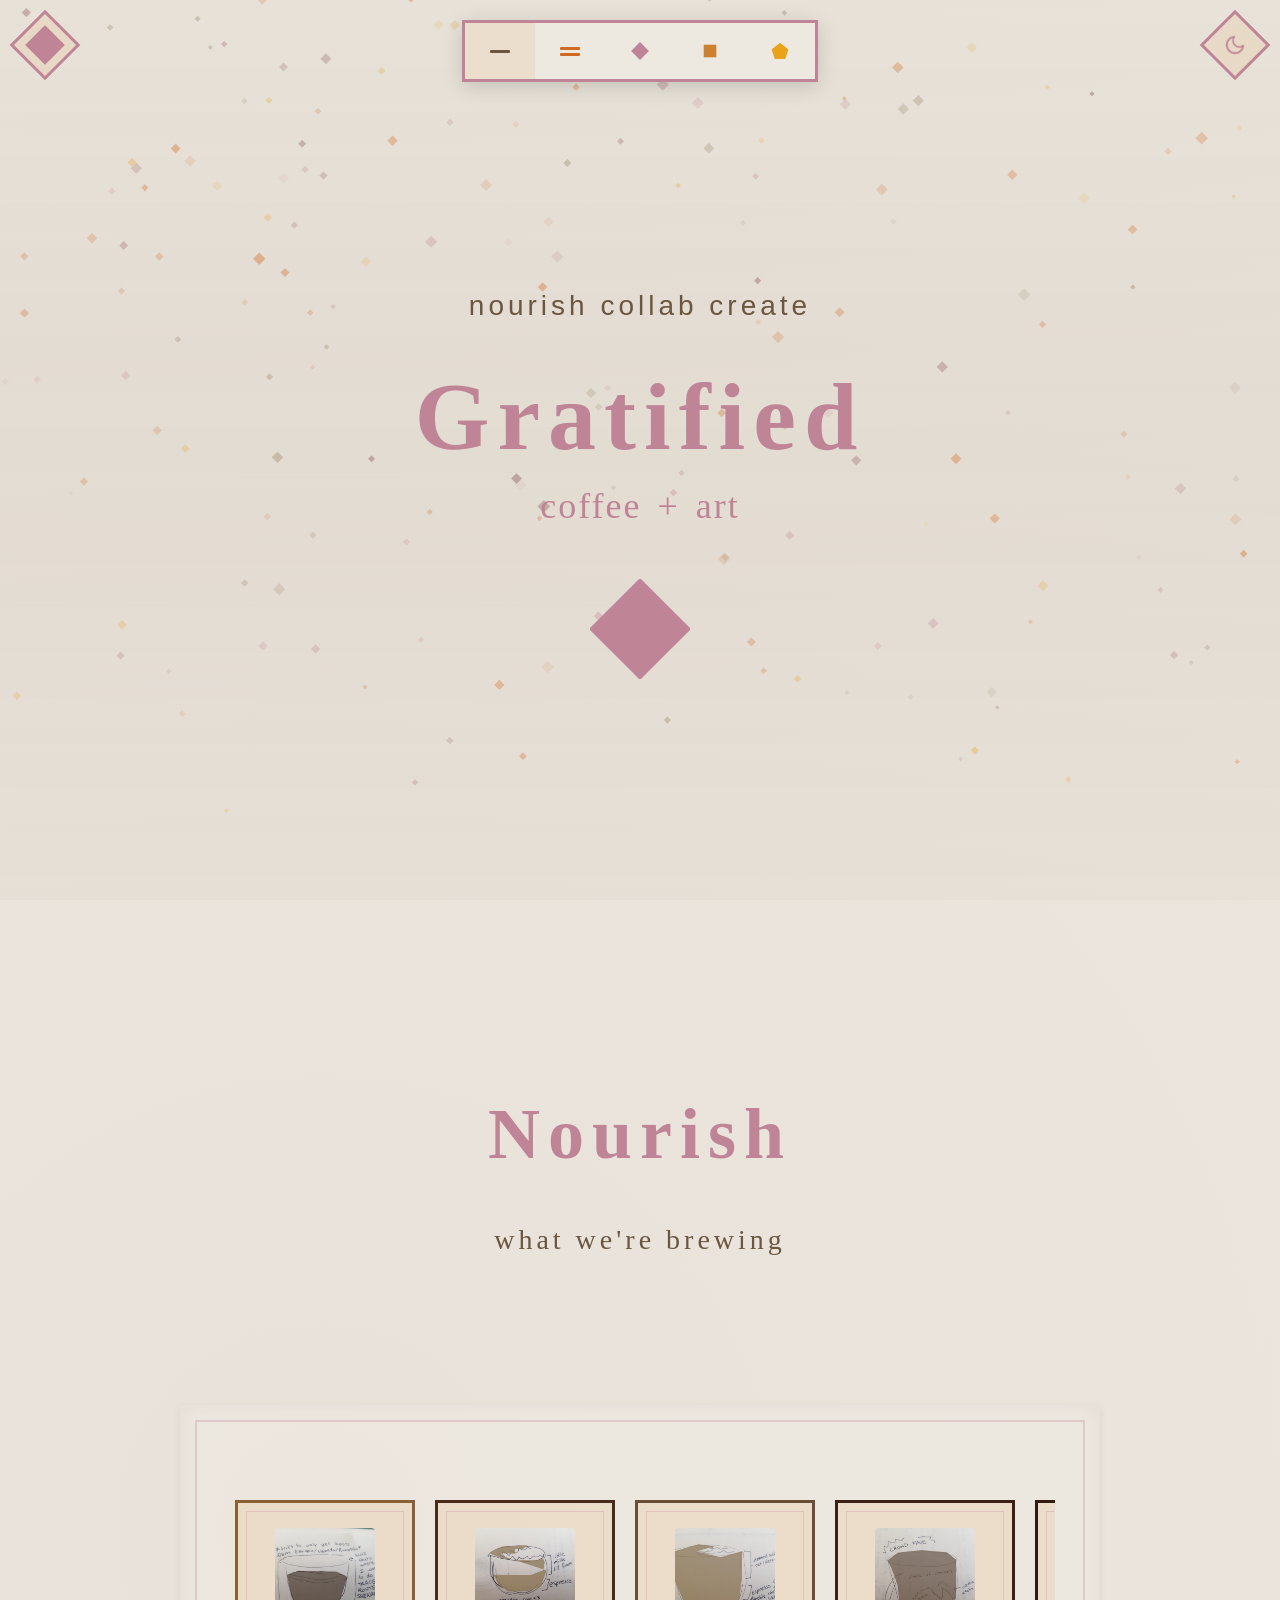
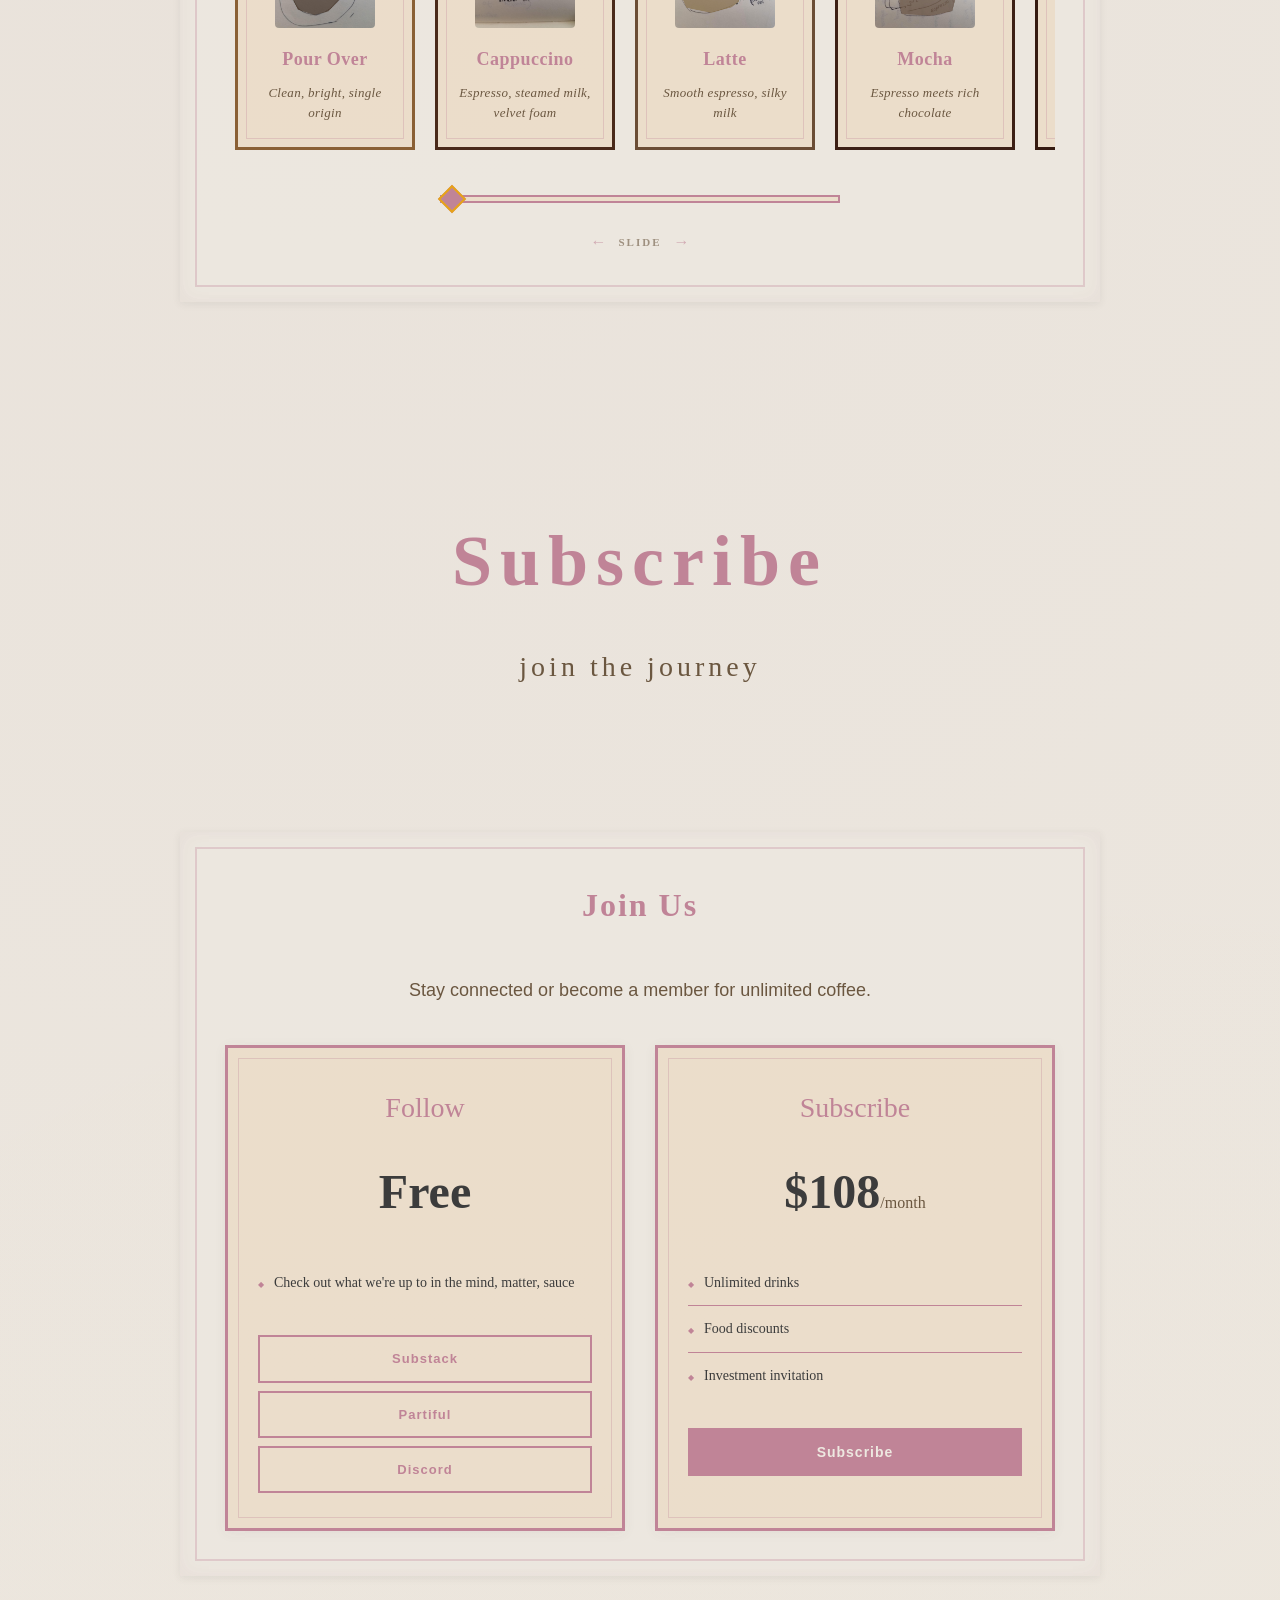
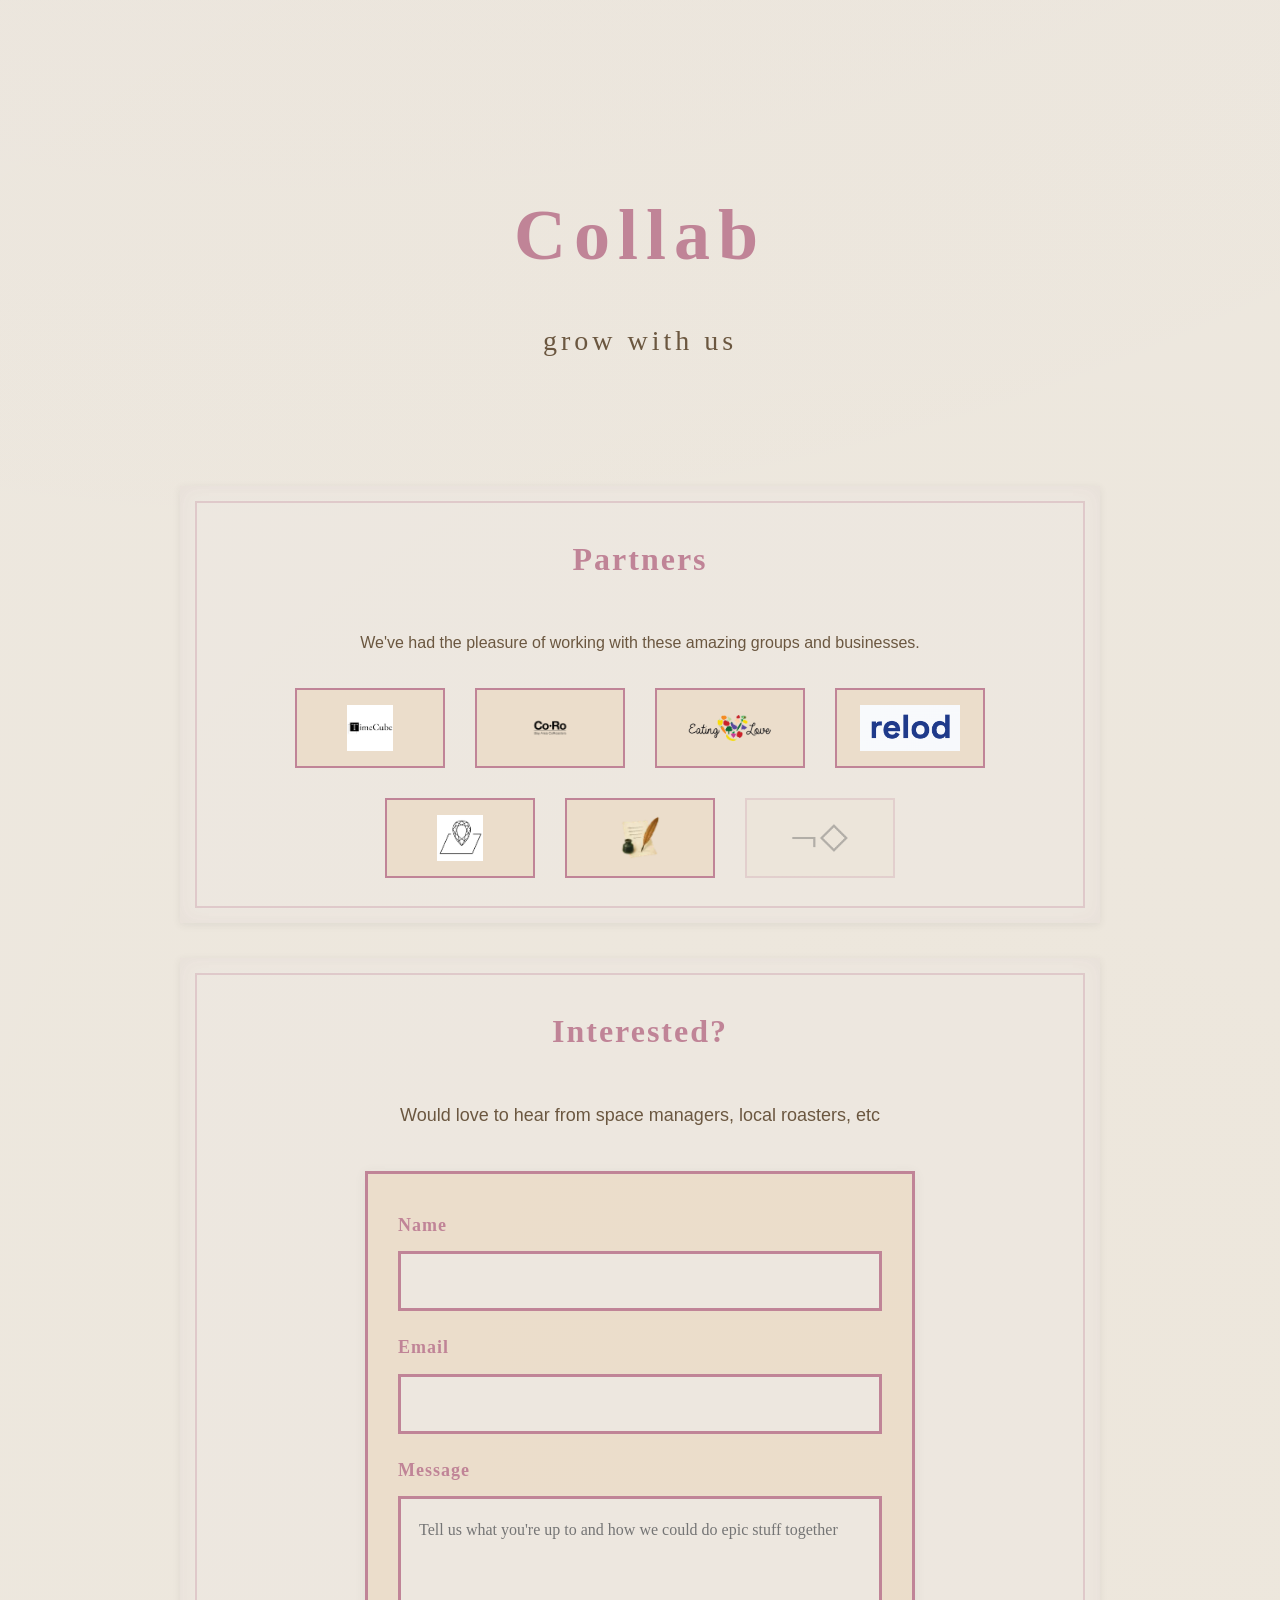
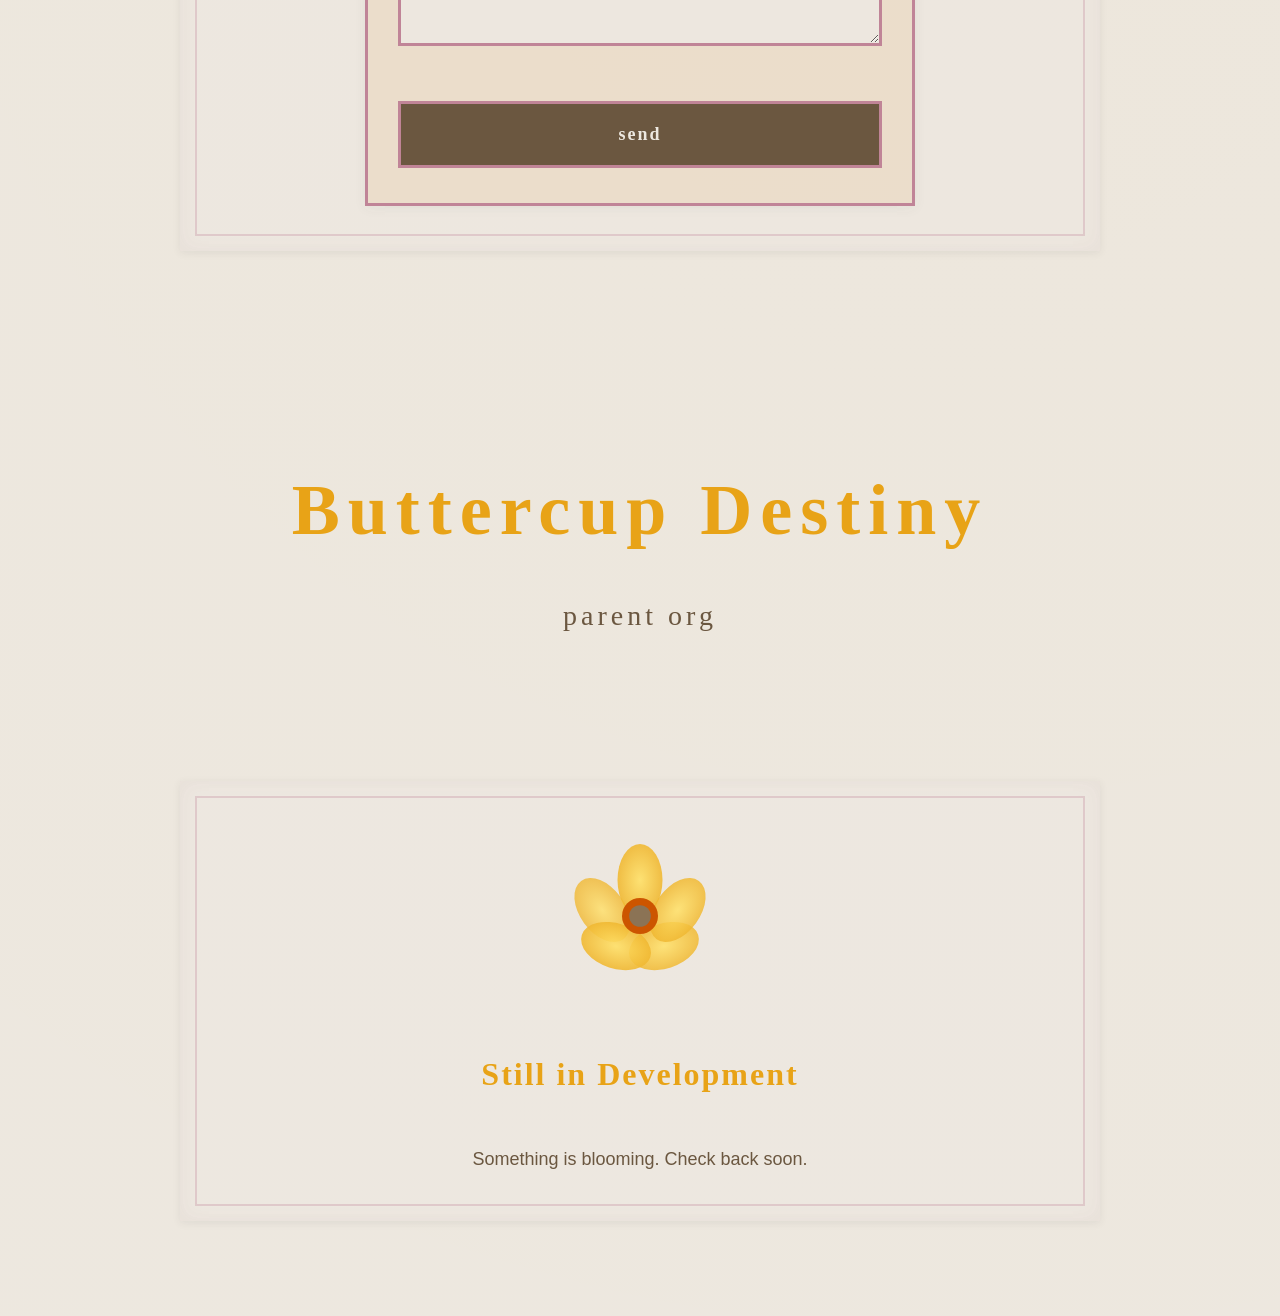
==== index.html @ d5187318 "Update event details from Winter Solstice to Spring Equinox" ====
<!DOCTYPE html>
<html lang="en">
<head>
    <meta charset="UTF-8">
    <meta name="viewport" content="width=device-width, initial-scale=1.0">
    <meta name="description" content="Gratified - A coffee experience bringing warmth, creativity, and community to every corner. Explore our menu, subscribe for perks, or partner with us.">
    <title>Gratified  |  coffee + art</title>
    <link rel="icon" href="data:image/svg+xml,<svg xmlns='http://www.w3.org/2000/svg' viewBox='0 0 32 32'><rect x='8' y='8' width='16' height='16' fill='%23C08497' transform='rotate(45 16 16)'/><rect x='10' y='10' width='12' height='12' fill='%23C08497' transform='rotate(45 16 16)'/></svg>">
    <link href="https://api.fontshare.com/v2/css?f[]=Satoshi@1&display=swap" rel="stylesheet">
    <link rel="stylesheet" href="assets/styles.css">
</head>
<body>
    <!-- Skip Navigation Link for Accessibility -->
    <a href="#main-content" class="skip-link">Skip to main content</a>

    <div class="muddy-flow"></div>
    <canvas id="spice-canvas"></canvas>
    <div class="grain-overlay"></div>
    <div class="ancient-pattern"></div>

    <!-- Temporary Particle Toggle Button - DISABLED (uncomment to re-enable)
    <button class="particle-toggle" id="particleToggle" onclick="cycleParticleMode()">Particles: Steam</button>
    <script>
        function cycleParticleMode() {
            const modes = ['dots', 'diamonds', 'steam', 'dust', 'grounds'];
            const current = window.getParticleMode ? window.getParticleMode() : 'steam';
            const nextIndex = (modes.indexOf(current) + 1) % modes.length;
            if (window.setParticleMode) window.setParticleMode(modes[nextIndex]);
        }
    </script>
    -->

    <!-- Main Navigation -->
    <nav class="main-nav" id="mainNav">
        <a href="#landing" class="nav-link active" data-page="landing">
            <span class="nav-icon icon-dash"></span>
          <!--  <span class="nav-label">Home</span> -->
        </a>
        <a href="#menu" class="nav-link" data-page="menu">
            <span class="nav-icon icon-equal"></span>
           <!-- <span class="nav-label">Menu</span> -->
        </a>
        <a href="#subscribe" class="nav-link" data-page="subscribe">
            <svg class="nav-icon icon-diamond" xmlns="http://www.w3.org/2000/svg" width="24" height="24" viewBox="0 0 24 24" fill="currentColor" aria-hidden="true"><rect x="3" y="3" width="18" height="18"></rect></svg>
            <!--<span class="nav-label">Subscribe</span> -->
        </a>
        <a href="#partnerships" class="nav-link" data-page="partnerships">
            <svg class="nav-icon icon-bronze" xmlns="http://www.w3.org/2000/svg" width="24" height="24" viewBox="0 0 24 24" fill="currentColor" aria-hidden="true"><rect x="3" y="3" width="18" height="18"></rect></svg>
            <!-- <span class="nav-label">Partner</span>  -->
        </a>
        <a href="#buttercup" class="nav-link" data-page="buttercup">
            <svg class="nav-icon icon-yellow" xmlns="http://www.w3.org/2000/svg" width="24" height="24" viewBox="0 0 511.995 511.995" fill="currentColor" aria-hidden="true"><path d="M507.807,200.272L262.474,12.859c-3.819-2.923-9.109-2.923-12.949,0L4.191,200.272c-3.627,2.773-5.077,7.509-3.648,11.84l93.717,281.92c1.451,4.352,5.547,7.296,10.133,7.296h303.253c4.608,0,8.683-2.944,10.091-7.296l93.717-281.92C512.885,207.803,511.413,203.046,507.807,200.272z"/></svg>
           <!-- <span class="nav-label">Buttercup</span> -->
        </a>
    </nav>

    <!-- Theme Toggle Button -->
    <button class="theme-toggle" id="themeToggle" aria-label="Toggle theme">
        <svg class="theme-toggle-icon light" xmlns="http://www.w3.org/2000/svg" width="24" height="24" viewBox="0 0 24 24" fill="none" stroke="currentColor" stroke-width="2" stroke-linecap="round" stroke-linejoin="round"><circle cx="12" cy="12" r="5"></circle><line x1="12" y1="1" x2="12" y2="3"></line><line x1="12" y1="21" x2="12" y2="23"></line><line x1="4.22" y1="4.22" x2="5.64" y2="5.64"></line><line x1="18.36" y1="18.36" x2="19.78" y2="19.78"></line><line x1="1" y1="12" x2="3" y2="12"></line><line x1="21" y1="12" x2="23" y2="12"></line><line x1="4.22" y1="19.78" x2="5.64" y2="18.36"></line><line x1="18.36" y1="5.64" x2="19.78" y2="4.22"></line></svg>
        <svg class="theme-toggle-icon dark" xmlns="http://www.w3.org/2000/svg" width="24" height="24" viewBox="0 0 24 24" fill="none" stroke="currentColor" stroke-width="2" stroke-linecap="round" stroke-linejoin="round"><path d="M21 12.79A9 9 0 1 1 11.21 3 7 7 0 0 0 21 12.79z"></path></svg>
    </button>

    <!-- Solstice Popup Toggle Button -->
<button class="solstice-toggle" id="solsticeToggle" aria-label="View solstice event">
    <svg viewBox="0 0 100 100" class="solstice-toggle-diamond">
        <circle cx="50" cy="50" r="30" fill="none" stroke="var(--rich-saffron)" stroke-width="2" opacity="0.3"/>
        <rect x="15" y="15" width="70" height="70" transform="rotate(45 50 50)" fill="var(--dusty-rose)"/>
    </svg>
</button>

    <!-- Page Container -->
    <main class="pages-container" id="main-content">

        <!-- ========== LANDING PAGE ========== -->
        <div class="page active" id="page-landing" data-page="landing">
            <div class="container landing-container">
                <div class="landing-hero">
                                        <p class="tagline landing-tagline">nourish collab create</p>

                    <h1 class="logo landing-logo">Gratified</h1>
                    <div class="logobot landing-logobot">coffee + art</div>

                    <!-- Diamond Logo -->
                    <div class="landing-diamond">
                        <svg viewBox="0 0 100 100" class="diamond-svg">
                            <rect class="diamond-fill" x="15" y="15" width="70" height="70" transform="rotate(45 50 50)" fill="var(--theme-accent)"/>
                            <rect class="diamond-stroke" x="15" y="15" width="70" height="70" transform="rotate(45 50 50)" fill="none" stroke="var(--theme-accent)" stroke-width="2"/>
                        </svg>
                    </div>
                </div>
            </div>
        </div>

        <!-- ========== MENU PAGE ========== -->
        <div class="page" id="page-menu" data-page="menu">
            <div class="container">
                <div class="header">
                    <h2 class="logo">Nourish</h2>
                    <div class="tagline">what we're brewing</div>
                </div>

                <div class="content">
                    <div class="section" id="menu">
                        <canvas id="liquid-canvas"></canvas>

                        <!-- Expanded drink detail view (hidden by default) -->
                        <div class="drink-detail-view" id="drinkDetailView">
                            <div class="drink-detail-nav-top">
                                <button class="drink-detail-back" id="drinkDetailBack">← back</button>
                                <div class="drink-detail-arrows">
                                    <button class="drink-detail-arrow" id="drinkDetailPrev" aria-label="Previous drink">←</button>
                                    <button class="drink-detail-arrow" id="drinkDetailNext" aria-label="Next drink">→</button>
                                </div>
                            </div>
                            <div class="drink-detail-content">
                                <div class="drink-detail-illustration" id="drinkDetailIllustration"></div>
                                <div class="drink-detail-info">
                                    <h3 class="drink-detail-name" id="drinkDetailName"></h3>
                                    <p class="drink-detail-desc" id="drinkDetailDesc"></p>
                                    <div class="drink-detail-extras" id="drinkDetailExtras"></div>
                                </div>
                            </div>
                        </div>

                        <div class="menu-scroll-wrapper" id="menuScrollWrapper">
                            <!-- Drink cards are dynamically loaded from menu-config.json -->
                            <div class="drinks-scroll"></div>
                            <div class="menu-slider-container">
                                <input type="range" id="menuSlider" min="0" max="100" value="0" class="menu-slider">
                            </div>
                            <div class="scroll-indicator">
                                <span class="scroll-arrow">←</span>
                                <span class="scroll-text">slide</span>
                                <span class="scroll-arrow">→</span>
                            </div>
                        </div>
                    </div>
                </div>
            </div>
        </div>

        <!-- ========== SUBSCRIPTION PAGE ========== -->
        <!-- Subscribe page content loaded from config/subscribe-config.json -->
        <div class="page" id="page-subscribe" data-page="subscribe">
            <div class="container">
                <div class="header">
                    <h2 class="logo"></h2>
                    <div class="tagline"></div>
                </div>

                <div class="content">
                    <div class="section">
                        <h3 class="section-title"></h3>
                        <p class="section-intro"></p>
                        <div class="subscription-grid"></div>
                    </div>
                </div>
            </div>
        </div>

        <!-- ========== PARTNERSHIPS PAGE ========== -->
        <div class="page" id="page-partnerships" data-page="partnerships">
            <div class="container">
                <div class="header">
                    <h2 class="logo">Collab</h2>
                    <div class="tagline">grow with us</div>
                </div>

                <!--

                <div class="content">
                    <div class="section">
                        <h3 class="section-title">Work With Us</h3>
                        <p class="section-intro">We're always looking for venues, brands, and creatives who share our vision of community through coffee and art.</p>

                        <div class="partnership-layout">
                            <div class="partnership-form-container">
                                <form id="partnershipForm" class="partnership-form">
                                    <div class="form-group">
                                        <label class="form-label">Who are you?</label>
                                        <input type="hidden" id="partner-category" name="category" value="">
                                        <div class="category-buttons" id="categoryButtons" role="group" aria-label="Select your role">
                                            <button type="button" class="category-btn" data-category="investor" aria-pressed="false">Investor</button>
                                            <button type="button" class="category-btn" data-category="business" aria-pressed="false">Business</button>
                                            <button type="button" class="category-btn" data-category="barista" aria-pressed="false">Barista</button>
                                        </div>
                                    </div>

                                    <div class="form-group">
                                        <label class="form-label" for="partner-name">Your Name</label>
                                        <input type="text" class="form-input" id="partner-name" name="name" required>
                                    </div>

                                    <div class="form-group">
                                        <label class="form-label" for="partner-email">Email</label>
                                        <input type="email" class="form-input" id="partner-email" name="email" required>
                                    </div>

                                    <div class="category-fields" data-category="investor">
                                        <div class="form-group">
                                            <label class="form-label" for="partner-phone">Phone</label>
                                            <input type="tel" class="form-input" id="partner-phone" name="phone">
                                        </div>
                                        <div class="form-group">
                                            <label class="form-label" for="partner-linkedin">LinkedIn or Website</label>
                                            <input type="url" class="form-input" id="partner-linkedin" name="linkedin" placeholder="Optional">
                                        </div>
                                    </div>

                                    <div class="category-fields" data-category="business">
                                        <div class="form-group">
                                            <label class="form-label" for="partner-business">Business Name</label>
                                            <input type="text" class="form-input" id="partner-business" name="business">
                                        </div>
                                        <div class="form-group">
                                            <label class="form-label" for="partner-website">Website</label>
                                            <input type="url" class="form-input" id="partner-website" name="website" placeholder="Optional">
                                        </div>
                                    </div>

                                    <div class="category-fields" data-category="barista">
                                        <div class="form-group">
                                            <label class="form-label" for="partner-experience">Experience</label>
                                            <input type="text" class="form-input" id="partner-experience" name="experience" placeholder="Years, previous roles...">
                                        </div>
                                        <div class="form-group">
                                            <label class="form-label" for="partner-availability">Availability</label>
                                            <input type="text" class="form-input" id="partner-availability" name="availability" placeholder="Weekends, mornings, flexible...">
                                        </div>
                                    </div>

                                    <div class="form-group">
                                        <label class="form-label" for="partner-details">Tell us more</label>
                                        <textarea class="form-textarea" id="partner-details" name="details" placeholder="What you're looking for, ideas, questions..."></textarea>
                                    </div>

                                    <button type="submit" class="submit-btn" id="partnershipSubmit" disabled>Select a category above</button>
                                </form>

                                <button class="info-card-toggle" id="infoCardToggle" aria-label="Toggle info panel" title="More info"></button>
                            </div>
                        </div>
                    </div>

                    <div class="bottom-sheet-backdrop" id="bottomSheetBackdrop"></div>

                    <div class="partnership-info-container">
                        <div class="partnership-info-card" id="partnershipInfoCard">
                        </div>
                    </div>
-->
                    <div class="section">
                        <h3 class="section-title">Partners</h3>
                        <p class="partners-note">We've had the pleasure of working with these amazing groups and businesses.</p>

                        <!-- Partner logos are dynamically loaded from partners/partners.json -->
                        <div class="partners-logos" id="partnersLogos">
                            <div class="partner-logo-placeholder">Your logo here</div>
                        </div>
                        
                    </div>

<div class="section">
    <h3 class="section-title">Interested?</h3>
    <p class="section-intro">Would love to hear from space managers, local roasters, etc</p>

    <div class="partnership-layout">
        <div class="partnership-form-container">
            <form id="contactForm" class="partnership-form" action="https://formspree.io/f/manrvldp" method="POST">
                
                <div class="form-group">
                    <label class="form-label" for="contact-name">Name</label>
                    <input type="text" class="form-input" id="contact-name" name="name" required>
                </div>

                <div class="form-group">
                    <label class="form-label" for="contact-email">Email</label>
                    <input type="email" class="form-input" id="contact-email" name="email" required>
                </div>

                <div class="form-group">
                    <label class="form-label" for="contact-message">Message</label>
                    <textarea class="form-textarea" id="contact-message" name="message" placeholder="Tell us what you're up to and how we could do epic stuff together" required></textarea>
                </div>

                <button type="submit" class="submit-btn">Send</button>
            </form>
            <div id="contactSuccess" style="display: none; padding: 20px; text-align: center; color: var(--theme-accent);">
                ✓ Message sent! We'll get back to you soon.
            </div>
        </div>
    </div>
</div>

                
                </div>
            </div>
        </div>

        <!-- ========== BUTTERCUP DESTINY PAGE ========== -->
        <div class="page" id="page-buttercup" data-page="buttercup">
            <div class="container">
                <div class="header">
                    <h2 class="logo buttercup-logo">Buttercup Destiny</h2>
                    <div class="tagline">parent org</div>
                </div>

                <div class="content">
                    <div class="section buttercup-hero">
                        <div class="buttercup-visual">
                            <svg viewBox="0 0 200 200" class="buttercup-flower">
                                <defs>
                                    <radialGradient id="petalGrad" cx="50%" cy="50%" r="50%">
                                        <stop offset="0%" style="stop-color:#FFE066"/>
                                        <stop offset="100%" style="stop-color:#F0B832"/>
                                    </radialGradient>
                                </defs>
                                <!-- Petals -->
                                <ellipse cx="100" cy="60" rx="25" ry="40" fill="url(#petalGrad)" opacity="0.9"/>
                                <ellipse cx="140" cy="85" rx="25" ry="40" fill="url(#petalGrad)" opacity="0.85" transform="rotate(72 100 100)"/>
                                <ellipse cx="130" cy="130" rx="25" ry="40" fill="url(#petalGrad)" opacity="0.8" transform="rotate(144 100 100)"/>
                                <ellipse cx="70" cy="130" rx="25" ry="40" fill="url(#petalGrad)" opacity="0.85" transform="rotate(216 100 100)"/>
                                <ellipse cx="60" cy="85" rx="25" ry="40" fill="url(#petalGrad)" opacity="0.9" transform="rotate(288 100 100)"/>
                                <!-- Center -->
                                <circle cx="100" cy="100" r="20" fill="#CC5500"/>
                                <circle cx="100" cy="100" r="12" fill="#8B7355"/>
                            </svg>
                        </div>
                        <h3 class="section-title buttercup-title">Still in Development</h3>
                        <p class="buttercup-description">
                            Something is blooming. Check back soon.
                        </p>
                    </div>
                </div>
            </div>
        </div>

    </main>

    <!-- Unlimited Membership Modal -->
    <div class="modal-overlay" id="unlimitedModal">
        <div class="booking-modal">
            <button class="modal-close" onclick="closeModal('unlimitedModal')">&times;</button>
            <h2 class="modal-title">Find us IRL</h2>
<!--
            <form id="unlimitedForm">
                

            
                <div class="form-group">
                    <label class="form-label" for="unlimited-name">Your Name</label>
                    <input type="text" class="form-input" id="unlimited-name" name="name" required>
                </div>

                <div class="form-group">
                    <label class="form-label" for="unlimited-email">Email</label>
                    <input type="email" class="form-input" id="unlimited-email" name="email" required>
                </div>

                <div class="form-group">
                    <label class="form-label" for="unlimited-phone">Phone (for membership card)</label>
                    <input type="tel" class="form-input" id="unlimited-phone" name="phone" placeholder="Optional">
                </div>

                <div class="estimate-display" style="display: block;">
                    <div class="estimate-amount">$108/month</div>
                    <div class="estimate-note">Unlimited drinks • Pastry discounts • Cancel anytime</div>
                </div>

                <div class="form-group">
                    <label class="form-label" for="unlimited-source">How did you hear about us?</label>
                    <select class="form-select" id="unlimited-source" name="source">
                        <option value="">Select one</option>
                        <option value="Instagram">Instagram</option>
                        <option value="Twitter">Twitter</option>
                        <option value="Friend">Friend</option>
                        <option value="Visit">Visited a location</option>
                        <option value="Other">Other</option>
                    </select>
                </div>

                <button type="submit" class="submit-btn">Start Membership</button>

           
            </form>
             -->
        </div>
    </div>






    <!-- Solstice Event Popup -->
<div class="welcome-overlay" id="welcomeOverlay">
    <div class="welcome-modal solstice-modal">
        <button class="welcome-close" onclick="closeWelcome()">&times;</button>
        
        <div class="welcome-diamond solstice-diamond">
            <svg viewBox="0 0 100 100" class="diamond-svg">
                <circle cx="50" cy="50" r="30" fill="none" stroke="var(--rich-saffron)" stroke-width="2" opacity="0.3"/>
                <rect class="diamond-fill" x="15" y="15" width="70" height="70" transform="rotate(45 50 50)" fill="var(--dusty-rose)"/>
                <rect class="diamond-stroke" x="15" y="15" width="70" height="70" transform="rotate(45 50 50)" fill="none" stroke="var(--rich-saffron)" stroke-width="2"/>
            </svg>
        </div>
        
        <h2 class="welcome-title solstice-title">Spring Equinox</h2>
        <p class="welcome-subtitle">24 hours · art · ppl</p>
        
        <div class="solstice-details">
            <p class="solstice-date">Mar 21-22 · 7pm to 7pm</p>
            <p class="solstice-location">SF Mission near 16th St BART</p>
        </div>
        
        <p class="welcome-text">
            Storytelling, bedroll stayover, tea ceremony as the sun rises, release art, weave symbols.
        </p>
        
        <div class="solstice-activities">
            <span>feast</span>
            <span>sleep</span>
            <span>tea</span>
            <span>art</span>
            <span>dance</span>
        </div>
        
        <div class="welcome-btn-group">
            <a href="https://partiful.com/e/STZlZE38xzkT12WzeEGb" target="_blank" class="welcome-btn primary">RSVP ($64)</a>
            <button class="welcome-btn secondary" onclick="closeWelcome()">back to Site</button>
        </div>
    </div>
</div>

    

    <!-- Project Details Modal -->
    <div class="modal-overlay" id="projectModal">
        <div class="booking-modal" style="max-width: 550px;">
            <button class="modal-close" onclick="closeProjectModal()">&times;</button>
            <h2 class="modal-title" id="projectTitle"></h2>
            <div id="projectContent" style="position: relative; z-index: 2;"></div>
        </div>
    </div>

    <!-- Accessible Form Notification (aria-live region) -->
    <div id="formNotification" class="form-notification" role="status" aria-live="polite" aria-atomic="true"></div>

    <!-- Mobile Bottom Navbar -->
    <nav class="mobile-navbar" aria-label="Mobile navigation">
        <a href="#landing" class="mobile-nav-item" data-page="landing" aria-label="Home">
            <span class="mobile-nav-icon icon-dash"></span>
        </a>
        <a href="#menu" class="mobile-nav-item" data-page="menu" aria-label="Menu">
            <span class="mobile-nav-icon icon-equal"></span>
        </a>
        <a href="#subscribe" class="mobile-nav-item" data-page="subscribe" aria-label="Subscribe">
            <svg class="mobile-nav-icon icon-diamond" xmlns="http://www.w3.org/2000/svg" width="24" height="24" viewBox="0 0 24 24" fill="currentColor" aria-hidden="true"><rect x="3" y="3" width="18" height="18"></rect></svg>
        </a>
        <a href="#partnerships" class="mobile-nav-item" data-page="partnerships" aria-label="Partner">
            <svg class="mobile-nav-icon icon-bronze" xmlns="http://www.w3.org/2000/svg" width="24" height="24" viewBox="0 0 24 24" fill="currentColor" aria-hidden="true"><rect x="3" y="3" width="18" height="18"></rect></svg>
        </a>
        <a href="#buttercup" class="mobile-nav-item" data-page="buttercup" aria-label="Buttercup">
            <svg class="mobile-nav-icon icon-yellow" xmlns="http://www.w3.org/2000/svg" width="24" height="24" viewBox="0 0 511.995 511.995" fill="currentColor" aria-hidden="true"><path d="M507.807,200.272L262.474,12.859c-3.819-2.923-9.109-2.923-12.949,0L4.191,200.272c-3.627,2.773-5.077,7.509-3.648,11.84l93.717,281.92c1.451,4.352,5.547,7.296,10.133,7.296h303.253c4.608,0,8.683-2.944,10.091-7.296l93.717-281.92C512.885,207.803,511.413,203.046,507.807,200.272z"/></svg>
        </a>
    </nav>

    <!-- Modular JavaScript -->
    <script src="assets/js/theme.js"></script>
    <script src="assets/js/page-theme.js"></script>
    <!-- Image Lightbox -->
    <div class="image-lightbox" id="imageLightbox">
        <button class="lightbox-close" aria-label="Close">&times;</button>
        <img class="lightbox-image" id="lightboxImage" src="" alt="">
    </div>


    

    <script src="assets/js/particles.js"></script>
    <script src="assets/js/liquid-shader.js"></script>
    <script src="assets/js/menu-loader.js"></script>
    <script src="assets/js/subscribe-loader.js"></script>
   <!-- <script src="assets/js/partnership-loader.js"></script> -->
    <script src="assets/js/drink-detail.js"></script>
    <script src="assets/js/modals.js"></script>
    <script src="assets/js/partners-loader.js"></script>
    <script src="assets/js/navigation.js"></script>
    <script src="assets/js/particle-controller.js"></script>

    <script>
document.getElementById('contactForm').addEventListener('submit', async function(e) {
    e.preventDefault();
    const form = e.target;
    const data = new FormData(form);
    
    try {
        await fetch(form.action, {
            method: 'POST',
            body: data,
            headers: { 'Accept': 'application/json' }
        });
        
        form.style.display = 'none';
        document.getElementById('contactSuccess').style.display = 'block';
        form.reset();
    } catch (error) {
        alert('Oops! Something went wrong. Please try again.');
    }
});
</script>

    <script>
// Show solstice popup on first visit
window.addEventListener('DOMContentLoaded', function() {
    const hasVisited = localStorage.getItem('gratifiedSolsticeViewed');
    const eventDate = new Date('2025-12-21T19:00:00');
    const now = new Date();
    
    // Show popup if not viewed and event hasn't passed
    if (!hasVisited && now < eventDate) {
        document.getElementById('welcomeOverlay').classList.add('active');
        document.body.style.overflow = 'hidden';
    }
});

function closeWelcome() {
    const overlay = document.getElementById('welcomeOverlay');
    overlay.classList.remove('active');
    document.body.style.overflow = '';
    localStorage.setItem('gratifiedSolsticeViewed', 'true');
}

// Reopen popup when clicking the diamond button
document.getElementById('solsticeToggle').addEventListener('click', function() {
    document.getElementById('welcomeOverlay').classList.add('active');
    document.body.style.overflow = 'hidden';
});

// Close on escape key
document.addEventListener('keydown', function(e) {
    if (e.key === 'Escape') {
        const overlay = document.getElementById('welcomeOverlay');
        if (overlay.classList.contains('active')) {
            closeWelcome();
        }
    }
});

// Close on backdrop click
document.getElementById('welcomeOverlay').addEventListener('click', function(e) {
    if (e.target === this) {
        closeWelcome();
    }
});
</script>
</body>
</body>
</html>
---- assets/styles.css ----
@import url('https://fonts.googleapis.com/css2?family=Amiri:ital,wght@0,400;0,700;1,400&family=Lateef:wght@200;300;400;500;600;700;800&display=swap');

@font-face {
    font-family: 'BluuNext';
    src: url('../fonts/BluuNext-Bold.otf') format('opentype');
    font-weight: bold;
    font-display: swap;
}

@font-face {
    font-family: 'Switzer';
    src: url('../fonts/Switzer-Light.otf') format('opentype');
    font-weight: 300;
    font-display: swap;
}

@font-face {
    font-family: 'Switzer Italic';
    src: url('../fonts/Switzer-LightItalic.otf') format('opentype');
    font-style: italic;
    font-weight: 300;
    font-display: swap;
}

h1, h2, h3, .section-title, .logo, .logobot {
    font-family: 'BluuNext', serif;
}

body, p, .blog-excerpt, .project-subtitle, .team-title {
    font-family: 'Satoshi', sans-serif;
}

:root {
    /* Light theme (default) */
    --deep-burgundy: #722F37;
    --rich-saffron: #E8A317;
    --warm-amber: #D2691E;
    --dusty-rose: #C08497;
    --deep-teal: #2D5B69;
    --golden-sand: #E6C89C;
    --burnt-orange: #CC5500;
    --olive-bronze: #6B5740;            /* Darkened for WCAG AA contrast (5.2:1) */
    --cream-parchment: #EDE8E0;         /* Warmer, less bright cream */
    --charcoal-ink: #3C3C3C;

    /* Theme-specific backgrounds */
    --section-bg: rgba(237, 232, 224, 0.8);
    --card-bg: rgba(230, 200, 156, 0.3);
    --card-bg-hover: rgba(192, 132, 151, 0.3);
    --team-bg: rgba(192, 132, 151, 0.15);
    --input-bg: rgba(237, 232, 224, 0.9);
    --modal-bg: #EDE8E0;
    --modal-overlay-bg: rgba(60, 60, 60, 0.8);
    --ticker-bg: #3C3C3C;
    --dot-bg: rgba(237, 232, 224, 0.6);

    /* Mobile nav icon colors (default) */
    --drink-nav-color-1: #6B5740;
    --drink-nav-color-2: #D2691E;
    --drink-nav-color-3: #C08497;
    --drink-nav-color-4: #CD7F32;
    --drink-nav-color-5: #E8A317;

    /* Theme accent (changes with drink selection) */
    --theme-accent: var(--dusty-rose);

    /* Button text - light text for filled buttons */
    --btn-text: #EDE8E0;
}

[data-theme="dark"] {
    /* Dark theme - lightened accent colors for better contrast */
    --deep-burgundy: #A85A64;           /* Lightened for dark bg visibility */
    --rich-saffron: #F0B832;            /* Slightly brighter gold */
    --warm-amber: #E8884A;              /* Lightened amber */
    --dusty-rose: #D9A5B3;              /* Lightened rose for contrast */
    --deep-teal: #7FBDCC;               /* Brighter teal */
    --golden-sand: #F0D9B5;             /* Lighter sand */
    --burnt-orange: #E87830;            /* Brighter orange */
    --olive-bronze: #C9B090;            /* Much lighter for readability */
    --cream-parchment: #2A2622;
    --charcoal-ink: #F7F3E9;

    /* Button text - stays light in dark mode for filled buttons */
    --btn-text: #F7F3E9;

    /* Theme-specific backgrounds */
    --section-bg: rgba(50, 46, 42, 0.8);
    --card-bg: rgba(70, 65, 60, 0.5);   /* Slightly lighter cards */
    --card-bg-hover: rgba(217, 165, 179, 0.25);
    --team-bg: rgba(217, 165, 179, 0.15);
    --input-bg: rgba(50, 46, 42, 0.9);
    --modal-bg: #3A3632;
    --modal-overlay-bg: rgba(20, 18, 16, 0.9);
    --ticker-bg: #2A2622;
    --dot-bg: rgba(50, 46, 42, 0.6);
}

* {
    margin: 0;
    padding: 0;
    box-sizing: border-box;
}

/* Skip Link for Accessibility */
.skip-link {
    position: absolute;
    top: -100px;
    left: 50%;
    transform: translateX(-50%);
    background-color: var(--dusty-rose);
    color: var(--cream-parchment);
    padding: 12px 24px;
    font-family: 'Satoshi', sans-serif;
    font-size: 14px;
    font-weight: 600;
    text-decoration: none;
    z-index: 10000;
    border: 2px solid var(--rich-saffron);
    transition: top 0.3s ease;
}

.skip-link:focus {
    top: 10px;
    outline: none;
}

/* Focus indicators for keyboard navigation */
.nav-link:focus,
.mobile-nav-item:focus,
.cta-btn:focus,
.drink-card:focus,
.partner-btn:focus,
.sub-btn:focus,
.project-card:focus,
.team-member:focus,
.theme-toggle:focus,
.modal-close:focus,
.drink-detail-back:focus {
    outline: 2px solid var(--theme-accent);
    outline-offset: 2px;
}

/* Focus-visible for mouse users (hide outline on click) */
.nav-link:focus:not(:focus-visible),
.mobile-nav-item:focus:not(:focus-visible),
.cta-btn:focus:not(:focus-visible),
.drink-card:focus:not(:focus-visible),
.partner-btn:focus:not(:focus-visible),
.sub-btn:focus:not(:focus-visible),
.project-card:focus:not(:focus-visible),
.team-member:focus:not(:focus-visible),
.theme-toggle:focus:not(:focus-visible),
.modal-close:focus:not(:focus-visible),
.drink-detail-back:focus:not(:focus-visible) {
    outline: none;
}

/* Smooth theme transitions */
body,
.section,
.section-title,
.project-card,
.team-member,
.drink-card,
.booking-modal,
.modal-overlay,
.form-input,
.form-select,
.form-textarea,
.ticker-digit,
.theme-toggle,
.logo,
.logobot,
footer {
    transition: background-color 0.4s ease, color 0.4s ease, border-color 0.4s ease, box-shadow 0.4s ease;
}

.header {
    text-align: center;
    margin-bottom: clamp(40px, 8vw, 80px);
    padding: clamp(20px, 4vw, 40px) 0;
    position: relative;
}

body {
    background-color: var(--cream-parchment);
    background-image:
        radial-gradient(circle at 25% 25%, rgba(114, 47, 55, 0.03) 0%, transparent 50%),
        radial-gradient(circle at 75% 75%, rgba(232, 163, 23, 0.02) 0%, transparent 50%);
    color: var(--charcoal-ink);
    line-height: 1.8;
    font-family: 'Satoshi', serif;
    font-weight: 400;
    min-height: 100vh;
}

.ancient-pattern {
    position: fixed;
    top: 0;
    left: 0;
    width: 100%;
    height: 100%;
    opacity: 0.015;
    /* Using radial gradients instead of sharp lines for Safari compatibility */
    background-image:
        radial-gradient(circle at 25% 25%, var(--dusty-rose) 0%, transparent 2%),
        radial-gradient(circle at 75% 75%, var(--rich-saffron) 0%, transparent 2%);
    background-size: 24px 24px;
    pointer-events: none;
    z-index: -1;
}

/* Spice dust canvas */
#spice-canvas {
    position: fixed;
    top: 0;
    left: 0;
    width: 100%;
    height: 100%;
    pointer-events: none;
    z-index: -3;
}

/* Film grain overlay - using CSS noise pattern for cross-browser support */
.grain-overlay {
    position: fixed;
    top: 0;
    left: 0;
    width: 100%;
    height: 100%;
    pointer-events: none;
    z-index: -1;
    opacity: 0.08;
    /* Tiny noise pattern as base64 PNG - works consistently across all browsers */
    background-image: url("[data-uri]");
    background-repeat: repeat;
    background-size: 64px 64px;
    animation: grainShift 0.5s steps(4) infinite;
}

@keyframes grainShift {
    0%, 100% { transform: translate(0, 0); }
    25% { transform: translate(-2px, 2px); }
    50% { transform: translate(2px, -2px); }
    75% { transform: translate(-2px, -2px); }
}

/* Muddy water undertone */
.muddy-flow {
    position: fixed;
    top: 0;
    left: 0;
    width: 100%;
    height: 100%;
    pointer-events: none;
    z-index: -3;
    background:
        linear-gradient(180deg,
            rgba(139, 115, 85, 0.04) 0%,
            rgba(139, 115, 85, 0.08) 50%,
            rgba(139, 115, 85, 0.04) 100%);
    animation: muddyFlow 25s ease-in-out infinite;
}

@keyframes muddyFlow {
    0%, 100% {
        opacity: 0.7;
    }
    50% {
        opacity: 1;
    }
}

.container {
    max-width: 1000px;
    margin: 0 auto;
    padding: clamp(30px, 5vw, 60px) clamp(20px, 4vw, 40px);
    min-height: 100vh;
    display: flex;
    flex-direction: column;
}

.logo {
    font-size: clamp(42px, 8vw, 72px);
    font-weight: 700;
    letter-spacing: clamp(3px, 0.8vw, 8px);
    color: var(--theme-accent);
    margin-bottom: clamp(8px, 1.5vw, 15px);
}

.logobot {
        color: var(--theme-accent);
    letter-spacing: 2px; /* Adds 2 pixels between characters */
    word-spacing: 5px;   /* Adds 5 pixels between words */
}

.tagline {
    font-size: clamp(16px, 3vw, 28px);
    color: var(--olive-bronze);
    font-weight: 400;
    letter-spacing: clamp(2px, 0.4vw, 4px);
}

.content {
    flex: 1;
    margin-top: 20px;
}

.navigation {
    position: fixed;
    top: 50%;
    width: 100%;
    display: flex;
    justify-content: space-between;
    padding: 0 30px;
    pointer-events: none;
    z-index: 100;
    left: 0;
    transform: translateY(-50%);
}

.site-indicator {
    display: flex;
    justify-content: center;
    gap: 25px;
    margin-top: 60px;
}

.dot {
    width: 16px;
    height: 16px;
    background-color: var(--olive-bronze);
    opacity: 0.5;
    cursor: pointer;
    transition: all 0.4s ease;
    transform: rotate(45deg);
    border: 2px solid var(--theme-accent);
}

.dot.active {
    background-color: var(--rich-saffron);
    opacity: 1;
    border-color: var(--theme-accent);
    transform: rotate(45deg) scale(1.3);
}

.section {
    --drink-accent: var(--theme-accent);
    background-color: var(--section-bg);
    padding: clamp(20px, 4vw, 45px);
    margin-bottom: clamp(20px, 4vw, 35px);
    position: relative;
    box-shadow:
        inset 0 0 20px rgba(114, 47, 55, 0.05),
        0 2px 8px rgba(60, 60, 60, 0.08);
}

/* Liquid shader canvas for menu */
#liquid-canvas {
    position: absolute;
    top: 0;
    left: 0;
    width: 100%;
    height: 100%;
    pointer-events: none;
    z-index: 0;
}

#menu {
    overflow: hidden;
}

#menu .section-title,
#menu .menu-scroll-wrapper {
    position: relative;
    z-index: 1;
}

#menu .drink-card.selected {
    background-color: var(--card-bg-hover);
    box-shadow: 0 0 0 3px var(--drink-color, var(--dusty-rose)), 0 8px 16px rgba(114, 47, 55, 0.2);
}

.section::before {
    content: '';
    position: absolute;
    top: 15px;
    right: 15px;
    bottom: 15px;
    left: 15px;
    border: 2px solid var(--drink-accent);
    opacity: 0.3;
    pointer-events: none;
    transition: border-color 0.4s ease;
}

.section-title {
    font-size: clamp(22px, 4vw, 32px);
    margin-bottom: clamp(15px, 3vw, 25px);
    color: var(--theme-accent);
    font-weight: 700;
    letter-spacing: clamp(1px, 0.2vw, 2px);
    text-align: center;
    position: relative;
    padding-bottom: 15px;
}

/* ===== ART PROJECTS SECTION ===== */
.projects-grid {
    display: grid;
    grid-template-columns: repeat(auto-fit, minmax(220px, 1fr));
    gap: 30px;
    margin-top: 30px;
}

.project-card {
    background-color: var(--card-bg);
    border: 3px solid var(--deep-teal);
    transition: all 0.4s ease;
    overflow: hidden;
    text-decoration: none;
    display: block;
}

.project-image {
    width: 100%;
    height: 240px;
    display: flex;
    align-items: flex-start;
    justify-content: center;
    overflow: hidden;
    position: relative;
}

.project-image img {
    width: 100%;
    height: 100%;
    object-fit: cover;
    object-position: top center;
}

.project-icon {
    font-size: 80px;
    margin-top: 40px;
}

.project-content {
    padding: 25px;
    text-align: center;
}

.project-title {
    font-weight: 700;
    font-size: 22px;
    color: var(--theme-accent);
    margin-bottom: 10px;
    letter-spacing: 1px;
    font-family: 'BluuNext', serif;
}

.project-subtitle {
    color: var(--deep-teal);
    font-size: 14px;
    line-height: 1.5;
}

.project-coming-soon {
    font-style: italic;
    display: flex;
    align-items: center;
    justify-content: center;
    font-size: 16px;
}

.team-grid {
    display: grid;
    grid-template-columns: repeat(auto-fit, minmax(220px, 1fr));
    gap: 35px;
    margin-top: 30px;
}

.team-member {
    text-align: center;
    background-color: var(--team-bg);
    padding: 30px;
    border: 2px solid var(--theme-accent);
    transition: all 0.4s ease;
}

.team-photo {
    width: 120px;
    height: 120px;
    background: linear-gradient(135deg, var(--dusty-rose), var(--warm-amber));
    margin: 0 auto 20px;
    border: 6px solid var(--deep-teal);
    overflow: hidden;
}

.team-photo img {
    width: 100%;
    height: 100%;
    object-fit: cover;
}

.team-name {
    font-weight: 700;
    font-size: 22px;
    margin-bottom: 8px;
    color: var(--theme-accent);
    letter-spacing: 1px;
}

.team-title {
    color: var(--deep-teal);
    font-size: 18px;
}

.coming-soon {
    background-color: var(--burnt-orange);
    color: var(--cream-parchment);
    padding: 6px 12px;
    font-size: 12px;
    margin-left: 12px;
    font-weight: 400;
    text-transform: uppercase;
    letter-spacing: 2px;
    border: 2px solid var(--rich-saffron);
}

footer {
    text-align: center;
    padding: 40px 20px;
    color: var(--olive-bronze);
    margin-top: 60px;
    font-size: 16px;
    letter-spacing: 2px;
    border-top: 3px solid var(--theme-accent);
    background-color: rgba(232, 163, 23, 0.05);
}

footer a {
    color: var(--warm-amber);
    text-decoration: none;
    transition: color 0.3s ease;
    font-weight: 400;
    margin: 0 20px;
}

footer a:hover {
    color: var(--theme-accent);
}

/* ===== BOOKING MODAL STYLES - ANCIENT MOROCCO AESTHETIC ===== */

.modal-overlay {
    position: fixed;
    top: 0;
    left: 0;
    width: 100%;
    height: 100%;
    background-color: var(--modal-overlay-bg);
    z-index: 1000;
    display: none;
    justify-content: center;
    align-items: center;
    backdrop-filter: blur(3px);
}

.modal-overlay.active {
    display: flex;
}

/* ===== FORM NOTIFICATION (ARIA-LIVE TOAST) ===== */
.form-notification {
    position: fixed;
    bottom: 100px;
    left: 50%;
    transform: translateX(-50%) translateY(20px);
    background-color: var(--charcoal-ink);
    color: var(--cream-parchment);
    padding: 16px 28px;
    z-index: 2000;
    max-width: 90%;
    text-align: center;
    font-family: 'BluuNext', serif;
    font-size: 15px;
    line-height: 1.5;
    opacity: 0;
    visibility: hidden;
    transition: opacity 0.3s ease, transform 0.3s ease, visibility 0.3s ease;
    box-shadow: 0 4px 20px rgba(0, 0, 0, 0.25);
    border-left: 4px solid var(--theme-accent);
}

.form-notification.visible {
    opacity: 1;
    visibility: visible;
    transform: translateX(-50%) translateY(0);
}

.form-notification.success {
    border-left-color: var(--olive-bronze);
}

.form-notification.error {
    border-left-color: var(--theme-accent);
}

@media (max-width: 768px) {
    .form-notification {
        bottom: 120px;
        font-size: 14px;
        padding: 14px 20px;
    }
}

.booking-modal {
    background-color: var(--modal-bg);
    max-width: 650px;
    width: 92%;
    max-height: 85vh;
    overflow-y: auto;
    padding: 50px 45px;
    border-left: 8px solid var(--warm-amber);
    border-right: 8px solid var(--warm-amber);
    position: relative;
    box-shadow: 0 15px 40px rgba(0, 0, 0, 0.3);
    box-sizing: border-box;
}

/* Ancient pattern overlay for modal */
.booking-modal::after {
    content: '';
    position: absolute;
    top: 0;
    left: 0;
    right: 0;
    bottom: 0;
    opacity: 0.02;
    background-image:
        repeating-linear-gradient(45deg, var(--dusty-rose) 0px, var(--dusty-rose) 1px, transparent 1px, transparent 15px),
        repeating-linear-gradient(-45deg, var(--rich-saffron) 0px, var(--rich-saffron) 1px, transparent 1px, transparent 15px);
    pointer-events: none;
    z-index: 0;
}

.modal-close {
    position: absolute;
    top: 20px;
    right: 25px;
    background: none;
    border: none;
    font-size: 28px;
    color: var(--olive-bronze);
    cursor: pointer;
    z-index: 10;
    width: 35px;
    height: 35px;
    display: flex;
    align-items: center;
    justify-content: center;
    transition: all 0.3s ease;
    font-family: serif;
}

.modal-close:hover {
    color: var(--theme-accent);
    transform: scale(1.1);
}

.modal-title {
    font-size: 32px;
    color: var(--theme-accent);
    text-align: center;
    margin-bottom: 35px;
    font-weight: 700;
    letter-spacing: 2px;
    z-index: 2;
}

.form-group {
    margin-bottom: 25px;
    position: relative;
    z-index: 2;
}

.form-label {
    display: block;
    color: var(--theme-accent);
    font-weight: 600;
    margin-bottom: 10px;
    font-size: 18px;
    letter-spacing: 1px;
}

.form-input,
.form-select,
.form-textarea {
    width: 100%;
    padding: 18px;
    border: 3px solid var(--theme-accent);
    border-radius: 0;
    background-color: var(--input-bg);
    font-family: 'Satoshi', serif;
    font-size: 16px;
    color: var(--charcoal-ink);
    transition: all 0.4s ease;
    position: relative;
    -webkit-appearance: none;
    -moz-appearance: none;
    appearance: none;
}

.form-input:focus,
.form-select:focus,
.form-textarea:focus {
    outline: none;
    border-color: var(--rich-saffron);
    background-color: var(--cream-parchment);
    box-shadow: inset 0 0 10px rgba(232, 163, 23, 0.1);
}

.form-textarea {
    height: 120px;
    resize: vertical;
    line-height: 1.6;
}

.form-select {
    cursor: pointer;
    appearance: none;
    background-image: url("data:image/svg+xml;charset=UTF-8,%3csvg xmlns='http://www.w3.org/2000/svg' viewBox='0 0 24 24' fill='none' stroke='%23722F37' stroke-width='2' stroke-linecap='round' stroke-linejoin='round'%3e%3cpolyline points='6,9 12,15 18,9'%3e%3c/polyline%3e%3c/svg%3e");
    background-repeat: no-repeat;
    background-position: right 15px center;
    background-size: 16px;
    padding-right: 45px;
}

.estimate-display {
    background-color: rgba(139, 115, 85, 0.1);
    padding: 25px;
    margin: 30px 0;
    border-left: 6px solid var(--olive-bronze);
    border-right: 6px solid var(--olive-bronze);
    text-align: center;
    position: relative;
    z-index: 2;
}

.estimate-display::before {
    content: '';
    position: absolute;
    top: 8px;
    right: 8px;
    bottom: 8px;
    left: 8px;
    border: 1px solid var(--theme-accent);
    opacity: 0.3;
}

.estimate-amount {
    font-size: 28px;
    font-weight: 700;
    color: var(--theme-accent);
    margin-bottom: 10px;
    letter-spacing: 1px;
}

.estimate-note {
    color: var(--olive-bronze);
    font-style: italic;
    font-size: 14px;
    letter-spacing: 0.5px;
}

.submit-btn {
    width: 100%;
    background-color: var(--olive-bronze);
    color: var(--cream-parchment);
    border: 3px solid var(--theme-accent);
    padding: 20px;
    font-size: 18px;
    font-weight: 600;
    letter-spacing: 2px;
    cursor: pointer;
    transition: all 0.4s ease;
    font-family: 'Satoshi', serif;
    text-transform: lowercase;
    margin-top: 25px;
    position: relative;
    z-index: 2;
}

.submit-btn:hover {
    background-color: var(--theme-accent);
    border-color: var(--theme-accent);
    color: var(--cream-parchment);
    letter-spacing: 3px;
}

.form-row {
    display: grid;
    grid-template-columns: 1fr 1fr;
    gap: 25px;
    position: relative;
    z-index: 2;
}

/* Mobile Responsive */
@media (max-width: 768px) {
    .container {
        padding-bottom: 100px; /* Space for mobile navbar */
    }

    /* Typography uses clamp() for fluid scaling - no overrides needed */

    .navigation {
        padding: 0 15px;
    }

    .team-grid, .location-grid {
        grid-template-columns: 1fr;
    }

    .blog-post {
        padding: 25px;
    }

    .blog-title {
        font-size: 22px;
    }

    .blog-tags {
        justify-content: center;
    }

    /* Modal Mobile Styles */
    .booking-modal {
        width: 95%;
        padding: 35px 25px;
        max-height: 90vh;
    }

    .modal-title {
        font-size: 26px;
        margin-bottom: 25px;
    }

    .form-row {
        grid-template-columns: 1fr;
        gap: 15px;
    }

    .form-input,
    .form-select,
    .form-textarea {
        padding: 15px;
        font-size: 16px;
    }

    .submit-btn {
        padding: 18px;
        font-size: 16px;
    }

    .estimate-display {
        padding: 20px;
        margin: 20px 0;
    }
}

/* ===== DRINK DETAIL VIEW ===== */
.drink-detail-view {
    display: none;
    position: relative;
    z-index: 1;
    padding: 20px;
    opacity: 0;
    transform: translateY(10px);
    transition: opacity 0.4s ease, transform 0.4s ease;
}

.drink-detail-view.active {
    display: block;
    opacity: 1;
    transform: translateY(0);
}

.drink-detail-nav-top {
    display: flex;
    justify-content: space-between;
    align-items: center;
    margin-bottom: 25px;
}

.drink-detail-back {
    --btn-color: var(--theme-accent);
    background: none;
    border: 2px solid var(--btn-color);
    color: var(--btn-color);
    padding: 8px 16px;
    font-family: 'Satoshi', sans-serif;
    font-size: 14px;
    cursor: pointer;
    transition: all 0.3s ease;
}

.drink-detail-back:hover {
    background: var(--btn-color);
    color: var(--btn-text);
}

.drink-detail-arrows {
    display: flex;
    gap: 8px;
}

.drink-detail-arrow {
    --btn-color: var(--theme-accent);
    background: none;
    border: 2px solid var(--btn-color);
    color: var(--btn-color);
    width: 40px;
    height: 40px;
    font-size: 18px;
    cursor: pointer;
    transition: all 0.3s ease;
    display: flex;
    align-items: center;
    justify-content: center;
}

.drink-detail-arrow:hover:not(:disabled) {
    background: var(--btn-color);
    color: var(--btn-text);
}

.drink-detail-arrow:disabled {
    opacity: 0.3;
    cursor: not-allowed;
}

.drink-detail-content {
    display: flex;
    gap: 40px;
    align-items: flex-start;
}

.drink-detail-illustration {
    flex: 0 0 180px;
    display: flex;
    justify-content: center;
    align-items: center;
    padding: 20px;
    background: var(--card-bg);
    border: 3px solid var(--theme-accent);
}

.drink-detail-illustration .drink-svg {
    width: 120px;
    height: 150px;
    color: var(--rich-saffron);
}

.drink-detail-illustration .drink-image {
    width: 100%;
    height: 100%;
    object-fit: cover;
    border-radius: 0;
}

.drink-detail-illustration:has(.drink-image) {
    padding: 0;
    overflow: hidden;
    width: 180px;
    height: 180px;
}

.drink-detail-info {
    flex: 1;
    min-width: 0;
}

.drink-detail-name {
    font-family: 'BluuNext', serif;
    font-size: 32px;
    color: var(--theme-accent);
    margin-bottom: 15px;
    letter-spacing: 1px;
    transition: color 0.4s ease;
}

.drink-detail-desc {
    font-size: 16px;
    color: var(--charcoal-ink);
    line-height: 1.7;
    margin-bottom: 20px;
}

.drink-detail-extras {
    font-size: 14px;
    color: var(--olive-bronze);
    font-style: italic;
}

.drink-detail-extras p {
    margin-bottom: 8px;
}

/* Hide scroll wrapper when detail view is active */
.menu-scroll-wrapper.hidden {
    display: none;
}

@media (max-width: 600px) {
    .drink-detail-content {
        flex-direction: column;
        gap: 25px;
    }

    .drink-detail-illustration {
        flex: 0 0 auto;
        width: 140px;
        margin: 0 auto;
    }

    .drink-detail-illustration .drink-svg {
        width: 90px;
        height: 110px;
    }

    .drink-detail-illustration:has(.drink-image) {
        width: 140px;
        height: 140px;
    }

    .drink-detail-name {
        font-size: 26px;
        text-align: center;
    }

    .drink-detail-desc {
        text-align: center;
    }

    .drink-detail-extras {
        text-align: center;
    }
}

/* ===== HORIZONTAL SCROLL DRINKS MENU ===== */
.menu-scroll-wrapper {
    position: relative;
    margin-top: 30px;
    margin-left: -45px;
    margin-right: -45px;
    padding: 0 45px;
}

.drinks-scroll {
    display: flex;
    gap: 20px;
    overflow-x: auto;
    overflow-y: hidden;
    padding: 20px 10px 30px;
    scroll-behavior: smooth;
    scrollbar-width: none;
    -ms-overflow-style: none;
    scroll-snap-type: x mandatory;
}

.drinks-scroll::-webkit-scrollbar {
    display: none;
}

/* Menu Slider Styles */
.menu-slider-container {
    display: flex;
    justify-content: center;
    padding: 15px 20px 5px;
}

.menu-slider {
    -webkit-appearance: none;
    appearance: none;
    width: 80%;
    max-width: 400px;
    height: 8px;
    background: var(--card-bg);
    border: 2px solid var(--theme-accent);
    border-radius: 0;
    outline: none;
    cursor: pointer;
    transition: all 0.3s ease;
}

.menu-slider:hover {
    border-color: var(--rich-saffron);
}

/* Slider thumb - Webkit (Chrome, Safari) */
.menu-slider::-webkit-slider-thumb {
    -webkit-appearance: none;
    appearance: none;
    width: 20px;
    height: 20px;
    background: var(--theme-accent);
    border: 2px solid var(--rich-saffron);
    cursor: pointer;
    transform: rotate(45deg);
    transition: all 0.3s ease;
}

.menu-slider::-webkit-slider-thumb:hover {
    background: var(--rich-saffron);
    transform: rotate(45deg) scale(1.1);
}

/* Slider thumb - Firefox */
.menu-slider::-moz-range-thumb {
    width: 20px;
    height: 20px;
    background: var(--theme-accent);
    border: 2px solid var(--rich-saffron);
    border-radius: 0;
    cursor: pointer;
    transform: rotate(45deg);
    transition: all 0.3s ease;
}

.menu-slider::-moz-range-thumb:hover {
    background: var(--rich-saffron);
}

/* Slider track - Firefox */
.menu-slider::-moz-range-track {
    background: var(--card-bg);
    border: 2px solid var(--theme-accent);
    height: 8px;
}

/* Drink cards */
.drink-card {
    flex: 0 0 180px;
    user-select: none;
    -webkit-user-select: none;
    min-width: 180px;
    background-color: var(--card-bg);
    border: 3px solid var(--theme-accent);
    padding: 25px 20px;
    cursor: pointer;
    transition: all 0.4s cubic-bezier(0.4, 0, 0.2, 1);
    position: relative;
    scroll-snap-align: center;
}

.drink-card::before {
    content: '';
    position: absolute;
    top: 8px;
    right: 8px;
    bottom: 8px;
    left: 8px;
    border: 1px solid var(--theme-accent);
    opacity: 0.3;
    pointer-events: none;
    transition: opacity 0.4s ease;
}

.drink-card:hover {
    background-color: var(--card-bg-hover);
    transform: translateY(-8px);
    box-shadow: 0 12px 30px rgba(114, 47, 55, 0.25);
}

.drink-card:hover::before {
    opacity: 0.5;
}

/* Selected state */
#menu .drink-card.selected {
    background-color: var(--card-bg-hover);
    transform: translateY(-8px);
    box-shadow:
        0 0 0 4px var(--drink-color, var(--dusty-rose)),
        0 12px 30px rgba(114, 47, 55, 0.3);
    border-width: 4px;
}

#menu .drink-card.selected::before {
    opacity: 0.6;
}

/* Drink illustration */
.drink-illustration {
    width: 100%;
    height: 100px;
    display: flex;
    align-items: center;
    justify-content: center;
    margin-bottom: 15px;
}

.drink-svg {
    width: 70px;
    height: 90px;
    color: var(--drink-color, var(--dusty-rose));
    transition: color 0.4s ease, transform 0.4s ease;
}

.drink-card:hover .drink-svg,
#menu .drink-card.selected .drink-svg {
    transform: scale(1.05);
}

/* Drink images (square cropped) */
.drink-image {
    width: 100px;
    height: 100px;
    object-fit: cover;
    border-radius: 4px;
    transition: transform 0.4s ease;
}

.drink-card:hover .drink-image,
#menu .drink-card.selected .drink-image {
    transform: scale(1.05);
}

/* Drink info */
.drink-info {
    text-align: center;
}

.drink-name {
    font-family: 'BluuNext', serif;
    font-weight: 700;
    font-size: 18px;
    color: var(--theme-accent);
    margin-bottom: 8px;
    letter-spacing: 0.5px;
    transition: color 0.4s ease;
}

.drink-card:hover .drink-name,
#menu .drink-card.selected .drink-name {
    color: var(--rich-saffron);
}

.drink-desc {
    font-size: 13px;
    color: var(--olive-bronze);
    line-height: 1.5;
    font-style: italic;
    letter-spacing: 0.3px;
}

/* Scroll indicator */
.scroll-indicator {
    display: flex;
    align-items: center;
    justify-content: center;
    gap: 12px;
    margin-top: 20px;
    opacity: 0.6;
    transition: opacity 0.4s ease;
}

.scroll-indicator:hover {
    opacity: 1;
}

.scroll-arrow {
    color: var(--theme-accent);
    font-size: 16px;
    animation: scrollPulse 2s ease-in-out infinite;
}

.scroll-arrow:first-child {
    animation-delay: 0s;
}

.scroll-arrow:last-child {
    animation-delay: 1s;
}

@keyframes scrollPulse {
    0%, 100% { opacity: 0.4; transform: translateX(0); }
    50% { opacity: 1; transform: translateX(3px); }
}

.scroll-arrow:first-child {
    animation-name: scrollPulseLeft;
}

@keyframes scrollPulseLeft {
    0%, 100% { opacity: 0.4; transform: translateX(0); }
    50% { opacity: 1; transform: translateX(-3px); }
}

.scroll-text {
    font-size: 11px;
    color: var(--olive-bronze);
    text-transform: uppercase;
    letter-spacing: 2px;
    font-weight: 600;
}

/* Tablet adjustments */
@media (max-width: 900px) {
    .menu-scroll-wrapper {
        margin-left: -30px;
        margin-right: -30px;
        padding: 0 30px;
    }

    .drink-card {
        flex: 0 0 160px;
        min-width: 160px;
        padding: 20px 15px;
    }

    .drink-illustration {
        height: 85px;
    }

    .drink-svg {
        width: 60px;
        height: 75px;
    }

    .drink-name {
        font-size: 16px;
    }

    .drink-desc {
        font-size: 12px;
    }
}

/* Mobile adjustments */
@media (max-width: 600px) {
    .menu-scroll-wrapper {
        margin-left: -30px;
        margin-right: -30px;
        padding: 0 20px;
    }

    .drinks-scroll {
        gap: 15px;
        padding: 15px 10px 25px;
    }

    .drink-card {
        flex: 0 0 150px;
        min-width: 150px;
        padding: 18px 12px;
    }

    .drink-card::before {
        top: 6px;
        right: 6px;
        bottom: 6px;
        left: 6px;
    }

    .drink-illustration {
        height: 75px;
        margin-bottom: 12px;
    }

    .drink-svg {
        width: 55px;
        height: 70px;
    }

    .drink-name {
        font-size: 14px;
        margin-bottom: 6px;
    }

    .drink-desc {
        font-size: 11px;
    }

    .scroll-indicator {
        margin-top: 15px;
    }
}

.ticker-container {
    display: flex;
    align-items: center;
    justify-content: center;
    gap: 8px;
    padding: 40px;
}

.ticker-symbol {
    font-size: 64px;
    font-weight: bold;
    color: var(--deep-teal);
    font-family: 'Courier New', monospace;
}

.ticker-display {
    display: flex;
    gap: 4px;
}

.ticker-digit {
    width: 50px;
    height: 70px;
    background-color: var(--ticker-bg);
    border: 3px solid var(--theme-accent);
    display: flex;
    align-items: center;
    justify-content: center;
    font-size: 48px;
    font-weight: bold;
    color: var(--rich-saffron);
    font-family: 'Courier New', monospace;
    overflow: hidden;
}

.digit-wrapper {
    display: flex;
    align-items: center;
    justify-content: center;
    transition: transform 0.3s ease-out;
}

.ticker-label {
    font-size: 18px;
    color: var(--olive-bronze);
    letter-spacing: 2px;
    text-transform: uppercase;
    margin-top: 10px;
    text-align: center;
}

.ticker-wrapper {
    display: flex;
    flex-direction: column;
    align-items: center;
}

/* Collapsible Team Section */
.section-header {
    display: flex;
    align-items: center;
    justify-content: center;
    gap: 15px;
    cursor: pointer;
    user-select: none;
}

.toggle-arrow {
    background: none;
    color: var(--theme-accent);
    font-size: 20px;
    border: none;
}

.team-content {
    max-height: 0;
    overflow: hidden;
    transition: max-height 0.4s ease;
}

.team-content.expanded {
    max-height: 2000px;
}

/* Modal Slideshow */
.modal-slideshow {
    position: relative;
    width: 100%;
    height: 400px;
    margin-bottom: 20px;
    border: 3px solid var(--theme-accent);
    overflow: hidden;
}

.modal-slide {
    position: absolute;
    top: 0;
    left: 0;
    width: 100%;
    height: 100%;
    object-fit: cover;
    opacity: 0;
    transition: opacity 0.6s ease-in-out;
}

.modal-slide.active {
    opacity: 1;
}

.modal-slide.rotated {
    transform: rotate(0deg);
    object-fit: contain;
}

.slideshow-dots {
    position: absolute;
    bottom: 15px;
    left: 50%;
    transform: translateX(-50%);
    display: flex;
    gap: 10px;
    z-index: 10;
}

.slideshow-dots .dot {
    width: 12px;
    height: 12px;
    background-color: var(--dot-bg);
    border: 2px solid var(--theme-accent);
    transform: rotate(45deg);
    cursor: pointer;
    transition: all 0.4s ease;
}

.slideshow-dots .dot.active {
    background-color: var(--rich-saffron);
    transform: rotate(45deg) scale(1.2);
}

/* ===== THEME TOGGLE BUTTON ===== */
.theme-toggle {
    position: fixed;
    top: 20px;
    right: 20px;
    width: 50px;
    height: 50px;
    border: 3px solid var(--theme-accent);
    background-color: var(--card-bg);
    cursor: pointer;
    z-index: 1000;
    transform: rotate(45deg);
    transition: all 0.4s ease;
    display: flex;
    align-items: center;
    justify-content: center;
    overflow: hidden;
}

.theme-toggle:hover {
    background-color: var(--card-bg-hover);
    border-color: var(--rich-saffron);
    transform: rotate(45deg) scale(1.1);
    box-shadow: 0 4px 12px rgba(0, 0, 0, 0.2);
}

.theme-toggle-icon {
    position: absolute;
    transform: rotate(-45deg);
    width: 22px;
    height: 22px;
    transition: all 0.4s ease;
}

.theme-toggle-icon.light {
    color: var(--rich-saffron);
    opacity: 0;
    transform: rotate(-45deg) scale(0.5);
}

.theme-toggle-icon.dark {
    color: var(--theme-accent);
    opacity: 1;
    transform: rotate(-45deg) scale(1);
}

/* Dark theme toggle states */
[data-theme="dark"] .theme-toggle-icon.light {
    opacity: 1;
    transform: rotate(-45deg) scale(1);
}

[data-theme="dark"] .theme-toggle-icon.dark {
    opacity: 0;
    transform: rotate(-45deg) scale(0.5);
}

@media (max-width: 768px) {
    .theme-toggle {
        width: 42px;
        height: 42px;
        top: 15px;
        right: 15px;
    }

    .theme-toggle-icon {
        width: 18px;
        height: 18px;
    }
}

/* ===== TEMPORARY PARTICLE TOGGLE ===== */
.particle-toggle {
    position: fixed;
    bottom: 100px;
    right: 20px;
    z-index: 9999;
    padding: 10px 16px;
    background-color: var(--card-bg);
    border: 2px solid var(--theme-accent);
    color: var(--charcoal-ink);
    font-family: 'Satoshi', sans-serif;
    font-size: 13px;
    cursor: pointer;
    transition: all 0.3s ease;
    opacity: 0.8;
}

.particle-toggle:hover {
    opacity: 1;
    border-color: var(--rich-saffron);
    transform: translateY(-2px);
}

@media (max-width: 768px) {
    .particle-toggle {
        bottom: 90px;
        right: 10px;
        padding: 8px 12px;
        font-size: 11px;
    }
}

/* ===== MOBILE BOTTOM NAVBAR ===== */
.mobile-navbar {
    display: none;
    position: fixed;
    bottom: 0;
    left: 0;
    right: 0;
    background-color: var(--modal-bg);
    border-top: 3px solid var(--theme-accent);
    padding: 8px 0;
    padding-bottom: calc(8px + env(safe-area-inset-bottom));
    z-index: 999;
    justify-content: space-around;
    align-items: center;
    box-shadow: 0 -4px 20px rgba(0, 0, 0, 0.15);
    transition: background-color 0.4s ease, border-color 0.4s ease;
}

.mobile-nav-item {
    display: flex;
    flex-direction: column;
    align-items: center;
    justify-content: center;
    text-decoration: none;
    color: var(--charcoal-ink);
    padding: 8px 16px;
    transition: all 0.3s ease;
    min-width: 60px;
}

.mobile-nav-item:active {
    background-color: var(--card-bg-hover);
    transform: scale(0.95);
}

.mobile-nav-icon {
    font-size: 32px;
    color: var(--drink-nav-color, var(--dusty-rose));
    transition: color 0.3s ease;
}

.mobile-nav-label {
    font-size: 11px;
    font-weight: 600;
    letter-spacing: 0.5px;
    color: var(--charcoal-ink);
    font-family: 'Satoshi', sans-serif;
    transition: color 0.3s ease;
}

@media (max-width: 768px) {
    .mobile-navbar {
        display: flex;
    }

    /* Account for mobile navbar in scroll behavior */
    html {
        scroll-padding-bottom: 80px;
    }

    body {
        padding-bottom: 80px;
    }

    /* Hide footer on mobile since we have navbar */
    footer {
        margin-bottom: 20px;
    }
}

/* ========== MAIN NAVIGATION ========== */
.main-nav {
    position: fixed;
    top: 20px;
    left: 50%;
    display: flex;
    gap: 0;
    z-index: 1000;
    background-color: var(--modal-bg);
    padding: 0;
    border: 3px solid var(--theme-accent);
    box-shadow: 0 4px 20px rgba(0, 0, 0, 0.15);
    transition: background-color 0.4s ease, border-color 0.4s ease;
    animation: navFadeIn 1s ease 0.3s both;
}

@keyframes navFadeIn {
    from {
        opacity: 0;
        transform: translateX(-50%) translateY(-20px);
    }
    to {
        opacity: 1;
        transform: translateX(-50%) translateY(0);
    }
}

@media (max-width: 768px) {
    .main-nav {
        display: none;
    }
}

.nav-link {
    display: flex;
    flex-direction: column;
    align-items: center;
    justify-content: center;
    color: var(--charcoal-ink);
    text-decoration: none;
    padding: 16px 20px;
    transition: all 0.3s ease;
    min-width: 70px;
}

.nav-link:hover {
    background-color: var(--card-bg-hover);
}

.nav-link:active {
    transform: scale(0.95);
}

.nav-link.active {
    background-color: var(--card-bg);
}

.nav-label {
    font-size: 11px;
    font-weight: 600;
    letter-spacing: 0.5px;
    color: var(--charcoal-ink);
    font-family: 'Satoshi', sans-serif;
    margin-top: 4px;
    transition: color 0.3s ease;
}

/* Desktop nav icons - mirrors mobile */
.nav-icon {
    font-size: 32px;
    transition: color 0.3s ease;
}

.nav-icon.icon-dash,
.nav-icon.icon-equal {
    font-size: 0;
    display: flex;
    align-items: center;
    justify-content: center;
    height: 24px;
}

.nav-icon.icon-dash::before {
    content: '';
    display: block;
    width: 20px;
    height: 3px;
    background-color: var(--drink-nav-color-1);
    border-radius: 1px;
    transition: background-color 0.4s ease;
}

.nav-icon.icon-equal::before {
    content: '';
    display: block;
    width: 20px;
    height: 3px;
    background-color: var(--drink-nav-color-2);
    border-radius: 1px;
    box-shadow: 0 6px 0 var(--drink-nav-color-2);
    transform: translateY(-3px);
    transition: background-color 0.4s ease, box-shadow 0.4s ease;
}

.nav-icon.icon-diamond {
    color: var(--drink-nav-color-3);
    width: 24px;
    height: 24px;
    transform: rotate(45deg) scale(0.7);
    transition: color 0.4s ease;
}

.nav-icon.icon-bronze {
    color: var(--drink-nav-color-4);
    width: 24px;
    height: 24px;
    transform: scale(0.7);
    transition: color 0.4s ease;
}

.nav-icon.icon-yellow {
    color: var(--drink-nav-color-5);
    width: 24px;
    height: 24px;
    transform: scale(0.7);
    transition: color 0.4s ease;
}

/* ========== PAGES CONTAINER & SCROLL SNAP ========== */
html {
    scroll-snap-type: y mandatory;
    scroll-behavior: smooth;
    overflow-y: scroll;
}

body {
    overflow-x: hidden;
}

.pages-container {
    position: relative;
}

@media (min-width: 769px) {
    .pages-container {
        padding-top: 70px; /* Account for fixed nav */
    }
}

.page {
    min-height: 100vh;
    scroll-snap-align: start;
    scroll-snap-stop: always;
    display: block;
    opacity: 1;
}

/* On mobile, let pages size to content (except landing) */
@media (max-width: 768px) {
    .page {
        min-height: auto;
    }

    .page .container {
        min-height: auto;
    }

    /* Landing stays full height */
    #page-landing {
        min-height: 100vh;
    }
}

/* ========== LANDING PAGE ========== */
#page-landing {
    overflow: hidden;
    height: 100vh;
}

.landing-container {
    position: relative;
    height: 100%;
    display: flex;
    flex-direction: column;
    justify-content: center;
    align-items: center;
    text-align: center;
    padding: 60px 20px;
    box-sizing: border-box;
}

@media (min-width: 769px) {
    .landing-container {
        /* Account for fixed nav */
        padding-top: 20px;
    }
}

.landing-hero {
    max-width: 700px;
}

.landing-logo {
    font-size: 96px;
    margin-bottom: 10px;
    animation: fadeInUp 1s ease 0.2s both;
}

.landing-logobot {
    font-size: 36px;
    margin-top: -40px;
    margin-bottom: 40px;
    animation: fadeInUp 1s ease 0.4s both;
    
}

.landing-intro {
    font-size: 18px;
    color: var(--olive-bronze);
    line-height: 1.8;
    max-width: 400px;
    margin: 0 auto;
    text-align: center;
    animation: fadeInUp 1s ease 2.2s both;
}

/* Diamond Logo */
.landing-diamond {
    width: 100px;
    height: 100px;
    margin: 0 auto 40px;
    animation: fadeInUp 1s ease 0.3s both;
}

.diamond-svg {
    width: 100%;
    height: 100%;
}

.diamond-fill {
    opacity: 0;
    animation: fillDiamond 0.8s ease 1.8s forwards;
}

.diamond-stroke {
    stroke-dasharray: 400;
    stroke-dashoffset: 400;
    animation: drawDiamond 1.5s ease 0.5s forwards;
}

@keyframes drawDiamond {
    to {
        stroke-dashoffset: 0;
    }
}

@keyframes fillDiamond {
    to {
        opacity: 1;
    }
}

.scroll-hint {
    position: absolute;
    bottom: 30px;
    left: 50%;
    transform: translateX(-50%);
    display: flex;
    flex-direction: column;
    align-items: center;
    gap: 8px;
    color: var(--olive-bronze);
    opacity: 0.6;
    animation: fadeInUp 1s ease 1.2s both, bounce 2s ease-in-out 2s infinite;
    cursor: pointer;
    transition: opacity 0.3s ease;
}

.scroll-hint:hover {
    opacity: 1;
}

.scroll-hint-text {
    font-size: 12px;
    letter-spacing: 2px;
    text-transform: uppercase;
    font-family: 'Satoshi', sans-serif;
}

.scroll-hint-arrow {
    font-size: 20px;
}

@keyframes bounce {
    0%, 20%, 50%, 80%, 100% {
        transform: translateX(-50%) translateY(0);
    }
    40% {
        transform: translateX(-50%) translateY(-8px);
    }
    60% {
        transform: translateX(-50%) translateY(-4px);
    }
}

@media (max-width: 768px) {
    .scroll-hint {
        bottom: 100px; /* Above mobile navbar */
    }
}

.landing-scroll-hint {
    position: absolute;
    bottom: 40px;
    left: 50%;
    transform: translateX(-50%);
    display: flex;
    align-items: center;
    gap: 15px;
    color: var(--olive-bronze);
    font-size: 12px;
    letter-spacing: 2px;
    opacity: 0.6;
    animation: fadeInUp 1s ease 1s both, pulse 2s ease-in-out infinite 2s;
}

.scroll-diamond {
    color: var(--theme-accent);
    font-size: 8px;
}

@keyframes fadeInUp {
    from {
        opacity: 0;
        transform: translateY(30px);
    }
    to {
        opacity: 1;
        transform: translateY(0);
    }
}

@keyframes pulse {
    0%, 100% { opacity: 0.6; }
    50% { opacity: 1; }
}

/* ========== SUBSCRIPTION PAGE ========== */
.section-intro {
    text-align: center;
    color: var(--olive-bronze);
    font-size: clamp(15px, 2.5vw, 18px);
    max-width: 600px;
    margin: 0 auto clamp(20px, 4vw, 40px);
    line-height: 1.7;
}

.subscription-grid {
    display: grid;
    grid-template-columns: repeat(auto-fit, minmax(250px, 1fr));
    gap: clamp(15px, 3vw, 30px);
    margin-top: clamp(15px, 3vw, 30px);
}

.subscription-card {
    background-color: var(--card-bg);
    border: 3px solid var(--theme-accent);
    padding: clamp(20px, 4vw, 35px) clamp(18px, 3vw, 30px);
    text-align: center;
    position: relative;
    transition: all 0.4s ease;
    box-shadow: 0 2px 12px rgba(60, 60, 60, 0.06);
}

.subscription-card::before {
    content: '';
    position: absolute;
    top: 10px;
    right: 10px;
    bottom: 10px;
    left: 10px;
    border: 1px solid var(--theme-accent);
    opacity: 0.3;
    pointer-events: none;
}

.subscription-card.featured {
    border-color: var(--theme-accent);
    transform: none;
}

.subscription-card.featured::before {
    border-color: var(--theme-accent);
}

.sub-badge {
    position: absolute;
    top: -12px;
    left: 50%;
    transform: translateX(-50%);
    background-color: var(--rich-saffron);
    color: var(--cream-parchment);
    padding: 4px 16px;
    font-size: 11px;
    font-weight: 600;
    letter-spacing: 1px;
    text-transform: uppercase;
}

.sub-tier {
    font-family: 'BluuNext', serif;
    font-size: clamp(22px, 4vw, 28px);
    color: var(--theme-accent);
    margin-bottom: clamp(8px, 1.5vw, 15px);
}

.sub-price {
    font-size: clamp(36px, 6vw, 48px);
    font-weight: 700;
    color: var(--charcoal-ink);
    margin-bottom: clamp(15px, 3vw, 25px);
}

.sub-price span {
    font-size: 16px;
    font-weight: 400;
    color: var(--olive-bronze);
}

.sub-perks {
    list-style: none;
    text-align: left;
    margin-bottom: clamp(15px, 3vw, 30px);
}

.sub-perks li {
    padding: clamp(6px, 1vw, 10px) 0;
    border-bottom: 1px solid var(--theme-accent);
    color: var(--charcoal-ink);
    font-size: clamp(13px, 2vw, 14px);
}

.sub-perks li:last-child {
    border-bottom: none;
}

.sub-perks li::before {
    content: '◆ ';
    color: var(--theme-accent);
    font-size: 8px;
    margin-right: 8px;
}

.sub-btn {
    display: flex;
    align-items: center;
    justify-content: center;
    width: 100%;
    min-height: 48px;
    padding: 14px;
    background-color: transparent;
    border: 2px solid var(--theme-accent);
    color: var(--theme-accent);
    font-family: 'Satoshi', sans-serif;
    font-size: 14px;
    font-weight: 600;
    letter-spacing: 1px;
    cursor: pointer;
    transition: all 0.3s ease;
    text-align: center;
    text-decoration: none;
    box-sizing: border-box;
}

.sub-btn:hover,
.sub-btn.primary {
    background-color: var(--theme-accent);
    color: var(--btn-text);
}

.sub-btn.primary:hover {
    background-color: var(--rich-saffron);
    border-color: var(--rich-saffron);
}

.sub-btn-group {
    display: flex;
    flex-direction: column;
    gap: 8px;
}

.sub-btn-group .sub-btn {
    width: 100%;
    min-height: 38px;
    padding: 10px 14px;
    font-size: 13px;
}

.perks-showcase {
    display: grid;
    grid-template-columns: repeat(auto-fit, minmax(200px, 1fr));
    gap: 20px;
    margin-top: 20px;
}

.perk-item {
    text-align: center;
    padding: 20px 15px;
}

.perk-icon {
    font-size: 32px;
    color: var(--theme-accent);
    margin-bottom: 12px;
}

.perk-item h3 {
    font-family: 'BluuNext', serif;
    font-size: 18px;
    color: var(--theme-accent);
    margin-bottom: 10px;
}

.perk-item p {
    color: var(--olive-bronze);
    line-height: 1.6;
    font-size: 14px;
}

/* Subscribe page social links */
.subscribe-links {
    display: flex;
    justify-content: center;
    gap: 20px;
    margin-top: 30px;
    padding-top: 20px;
    border-top: 1px solid var(--theme-accent);
}

.subscribe-links a {
    color: var(--olive-bronze);
    text-decoration: none;
    font-size: 13px;
    letter-spacing: 1px;
    transition: color 0.3s ease;
}

.subscribe-links a:hover {
    color: var(--theme-accent);
}

/* ========== PARTNERSHIPS PAGE ========== */

/* Content box needs relative positioning and overflow visible for info card */
#page-partnerships .content {
    position: relative;
    overflow: visible;
}

/* Layout container */
.partnership-layout {
    display: flex;
    justify-content: center;
}

/* Form container */
.partnership-form-container {
    background-color: var(--card-bg);
    border: 3px solid var(--theme-accent);
    padding: 35px 30px;
    position: relative;
    z-index: 2;
    width: 100%;
    max-width: 550px;
    box-shadow: 0 2px 12px rgba(60, 60, 60, 0.06);
}

.partnership-form .form-group {
    margin-bottom: 20px;
}

.partnership-form .form-textarea {
    min-height: 150px;
}

/* Category button row */
.category-buttons {
    display: flex;
    flex-wrap: wrap;
    gap: 10px;
}

.category-btn {
    flex: 1 1 auto;
    min-width: 70px;
    padding: 12px 16px;
    background: transparent;
    border: 2px solid var(--olive-bronze);
    color: var(--charcoal-ink);
    font-family: 'Satoshi', sans-serif;
    font-size: 14px;
    cursor: pointer;
    transition: all 0.2s ease;
}

.category-btn:hover {
    background: var(--olive-bronze);
    color: var(--cream-parchment);
}

.category-btn.active {
    background: var(--theme-accent);
    border-color: var(--theme-accent);
    color: var(--cream-parchment);
}

/* Diamond toggle button - on right edge of form container */
.info-card-toggle {
    position: absolute;
    top: 50%;
    right: -18px;
    transform: translateY(-50%) rotate(45deg);
    width: 36px;
    height: 36px;
    background-color: var(--olive-bronze);
    border: none;
    cursor: pointer;
    transition: all 0.3s ease;
    z-index: 10;
    display: flex;
    align-items: center;
    justify-content: center;
}

.info-card-toggle:hover {
    background-color: var(--theme-accent);
    transform: translateY(-50%) rotate(45deg) scale(1.1);
}

.info-card-toggle::after {
    content: '→';
    color: var(--cream-parchment);
    font-size: 16px;
    transform: rotate(-45deg);
    transition: transform 0.3s ease;
}

.info-card-toggle.active::after {
    transform: rotate(-45deg) scaleX(-1);
}

/* Category-specific fields (hidden by default) */
.category-fields {
    display: none;
}

.category-fields.active {
    display: block;
}

/* Bottom sheet backdrop - hidden on desktop */
.bottom-sheet-backdrop {
    display: none;
}

/* Info card - slides out from underneath content box */
.partnership-info-container {
    position: absolute;
    top: 60px;
    right: -20px;
    width: 280px;
    z-index: -1;
    opacity: 0;
    transform: translateX(0);
    pointer-events: none;
    transition: opacity 0.3s ease, transform 0.4s ease;
}

.partnership-info-container.visible {
    opacity: 1;
    transform: translateX(calc(100% + 10px));
    pointer-events: auto;
}

.partnership-info-card {
    background-color: var(--card-bg);
    border: 3px solid var(--olive-bronze);
    padding: 30px 25px;
    position: relative;
    box-shadow: 0 2px 12px rgba(60, 60, 60, 0.06);
}

.partnership-info-card::before {
    content: '';
    position: absolute;
    top: 10px;
    right: 10px;
    bottom: 10px;
    left: 10px;
    border: 1px solid var(--olive-bronze);
    opacity: 0.3;
    pointer-events: none;
}

.info-card-content {
    position: relative;
    z-index: 1;
}

.info-card-title {
    font-family: 'BluuNext', serif;
    font-size: 24px;
    color: var(--theme-accent);
    margin-bottom: 15px;
}

.info-card-content p {
    color: var(--charcoal-ink);
    line-height: 1.7;
    margin-bottom: 20px;
}

.info-card-content h4 {
    font-family: 'Satoshi', sans-serif;
    font-size: 14px;
    font-weight: 600;
    color: var(--theme-accent);
    text-transform: uppercase;
    letter-spacing: 1px;
    margin-bottom: 10px;
    margin-top: 20px;
}

.info-card-content ul {
    list-style: none;
    margin-bottom: 15px;
}

.info-card-content li {
    padding: 6px 0;
    color: var(--olive-bronze);
    font-size: 14px;
}

.info-card-content li::before {
    content: '→ ';
    color: var(--theme-accent);
}

.info-note {
    font-size: 13px;
    font-style: italic;
    color: var(--olive-bronze);
    opacity: 0.9;
}

.info-tag {
    display: inline-block;
    background-color: var(--theme-accent);
    color: var(--cream-parchment);
    font-size: 10px;
    padding: 2px 8px;
    margin-left: 8px;
    text-transform: uppercase;
    letter-spacing: 0.5px;
}

/* Investor tier display */
.investor-tier {
    background-color: var(--cream-parchment);
    border: 2px solid var(--rich-saffron);
    padding: 20px;
    text-align: center;
    margin: 20px 0;
}

.tier-amount {
    font-family: 'BluuNext', serif;
    font-size: 36px;
    color: var(--rich-saffron);
    margin-bottom: 5px;
}

.tier-equity {
    font-size: 14px;
    color: var(--charcoal-ink);
    margin-bottom: 5px;
}

.tier-label {
    font-size: 12px;
    color: var(--olive-bronze);
    text-transform: uppercase;
    letter-spacing: 1px;
}

/* Tablet/Mobile - info card as bottom sheet */
@media (max-width: 1100px) {
    .partnership-form-container {
        max-width: 100%;
    }

    .partnership-layout {
        flex-direction: column;
        align-items: center;
    }

    /* Bottom sheet backdrop */
    .bottom-sheet-backdrop {
        display: block;
        position: fixed;
        top: 0;
        left: 0;
        right: 0;
        bottom: 0;
        background: rgba(0, 0, 0, 0.5);
        z-index: 9998;
        opacity: 0;
        visibility: hidden;
        transition: opacity 0.3s ease, visibility 0.3s ease;
    }

    .bottom-sheet-backdrop.visible {
        opacity: 1;
        visibility: visible;
    }

    /* Bottom sheet container */
    .partnership-info-container {
        position: fixed;
        bottom: 0;
        left: 0;
        right: 0;
        top: auto;
        width: 100%;
        max-width: 100%;
        max-height: 85vh;
        z-index: 9999;
        opacity: 1;
        transform: translateY(100%);
        transition: transform 0.4s cubic-bezier(0.32, 0.72, 0, 1);
        pointer-events: none;
        overflow: hidden;
    }

    .partnership-info-container.visible {
        transform: translateY(0);
        pointer-events: auto;
    }

    .partnership-info-card {
        background-color: var(--cream-parchment);
        border: 3px solid var(--olive-bronze);
        border-bottom: none;
        padding: 25px 25px 40px;
        max-height: 85vh;
        overflow-y: auto;
    }

    /* Toggle button - below form */
    .info-card-toggle {
        position: relative;
        top: auto;
        right: auto;
        display: block;
        width: 44px;
        height: 44px;
        margin: 25px auto 0;
        transform: rotate(45deg);
    }

    .info-card-toggle:hover {
        transform: rotate(45deg) scale(1.1);
    }

    .info-card-toggle::after {
        content: 'i';
        font-style: italic;
        font-weight: bold;
        font-size: 18px;
    }

    .info-card-toggle.active::after {
        content: '×';
        font-style: normal;
        font-size: 22px;
        transform: rotate(-45deg);
    }
}

@media (max-width: 600px) {
    .partnership-form-container,
    .partnership-info-card {
        padding: 25px 20px;
    }

    .info-card-title {
        font-size: 20px;
    }

    .tier-amount {
        font-size: 28px;
    }

    .info-card-toggle {
        width: 32px;
        height: 32px;
    }
}

.partners-note {
    text-align: center;
    color: var(--olive-bronze);
    margin-bottom: 30px;
}

.partners-logos {
    display: flex;
    justify-content: center;
    gap: 30px;
    flex-wrap: wrap;
}
.partners-logos > *:last-child {
        opacity: 0.25;
}

.partner-logo-placeholder {
    width: 150px;
    height: 80px;
    border: 2px dashed var(--theme-accent);
    display: flex;
    align-items: center;
    justify-content: center;
    color: var(--olive-bronze);
    font-size: 12px;
    font-style: italic;
    opacity: 0.6;
}

.partner-logo {
    display: flex;
    align-items: center;
    justify-content: center;
    width: 150px;
    height: 80px;
    padding: 15px;
    border: 2px solid var(--theme-accent);
    background-color: var(--card-bg);
    transition: all 0.3s ease;
    text-decoration: none;
    box-sizing: border-box;
}

.partner-logo:hover {
    border-color: var(--rich-saffron);
    transform: translateY(-3px);
    box-shadow: 0 6px 20px rgba(114, 47, 55, 0.15);
}

.partner-logo img {
    max-width: 100%;
    max-height: 100%;
    object-fit: contain;
}

/* ========== BUTTERCUP DESTINY PAGE ========== */
.buttercup-logo {
    color: var(--rich-saffron) !important;
}

.buttercup-hero {
    text-align: center;
}

.buttercup-visual {
    margin-bottom: 30px;
}

.buttercup-flower {
    width: 180px;
    height: 180px;
    animation: floatFlower 4s ease-in-out infinite;
}

@keyframes floatFlower {
    0%, 100% { transform: translateY(0) rotate(0deg); }
    50% { transform: translateY(-10px) rotate(5deg); }
}

.buttercup-title {
    color: var(--rich-saffron) !important;
}

.buttercup-description {
    max-width: 600px;
    margin: 0 auto;
    font-size: 18px;
    color: var(--olive-bronze);
    line-height: 1.8;
}

.buttercup-concept-grid {
    display: grid;
    grid-template-columns: repeat(auto-fit, minmax(250px, 1fr));
    gap: 40px;
    margin-top: 40px;
}

.concept-item {
    text-align: center;
    padding: 30px;
}

.concept-number {
    font-family: 'BluuNext', serif;
    font-size: 48px;
    color: var(--rich-saffron);
    opacity: 0.3;
    margin-bottom: 15px;
}

.concept-item h3 {
    font-family: 'BluuNext', serif;
    font-size: 24px;
    color: var(--rich-saffron);
    margin-bottom: 15px;
}

.concept-item p {
    color: var(--olive-bronze);
    line-height: 1.7;
}

.buttercup-signup {
    display: flex;
    gap: 15px;
    max-width: 500px;
    margin: 30px auto 0;
    flex-wrap: wrap;
    justify-content: center;
}

.buttercup-signup .form-input {
    flex: 1;
    min-width: 250px;
}

.buttercup-signup .cta-btn {
    padding: 16px 30px;
}

/* Mobile nav icon sizing for consistency */
.mobile-nav-icon {
    display: flex;
    align-items: center;
    justify-content: center;
    width: 32px;
    height: 32px;
}

/* CSS-drawn icons for consistency */
.mobile-nav-icon.icon-dash,
.mobile-nav-icon.icon-equal {
    font-size: 0; /* Hide any text character */
}

.mobile-nav-icon.icon-dash::before {
    content: '';
    display: block;
    width: 20px;
    height: 3px;
    background-color: var(--drink-nav-color-1);
    border-radius: 1px;
    transition: background-color 0.4s ease;
}

.mobile-nav-icon.icon-equal::before {
    content: '';
    display: block;
    width: 20px;
    height: 3px;
    background-color: var(--drink-nav-color-2);
    border-radius: 1px;
    box-shadow: 0 6px 0 var(--drink-nav-color-2);
    transform: translateY(-3px);
    transition: background-color 0.4s ease, box-shadow 0.4s ease;
}

/* Mobile nav icon colors */
.mobile-nav-icon.icon-diamond {
    color: var(--drink-nav-color-3);
    width: 24px;
    height: 24px;
    transform: rotate(45deg);
    transition: color 0.4s ease;
}

.mobile-nav-icon.icon-bronze {
    color: var(--drink-nav-color-4);
    width: 24px;
    height: 24px;
    transition: color 0.4s ease;
}

.mobile-nav-icon.icon-yellow {
    color: var(--drink-nav-color-5);
    width: 24px;
    height: 24px;
    transition: color 0.4s ease;
}

/* Mobile nav active state */
.mobile-nav-item.active {
    background-color: var(--card-bg);
    border-radius: 0;
}

/* Responsive adjustments */
@media (max-width: 768px) {
    .landing-container {
        height: calc(100vh - 70px);
        padding: 20px;
    }

    .landing-logo {
        font-size: 48px;
    }

    .landing-tagline {
        font-size: 22px;
        margin-bottom: 20px;
    }

    .landing-intro {
        font-size: 15px;
        padding: 0 10px;
        margin-bottom: 25px;
        line-height: 1.6;
    }

    .cta-btn {
        width: 100%;
        padding: 14px 30px;
    }

    .subscription-card.featured {
        transform: none;
    }

    .buttercup-flower {
        width: 140px;
        height: 140px;
    }
}

/* ===== IMAGE LIGHTBOX ===== */
.image-lightbox {
    position: fixed;
    top: 0;
    left: 0;
    width: 100%;
    height: 100%;
    background: rgba(0, 0, 0, 0.9);
    display: flex;
    justify-content: center;
    align-items: center;
    z-index: 10000;
    opacity: 0;
    visibility: hidden;
    transition: opacity 0.3s ease, visibility 0.3s ease;
}

.image-lightbox.active {
    opacity: 1;
    visibility: visible;
}

.lightbox-image {
    max-width: 90%;
    max-height: 90%;
    object-fit: contain;
    border-radius: 0;
    box-shadow: 0 10px 50px rgba(0, 0, 0, 0.5);
    transform: scale(0.9);
    transition: transform 0.3s ease;
}

.image-lightbox.active .lightbox-image {
    transform: scale(1);
}

.lightbox-close {
    position: absolute;
    top: 20px;
    right: 30px;
    background: none;
    border: none;
    color: white;
    font-size: 48px;
    cursor: pointer;
    opacity: 0.7;
    transition: opacity 0.2s ease;
    line-height: 1;
}

.lightbox-close:hover {
    opacity: 1;
}

/* Make detail images clickable */
.drink-detail-illustration .drink-image {
    cursor: zoom-in;
}

/* ===== SOLSTICE EVENT POPUP ===== */
.welcome-overlay {
    position: fixed;
    top: 0;
    left: 0;
    width: 100%;
    height: 100%;
    background-color: var(--modal-overlay-bg);
    z-index: 10000;
    display: flex;
    justify-content: center;
    align-items: center;
    backdrop-filter: blur(8px);
    opacity: 0;
    visibility: hidden;
    transition: opacity 0.5s ease, visibility 0.5s ease;
}

.welcome-overlay.active {
    opacity: 1;
    visibility: visible;
}

.welcome-modal {
    background-color: var(--modal-bg);
    max-width: 520px;
    width: 90%;
    padding: 50px 45px 45px;
    border-left: 8px solid var(--dusty-rose);
    border-right: 8px solid var(--dusty-rose);
    position: relative;
    box-shadow: 0 20px 60px rgba(0, 0, 0, 0.4);
    text-align: center;
    transform: scale(0.9);
    transition: transform 0.5s cubic-bezier(0.34, 1.56, 0.64, 1);
}

.welcome-overlay.active .welcome-modal {
    transform: scale(1);
}

/* Ancient pattern overlay */
.welcome-modal::after {
    content: '';
    position: absolute;
    top: 0;
    left: 0;
    right: 0;
    bottom: 0;
    opacity: 0.02;
    background-image:
        repeating-linear-gradient(45deg, var(--dusty-rose) 0px, var(--dusty-rose) 1px, transparent 1px, transparent 15px),
        repeating-linear-gradient(-45deg, var(--rich-saffron) 0px, var(--rich-saffron) 1px, transparent 1px, transparent 15px);
    pointer-events: none;
    z-index: 0;
}

.welcome-close {
    position: absolute;
    top: 20px;
    right: 25px;
    background: none;
    border: none;
    font-size: 32px;
    color: var(--olive-bronze);
    cursor: pointer;
    z-index: 10;
    width: 40px;
    height: 40px;
    display: flex;
    align-items: center;
    justify-content: center;
    transition: all 0.3s ease;
    font-family: serif;
}

.welcome-close:hover {
    color: var(--dusty-rose);
    transform: scale(1.1) rotate(90deg);
}

.welcome-diamond {
    width: 80px;
    height: 80px;
    margin: 0 auto 25px;
    position: relative;
    z-index: 1;
}

.solstice-diamond {
    animation: gentleRotate 20s linear infinite;
}

@keyframes gentleRotate {
    from { transform: rotate(0deg); }
    to { transform: rotate(360deg); }
}

.welcome-diamond .diamond-svg {
    width: 100%;
    height: 100%;
}

.welcome-diamond .diamond-fill {
    opacity: 0;
    animation: fillDiamond 0.8s ease 0.5s forwards;
}

.welcome-diamond .diamond-stroke {
    stroke-dasharray: 400;
    stroke-dashoffset: 400;
    animation: drawDiamond 1s ease 0.2s forwards;
}

.welcome-title {
    font-family: 'BluuNext', serif;
    font-size: 38px;
    font-weight: 700;
    letter-spacing: 3px;
    color: var(--dusty-rose);
    margin-bottom: 8px;
    position: relative;
    z-index: 1;
}

.welcome-subtitle {
    font-size: 16px;
    color: var(--olive-bronze);
    letter-spacing: 2px;
    margin-bottom: 25px;
    position: relative;
    z-index: 1;
}

.solstice-details {
    margin-bottom: 20px;
    position: relative;
    z-index: 1;
}

.solstice-date {
    font-family: 'BluuNext', serif;
    font-size: 18px;
    color: var(--theme-accent);
    letter-spacing: 1px;
    margin-bottom: 5px;
}

.solstice-location {
    font-size: 14px;
    color: var(--olive-bronze);
    letter-spacing: 0.5px;
}

.welcome-text {
    font-size: 15px;
    color: var(--charcoal-ink);
    line-height: 1.8;
    margin-bottom: 25px;
    max-width: 420px;
    margin-left: auto;
    margin-right: auto;
    position: relative;
    z-index: 1;
}

.solstice-activities {
    display: flex;
    justify-content: center;
    gap: 12px;
    flex-wrap: wrap;
    margin-bottom: 30px;
    position: relative;
    z-index: 1;
}

.solstice-activities span {
    font-size: 13px;
    color: var(--olive-bronze);
    padding: 6px 12px;
    border: 1px solid var(--theme-accent);
    background: var(--card-bg);
    letter-spacing: 0.5px;
}

.welcome-btn-group {
    display: flex;
    gap: 12px;
    position: relative;
    z-index: 1;
    flex-wrap: wrap;
    justify-content: center;
}

.welcome-btn {
    background-color: var(--dusty-rose);
    color: var(--cream-parchment);
    border: 3px solid var(--rich-saffron);
    padding: 14px 30px;
    font-size: 14px;
    font-weight: 600;
    letter-spacing: 2px;
    cursor: pointer;
    transition: all 0.4s ease;
    font-family: 'Satoshi', serif;
    text-transform: lowercase;
    text-decoration: none;
    display: inline-block;
    flex: 1;
    min-width: 140px;
}

.welcome-btn:hover {
    background-color: var(--rich-saffron);
    border-color: var(--rich-saffron);
    letter-spacing: 3px;
    transform: translateY(-2px);
    box-shadow: 0 6px 20px rgba(114, 47, 55, 0.3);
}

.welcome-btn.secondary {
    background-color: transparent;
    color: var(--dusty-rose);
    border-color: var(--dusty-rose);
}

.welcome-btn.secondary:hover {
    background-color: var(--dusty-rose);
    color: var(--cream-parchment);
    border-color: var(--dusty-rose);
}

@media (max-width: 600px) {
    .welcome-modal {
        padding: 45px 25px 35px;
        border-left-width: 6px;
        border-right-width: 6px;
    }

    .welcome-title {
        font-size: 30px;
        letter-spacing: 2px;
    }

    .welcome-subtitle {
        font-size: 14px;
    }

    .solstice-date {
        font-size: 16px;
    }

    .solstice-location {
        font-size: 13px;
    }

    .welcome-text {
        font-size: 14px;
    }

    .solstice-activities {
        gap: 8px;
    }

    .solstice-activities span {
        font-size: 12px;
        padding: 5px 10px;
    }

    .welcome-btn {
        padding: 12px 24px;
        font-size: 13px;
        min-width: 120px;
    }

    .welcome-btn-group {
        flex-direction: column;
    }

    .welcome-btn {
        width: 100%;
    }

    .welcome-diamond {
        width: 60px;
        height: 60px;
    }
}

/* ===== SOLSTICE TOGGLE BUTTON ===== */
.solstice-toggle {
    position: fixed;
    top: 20px;
    left: 20px;
    width: 50px;
    height: 50px;
    border: 3px solid var(--dusty-rose);
    background-color: var(--card-bg);
    cursor: pointer;
    z-index: 1000;
    transform: rotate(45deg);
    transition: all 0.4s ease;
    display: flex;
    align-items: center;
    justify-content: center;
    overflow: hidden;
    padding: 0;
}

.solstice-toggle:hover {
    background-color: var(--card-bg-hover);
    border-color: var(--rich-saffron);
    transform: rotate(45deg) scale(1.1);
    box-shadow: 0 4px 12px rgba(0, 0, 0, 0.2);
}

.solstice-toggle-diamond {
    width: 40px;
    height: 40px;
    transform: rotate(-45deg);
    animation: gentleRotate 20s linear infinite;
}

@media (max-width: 768px) {
    .solstice-toggle {
        width: 42px;
        height: 42px;
        top: 15px;
        left: 15px;
    }

    .solstice-toggle-diamond {
        width: 32px;
        height: 32px;
    }
}
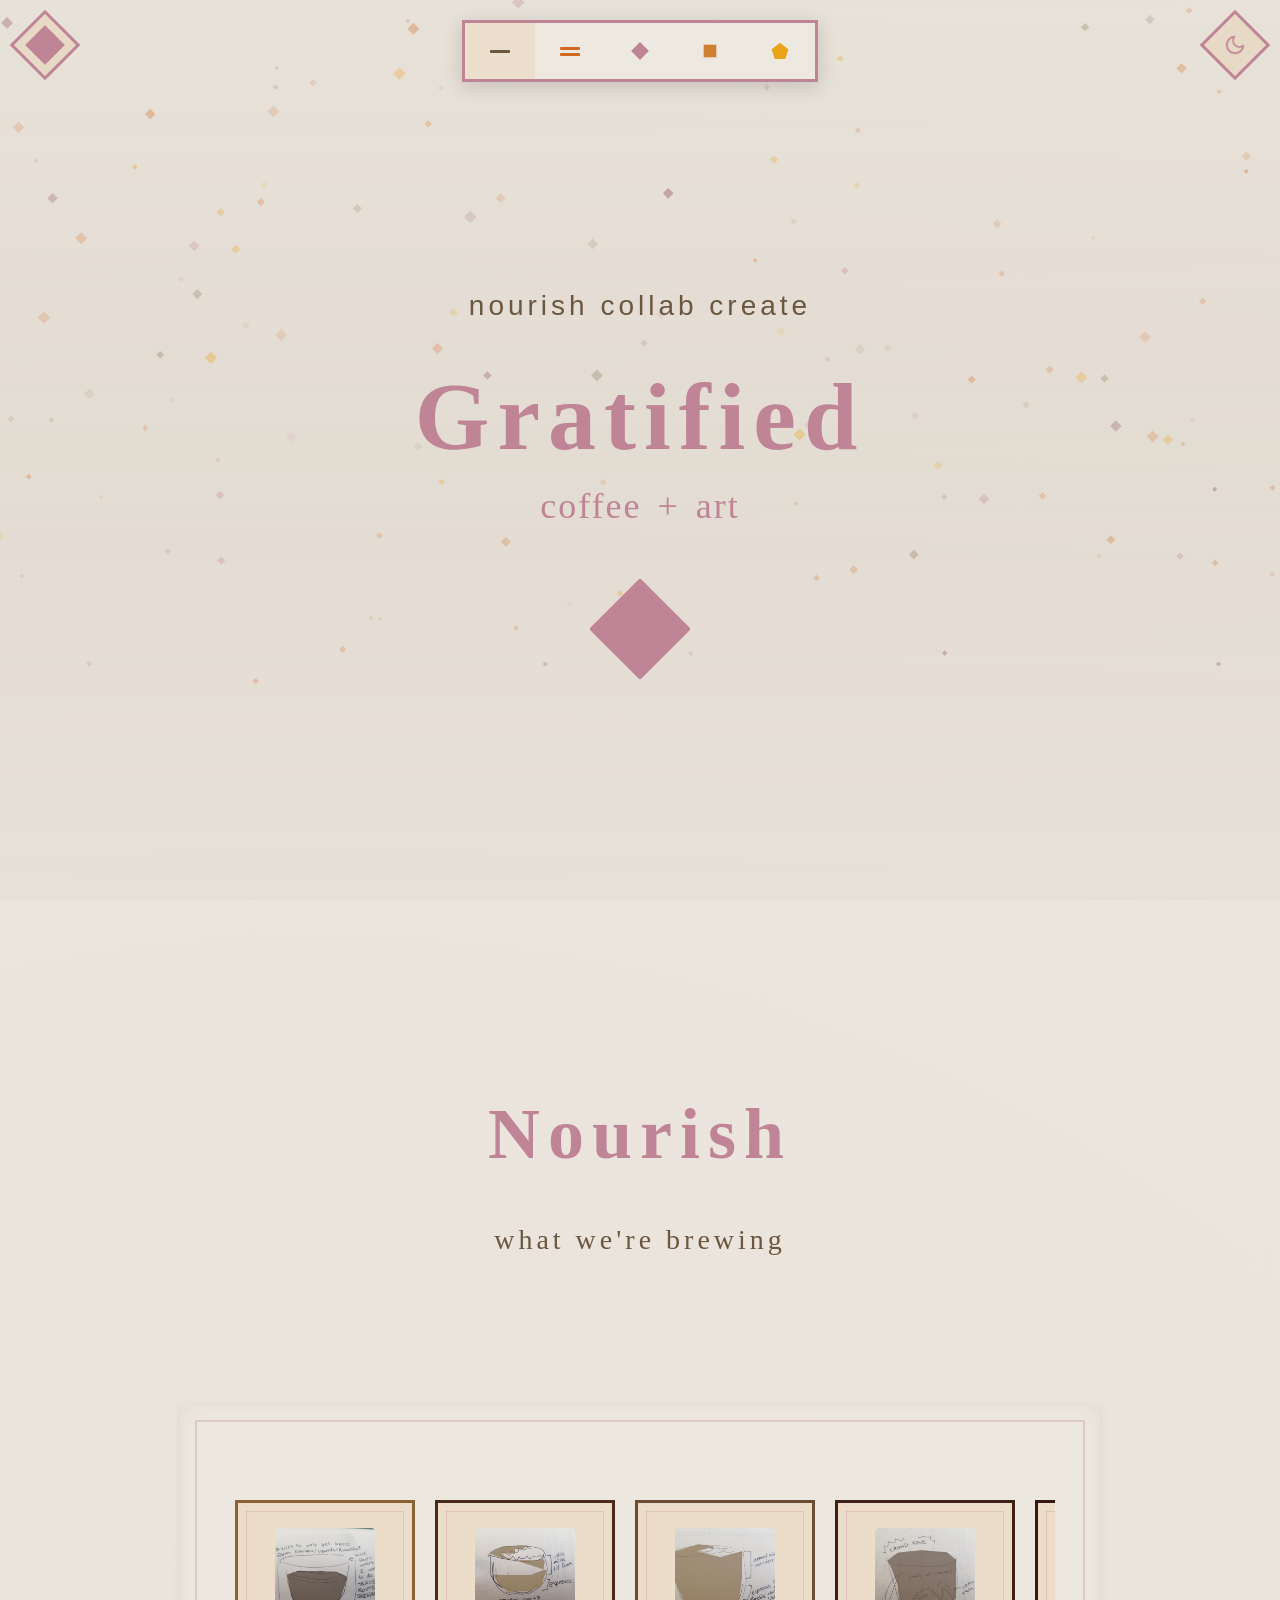
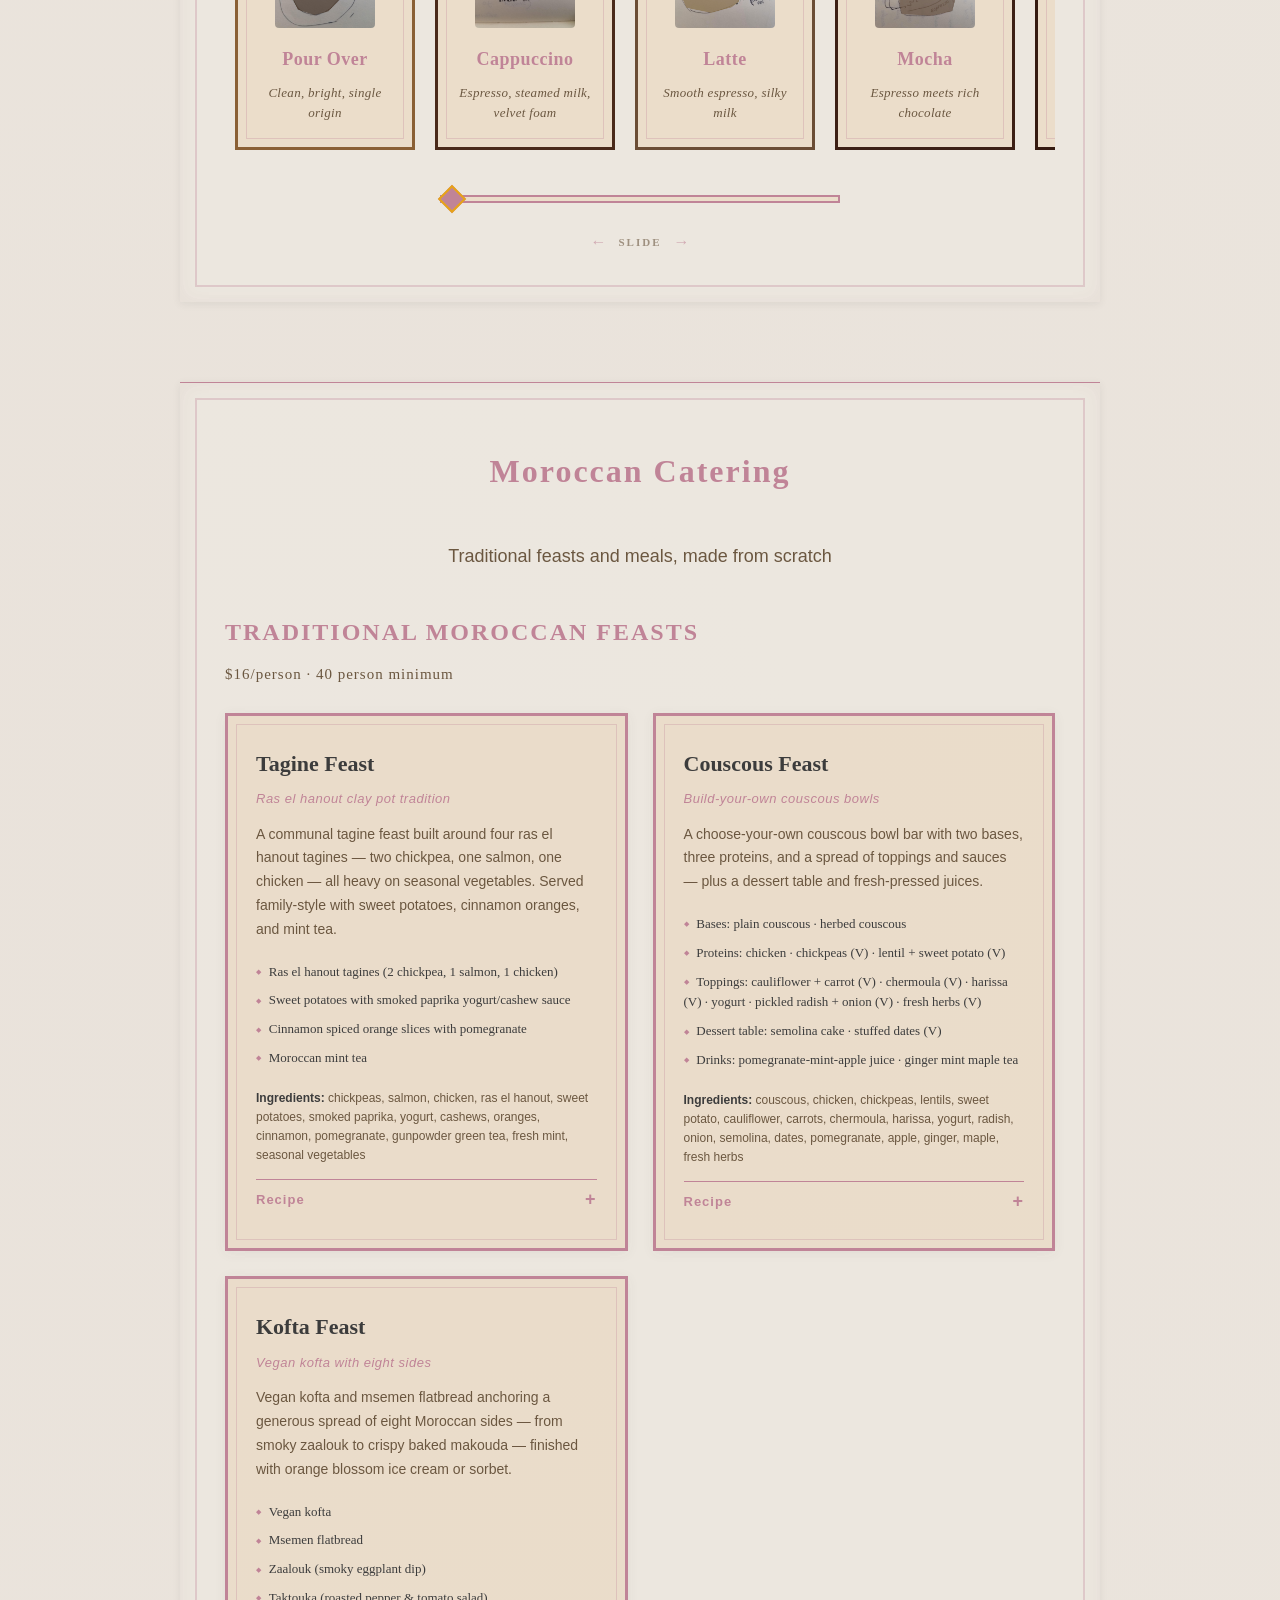
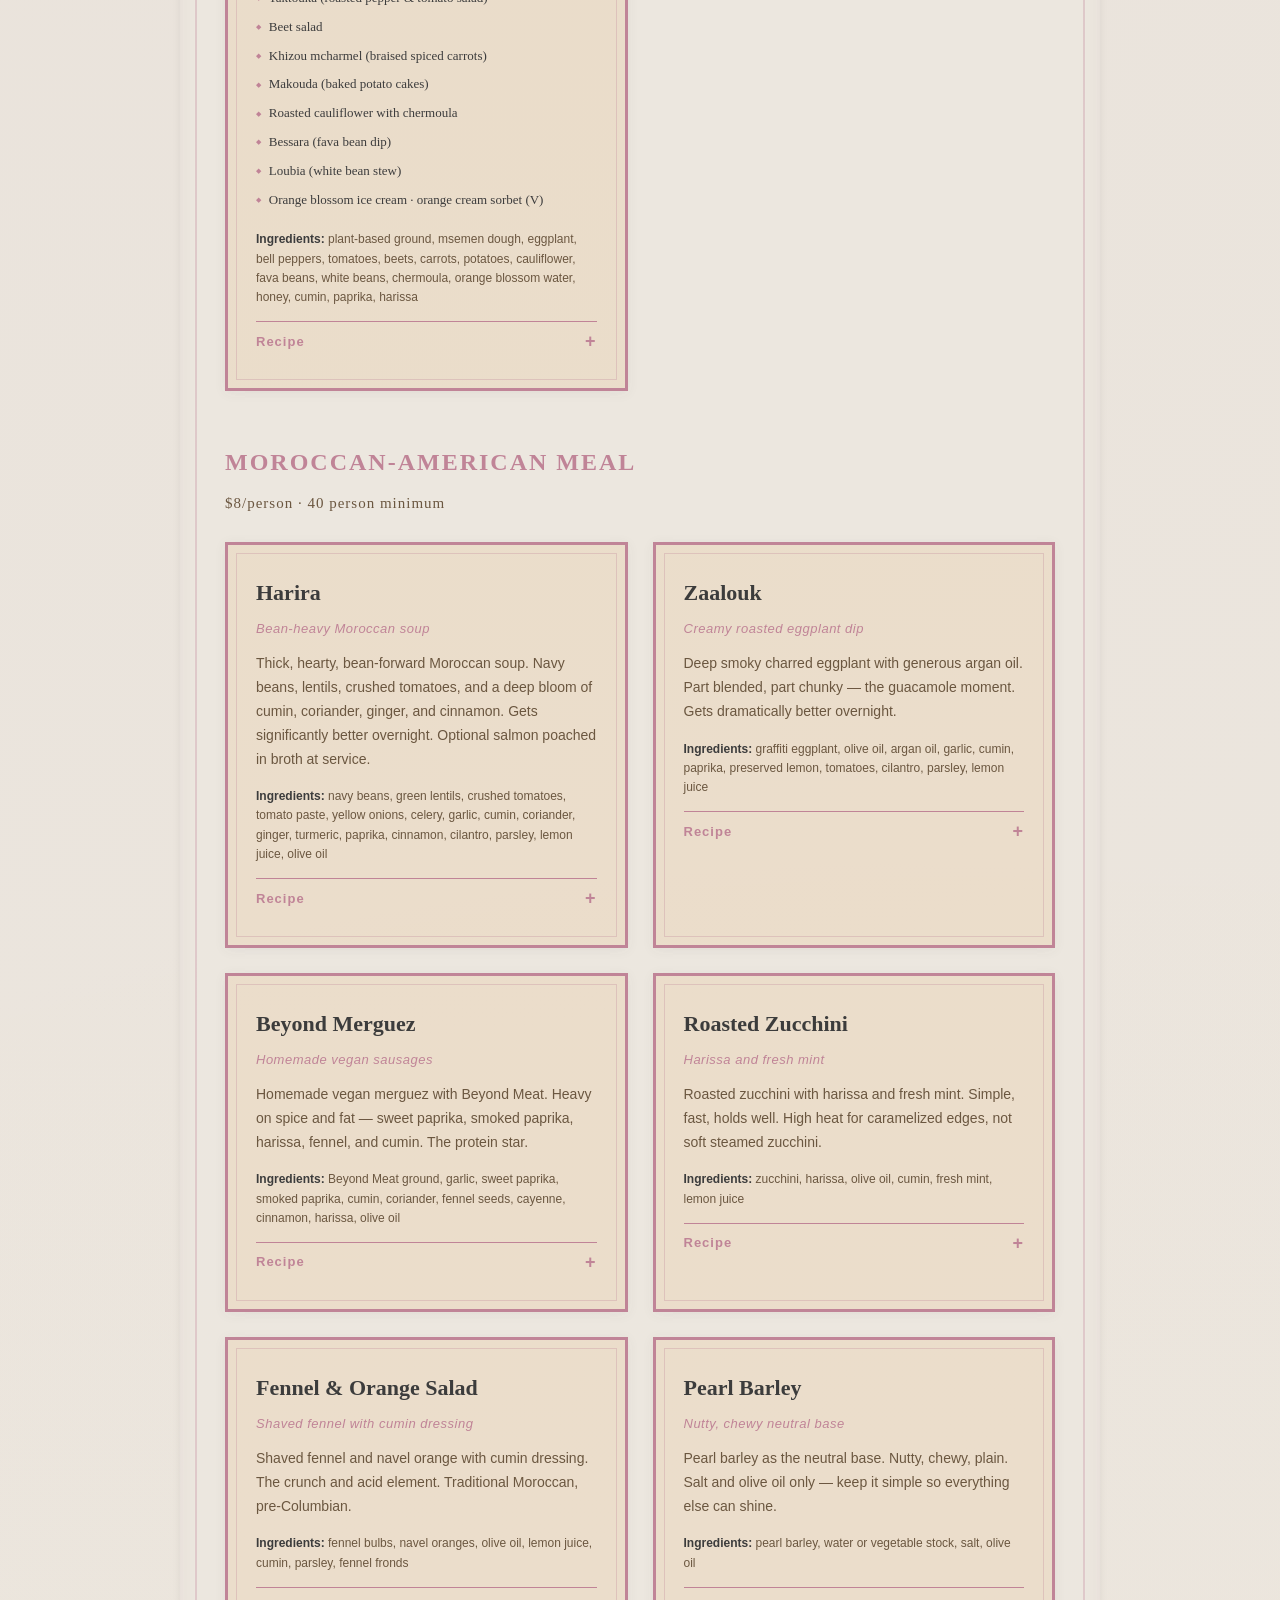
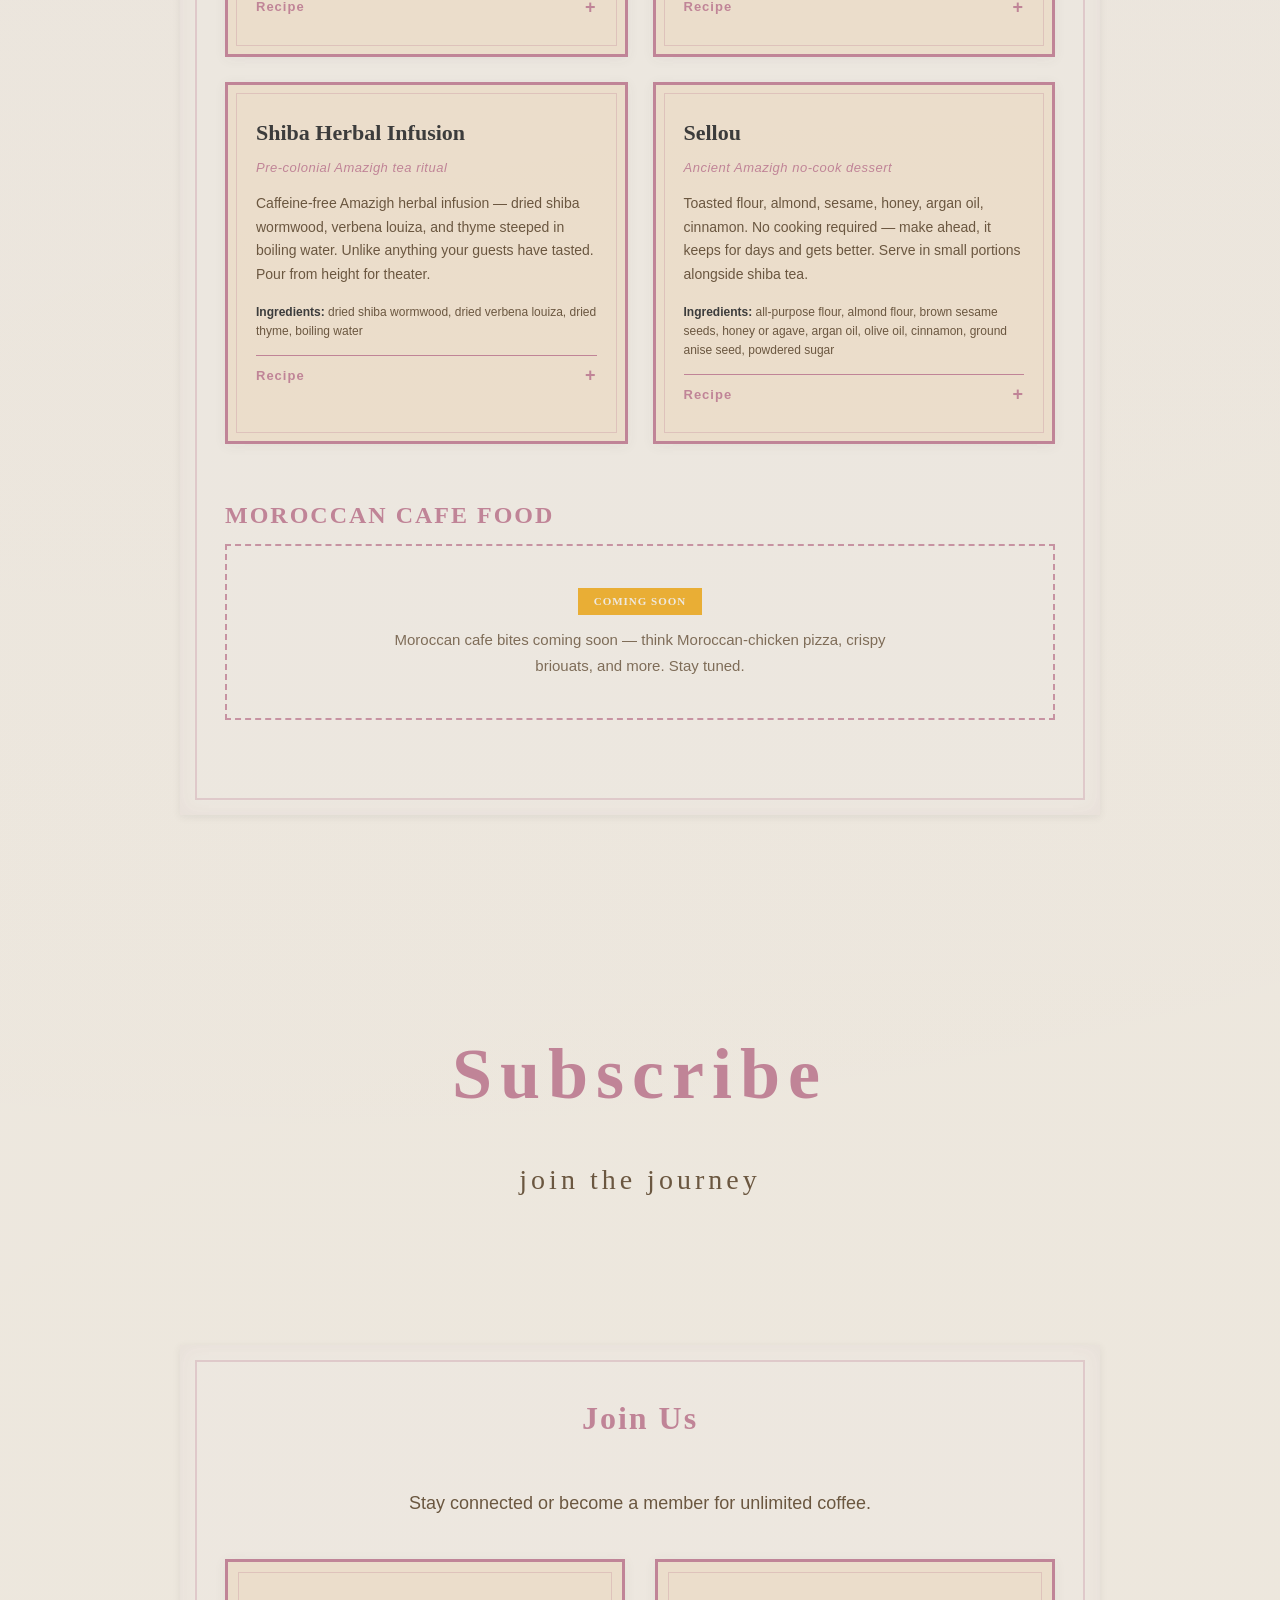
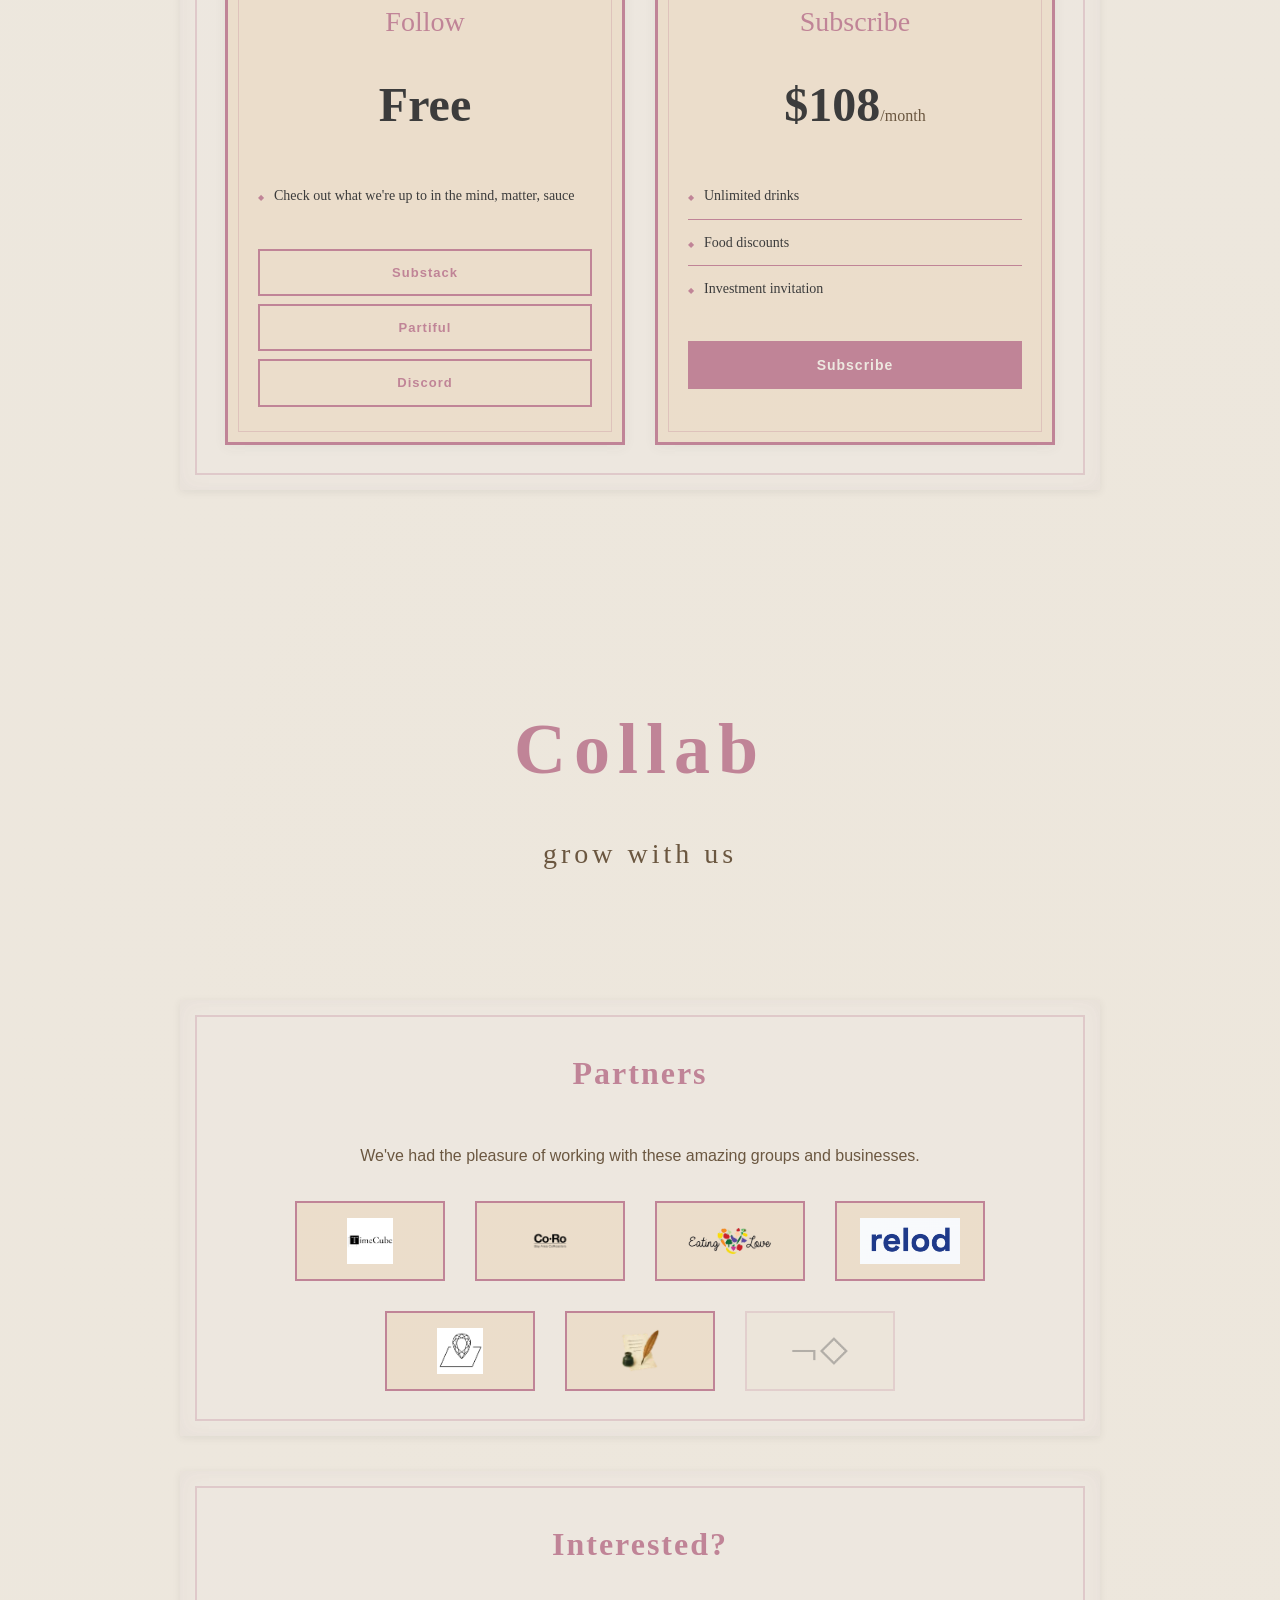
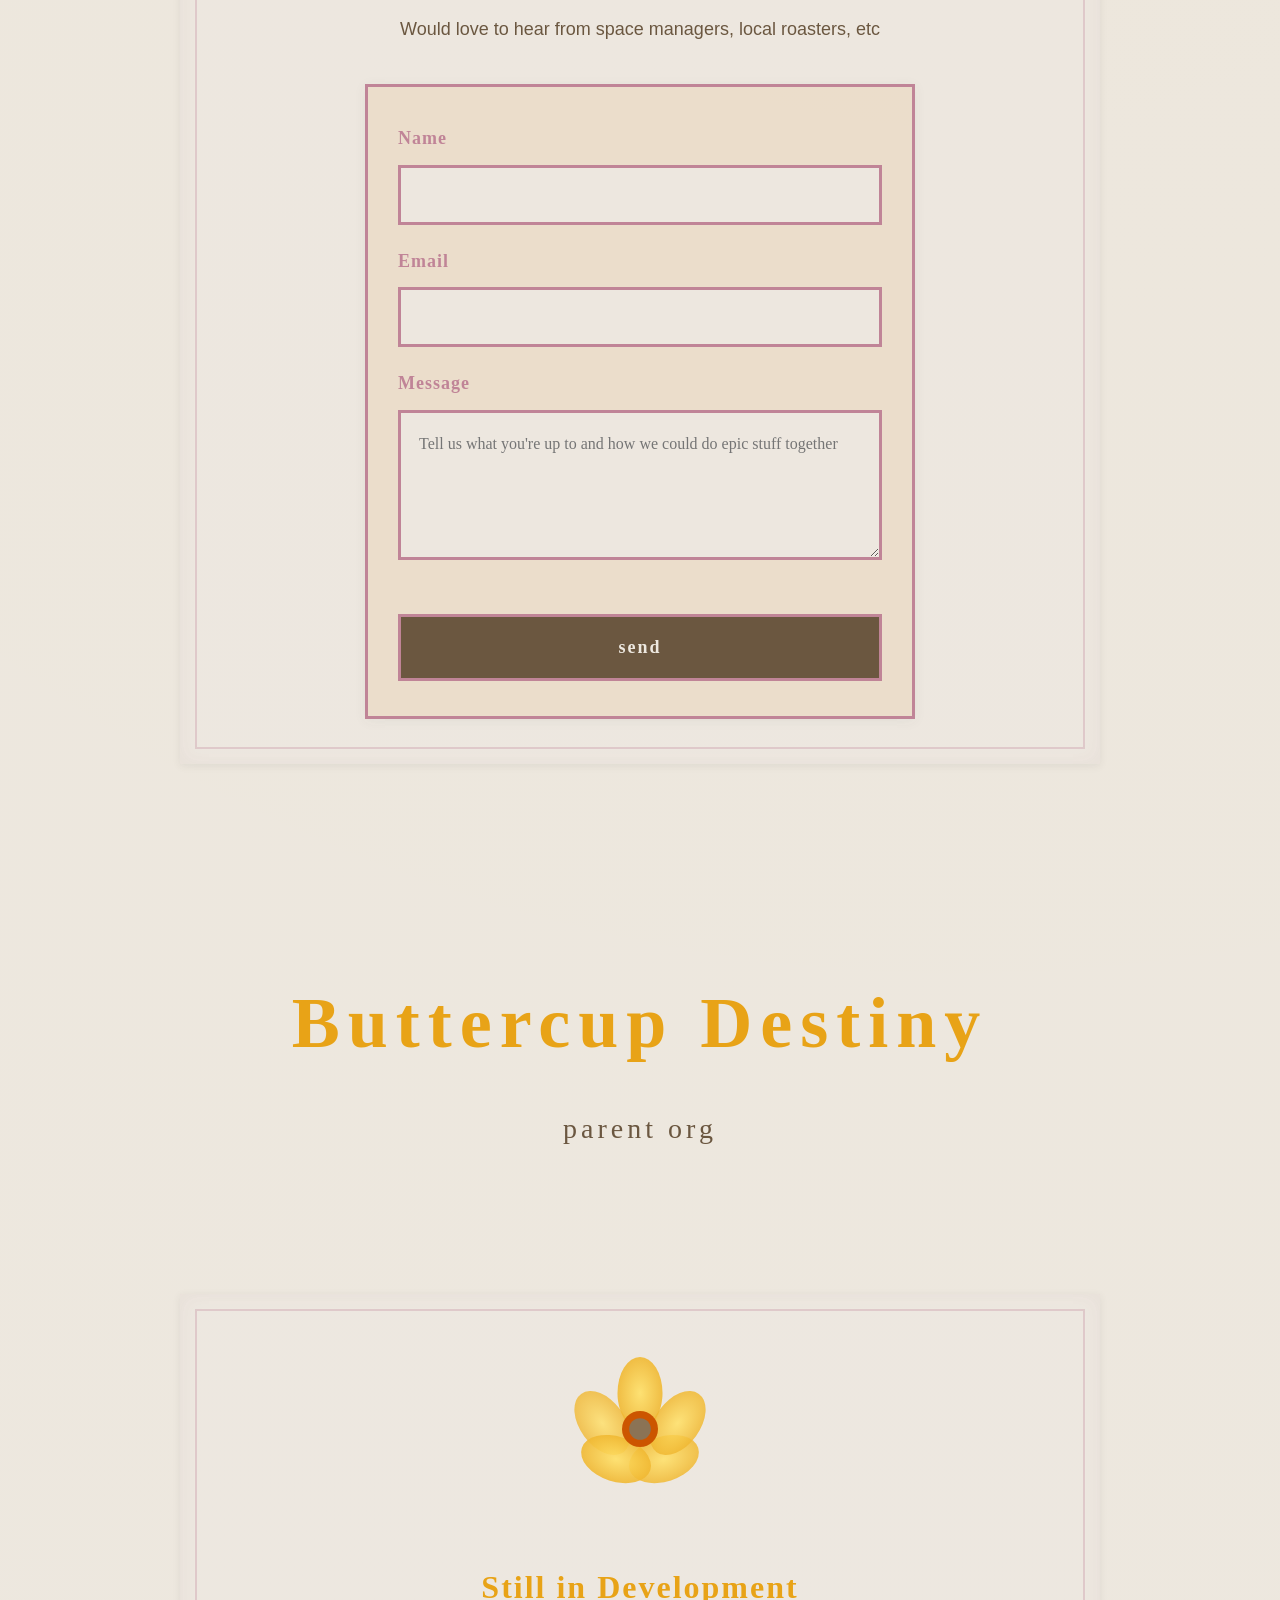
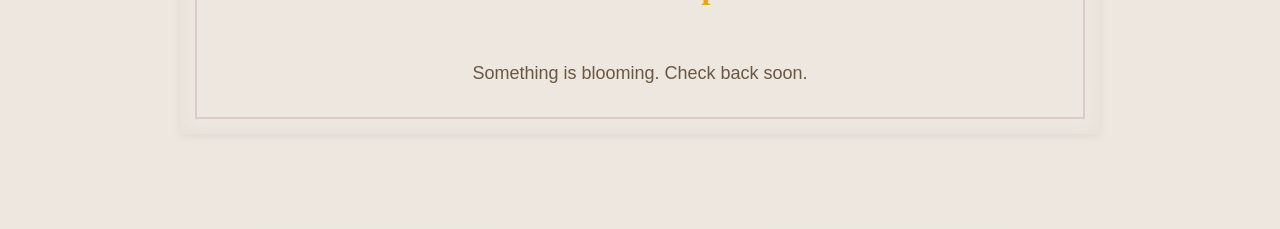
==== commit 25db08d8: "Add Moroccan catering section to Nourish page Config-driven catering menu with three feast options (" ====
--- a/index.html
+++ b/index.html
@@ -134,6 +134,10 @@
                                 <span class="scroll-arrow">→</span>
                             </div>
                         </div>
+                    </div>
+
+                    <div class="section" id="catering">
+                        <!-- Catering cards loaded from config/catering-config.json -->
                     </div>
                 </div>
             </div>
@@ -481,6 +485,7 @@
     <script src="assets/js/liquid-shader.js"></script>
     <script src="assets/js/menu-loader.js"></script>
     <script src="assets/js/subscribe-loader.js"></script>
+    <script src="assets/js/catering-loader.js"></script>
    <!-- <script src="assets/js/partnership-loader.js"></script> -->
     <script src="assets/js/drink-detail.js"></script>
     <script src="assets/js/modals.js"></script>
--- a/assets/styles.css
+++ b/assets/styles.css
@@ -2252,6 +2252,192 @@
     color: var(--theme-accent);
 }
 
+/* ========== MOROCCAN CATERING SECTION ========== */
+
+#catering {
+    margin-top: clamp(40px, 8vw, 80px);
+    padding-top: clamp(30px, 6vw, 60px);
+    border-top: 1px solid var(--theme-accent);
+}
+
+.catering-category {
+    margin-bottom: clamp(30px, 6vw, 50px);
+}
+
+.catering-category-title {
+    font-family: 'BluuNext', serif;
+    font-size: clamp(18px, 3vw, 24px);
+    color: var(--theme-accent);
+    letter-spacing: 2px;
+    text-transform: uppercase;
+    margin-bottom: 6px;
+}
+
+.catering-pricing {
+    font-size: clamp(13px, 2vw, 15px);
+    color: var(--olive-bronze);
+    letter-spacing: 1px;
+    margin-bottom: clamp(15px, 3vw, 25px);
+}
+
+.catering-items-grid {
+    display: grid;
+    grid-template-columns: repeat(auto-fit, minmax(280px, 1fr));
+    gap: clamp(15px, 3vw, 25px);
+}
+
+.catering-card {
+    background-color: var(--card-bg);
+    border: 3px solid var(--theme-accent);
+    padding: clamp(18px, 3vw, 28px);
+    position: relative;
+    transition: all 0.4s ease;
+    box-shadow: 0 2px 12px rgba(60, 60, 60, 0.06);
+}
+
+.catering-card::before {
+    content: '';
+    position: absolute;
+    top: 8px;
+    right: 8px;
+    bottom: 8px;
+    left: 8px;
+    border: 1px solid var(--theme-accent);
+    opacity: 0.3;
+    pointer-events: none;
+}
+
+.catering-card-name {
+    font-family: 'BluuNext', serif;
+    font-size: clamp(18px, 3vw, 22px);
+    color: var(--charcoal-ink);
+    margin-bottom: 4px;
+}
+
+.catering-card-subtitle {
+    font-size: clamp(12px, 1.8vw, 13px);
+    color: var(--theme-accent);
+    font-style: italic;
+    letter-spacing: 0.5px;
+    margin-bottom: clamp(8px, 1.5vw, 12px);
+}
+
+.catering-card-desc {
+    font-size: clamp(13px, 2vw, 14px);
+    color: var(--olive-bronze);
+    line-height: 1.7;
+    margin-bottom: clamp(10px, 2vw, 16px);
+}
+
+.catering-dishes {
+    list-style: none;
+    margin-bottom: clamp(10px, 2vw, 16px);
+    padding-left: 0;
+}
+
+.catering-dishes li {
+    padding: 4px 0;
+    font-size: clamp(12px, 1.8vw, 13px);
+    color: var(--charcoal-ink);
+    line-height: 1.6;
+}
+
+.catering-dishes li::before {
+    content: '◆ ';
+    color: var(--theme-accent);
+    font-size: 7px;
+    margin-right: 6px;
+    vertical-align: middle;
+}
+
+.catering-ingredients {
+    font-size: clamp(11px, 1.6vw, 12px);
+    color: var(--olive-bronze);
+    line-height: 1.6;
+    margin-bottom: clamp(10px, 2vw, 14px);
+}
+
+.catering-ingredients-label {
+    font-weight: 600;
+    color: var(--charcoal-ink);
+}
+
+.catering-recipe-toggle {
+    display: flex;
+    align-items: center;
+    justify-content: space-between;
+    width: 100%;
+    padding: 10px 0;
+    background: none;
+    border: none;
+    border-top: 1px solid var(--theme-accent);
+    color: var(--theme-accent);
+    font-family: 'Satoshi', sans-serif;
+    font-size: 13px;
+    font-weight: 600;
+    letter-spacing: 1px;
+    cursor: pointer;
+    transition: color 0.3s ease;
+}
+
+.catering-recipe-toggle:hover {
+    color: var(--rich-saffron);
+}
+
+.catering-recipe-toggle-icon {
+    font-size: 18px;
+    line-height: 1;
+}
+
+.catering-recipe {
+    animation: cateringFadeIn 0.3s ease;
+}
+
+@keyframes cateringFadeIn {
+    from { opacity: 0; transform: translateY(-6px); }
+    to { opacity: 1; transform: translateY(0); }
+}
+
+.catering-recipe-steps {
+    padding-left: 20px;
+    margin: 10px 0;
+}
+
+.catering-recipe-steps li {
+    font-size: clamp(12px, 1.8vw, 13px);
+    color: var(--olive-bronze);
+    line-height: 1.7;
+    padding: 4px 0;
+}
+
+.catering-teaser {
+    border: 2px dashed var(--theme-accent);
+    padding: clamp(24px, 4vw, 40px);
+    text-align: center;
+    position: relative;
+    opacity: 0.85;
+}
+
+.catering-teaser-badge {
+    display: inline-block;
+    background-color: var(--rich-saffron);
+    color: var(--cream-parchment);
+    padding: 4px 16px;
+    font-size: 11px;
+    font-weight: 600;
+    letter-spacing: 1px;
+    text-transform: uppercase;
+    margin-bottom: 12px;
+}
+
+.catering-teaser-text {
+    font-size: clamp(13px, 2vw, 15px);
+    color: var(--olive-bronze);
+    line-height: 1.7;
+    max-width: 500px;
+    margin: 0 auto;
+}
+
 /* ========== PARTNERSHIPS PAGE ========== */
 
 /* Content box needs relative positioning and overflow visible for info card */
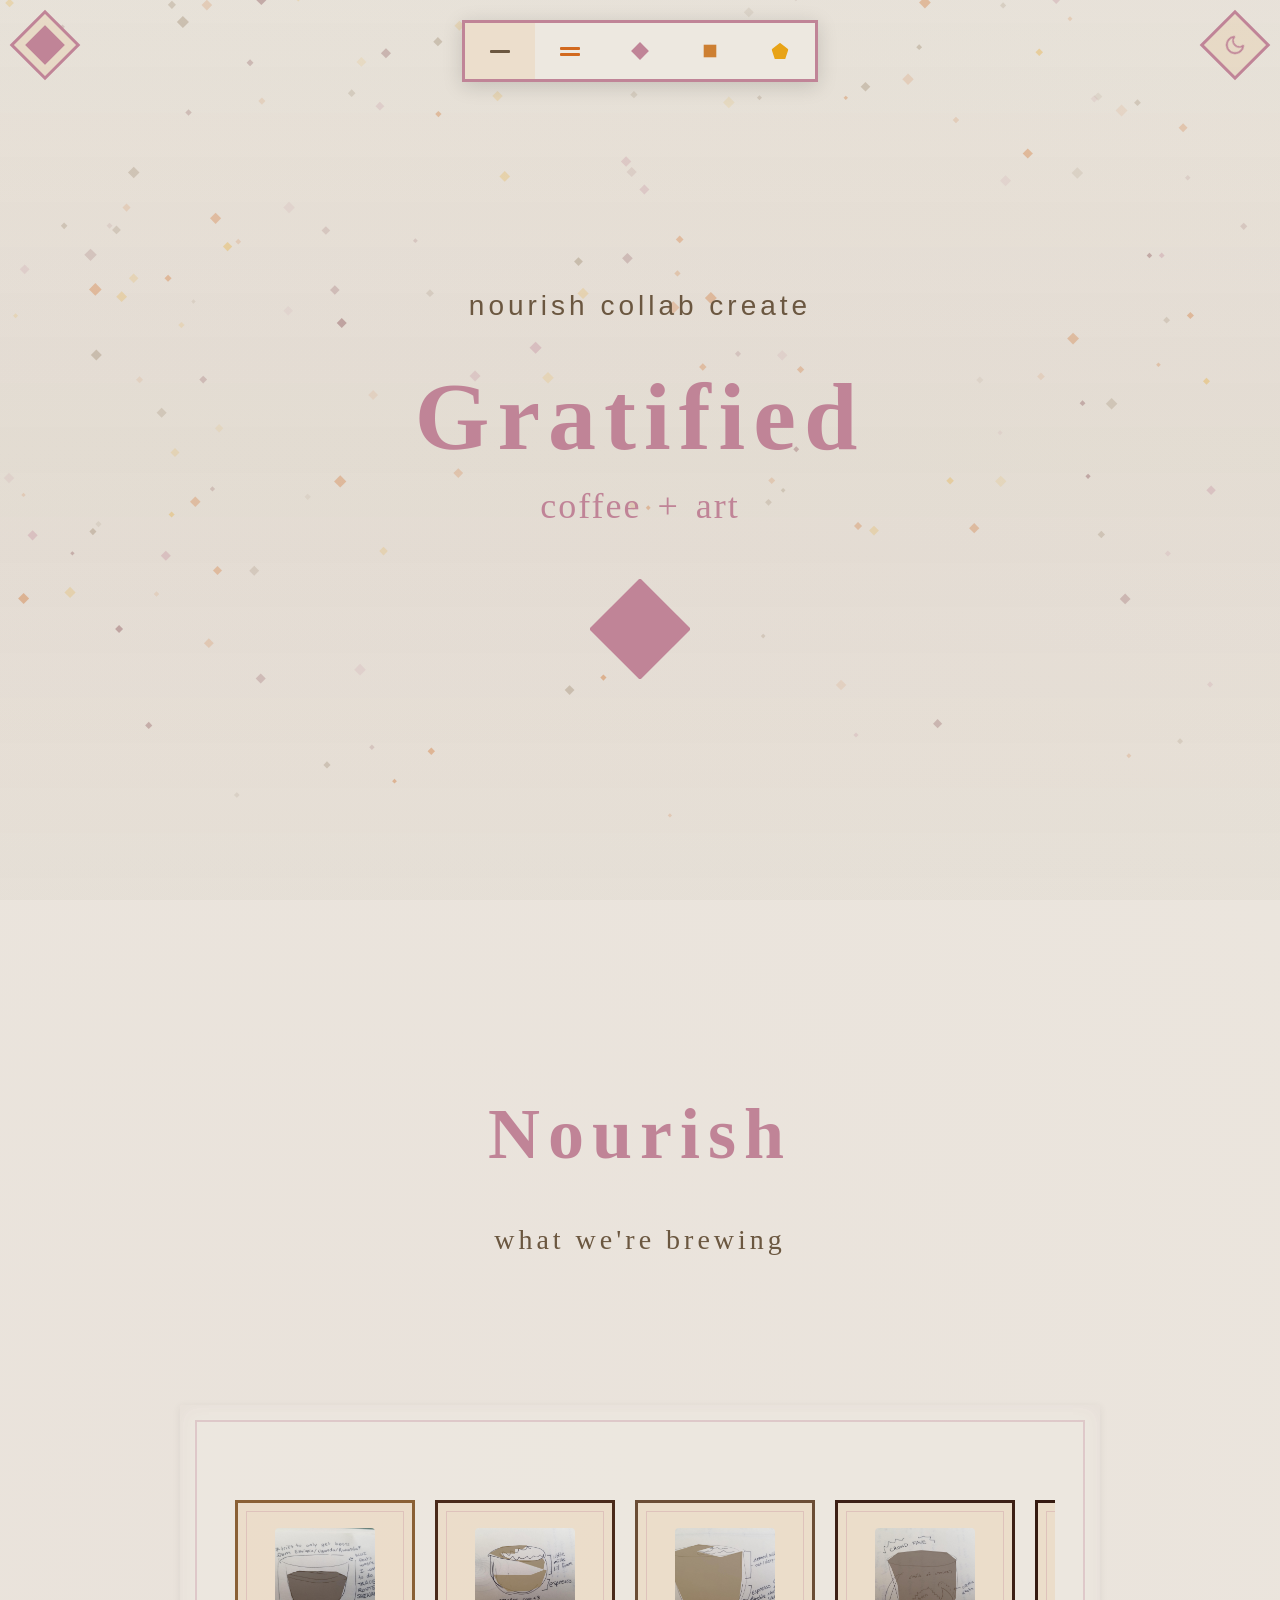
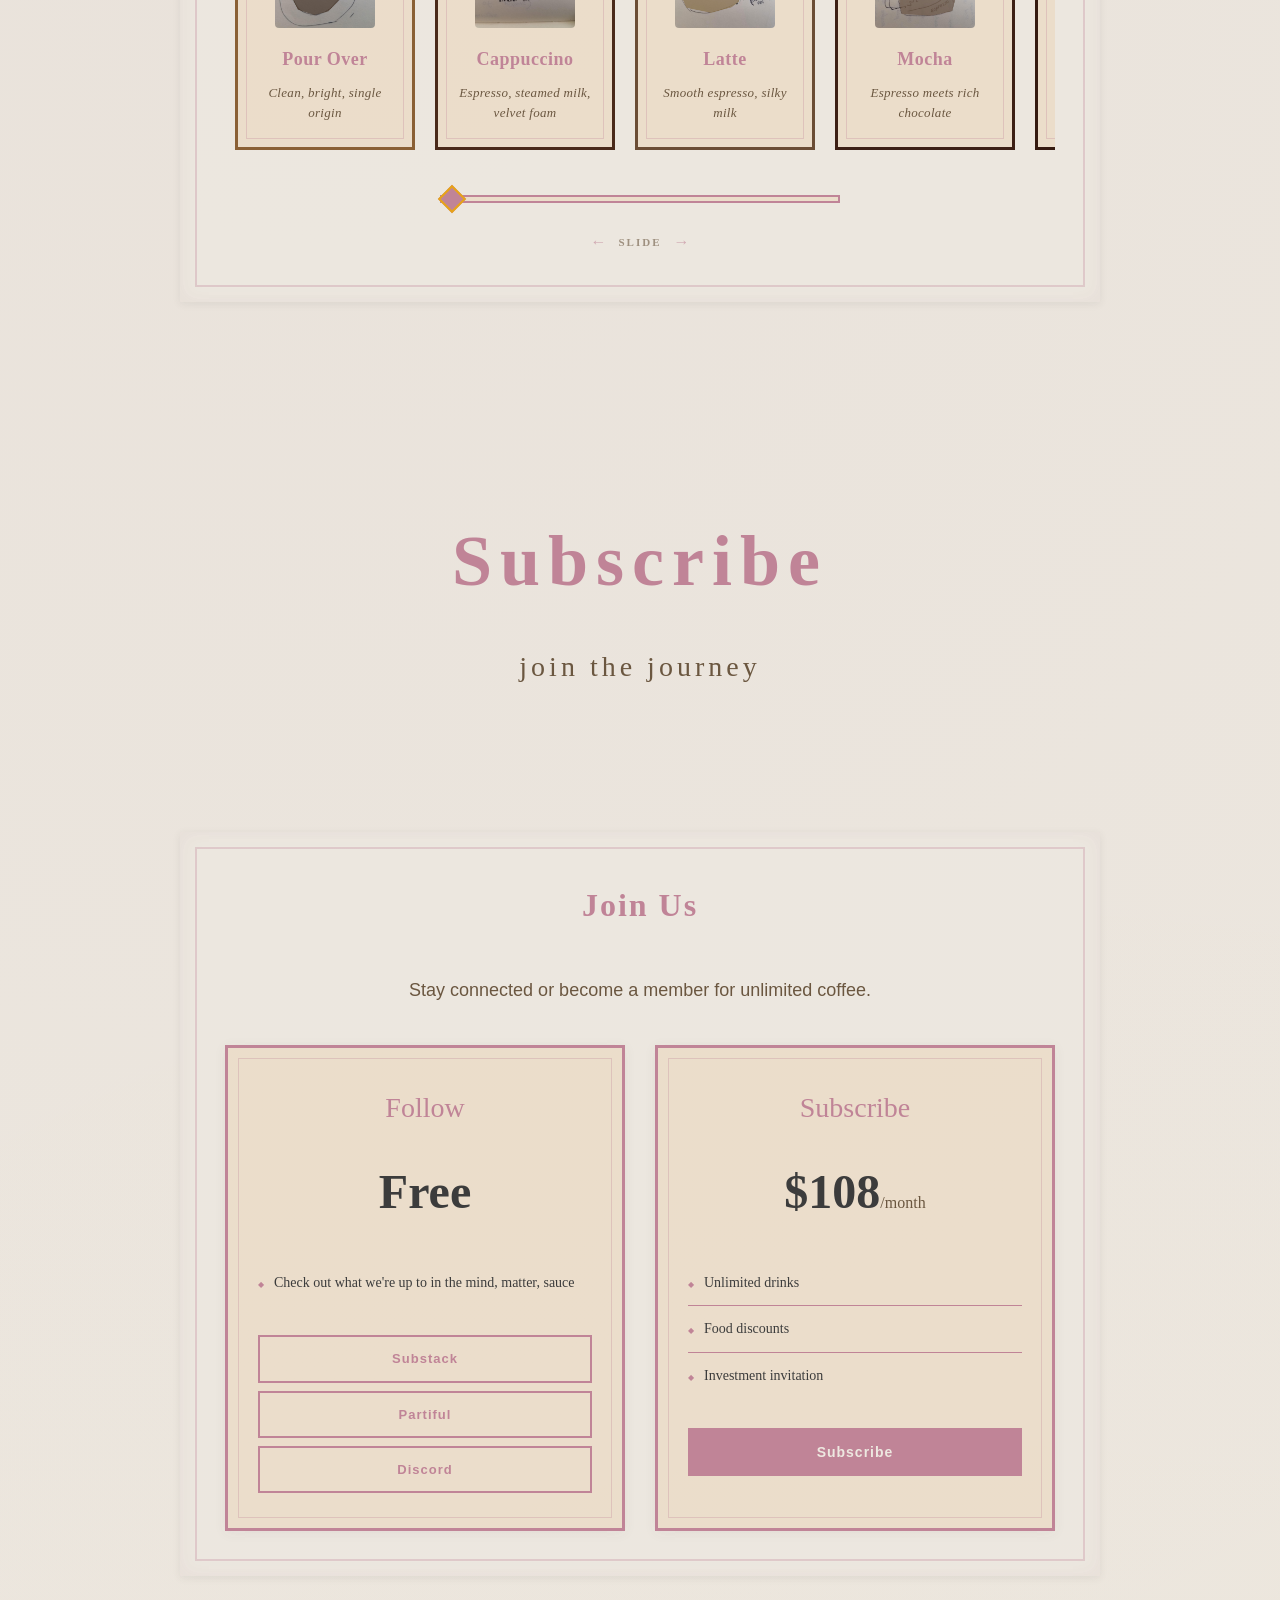
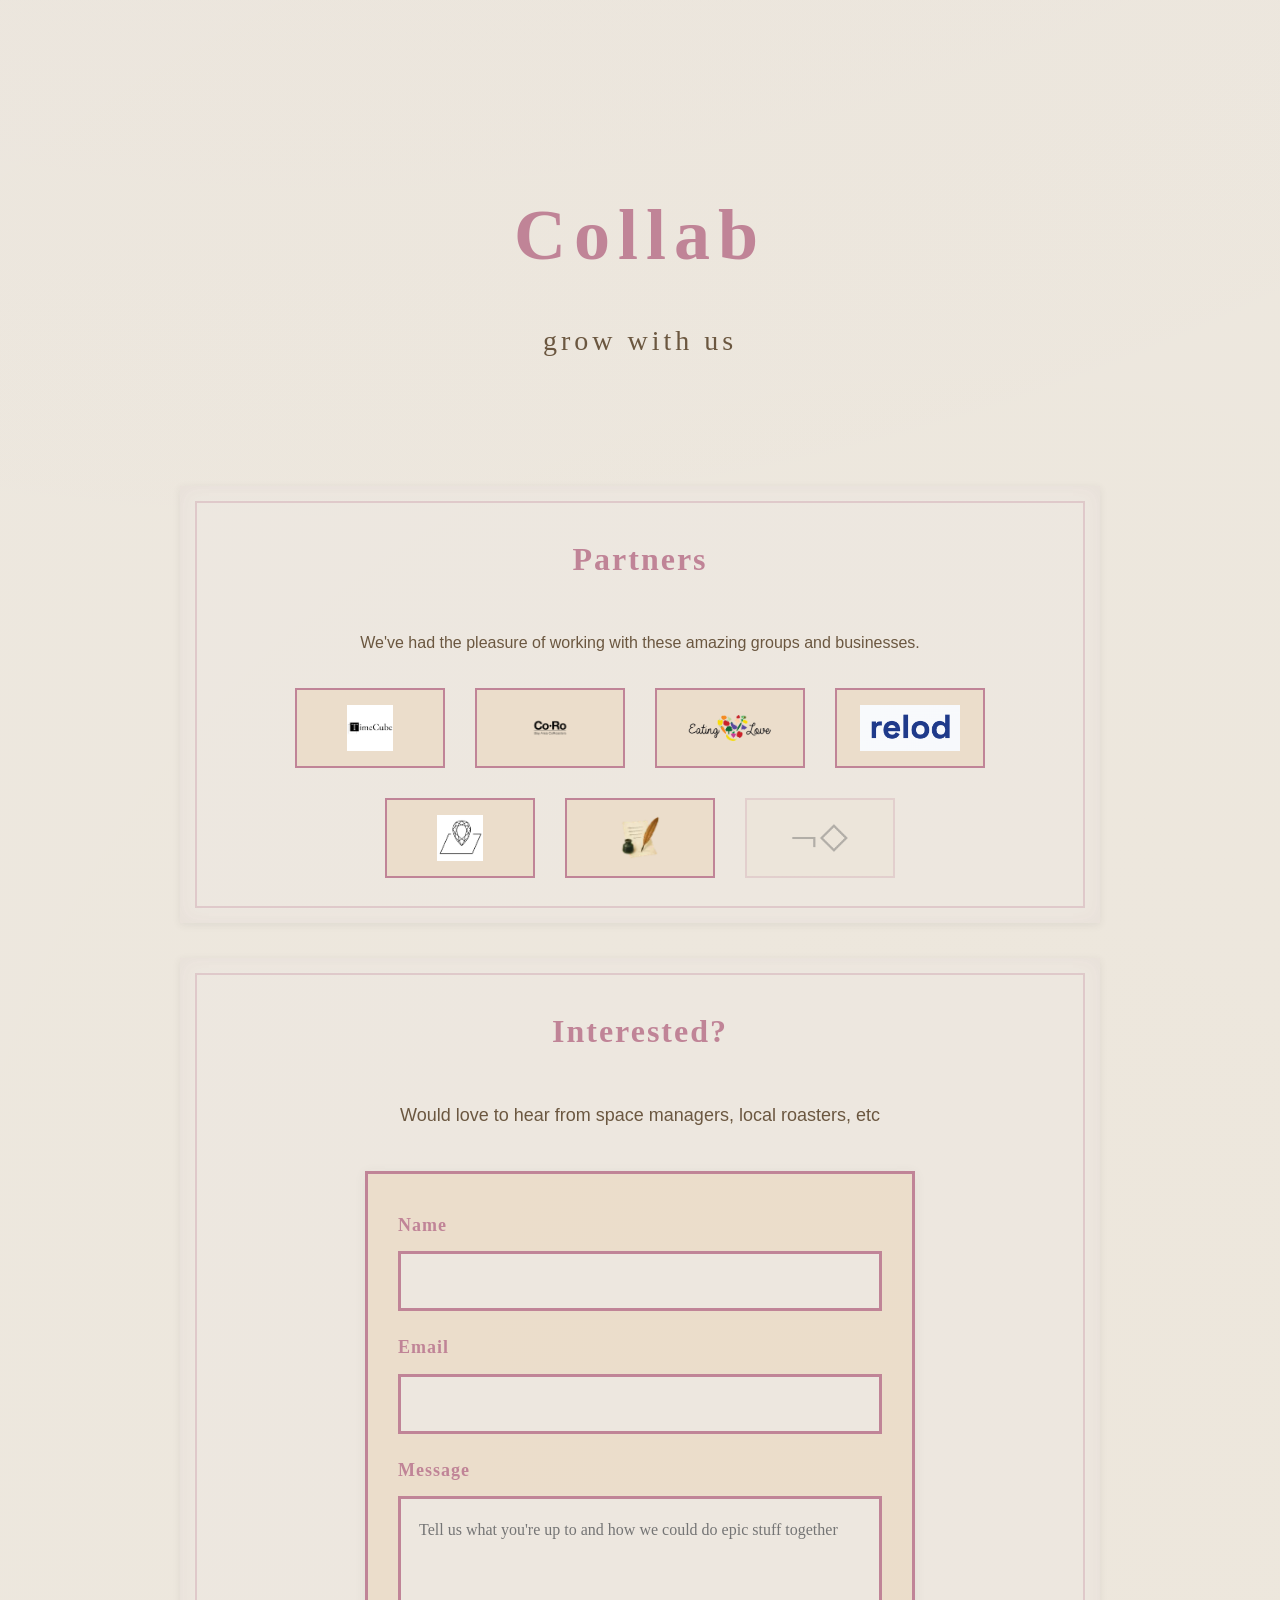
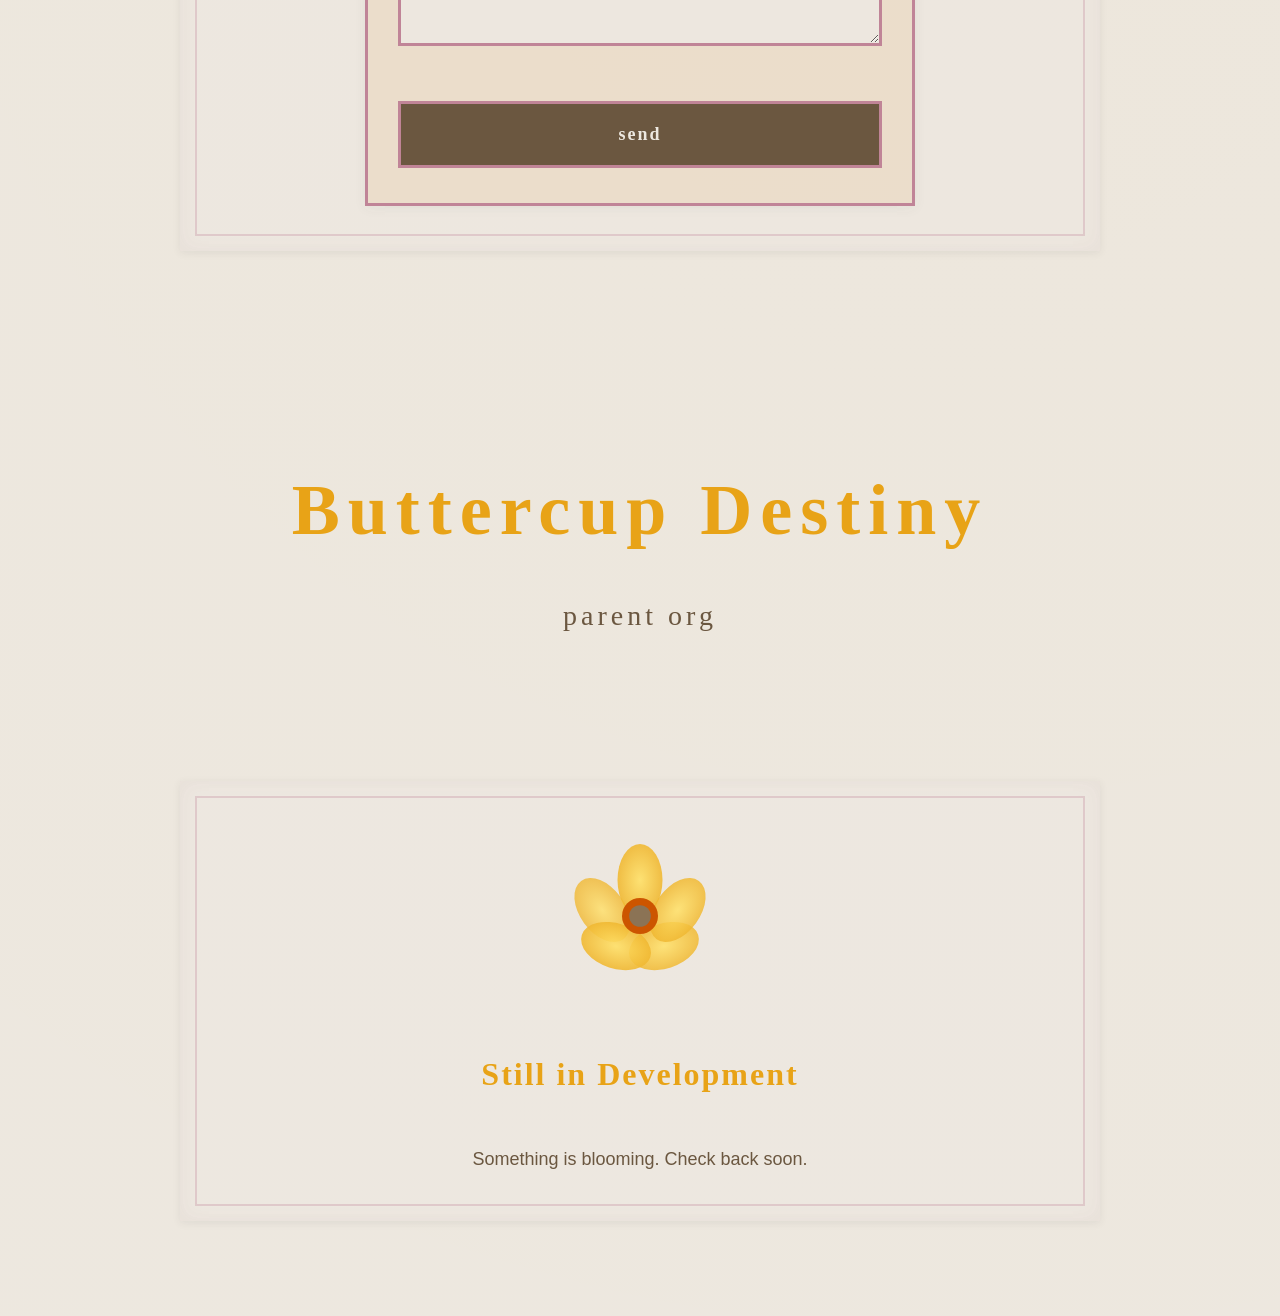
==== commit aef6e180: "remove catering section" ====
--- a/index.html
+++ b/index.html
@@ -134,10 +134,6 @@
                                 <span class="scroll-arrow">→</span>
                             </div>
                         </div>
-                    </div>
-
-                    <div class="section" id="catering">
-                        <!-- Catering cards loaded from config/catering-config.json -->
                     </div>
                 </div>
             </div>
--- a/assets/styles.css
+++ b/assets/styles.css
@@ -2260,8 +2260,14 @@
     border-top: 1px solid var(--theme-accent);
 }
 
+#catering .section-title,
+#catering .section-intro {
+    text-align: center;
+}
+
 .catering-category {
     margin-bottom: clamp(30px, 6vw, 50px);
+    text-align: center;
 }
 
 .catering-category-title {
@@ -2280,10 +2286,13 @@
     margin-bottom: clamp(15px, 3vw, 25px);
 }
 
+/* --- Feast cards (3 across) --- */
+
 .catering-items-grid {
     display: grid;
-    grid-template-columns: repeat(auto-fit, minmax(280px, 1fr));
+    grid-template-columns: repeat(3, 1fr);
     gap: clamp(15px, 3vw, 25px);
+    text-align: left;
 }
 
 .catering-card {
@@ -2312,6 +2321,7 @@
     font-size: clamp(18px, 3vw, 22px);
     color: var(--charcoal-ink);
     margin-bottom: 4px;
+    text-align: center;
 }
 
 .catering-card-subtitle {
@@ -2319,19 +2329,13 @@
     color: var(--theme-accent);
     font-style: italic;
     letter-spacing: 0.5px;
-    margin-bottom: clamp(8px, 1.5vw, 12px);
-}
-
-.catering-card-desc {
-    font-size: clamp(13px, 2vw, 14px);
-    color: var(--olive-bronze);
-    line-height: 1.7;
-    margin-bottom: clamp(10px, 2vw, 16px);
+    margin-bottom: clamp(10px, 1.5vw, 16px);
+    text-align: center;
 }
 
 .catering-dishes {
     list-style: none;
-    margin-bottom: clamp(10px, 2vw, 16px);
+    margin-bottom: 0;
     padding-left: 0;
 }
 
@@ -2350,11 +2354,64 @@
     vertical-align: middle;
 }
 
+/* --- Moroccan-American meal box (single card, all dishes inside) --- */
+
+.catering-meal-box {
+    background-color: var(--card-bg);
+    border: 3px solid var(--theme-accent);
+    padding: clamp(24px, 4vw, 40px);
+    position: relative;
+    box-shadow: 0 2px 12px rgba(60, 60, 60, 0.06);
+    text-align: left;
+}
+
+.catering-meal-box::before {
+    content: '';
+    position: absolute;
+    top: 8px;
+    right: 8px;
+    bottom: 8px;
+    left: 8px;
+    border: 1px solid var(--theme-accent);
+    opacity: 0.3;
+    pointer-events: none;
+}
+
+.catering-meal-dish {
+    padding: clamp(14px, 2.5vw, 20px) 0;
+    border-bottom: 1px solid var(--theme-accent);
+    position: relative;
+}
+
+.catering-meal-dish:first-child {
+    padding-top: 0;
+}
+
+.catering-meal-dish:last-child {
+    border-bottom: none;
+    padding-bottom: 0;
+}
+
+.catering-dish-name {
+    font-family: 'BluuNext', serif;
+    font-size: clamp(16px, 2.5vw, 20px);
+    color: var(--charcoal-ink);
+    margin-bottom: 2px;
+}
+
+.catering-dish-subtitle {
+    font-size: clamp(12px, 1.8vw, 13px);
+    color: var(--theme-accent);
+    font-style: italic;
+    letter-spacing: 0.5px;
+    margin-bottom: clamp(6px, 1vw, 10px);
+}
+
 .catering-ingredients {
     font-size: clamp(11px, 1.6vw, 12px);
     color: var(--olive-bronze);
     line-height: 1.6;
-    margin-bottom: clamp(10px, 2vw, 14px);
+    margin-bottom: clamp(6px, 1vw, 10px);
 }
 
 .catering-ingredients-label {
@@ -2367,10 +2424,9 @@
     align-items: center;
     justify-content: space-between;
     width: 100%;
-    padding: 10px 0;
+    padding: 8px 0;
     background: none;
     border: none;
-    border-top: 1px solid var(--theme-accent);
     color: var(--theme-accent);
     font-family: 'Satoshi', sans-serif;
     font-size: 13px;
@@ -2400,7 +2456,7 @@
 
 .catering-recipe-steps {
     padding-left: 20px;
-    margin: 10px 0;
+    margin: 6px 0 0;
 }
 
 .catering-recipe-steps li {
@@ -2409,6 +2465,8 @@
     line-height: 1.7;
     padding: 4px 0;
 }
+
+/* --- Coming soon teaser --- */
 
 .catering-teaser {
     border: 2px dashed var(--theme-accent);
@@ -2436,6 +2494,14 @@
     line-height: 1.7;
     max-width: 500px;
     margin: 0 auto;
+}
+
+/* --- Responsive: stack feast cards on mobile --- */
+
+@media (max-width: 768px) {
+    .catering-items-grid {
+        grid-template-columns: 1fr;
+    }
 }
 
 /* ========== PARTNERSHIPS PAGE ========== */
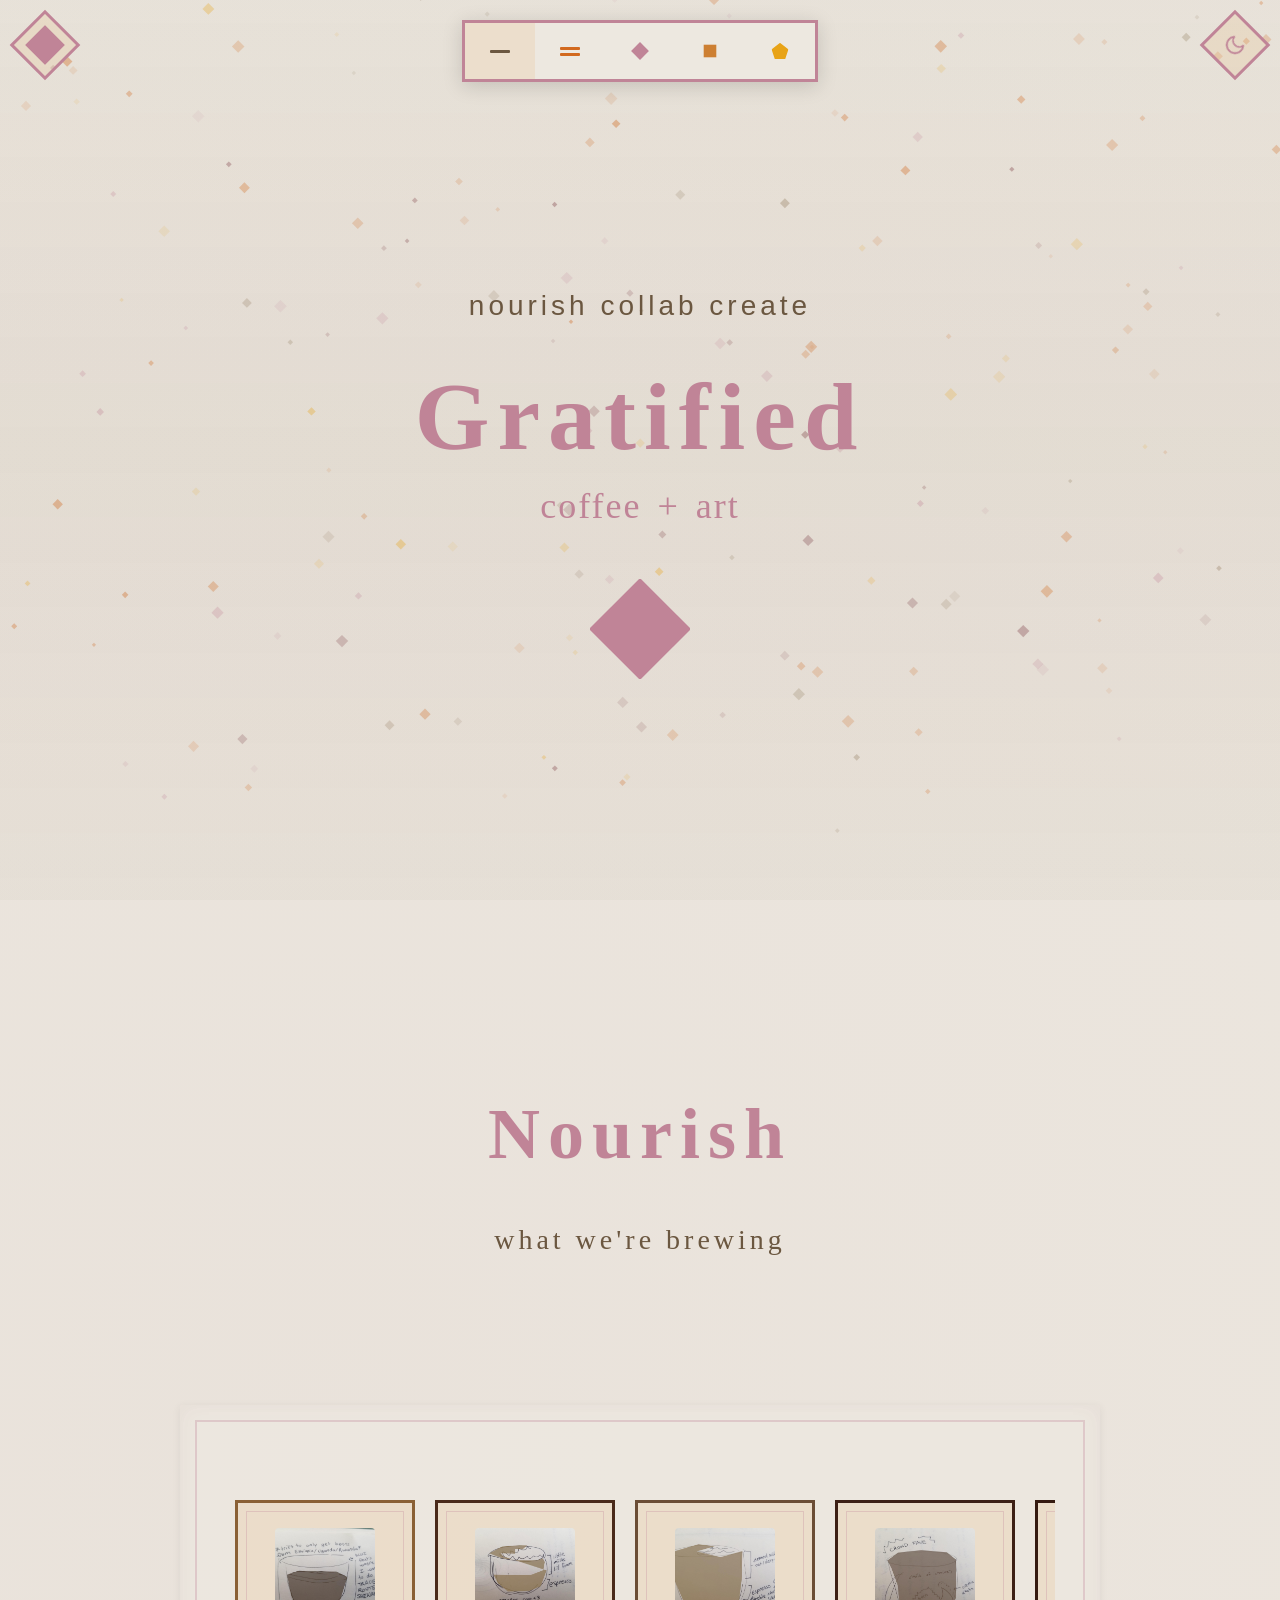
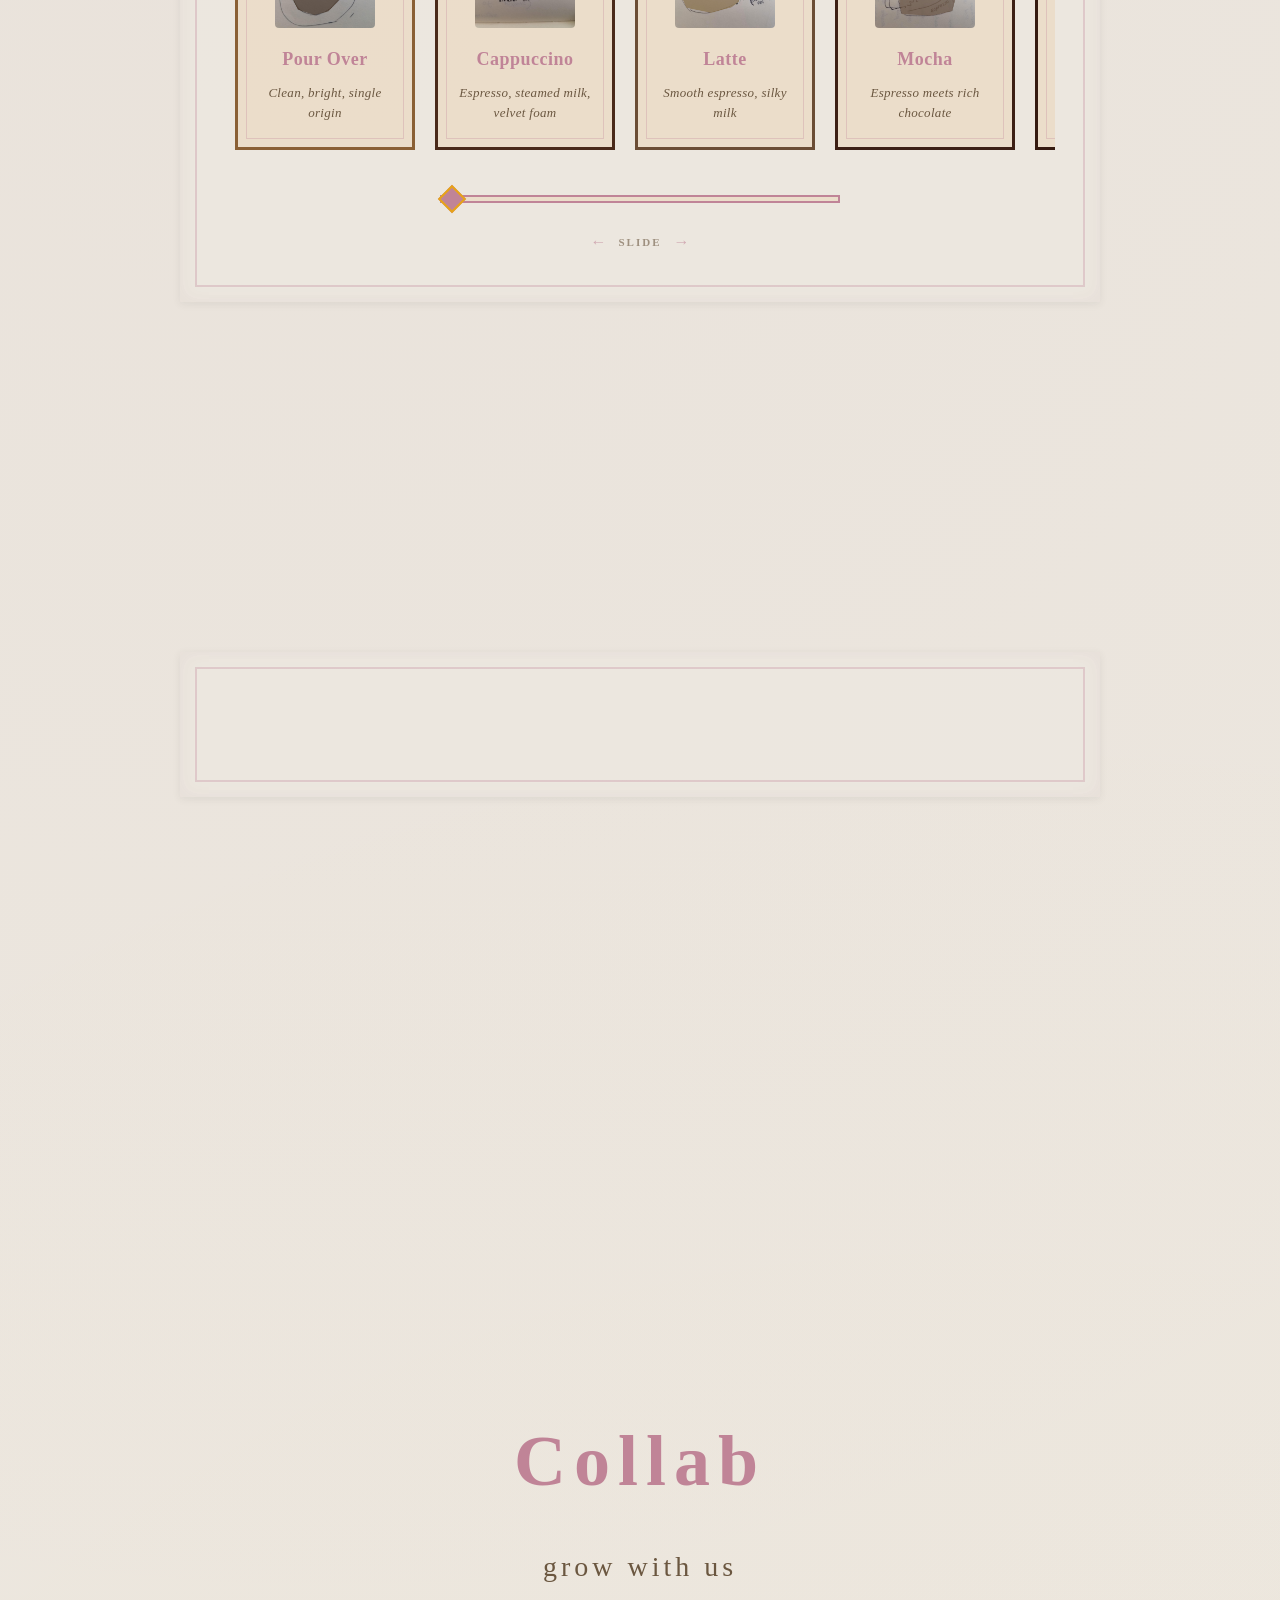
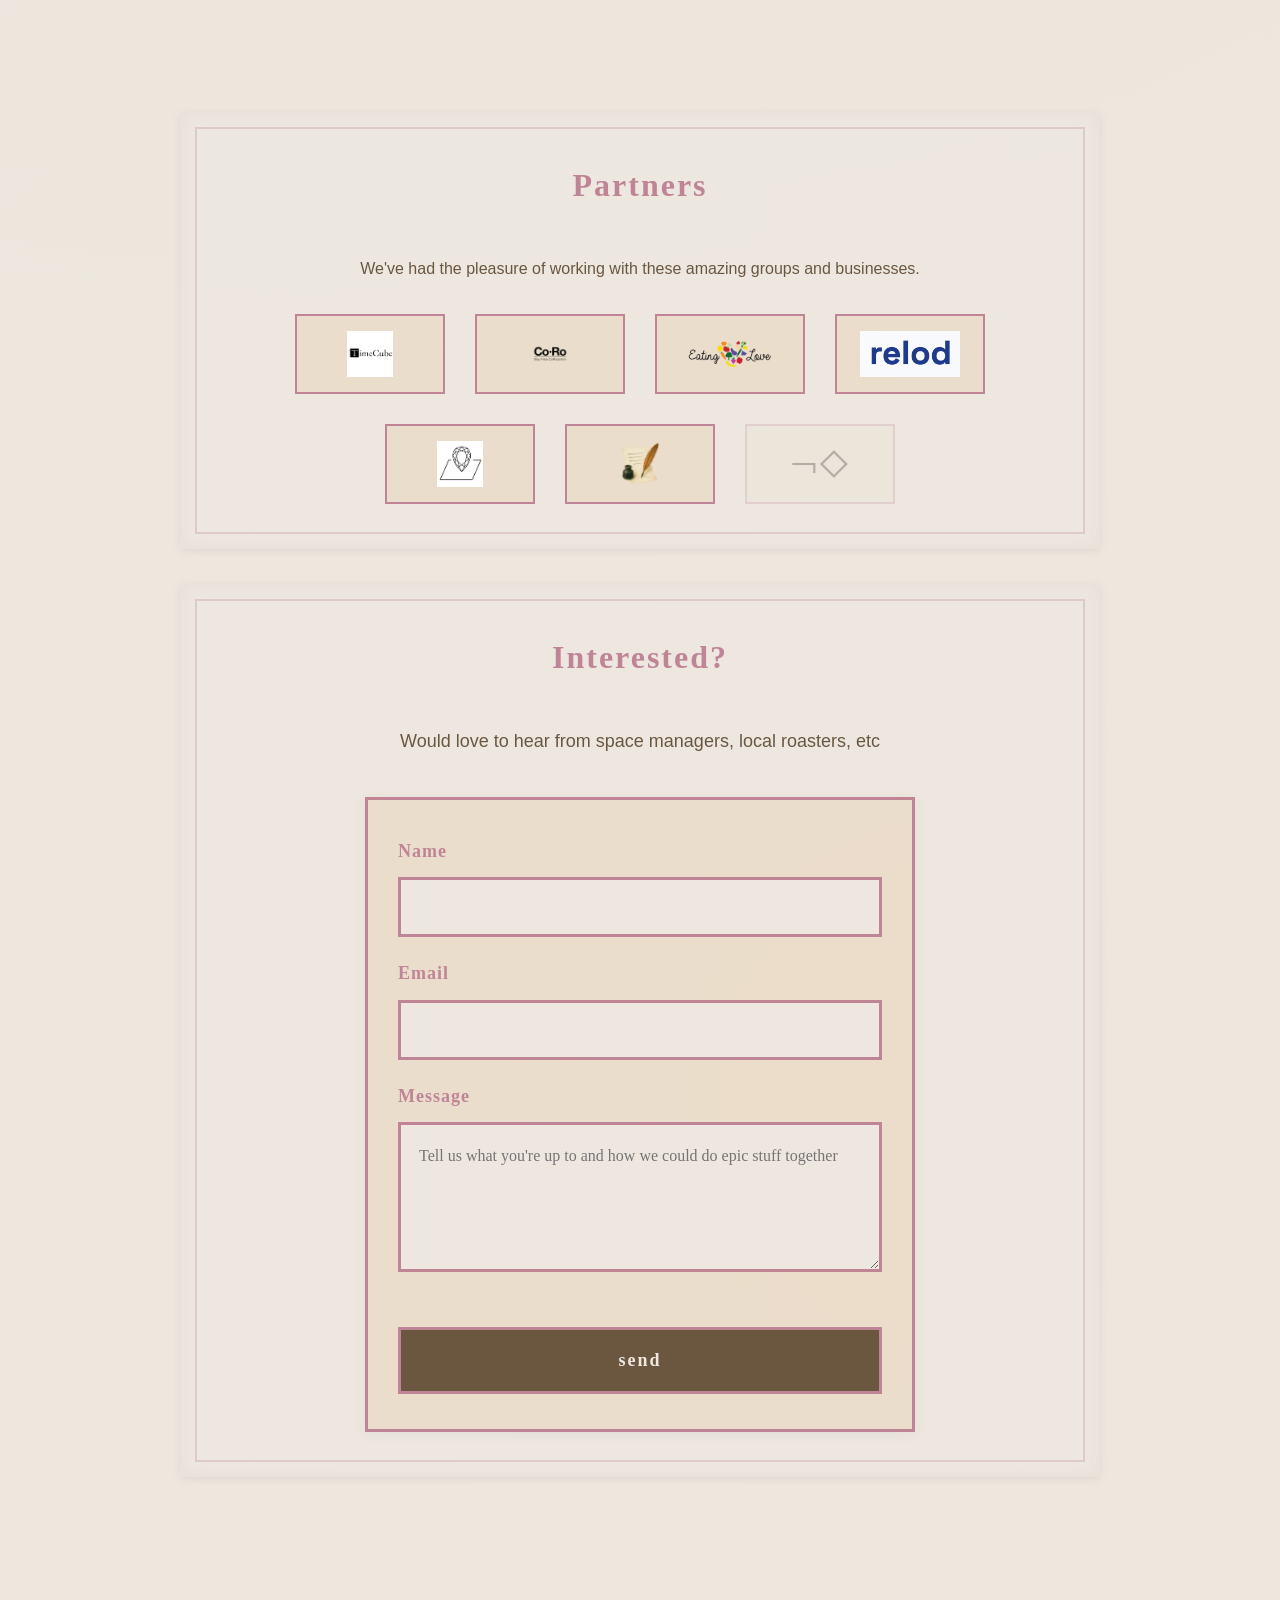
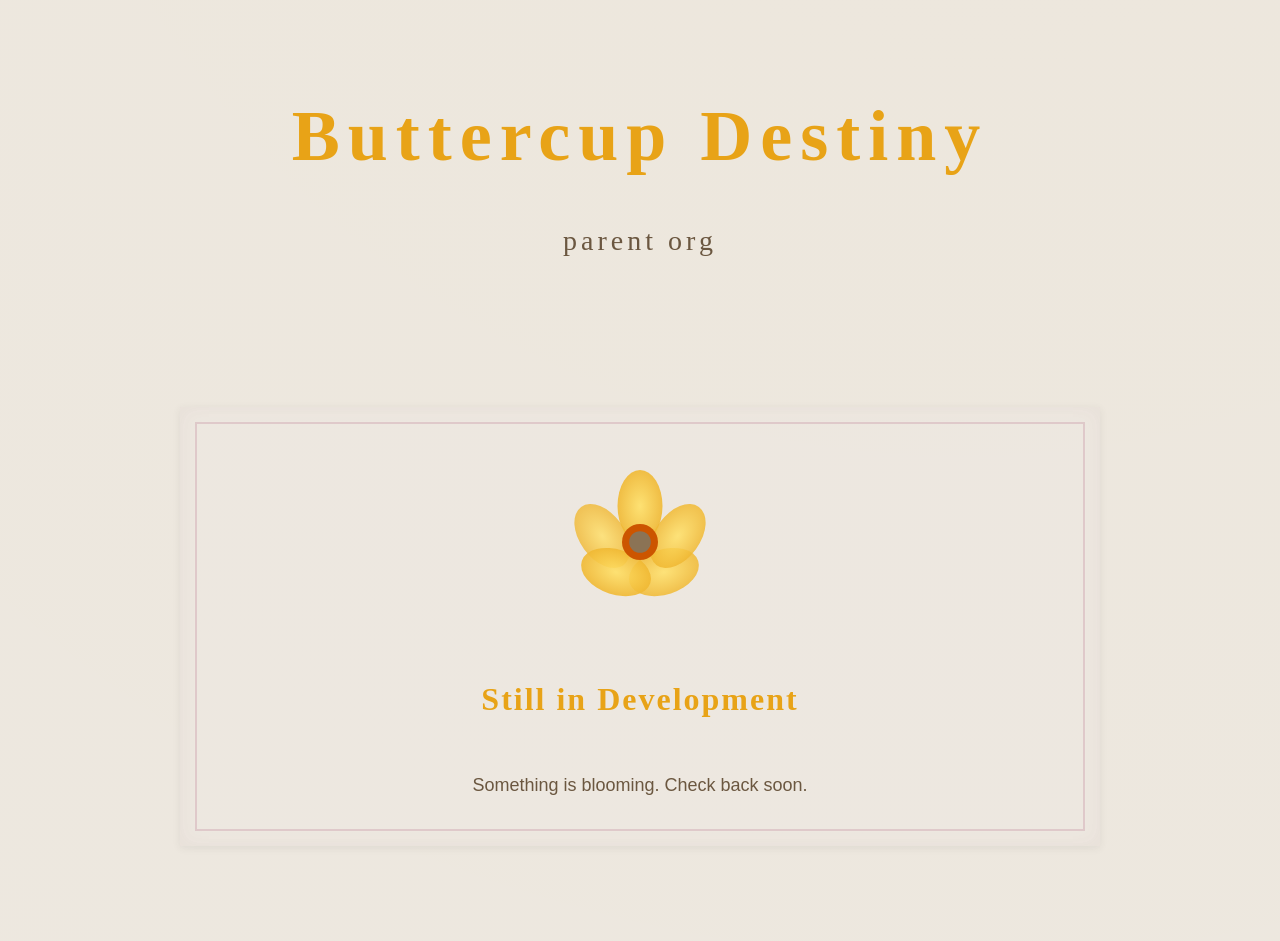
==== commit 2ee6a5dc: "collab not partner" ====
--- a/index.html
+++ b/index.html
@@ -3,7 +3,7 @@
 <head>
     <meta charset="UTF-8">
     <meta name="viewport" content="width=device-width, initial-scale=1.0">
-    <meta name="description" content="Gratified - A coffee experience bringing warmth, creativity, and community to every corner. Explore our menu, subscribe for perks, or partner with us.">
+    <meta name="description" content="coffee + art">
     <title>Gratified  |  coffee + art</title>
     <link rel="icon" href="data:image/svg+xml,<svg xmlns='http://www.w3.org/2000/svg' viewBox='0 0 32 32'><rect x='8' y='8' width='16' height='16' fill='%23C08497' transform='rotate(45 16 16)'/><rect x='10' y='10' width='12' height='12' fill='%23C08497' transform='rotate(45 16 16)'/></svg>">
     <link href="https://api.fontshare.com/v2/css?f[]=Satoshi@1&display=swap" rel="stylesheet">
@@ -40,9 +40,9 @@
             <span class="nav-icon icon-equal"></span>
            <!-- <span class="nav-label">Menu</span> -->
         </a>
-        <a href="#subscribe" class="nav-link" data-page="subscribe">
+        <a href="#collab" class="nav-link" data-page="collab">
             <svg class="nav-icon icon-diamond" xmlns="http://www.w3.org/2000/svg" width="24" height="24" viewBox="0 0 24 24" fill="currentColor" aria-hidden="true"><rect x="3" y="3" width="18" height="18"></rect></svg>
-            <!--<span class="nav-label">Subscribe</span> -->
+            <!--<span class="nav-label">Collab</span> -->
         </a>
         <a href="#partnerships" class="nav-link" data-page="partnerships">
             <svg class="nav-icon icon-bronze" xmlns="http://www.w3.org/2000/svg" width="24" height="24" viewBox="0 0 24 24" fill="currentColor" aria-hidden="true"><rect x="3" y="3" width="18" height="18"></rect></svg>
@@ -140,8 +140,8 @@
         </div>
 
         <!-- ========== SUBSCRIPTION PAGE ========== -->
-        <!-- Subscribe page content loaded from config/subscribe-config.json -->
-        <div class="page" id="page-subscribe" data-page="subscribe">
+        <!-- collab page content loaded from config/collab-config.json -->
+        <div class="page" id="page-collab" data-page="collab">
             <div class="container">
                 <div class="header">
                     <h2 class="logo"></h2>
@@ -454,7 +454,7 @@
         <a href="#menu" class="mobile-nav-item" data-page="menu" aria-label="Menu">
             <span class="mobile-nav-icon icon-equal"></span>
         </a>
-        <a href="#subscribe" class="mobile-nav-item" data-page="subscribe" aria-label="Subscribe">
+        <a href="#collab" class="mobile-nav-item" data-page="collab" aria-label="collab">
             <svg class="mobile-nav-icon icon-diamond" xmlns="http://www.w3.org/2000/svg" width="24" height="24" viewBox="0 0 24 24" fill="currentColor" aria-hidden="true"><rect x="3" y="3" width="18" height="18"></rect></svg>
         </a>
         <a href="#partnerships" class="mobile-nav-item" data-page="partnerships" aria-label="Partner">
@@ -480,7 +480,7 @@
     <script src="assets/js/particles.js"></script>
     <script src="assets/js/liquid-shader.js"></script>
     <script src="assets/js/menu-loader.js"></script>
-    <script src="assets/js/subscribe-loader.js"></script>
+    <script src="assets/js/collab-loader.js"></script>
     <script src="assets/js/catering-loader.js"></script>
    <!-- <script src="assets/js/partnership-loader.js"></script> -->
     <script src="assets/js/drink-detail.js"></script>
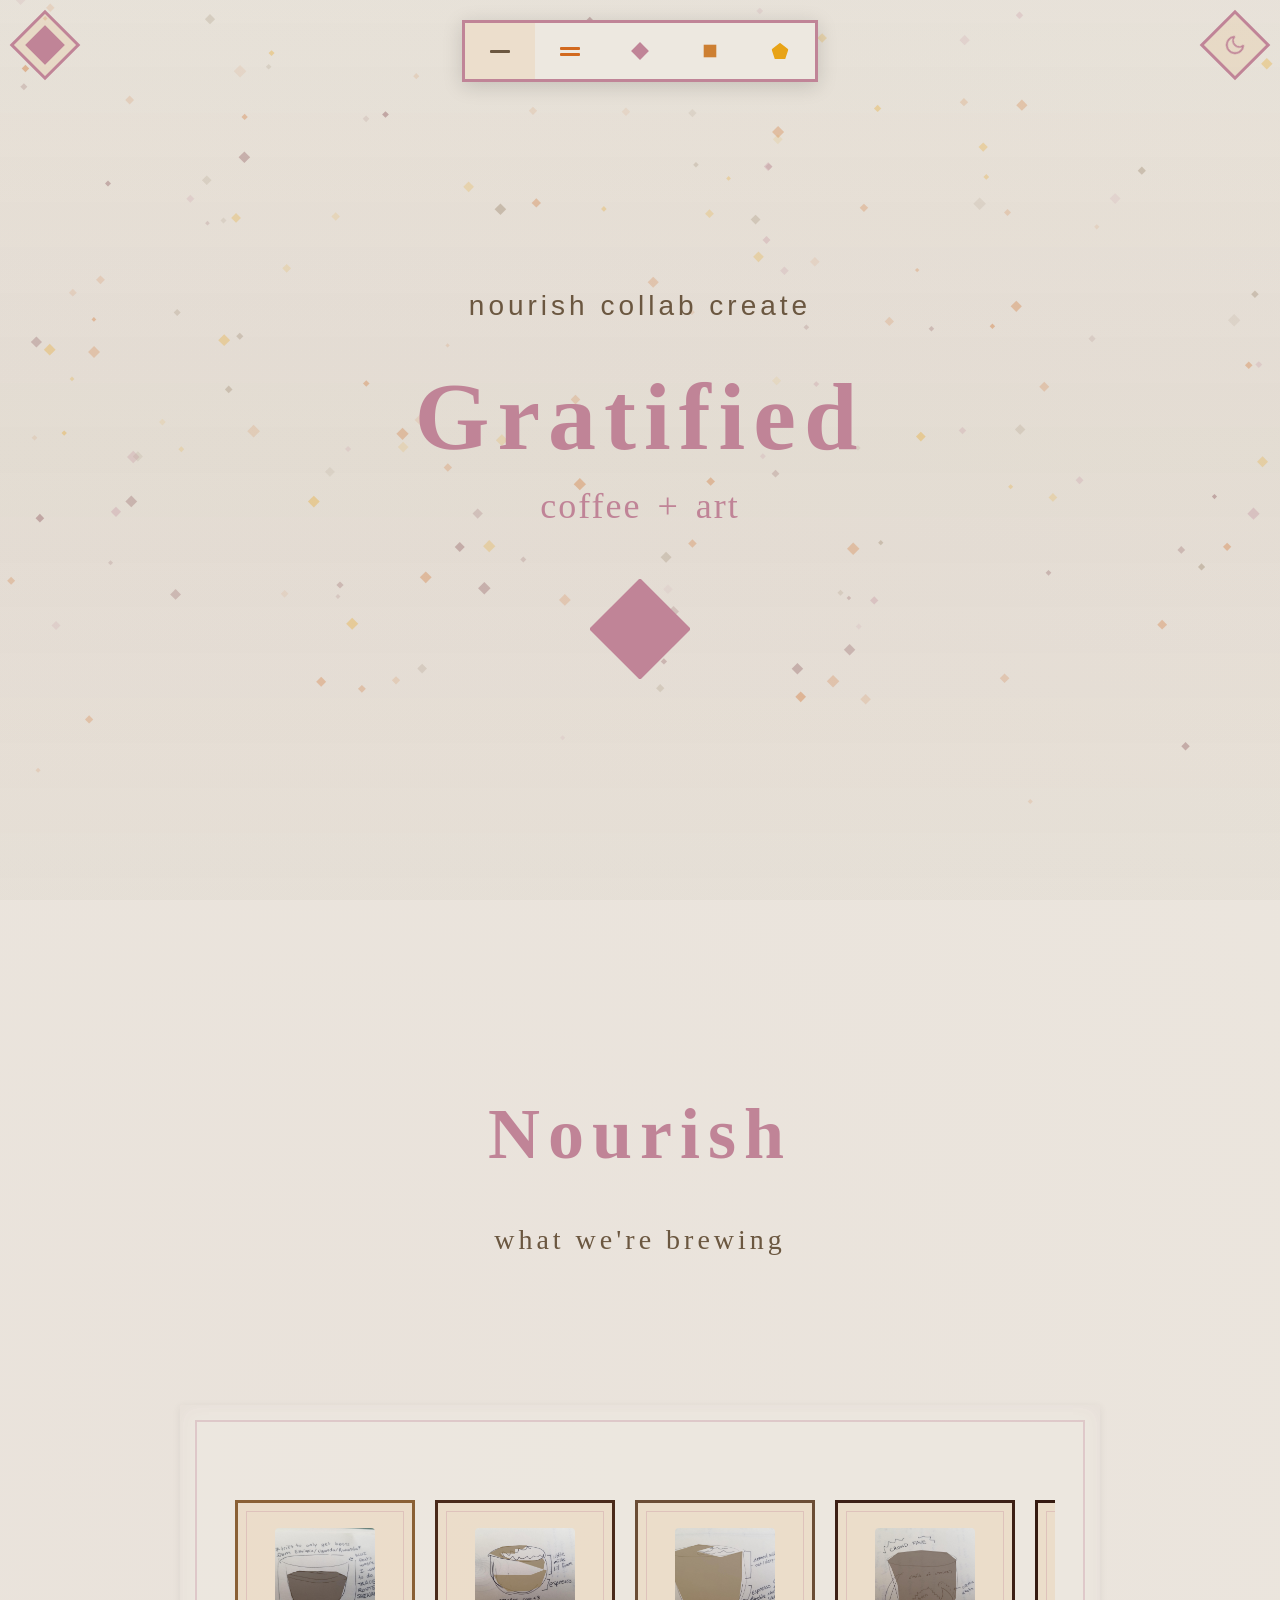
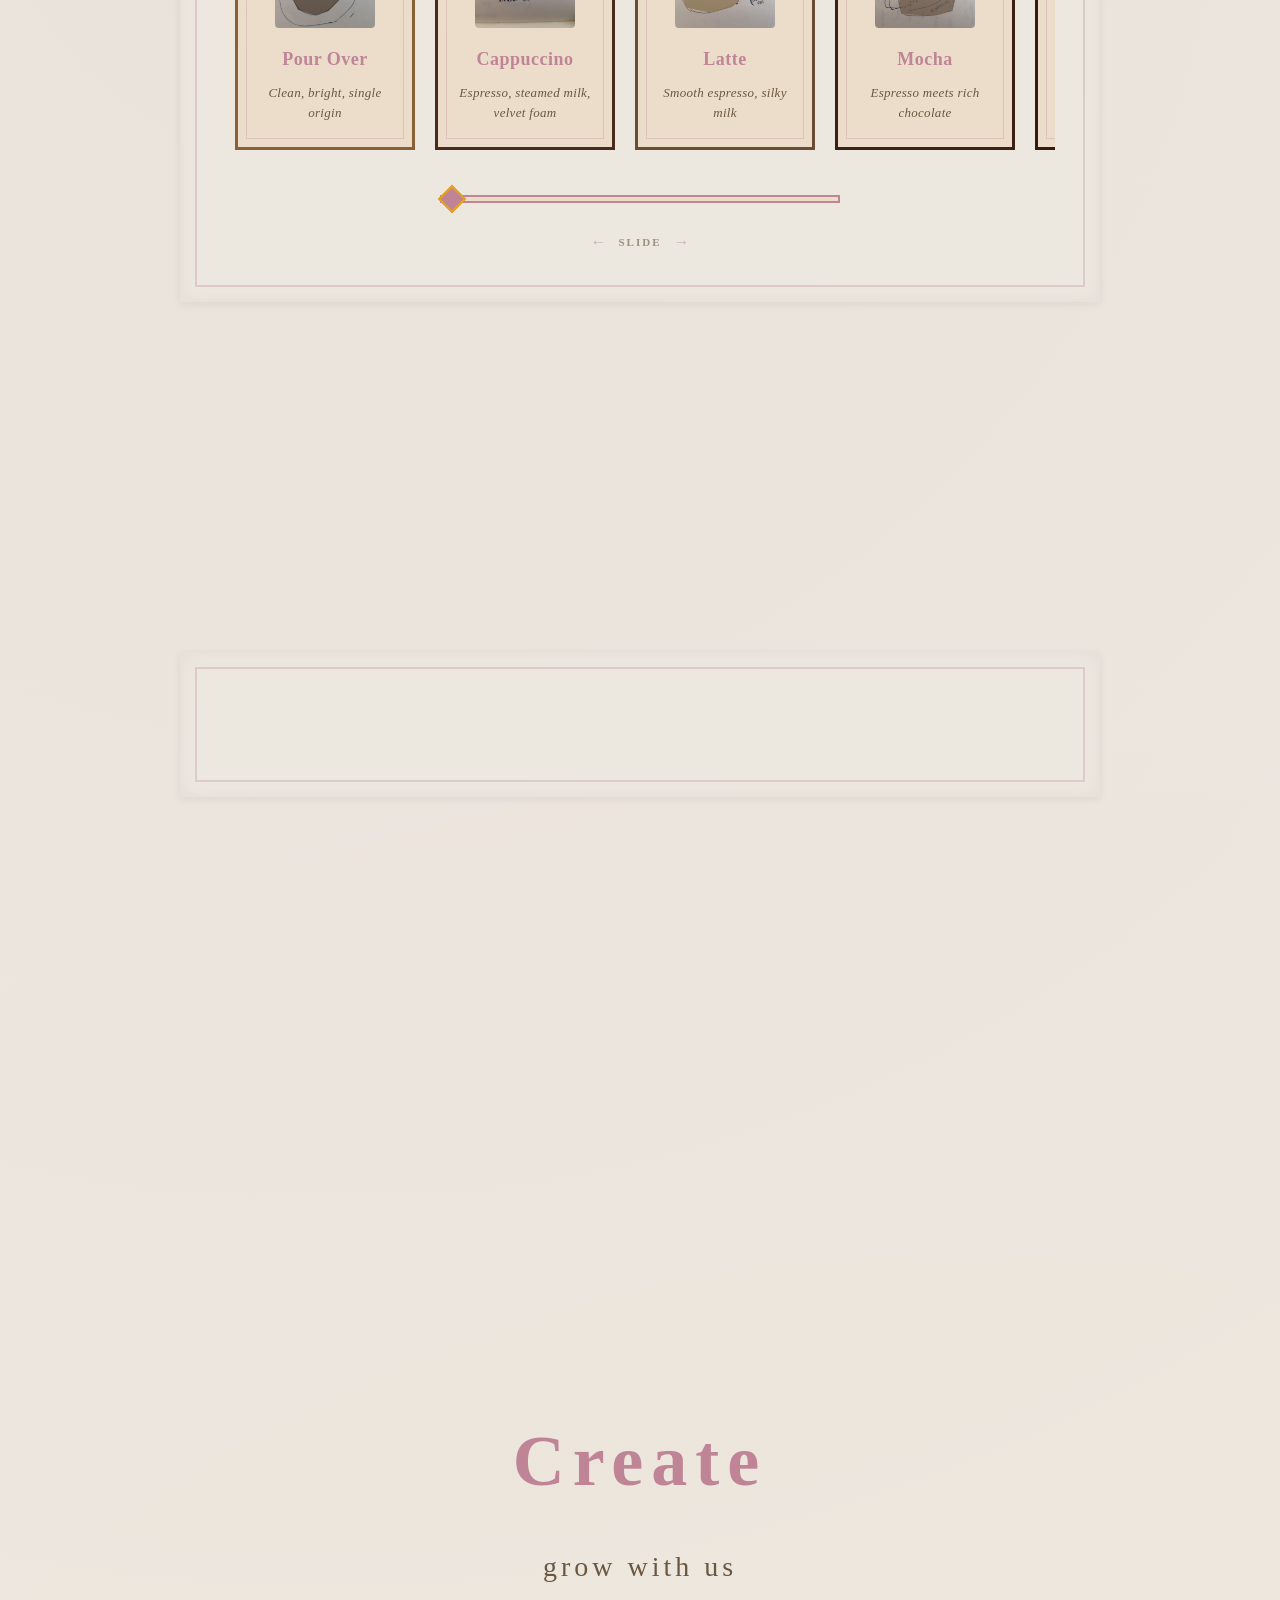
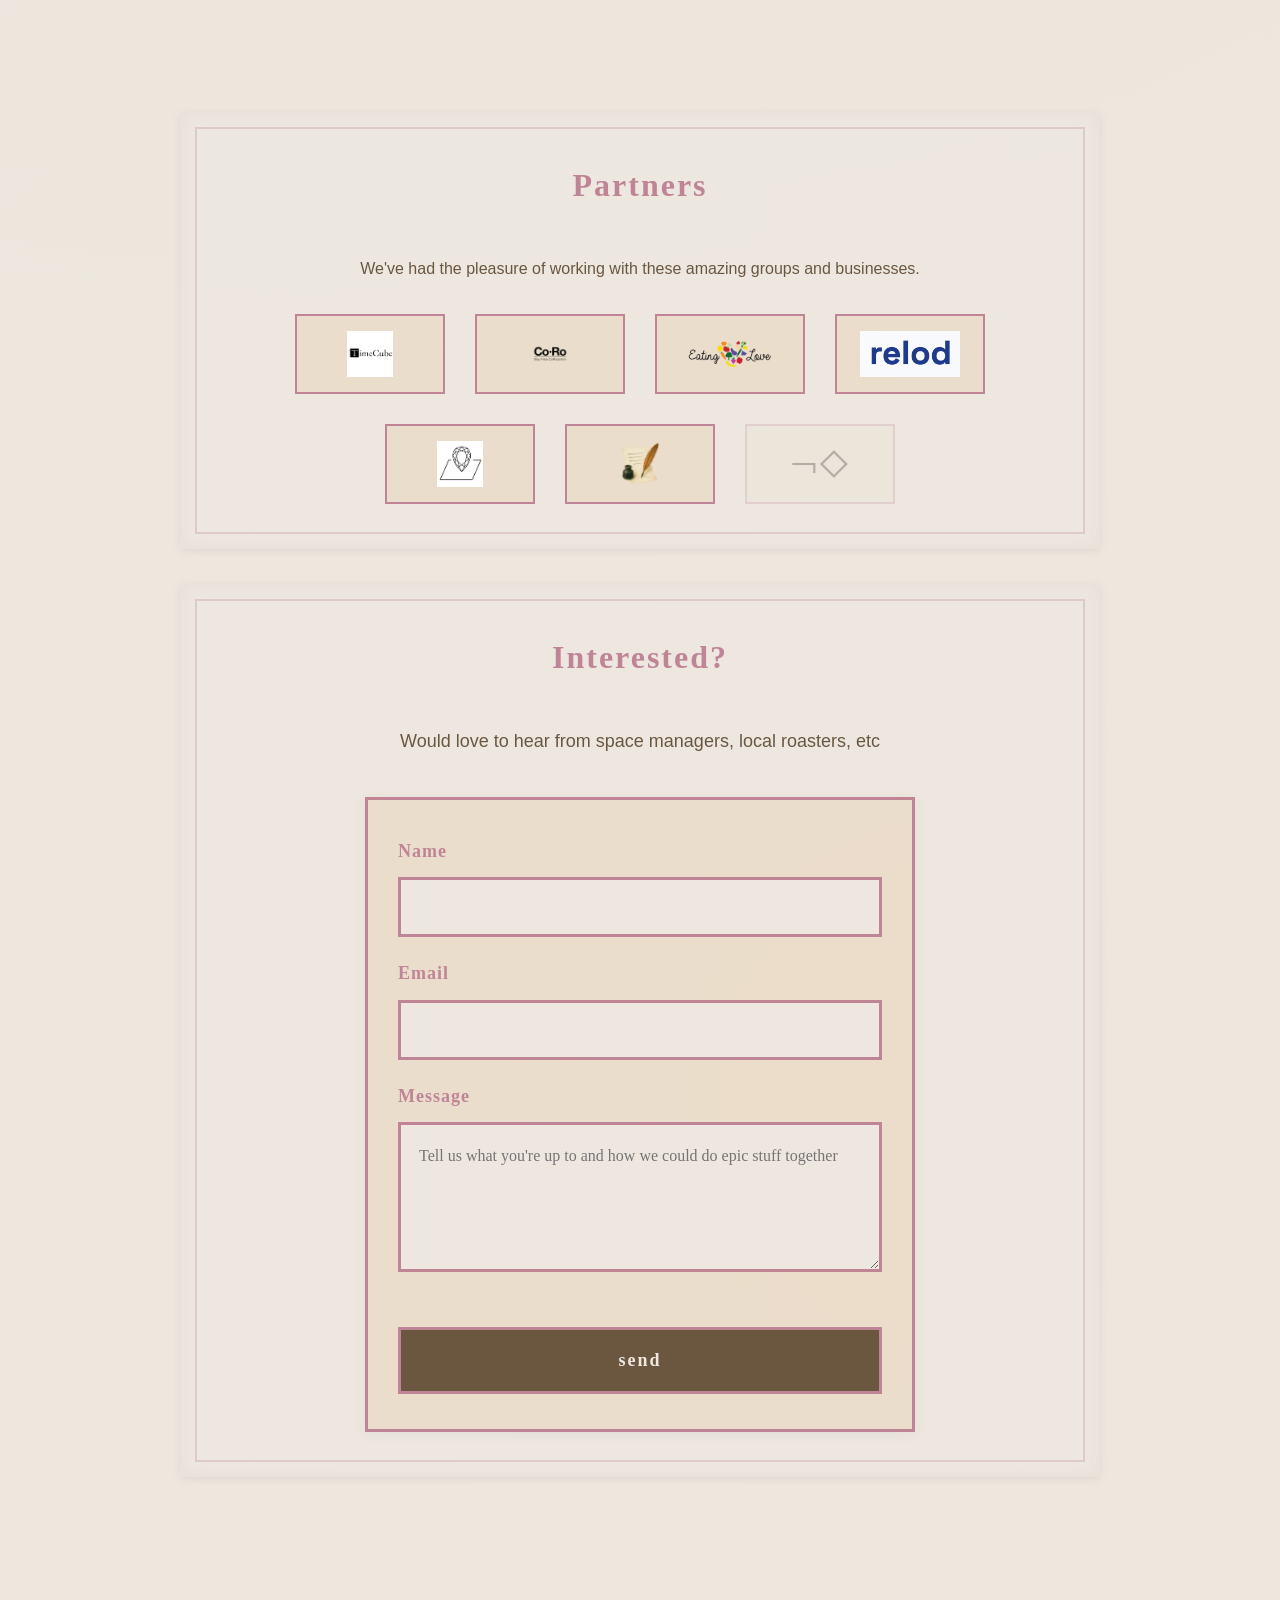
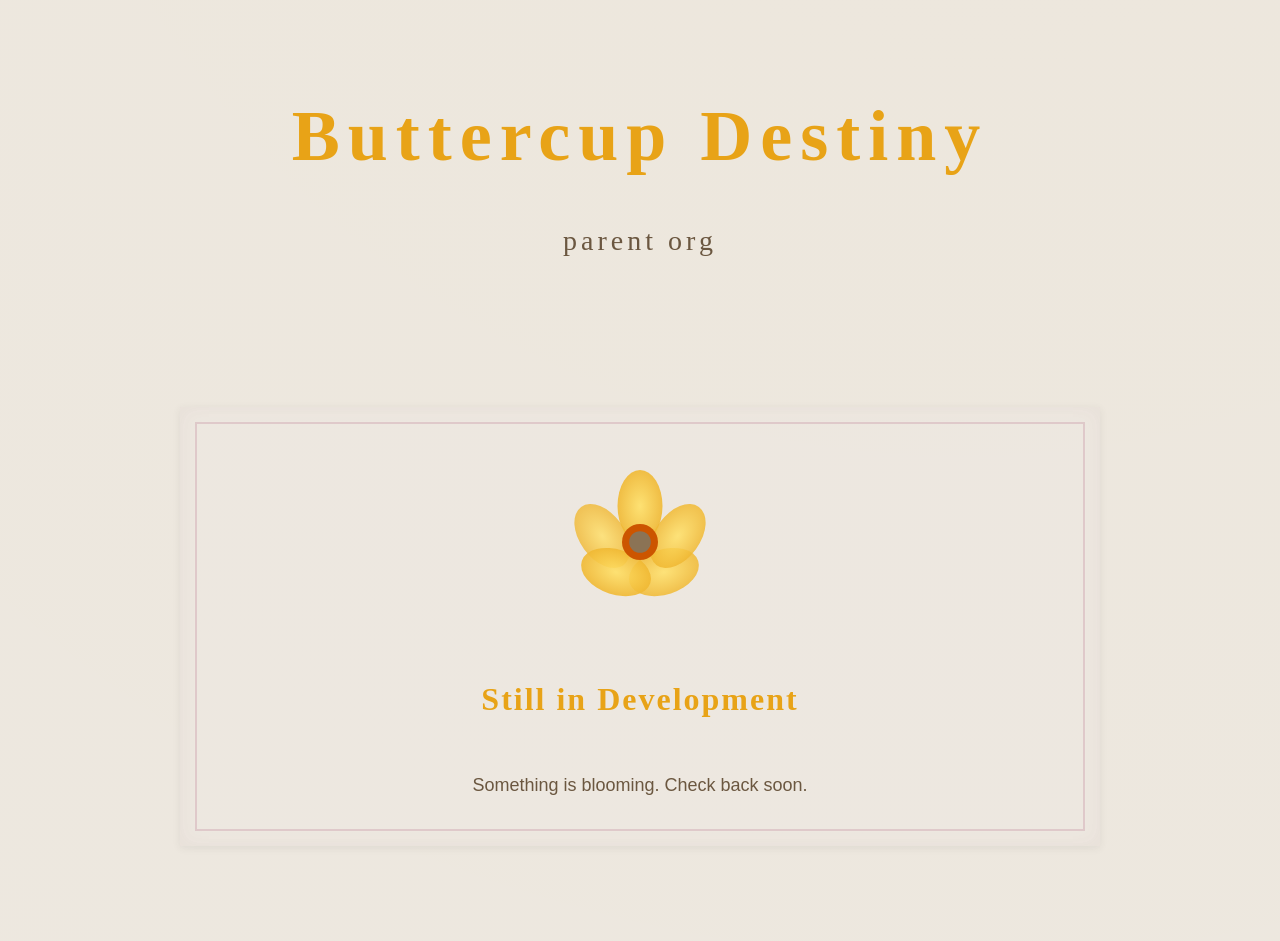
==== commit d24b8670: "Rename partnerships page to create page" ====
--- a/index.html
+++ b/index.html
@@ -44,9 +44,9 @@
             <svg class="nav-icon icon-diamond" xmlns="http://www.w3.org/2000/svg" width="24" height="24" viewBox="0 0 24 24" fill="currentColor" aria-hidden="true"><rect x="3" y="3" width="18" height="18"></rect></svg>
             <!--<span class="nav-label">Collab</span> -->
         </a>
-        <a href="#partnerships" class="nav-link" data-page="partnerships">
+        <a href="#create" class="nav-link" data-page="create">
             <svg class="nav-icon icon-bronze" xmlns="http://www.w3.org/2000/svg" width="24" height="24" viewBox="0 0 24 24" fill="currentColor" aria-hidden="true"><rect x="3" y="3" width="18" height="18"></rect></svg>
-            <!-- <span class="nav-label">Partner</span>  -->
+            <!-- <span class="nav-label">Create</span>  -->
         </a>
         <a href="#buttercup" class="nav-link" data-page="buttercup">
             <svg class="nav-icon icon-yellow" xmlns="http://www.w3.org/2000/svg" width="24" height="24" viewBox="0 0 511.995 511.995" fill="currentColor" aria-hidden="true"><path d="M507.807,200.272L262.474,12.859c-3.819-2.923-9.109-2.923-12.949,0L4.191,200.272c-3.627,2.773-5.077,7.509-3.648,11.84l93.717,281.92c1.451,4.352,5.547,7.296,10.133,7.296h303.253c4.608,0,8.683-2.944,10.091-7.296l93.717-281.92C512.885,207.803,511.413,203.046,507.807,200.272z"/></svg>
@@ -158,11 +158,11 @@
             </div>
         </div>
 
-        <!-- ========== PARTNERSHIPS PAGE ========== -->
-        <div class="page" id="page-partnerships" data-page="partnerships">
+        <!-- ========== create PAGE ========== -->
+        <div class="page" id="page-create" data-page="create">
             <div class="container">
                 <div class="header">
-                    <h2 class="logo">Collab</h2>
+                    <h2 class="logo">Create</h2>
                     <div class="tagline">grow with us</div>
                 </div>
 
@@ -234,7 +234,7 @@
                                         <textarea class="form-textarea" id="partner-details" name="details" placeholder="What you're looking for, ideas, questions..."></textarea>
                                     </div>
 
-                                    <button type="submit" class="submit-btn" id="partnershipSubmit" disabled>Select a category above</button>
+                                    <button type="submit" class="submit-btn" id="createubmit" disabled>Select a category above</button>
                                 </form>
 
                                 <button class="info-card-toggle" id="infoCardToggle" aria-label="Toggle info panel" title="More info"></button>
@@ -457,7 +457,7 @@
         <a href="#collab" class="mobile-nav-item" data-page="collab" aria-label="collab">
             <svg class="mobile-nav-icon icon-diamond" xmlns="http://www.w3.org/2000/svg" width="24" height="24" viewBox="0 0 24 24" fill="currentColor" aria-hidden="true"><rect x="3" y="3" width="18" height="18"></rect></svg>
         </a>
-        <a href="#partnerships" class="mobile-nav-item" data-page="partnerships" aria-label="Partner">
+        <a href="#create" class="mobile-nav-item" data-page="create" aria-label="Partner">
             <svg class="mobile-nav-icon icon-bronze" xmlns="http://www.w3.org/2000/svg" width="24" height="24" viewBox="0 0 24 24" fill="currentColor" aria-hidden="true"><rect x="3" y="3" width="18" height="18"></rect></svg>
         </a>
         <a href="#buttercup" class="mobile-nav-item" data-page="buttercup" aria-label="Buttercup">
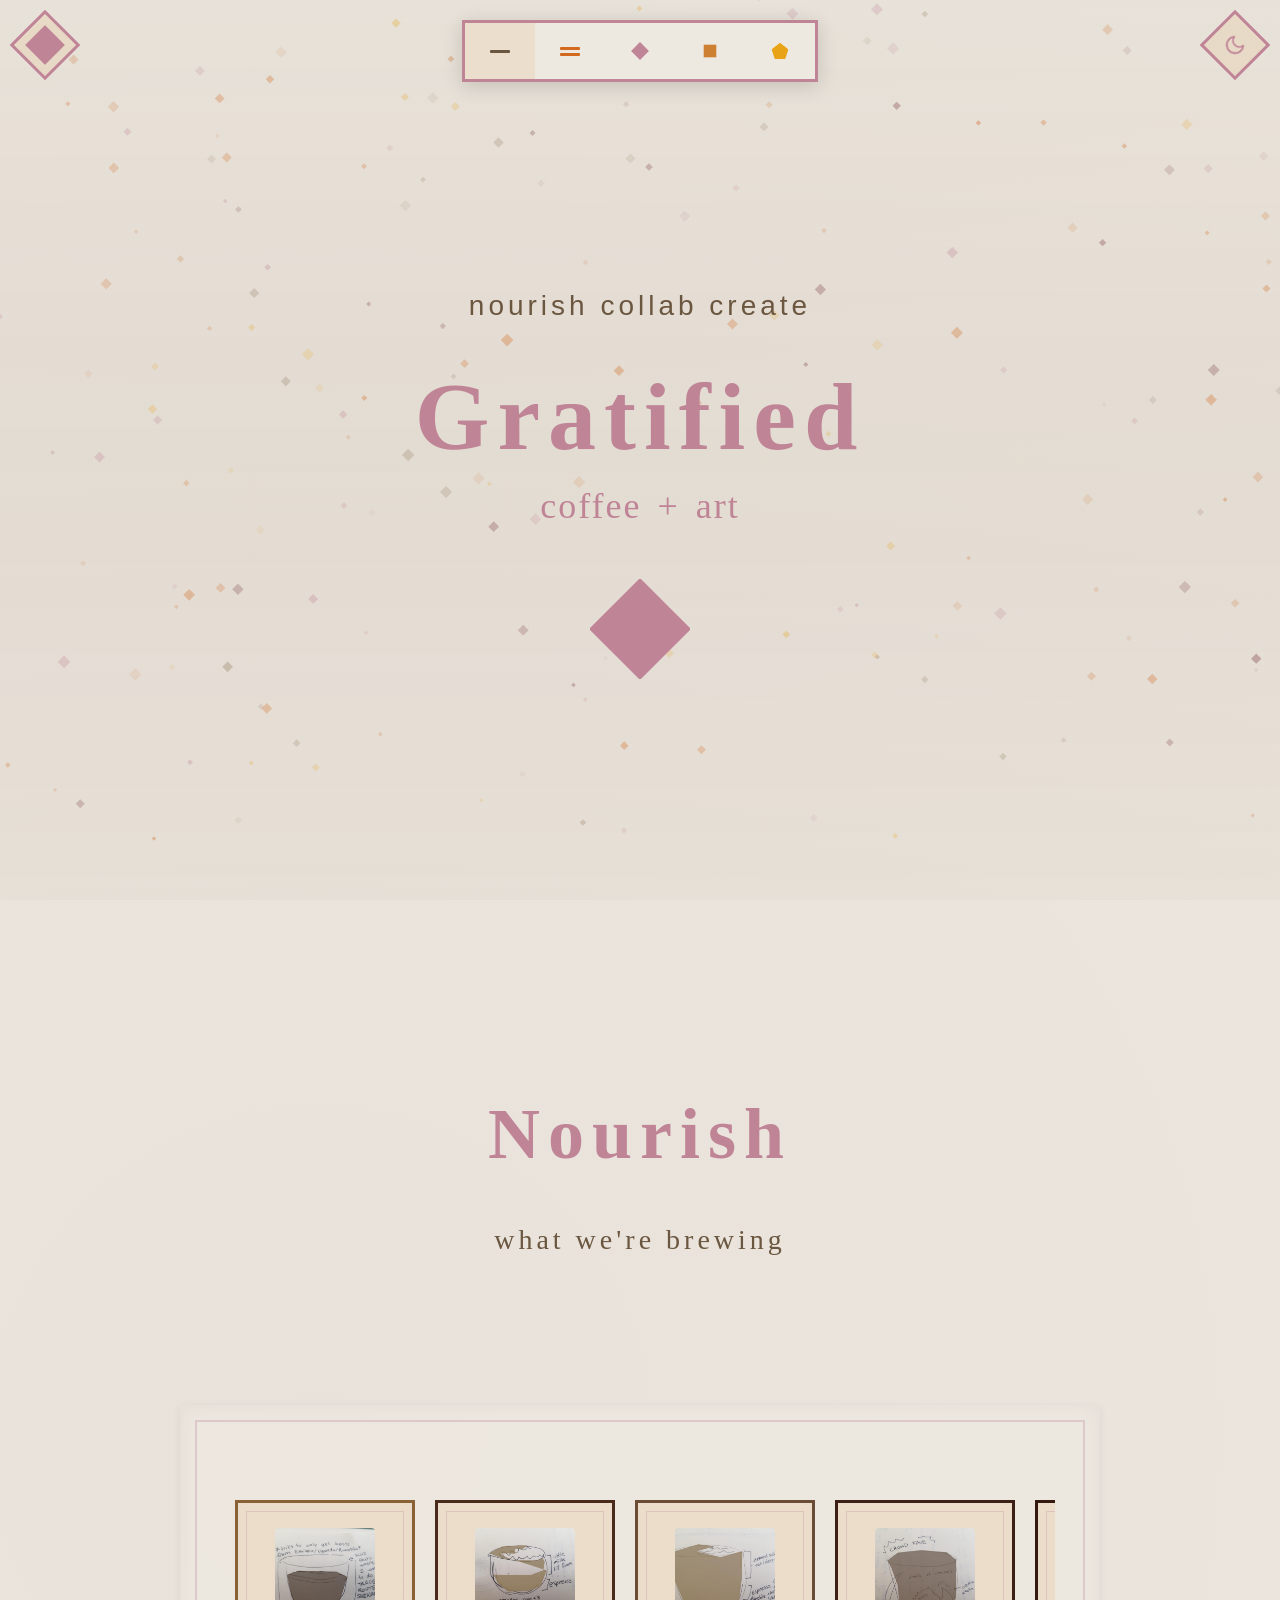
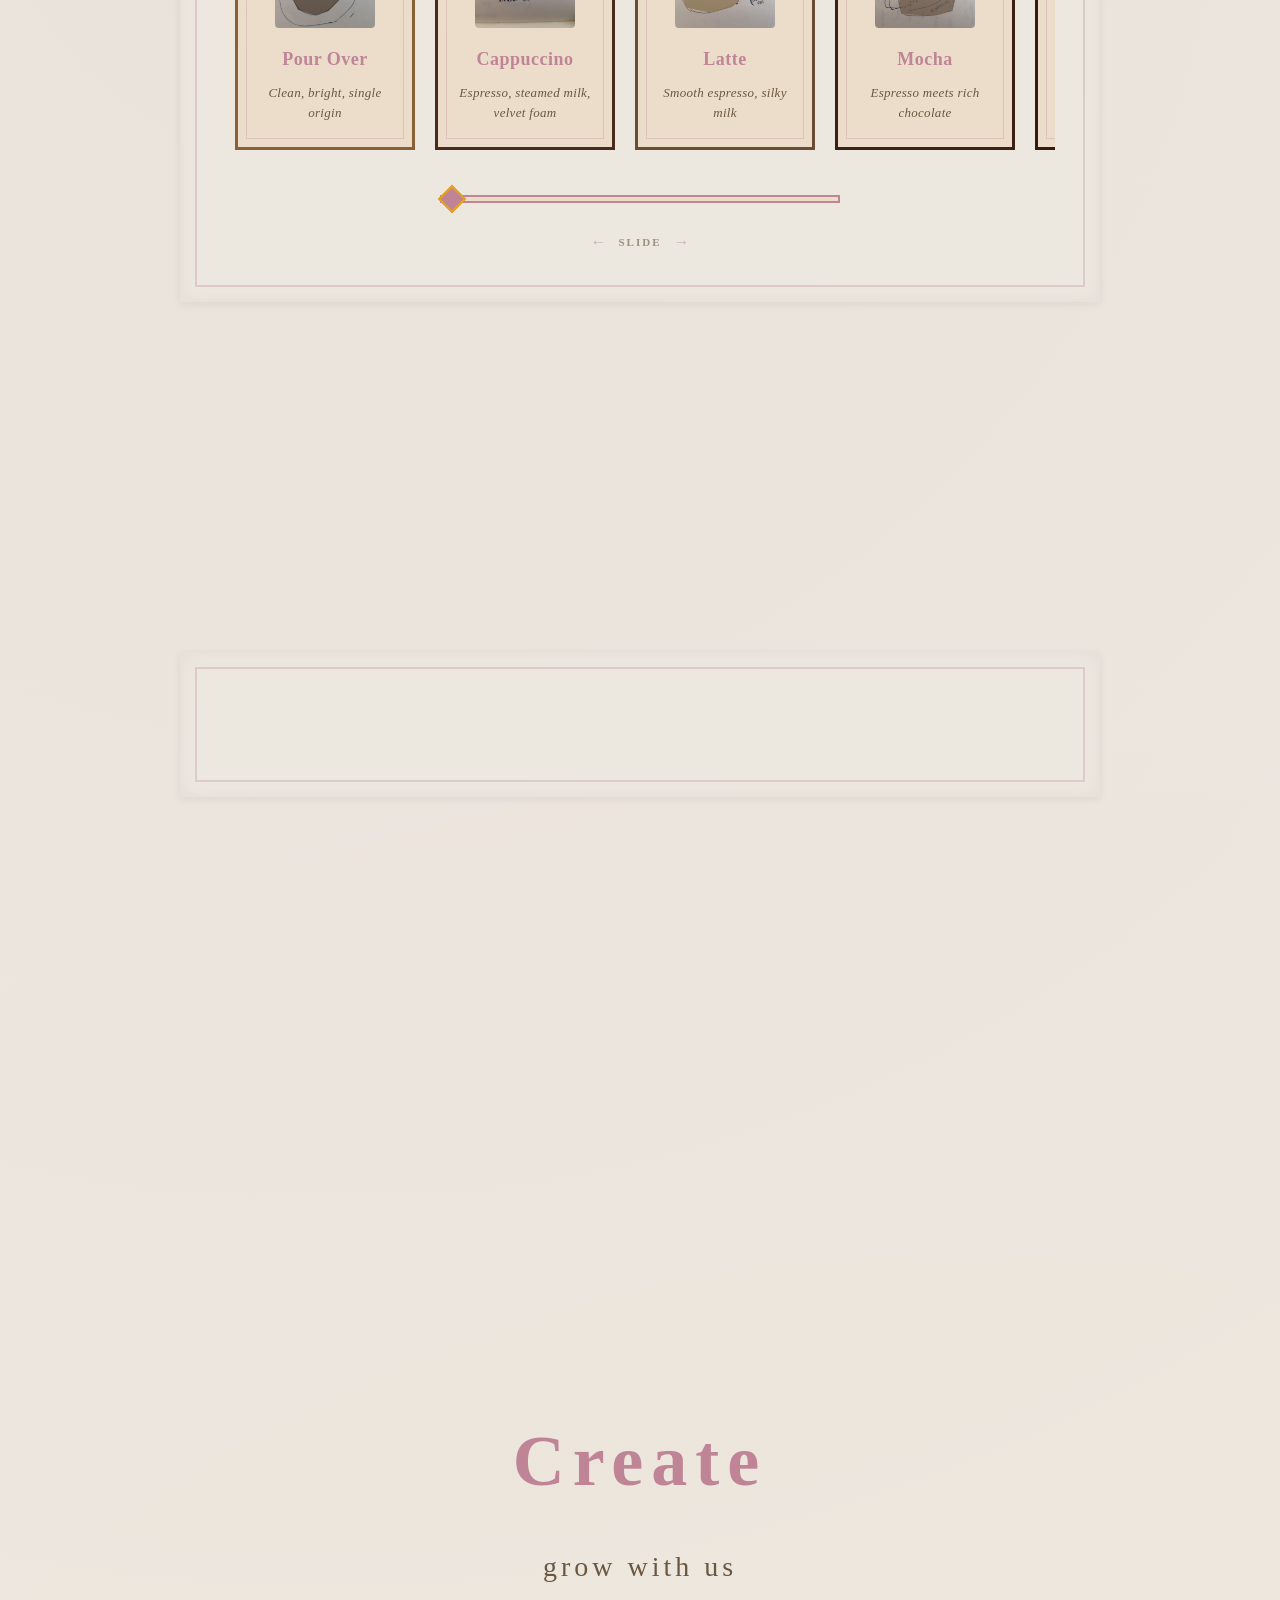
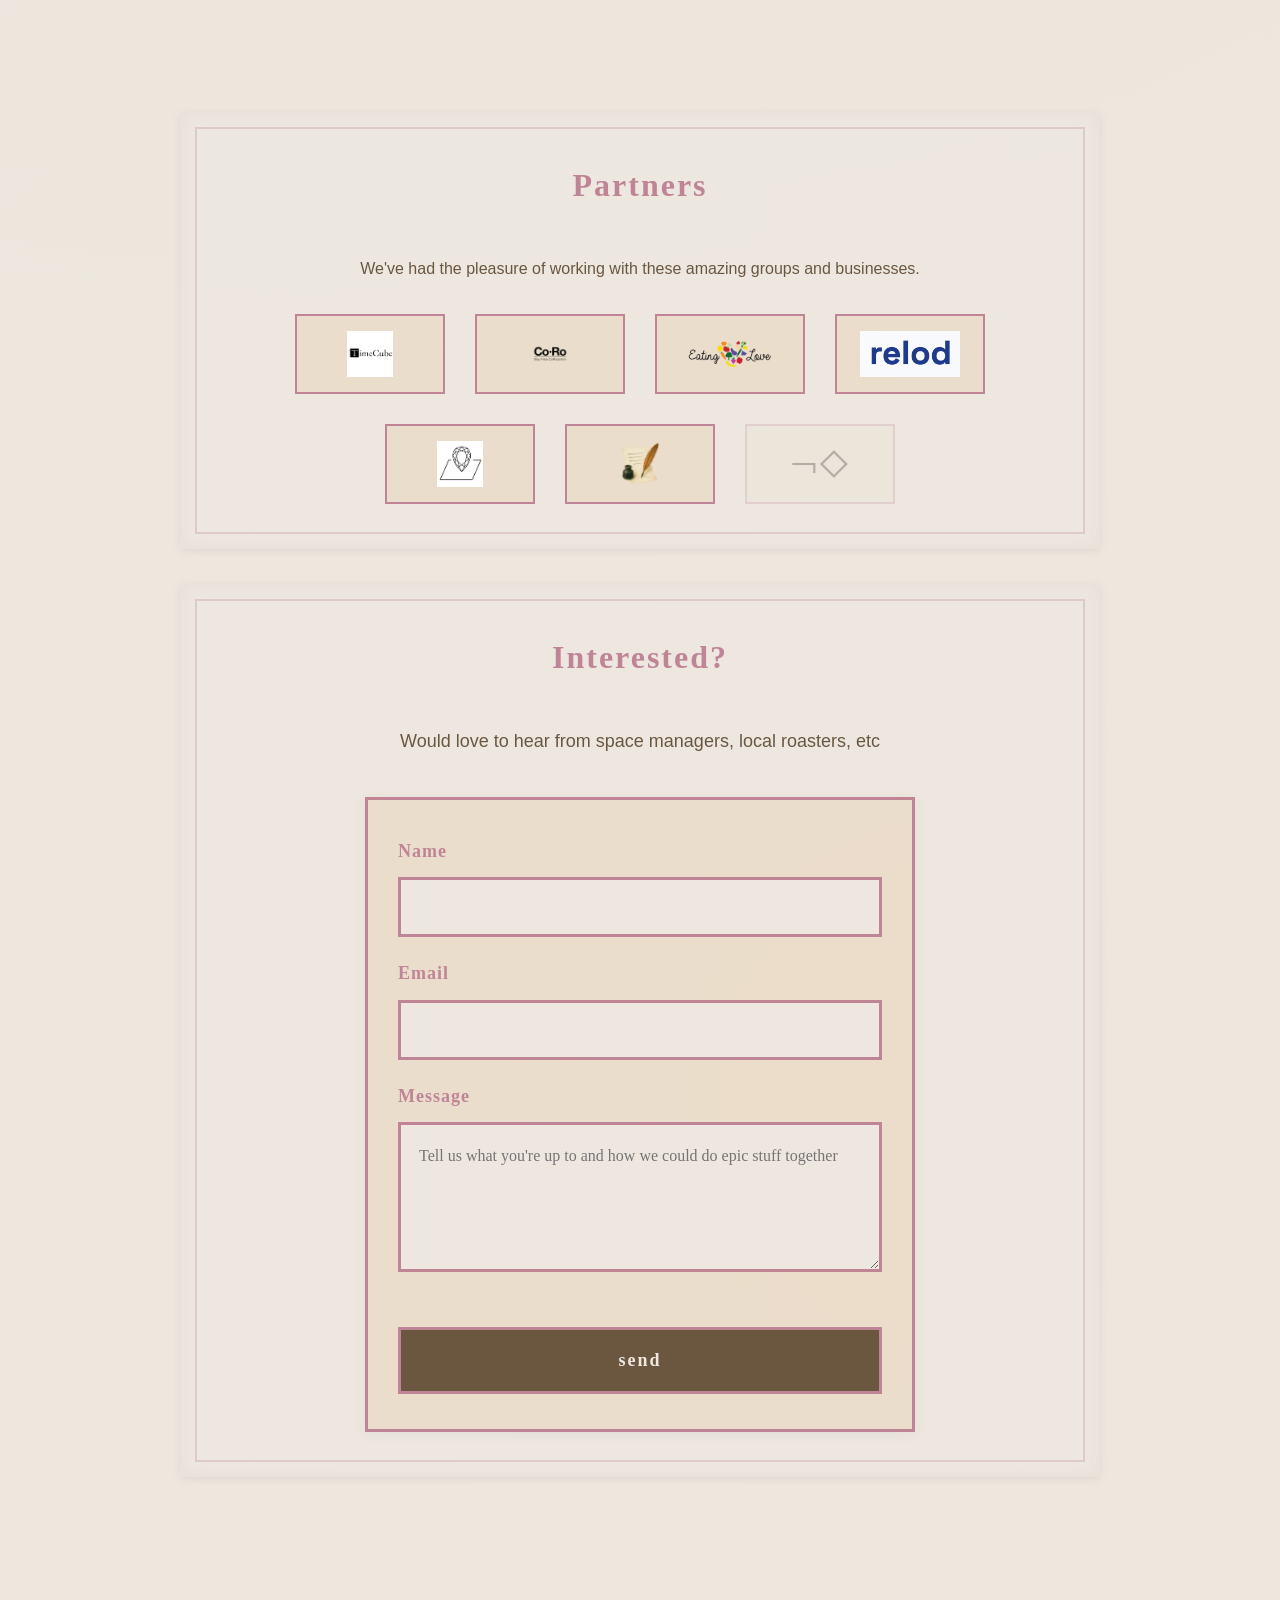
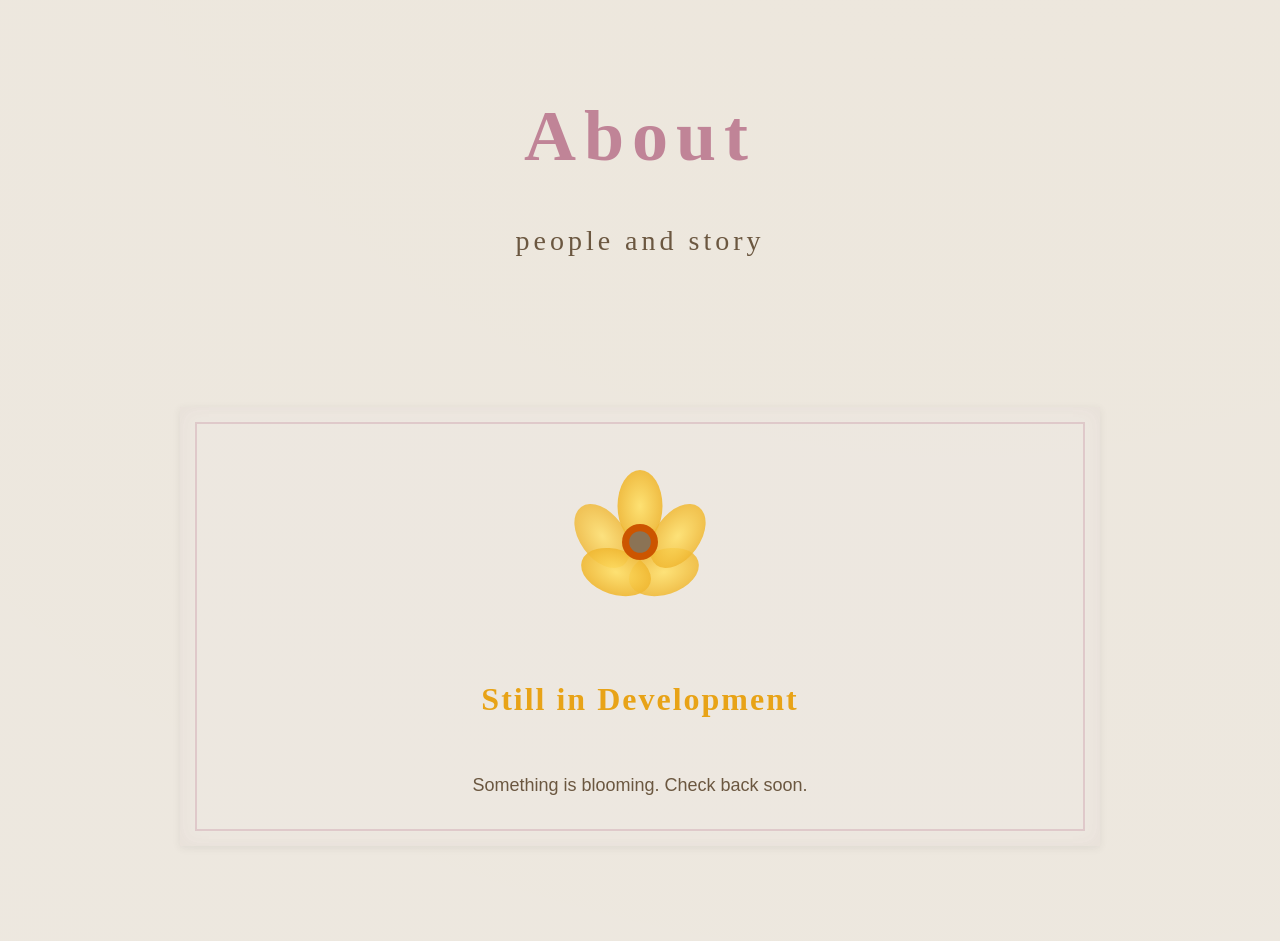
==== commit 1bd3a60a: "Update navigation links and add nourish page" ====
--- a/index.html
+++ b/index.html
@@ -36,9 +36,9 @@
             <span class="nav-icon icon-dash"></span>
           <!--  <span class="nav-label">Home</span> -->
         </a>
-        <a href="#menu" class="nav-link" data-page="menu">
+        <a href="#nourish" class="nav-link" data-page="nourish">
             <span class="nav-icon icon-equal"></span>
-           <!-- <span class="nav-label">Menu</span> -->
+           <!-- <span class="nav-label">Nourish</span> -->
         </a>
         <a href="#collab" class="nav-link" data-page="collab">
             <svg class="nav-icon icon-diamond" xmlns="http://www.w3.org/2000/svg" width="24" height="24" viewBox="0 0 24 24" fill="currentColor" aria-hidden="true"><rect x="3" y="3" width="18" height="18"></rect></svg>
@@ -48,9 +48,9 @@
             <svg class="nav-icon icon-bronze" xmlns="http://www.w3.org/2000/svg" width="24" height="24" viewBox="0 0 24 24" fill="currentColor" aria-hidden="true"><rect x="3" y="3" width="18" height="18"></rect></svg>
             <!-- <span class="nav-label">Create</span>  -->
         </a>
-        <a href="#buttercup" class="nav-link" data-page="buttercup">
+        <a href="#about" class="nav-link" data-page="about">
             <svg class="nav-icon icon-yellow" xmlns="http://www.w3.org/2000/svg" width="24" height="24" viewBox="0 0 511.995 511.995" fill="currentColor" aria-hidden="true"><path d="M507.807,200.272L262.474,12.859c-3.819-2.923-9.109-2.923-12.949,0L4.191,200.272c-3.627,2.773-5.077,7.509-3.648,11.84l93.717,281.92c1.451,4.352,5.547,7.296,10.133,7.296h303.253c4.608,0,8.683-2.944,10.091-7.296l93.717-281.92C512.885,207.803,511.413,203.046,507.807,200.272z"/></svg>
-           <!-- <span class="nav-label">Buttercup</span> -->
+           <!-- <span class="nav-label">About</span> -->
         </a>
     </nav>
 
@@ -91,8 +91,13 @@
             </div>
         </div>
 
-        <!-- ========== MENU PAGE ========== -->
-        <div class="page" id="page-menu" data-page="menu">
+
+
+
+
+        
+        <!-- ========== NOURISH PAGE ========== -->
+        <div class="page" id="page-nourish" data-page="nourish">
             <div class="container">
                 <div class="header">
                     <h2 class="logo">Nourish</h2>
@@ -100,7 +105,7 @@
                 </div>
 
                 <div class="content">
-                    <div class="section" id="menu">
+                    <div class="section" id="nourish">
                         <canvas id="liquid-canvas"></canvas>
 
                         <!-- Expanded drink detail view (hidden by default) -->
@@ -139,7 +144,12 @@
             </div>
         </div>
 
-        <!-- ========== SUBSCRIPTION PAGE ========== -->
+
+
+
+
+        
+        <!-- ========== CREATE PAGE ========== -->
         <!-- collab page content loaded from config/collab-config.json -->
         <div class="page" id="page-collab" data-page="collab">
             <div class="container">
@@ -158,7 +168,7 @@
             </div>
         </div>
 
-        <!-- ========== create PAGE ========== -->
+        <!-- ========== CREATE PAGE ========== -->
         <div class="page" id="page-create" data-page="create">
             <div class="container">
                 <div class="header">
@@ -166,89 +176,7 @@
                     <div class="tagline">grow with us</div>
                 </div>
 
-                <!--
-
-                <div class="content">
-                    <div class="section">
-                        <h3 class="section-title">Work With Us</h3>
-                        <p class="section-intro">We're always looking for venues, brands, and creatives who share our vision of community through coffee and art.</p>
-
-                        <div class="partnership-layout">
-                            <div class="partnership-form-container">
-                                <form id="partnershipForm" class="partnership-form">
-                                    <div class="form-group">
-                                        <label class="form-label">Who are you?</label>
-                                        <input type="hidden" id="partner-category" name="category" value="">
-                                        <div class="category-buttons" id="categoryButtons" role="group" aria-label="Select your role">
-                                            <button type="button" class="category-btn" data-category="investor" aria-pressed="false">Investor</button>
-                                            <button type="button" class="category-btn" data-category="business" aria-pressed="false">Business</button>
-                                            <button type="button" class="category-btn" data-category="barista" aria-pressed="false">Barista</button>
-                                        </div>
-                                    </div>
-
-                                    <div class="form-group">
-                                        <label class="form-label" for="partner-name">Your Name</label>
-                                        <input type="text" class="form-input" id="partner-name" name="name" required>
-                                    </div>
-
-                                    <div class="form-group">
-                                        <label class="form-label" for="partner-email">Email</label>
-                                        <input type="email" class="form-input" id="partner-email" name="email" required>
-                                    </div>
-
-                                    <div class="category-fields" data-category="investor">
-                                        <div class="form-group">
-                                            <label class="form-label" for="partner-phone">Phone</label>
-                                            <input type="tel" class="form-input" id="partner-phone" name="phone">
-                                        </div>
-                                        <div class="form-group">
-                                            <label class="form-label" for="partner-linkedin">LinkedIn or Website</label>
-                                            <input type="url" class="form-input" id="partner-linkedin" name="linkedin" placeholder="Optional">
-                                        </div>
-                                    </div>
-
-                                    <div class="category-fields" data-category="business">
-                                        <div class="form-group">
-                                            <label class="form-label" for="partner-business">Business Name</label>
-                                            <input type="text" class="form-input" id="partner-business" name="business">
-                                        </div>
-                                        <div class="form-group">
-                                            <label class="form-label" for="partner-website">Website</label>
-                                            <input type="url" class="form-input" id="partner-website" name="website" placeholder="Optional">
-                                        </div>
-                                    </div>
-
-                                    <div class="category-fields" data-category="barista">
-                                        <div class="form-group">
-                                            <label class="form-label" for="partner-experience">Experience</label>
-                                            <input type="text" class="form-input" id="partner-experience" name="experience" placeholder="Years, previous roles...">
-                                        </div>
-                                        <div class="form-group">
-                                            <label class="form-label" for="partner-availability">Availability</label>
-                                            <input type="text" class="form-input" id="partner-availability" name="availability" placeholder="Weekends, mornings, flexible...">
-                                        </div>
-                                    </div>
-
-                                    <div class="form-group">
-                                        <label class="form-label" for="partner-details">Tell us more</label>
-                                        <textarea class="form-textarea" id="partner-details" name="details" placeholder="What you're looking for, ideas, questions..."></textarea>
-                                    </div>
-
-                                    <button type="submit" class="submit-btn" id="createubmit" disabled>Select a category above</button>
-                                </form>
-
-                                <button class="info-card-toggle" id="infoCardToggle" aria-label="Toggle info panel" title="More info"></button>
-                            </div>
-                        </div>
-                    </div>
-
-                    <div class="bottom-sheet-backdrop" id="bottomSheetBackdrop"></div>
-
-                    <div class="partnership-info-container">
-                        <div class="partnership-info-card" id="partnershipInfoCard">
-                        </div>
-                    </div>
--->
+        
                     <div class="section">
                         <h3 class="section-title">Partners</h3>
                         <p class="partners-note">We've had the pleasure of working with these amazing groups and businesses.</p>
@@ -297,12 +225,12 @@
             </div>
         </div>
 
-        <!-- ========== BUTTERCUP DESTINY PAGE ========== -->
-        <div class="page" id="page-buttercup" data-page="buttercup">
+        <!-- ========== END PAGE ========== -->
+        <div class="page" id="page-about" data-page="about">
             <div class="container">
                 <div class="header">
-                    <h2 class="logo buttercup-logo">Buttercup Destiny</h2>
-                    <div class="tagline">parent org</div>
+                    <h2 class="logo about-logo">About</h2>
+                    <div class="tagline">people and story</div>
                 </div>
 
                 <div class="content">
@@ -451,16 +379,16 @@
         <a href="#landing" class="mobile-nav-item" data-page="landing" aria-label="Home">
             <span class="mobile-nav-icon icon-dash"></span>
         </a>
-        <a href="#menu" class="mobile-nav-item" data-page="menu" aria-label="Menu">
+        <a href="#nourish" class="mobile-nav-item" data-page="nourish" aria-label="Nourish">
             <span class="mobile-nav-icon icon-equal"></span>
         </a>
-        <a href="#collab" class="mobile-nav-item" data-page="collab" aria-label="collab">
+        <a href="#collab" class="mobile-nav-item" data-page="collab" aria-label="Collab">
             <svg class="mobile-nav-icon icon-diamond" xmlns="http://www.w3.org/2000/svg" width="24" height="24" viewBox="0 0 24 24" fill="currentColor" aria-hidden="true"><rect x="3" y="3" width="18" height="18"></rect></svg>
         </a>
         <a href="#create" class="mobile-nav-item" data-page="create" aria-label="Partner">
             <svg class="mobile-nav-icon icon-bronze" xmlns="http://www.w3.org/2000/svg" width="24" height="24" viewBox="0 0 24 24" fill="currentColor" aria-hidden="true"><rect x="3" y="3" width="18" height="18"></rect></svg>
         </a>
-        <a href="#buttercup" class="mobile-nav-item" data-page="buttercup" aria-label="Buttercup">
+        <a href="#about" class="mobile-nav-item" data-page="about" aria-label="About">
             <svg class="mobile-nav-icon icon-yellow" xmlns="http://www.w3.org/2000/svg" width="24" height="24" viewBox="0 0 511.995 511.995" fill="currentColor" aria-hidden="true"><path d="M507.807,200.272L262.474,12.859c-3.819-2.923-9.109-2.923-12.949,0L4.191,200.272c-3.627,2.773-5.077,7.509-3.648,11.84l93.717,281.92c1.451,4.352,5.547,7.296,10.133,7.296h303.253c4.608,0,8.683-2.944,10.091-7.296l93.717-281.92C512.885,207.803,511.413,203.046,507.807,200.272z"/></svg>
         </a>
     </nav>
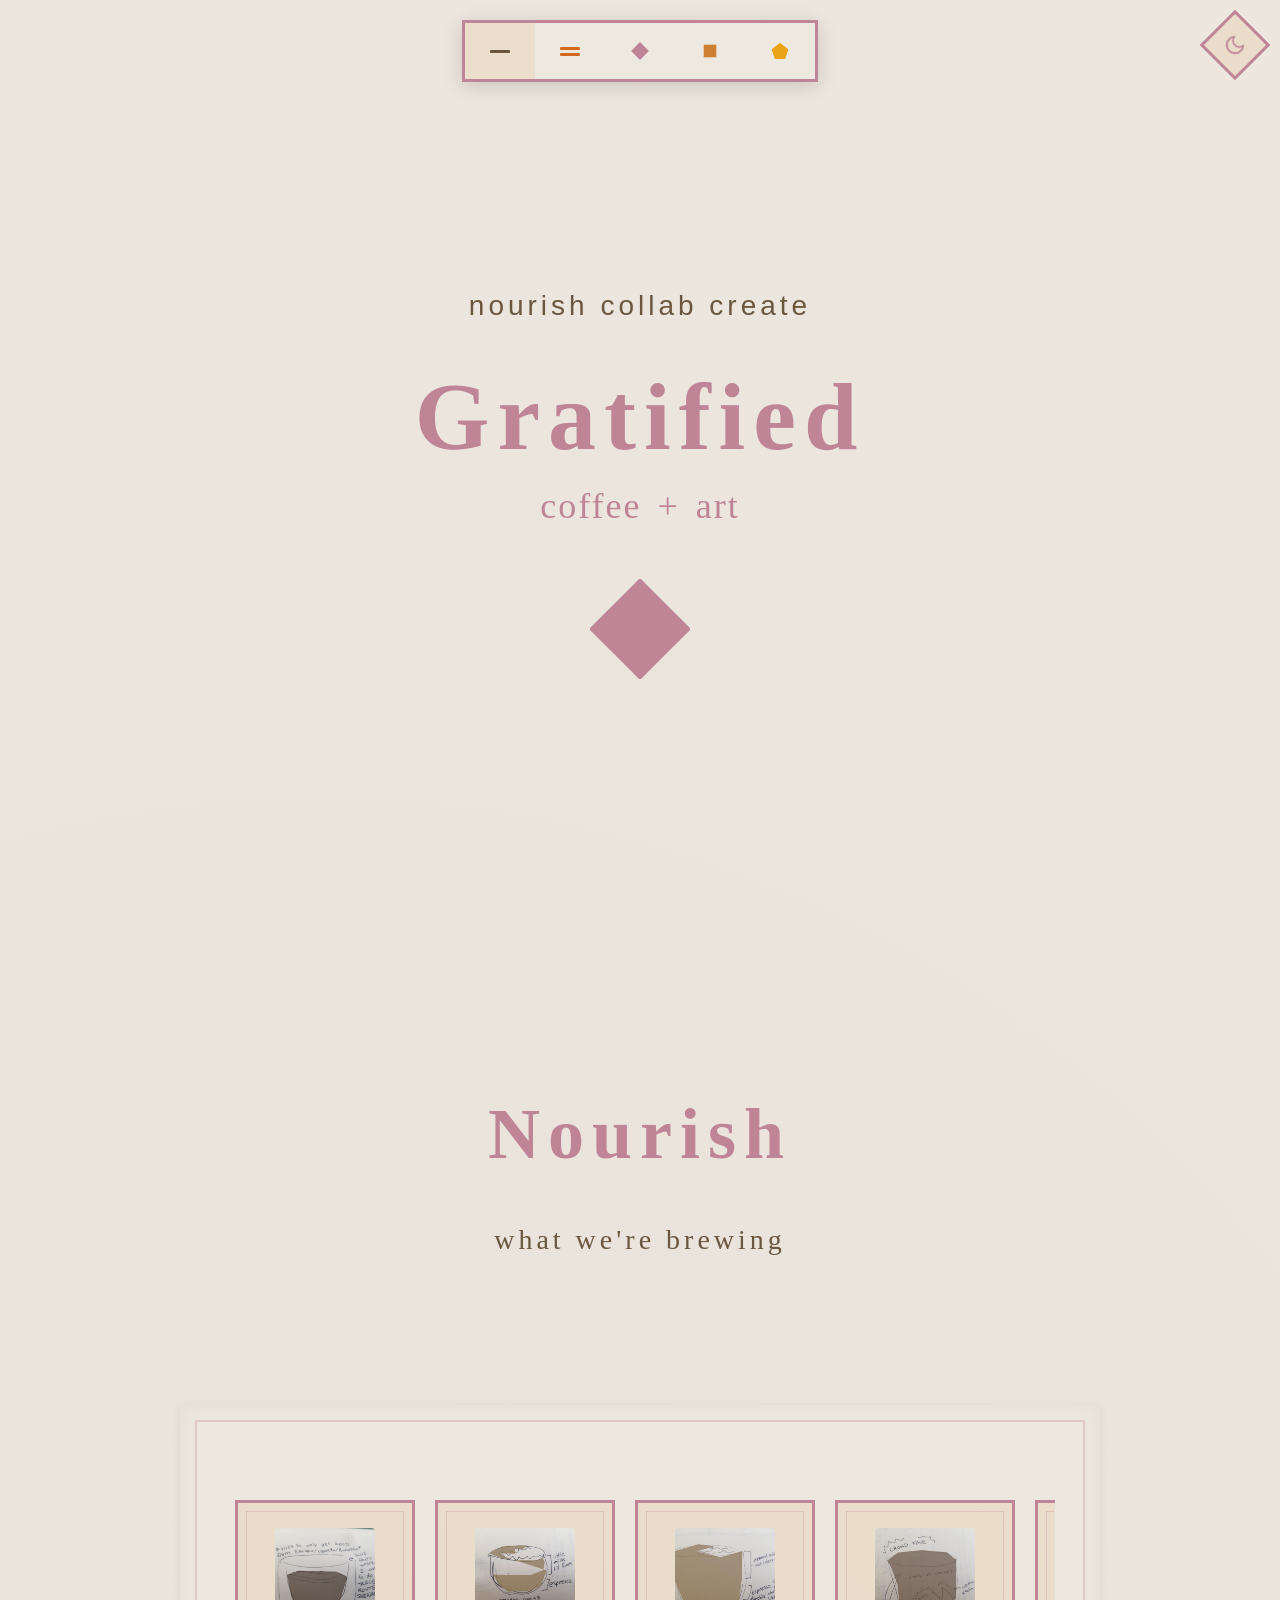
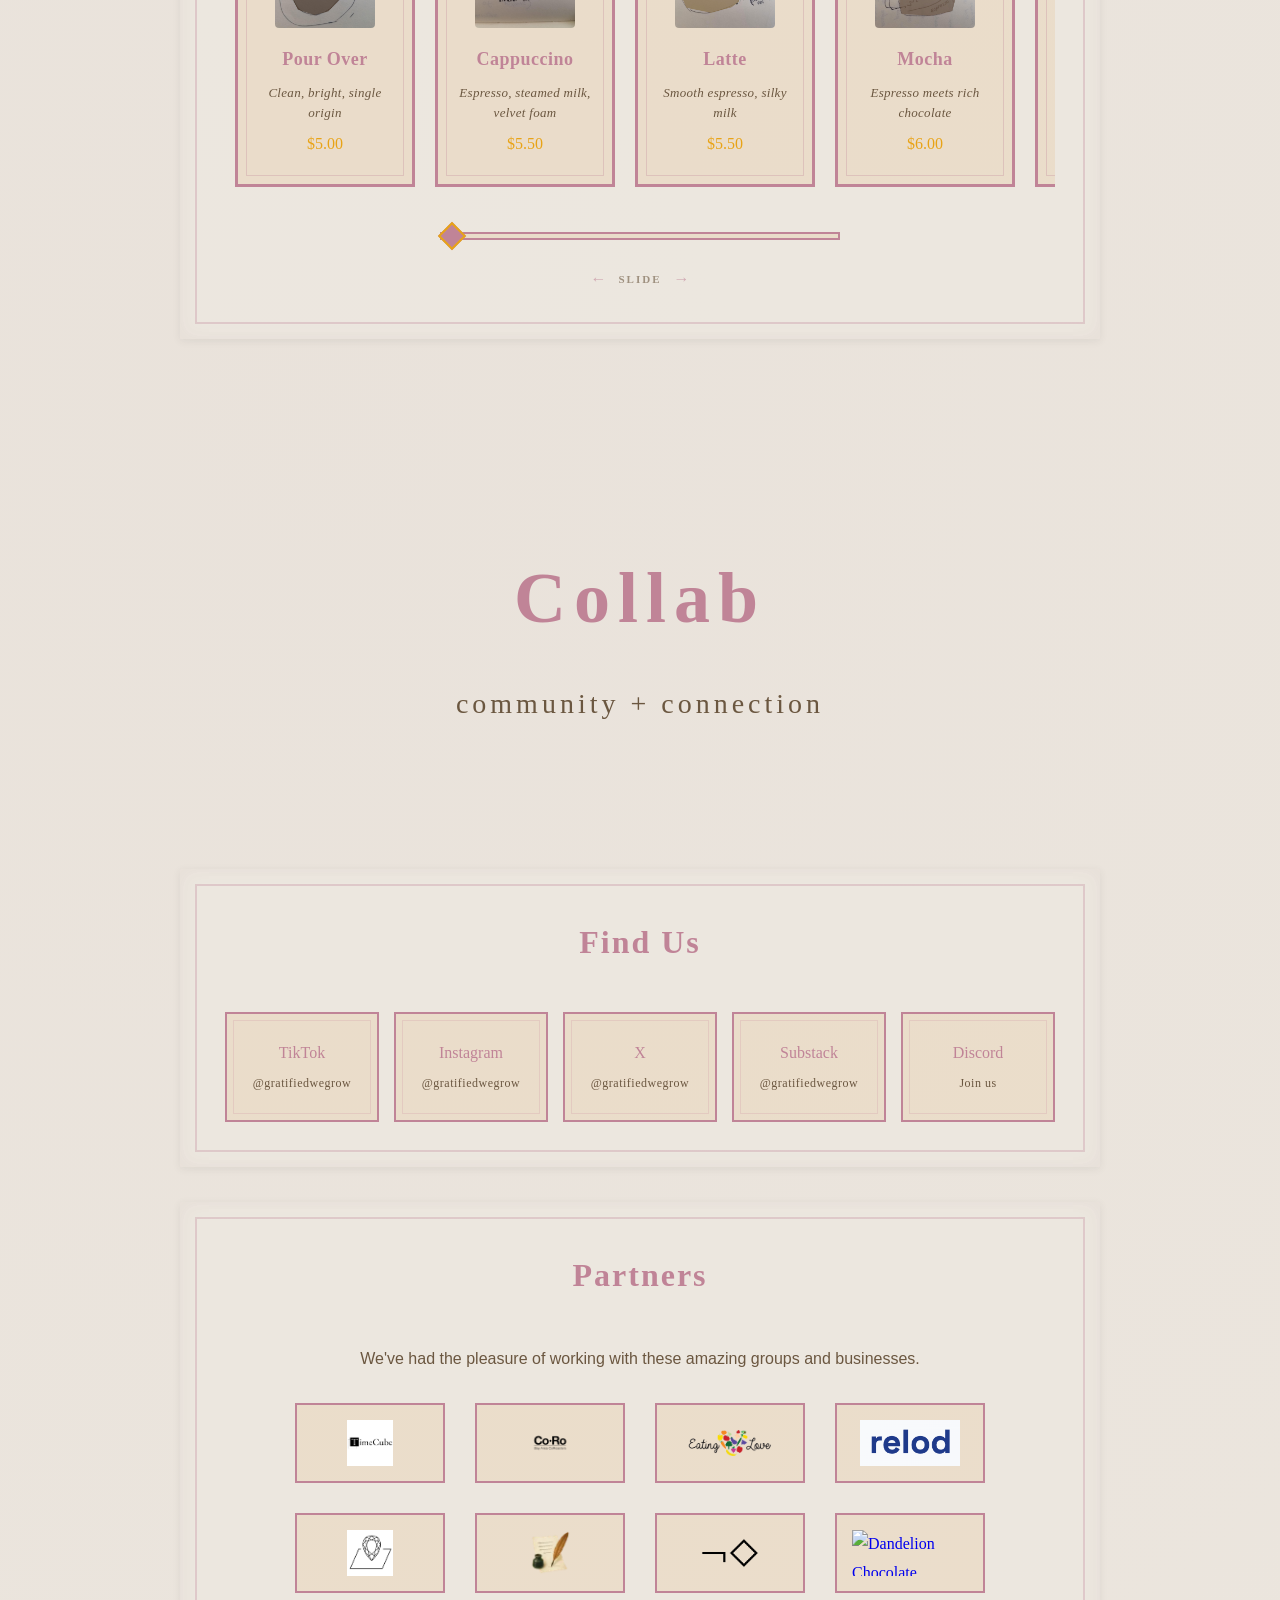
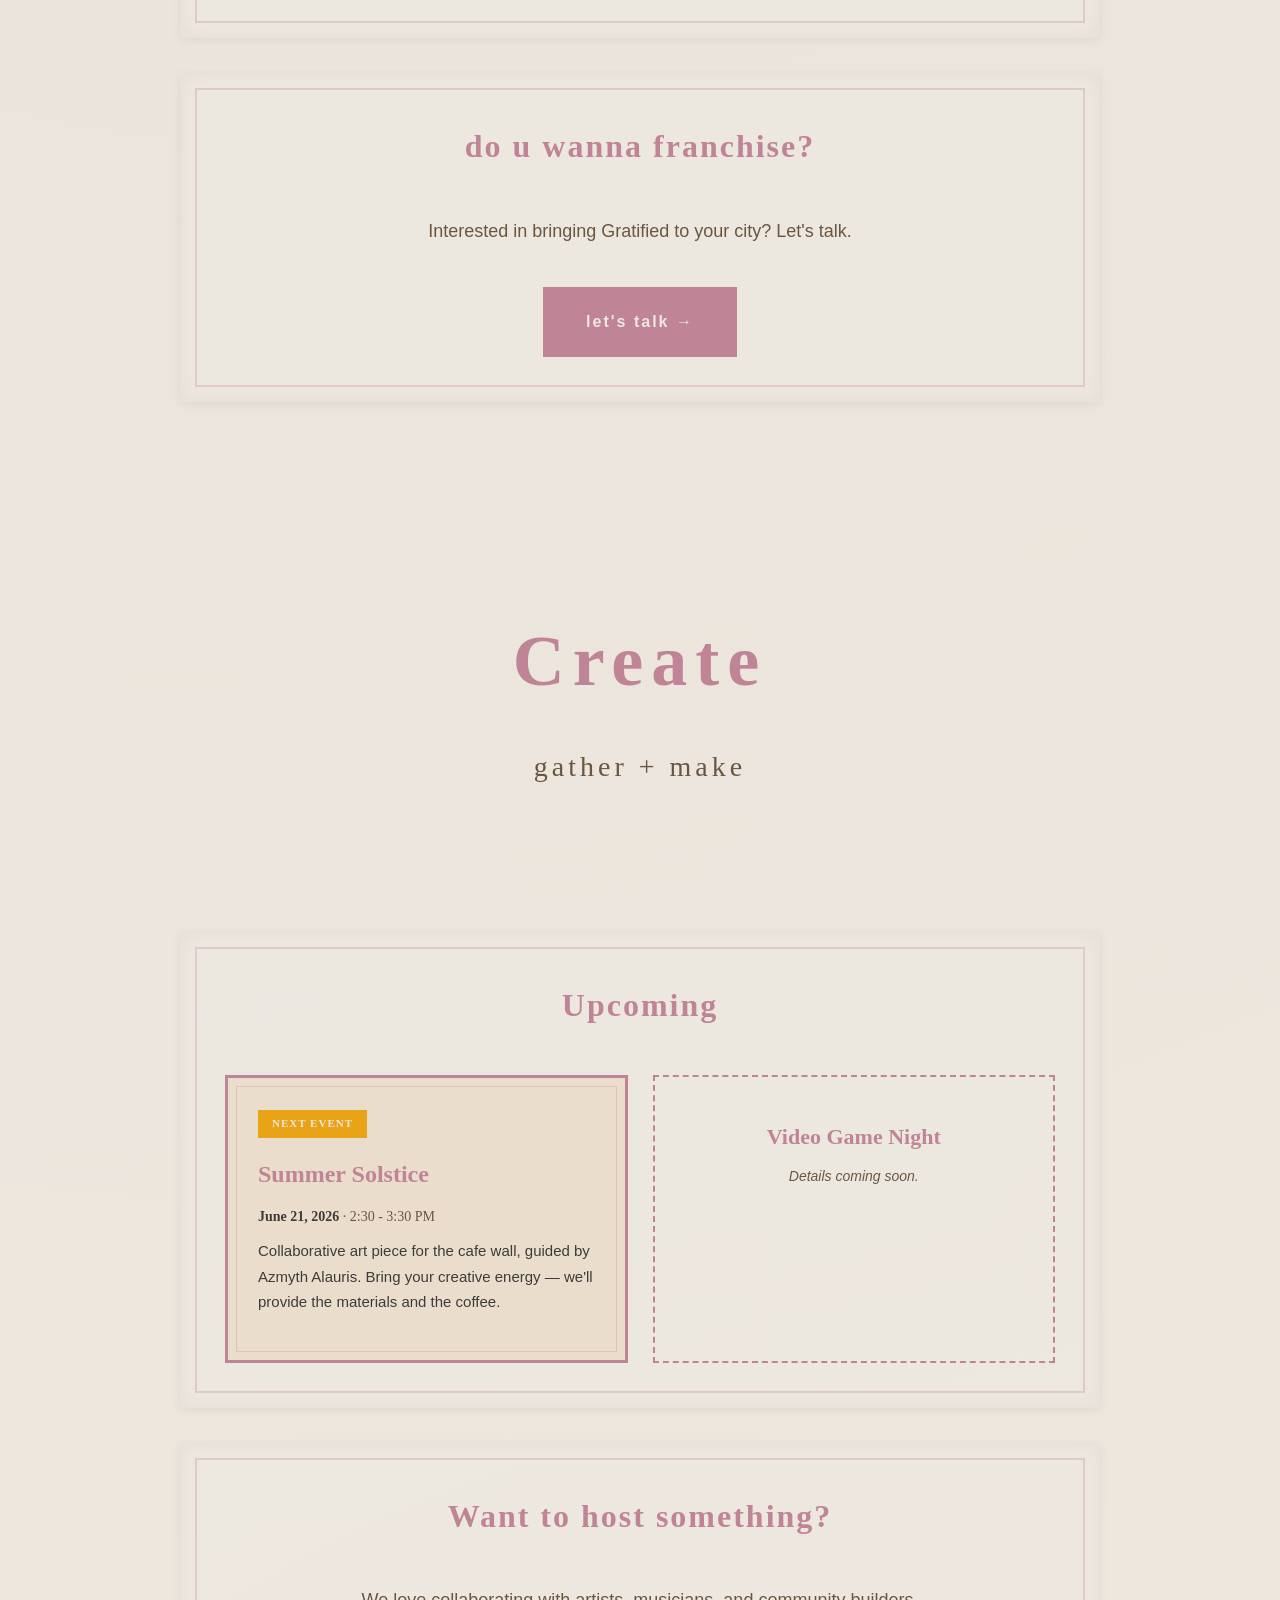
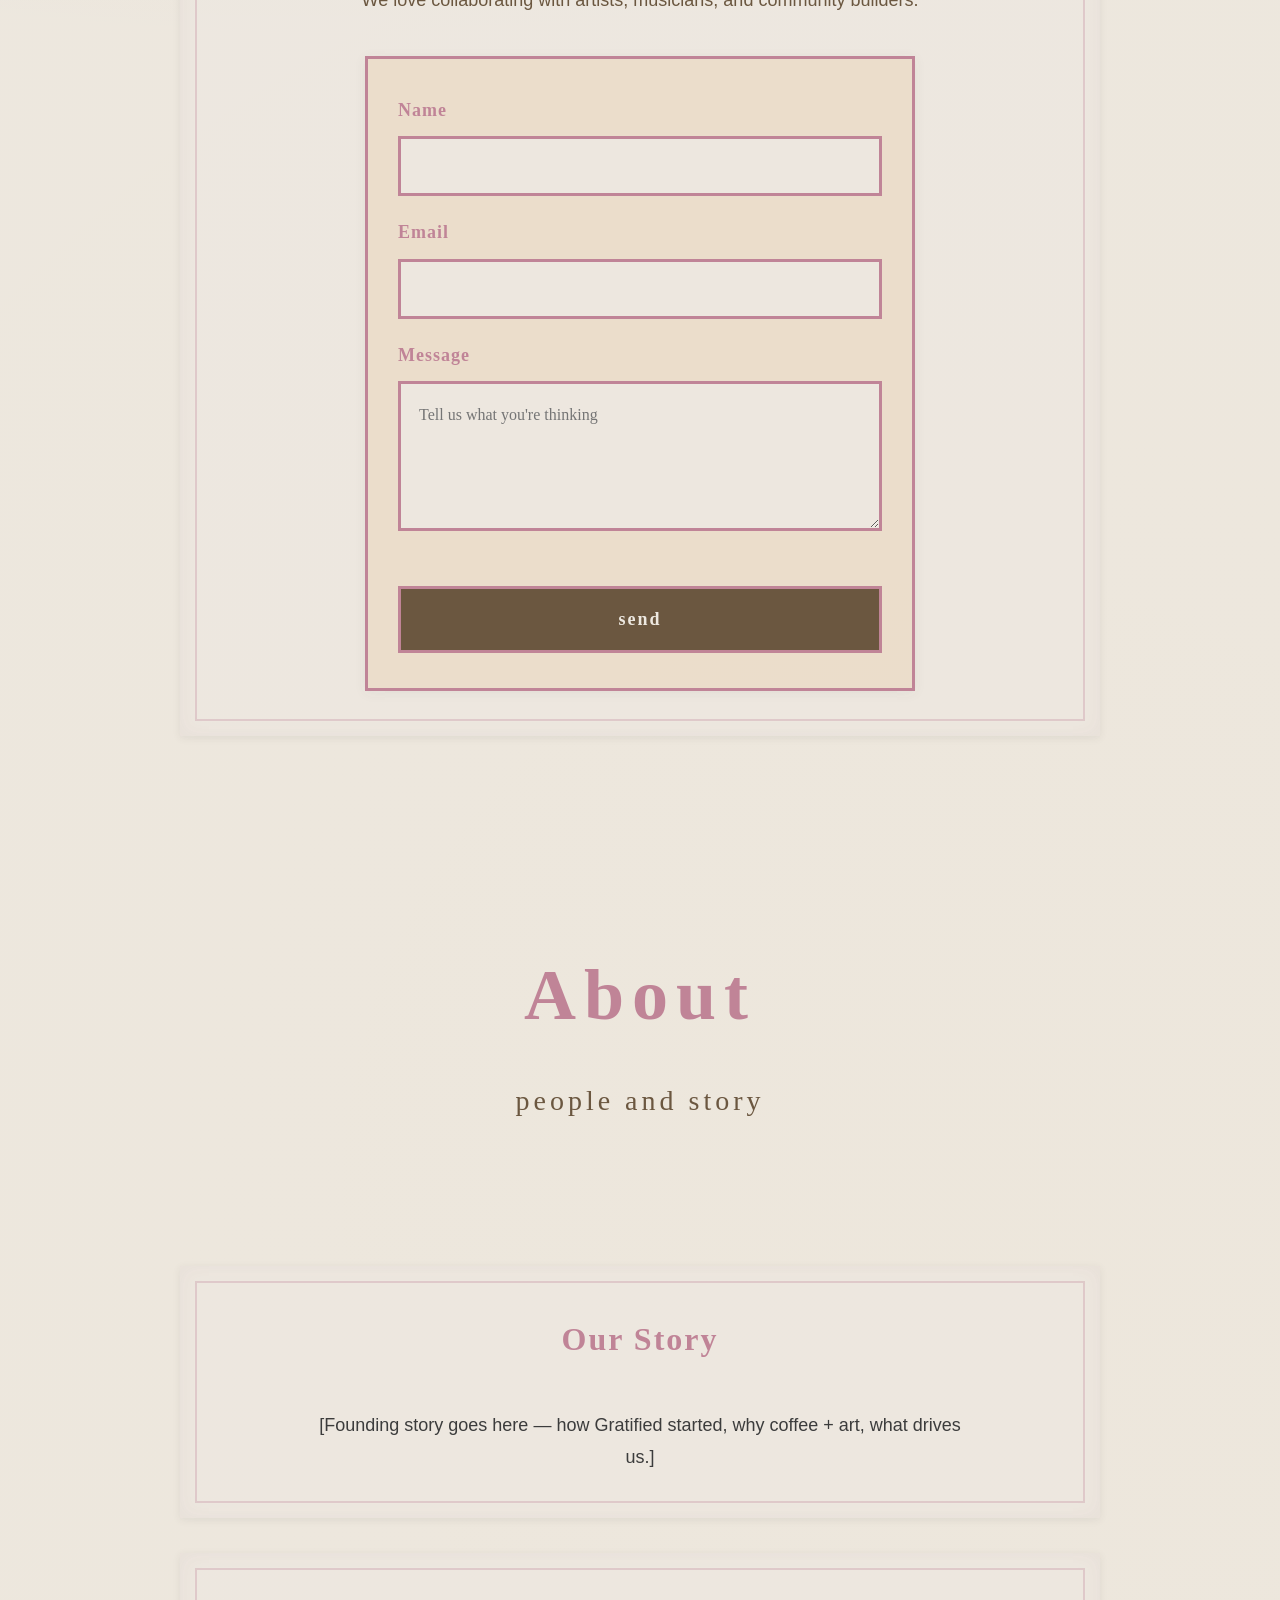
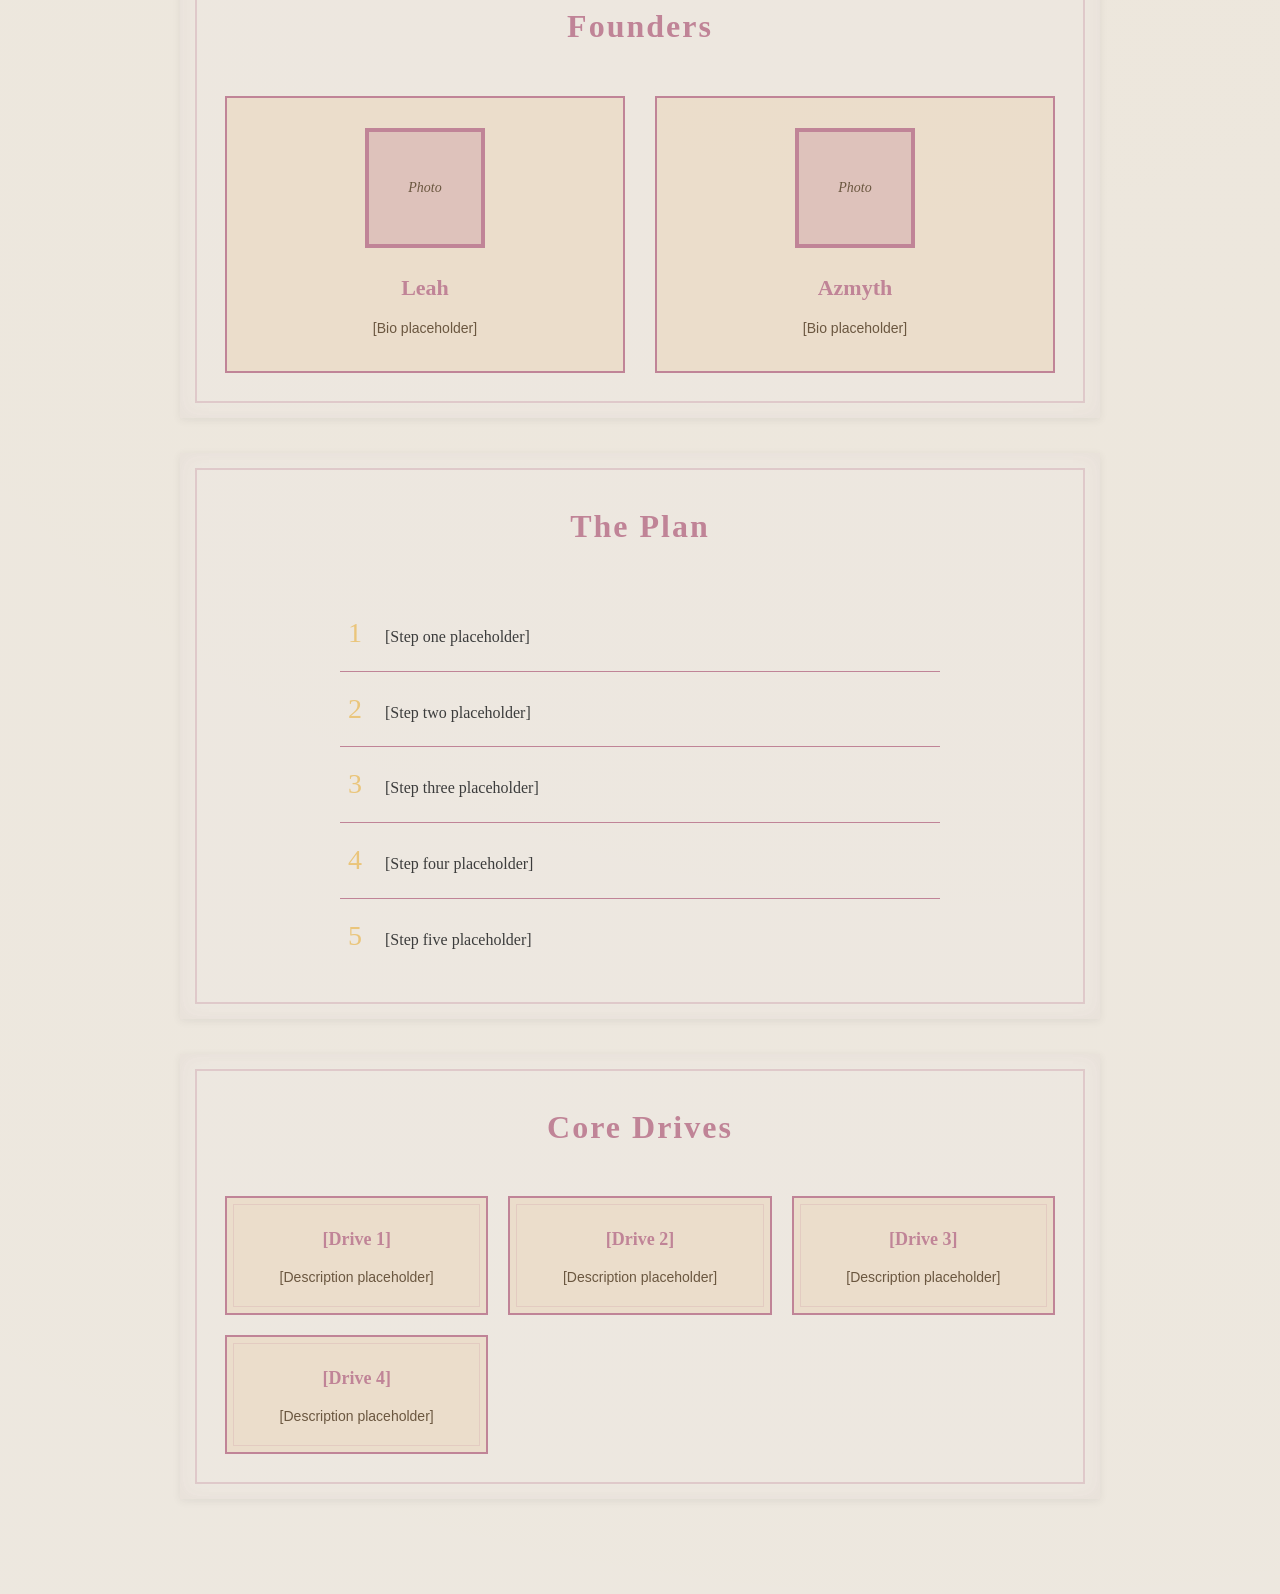
==== commit 391db841: "Launch revamp: strip sandbox, build clean 5-page site with Square ordering Delete unused directories" ====
--- a/index.html
+++ b/index.html
@@ -13,44 +13,25 @@
     <!-- Skip Navigation Link for Accessibility -->
     <a href="#main-content" class="skip-link">Skip to main content</a>
 
-    <div class="muddy-flow"></div>
-    <canvas id="spice-canvas"></canvas>
     <div class="grain-overlay"></div>
     <div class="ancient-pattern"></div>
-
-    <!-- Temporary Particle Toggle Button - DISABLED (uncomment to re-enable)
-    <button class="particle-toggle" id="particleToggle" onclick="cycleParticleMode()">Particles: Steam</button>
-    <script>
-        function cycleParticleMode() {
-            const modes = ['dots', 'diamonds', 'steam', 'dust', 'grounds'];
-            const current = window.getParticleMode ? window.getParticleMode() : 'steam';
-            const nextIndex = (modes.indexOf(current) + 1) % modes.length;
-            if (window.setParticleMode) window.setParticleMode(modes[nextIndex]);
-        }
-    </script>
-    -->
 
     <!-- Main Navigation -->
     <nav class="main-nav" id="mainNav">
         <a href="#landing" class="nav-link active" data-page="landing">
             <span class="nav-icon icon-dash"></span>
-          <!--  <span class="nav-label">Home</span> -->
         </a>
         <a href="#nourish" class="nav-link" data-page="nourish">
             <span class="nav-icon icon-equal"></span>
-           <!-- <span class="nav-label">Nourish</span> -->
         </a>
         <a href="#collab" class="nav-link" data-page="collab">
             <svg class="nav-icon icon-diamond" xmlns="http://www.w3.org/2000/svg" width="24" height="24" viewBox="0 0 24 24" fill="currentColor" aria-hidden="true"><rect x="3" y="3" width="18" height="18"></rect></svg>
-            <!--<span class="nav-label">Collab</span> -->
         </a>
         <a href="#create" class="nav-link" data-page="create">
             <svg class="nav-icon icon-bronze" xmlns="http://www.w3.org/2000/svg" width="24" height="24" viewBox="0 0 24 24" fill="currentColor" aria-hidden="true"><rect x="3" y="3" width="18" height="18"></rect></svg>
-            <!-- <span class="nav-label">Create</span>  -->
         </a>
         <a href="#about" class="nav-link" data-page="about">
             <svg class="nav-icon icon-yellow" xmlns="http://www.w3.org/2000/svg" width="24" height="24" viewBox="0 0 511.995 511.995" fill="currentColor" aria-hidden="true"><path d="M507.807,200.272L262.474,12.859c-3.819-2.923-9.109-2.923-12.949,0L4.191,200.272c-3.627,2.773-5.077,7.509-3.648,11.84l93.717,281.92c1.451,4.352,5.547,7.296,10.133,7.296h303.253c4.608,0,8.683-2.944,10.091-7.296l93.717-281.92C512.885,207.803,511.413,203.046,507.807,200.272z"/></svg>
-           <!-- <span class="nav-label">About</span> -->
         </a>
     </nav>
 
@@ -60,14 +41,6 @@
         <svg class="theme-toggle-icon dark" xmlns="http://www.w3.org/2000/svg" width="24" height="24" viewBox="0 0 24 24" fill="none" stroke="currentColor" stroke-width="2" stroke-linecap="round" stroke-linejoin="round"><path d="M21 12.79A9 9 0 1 1 11.21 3 7 7 0 0 0 21 12.79z"></path></svg>
     </button>
 
-    <!-- Solstice Popup Toggle Button -->
-<button class="solstice-toggle" id="solsticeToggle" aria-label="View solstice event">
-    <svg viewBox="0 0 100 100" class="solstice-toggle-diamond">
-        <circle cx="50" cy="50" r="30" fill="none" stroke="var(--rich-saffron)" stroke-width="2" opacity="0.3"/>
-        <rect x="15" y="15" width="70" height="70" transform="rotate(45 50 50)" fill="var(--dusty-rose)"/>
-    </svg>
-</button>
-
     <!-- Page Container -->
     <main class="pages-container" id="main-content">
 
@@ -75,8 +48,7 @@
         <div class="page active" id="page-landing" data-page="landing">
             <div class="container landing-container">
                 <div class="landing-hero">
-                                        <p class="tagline landing-tagline">nourish collab create</p>
-
+                    <p class="tagline landing-tagline">nourish collab create</p>
                     <h1 class="logo landing-logo">Gratified</h1>
                     <div class="logobot landing-logobot">coffee + art</div>
 
@@ -91,11 +63,6 @@
             </div>
         </div>
 
-
-
-
-
-        
         <!-- ========== NOURISH PAGE ========== -->
         <div class="page" id="page-nourish" data-page="nourish">
             <div class="container">
@@ -106,8 +73,6 @@
 
                 <div class="content">
                     <div class="section" id="nourish">
-                        <canvas id="liquid-canvas"></canvas>
-
                         <!-- Expanded drink detail view (hidden by default) -->
                         <div class="drink-detail-view" id="drinkDetailView">
                             <div class="drink-detail-nav-top">
@@ -127,6 +92,63 @@
                             </div>
                         </div>
 
+                        <!-- Order customization panel (hidden by default) -->
+                        <div class="order-customize" id="orderCustomize" style="display: none;">
+                            <div class="drink-detail-nav-top">
+                                <button class="drink-detail-back" id="orderCustomizeBack">← back to menu</button>
+                            </div>
+                            <h3 class="order-drink-name" id="orderDrinkName"></h3>
+                            <div class="order-options">
+                                <div class="order-option-group">
+                                    <h4>Size</h4>
+                                    <div class="option-chips" id="sizeOptions"></div>
+                                </div>
+                                <div class="order-option-group">
+                                    <h4>Milk</h4>
+                                    <div class="option-chips" id="milkOptions"></div>
+                                </div>
+                                <div class="order-option-group">
+                                    <h4>Add-ons</h4>
+                                    <div class="option-chips" id="addOnOptions"></div>
+                                </div>
+                            </div>
+                            <div class="order-subtotal">
+                                <span>Subtotal:</span>
+                                <span class="order-subtotal-amount" id="orderSubtotal">$0.00</span>
+                            </div>
+                            <button class="submit-btn" id="addToOrderBtn">Add to Order</button>
+                        </div>
+
+                        <!-- Timeslot picker (hidden by default) -->
+                        <div class="order-timeslot" id="orderTimeslot" style="display: none;">
+                            <div class="drink-detail-nav-top">
+                                <button class="drink-detail-back" id="orderTimeslotBack">← back</button>
+                            </div>
+                            <h3 class="section-title">Pick a Pickup Time</h3>
+                            <div class="timeslot-grid" id="timeslotGrid"></div>
+                        </div>
+
+                        <!-- Payment step (hidden by default) -->
+                        <div class="order-payment" id="orderPayment" style="display: none;">
+                            <div class="drink-detail-nav-top">
+                                <button class="drink-detail-back" id="orderPaymentBack">← back</button>
+                            </div>
+                            <h3 class="section-title">Pay</h3>
+                            <div class="order-summary" id="orderSummary"></div>
+                            <div id="card-container"></div>
+                            <button class="submit-btn" id="payBtn" disabled>Pay Now</button>
+                            <p class="order-fallback-msg" id="orderFallbackMsg" style="display: none;">
+                                Online ordering temporarily unavailable. Visit us in person!
+                            </p>
+                        </div>
+
+                        <!-- Confirmation (hidden by default) -->
+                        <div class="order-confirmation" id="orderConfirmation" style="display: none;">
+                            <h3 class="section-title">Order Confirmed</h3>
+                            <p class="order-confirmation-text" id="orderConfirmationText"></p>
+                            <button class="submit-btn" id="newOrderBtn">Start New Order</button>
+                        </div>
+
                         <div class="menu-scroll-wrapper" id="menuScrollWrapper">
                             <!-- Drink cards are dynamically loaded from menu-config.json -->
                             <div class="drinks-scroll"></div>
@@ -139,30 +161,49 @@
                                 <span class="scroll-arrow">→</span>
                             </div>
                         </div>
-                    </div>
-                </div>
-            </div>
-        </div>
-
-
-
-
-
-        
-        <!-- ========== CREATE PAGE ========== -->
-        <!-- collab page content loaded from config/collab-config.json -->
+
+                        <!-- Order cart bar -->
+                        <div class="order-cart-bar" id="orderCartBar" style="display: none;">
+                            <span class="order-cart-count" id="orderCartCount">0 items</span>
+                            <span class="order-cart-total" id="orderCartTotal">$0.00</span>
+                            <button class="order-cart-btn" id="orderCartBtn">Checkout →</button>
+                        </div>
+                    </div>
+                </div>
+            </div>
+        </div>
+
+        <!-- ========== COLLAB PAGE ========== -->
         <div class="page" id="page-collab" data-page="collab">
             <div class="container">
                 <div class="header">
-                    <h2 class="logo"></h2>
-                    <div class="tagline"></div>
+                    <h2 class="logo">Collab</h2>
+                    <div class="tagline">community + connection</div>
                 </div>
 
                 <div class="content">
-                    <div class="section">
-                        <h3 class="section-title"></h3>
-                        <p class="section-intro"></p>
-                        <div class="subscription-grid"></div>
+                    <!-- Social Links -->
+                    <div class="section">
+                        <h3 class="section-title">Find Us</h3>
+                        <div class="social-links-grid" id="socialLinksGrid">
+                            <!-- Loaded from config/socials-config.json -->
+                        </div>
+                    </div>
+
+                    <!-- Partners -->
+                    <div class="section">
+                        <h3 class="section-title">Partners</h3>
+                        <p class="partners-note">We've had the pleasure of working with these amazing groups and businesses.</p>
+                        <div class="partners-logos" id="partnersLogos">
+                            <div class="partner-logo-placeholder">Your logo here</div>
+                        </div>
+                    </div>
+
+                    <!-- Franchise CTA -->
+                    <div class="section franchise-cta">
+                        <h3 class="section-title">do u wanna franchise?</h3>
+                        <p class="section-intro">Interested in bringing Gratified to your city? Let's talk.</p>
+                        <a href="mailto:hello@gratified.com?subject=Franchise%20Inquiry" class="franchise-btn">Let's Talk →</a>
                     </div>
                 </div>
             </div>
@@ -173,59 +214,51 @@
             <div class="container">
                 <div class="header">
                     <h2 class="logo">Create</h2>
-                    <div class="tagline">grow with us</div>
-                </div>
-
-        
-                    <div class="section">
-                        <h3 class="section-title">Partners</h3>
-                        <p class="partners-note">We've had the pleasure of working with these amazing groups and businesses.</p>
-
-                        <!-- Partner logos are dynamically loaded from partners/partners.json -->
-                        <div class="partners-logos" id="partnersLogos">
-                            <div class="partner-logo-placeholder">Your logo here</div>
-                        </div>
-                        
-                    </div>
-
-<div class="section">
-    <h3 class="section-title">Interested?</h3>
-    <p class="section-intro">Would love to hear from space managers, local roasters, etc</p>
-
-    <div class="partnership-layout">
-        <div class="partnership-form-container">
-            <form id="contactForm" class="partnership-form" action="https://formspree.io/f/manrvldp" method="POST">
-                
-                <div class="form-group">
-                    <label class="form-label" for="contact-name">Name</label>
-                    <input type="text" class="form-input" id="contact-name" name="name" required>
-                </div>
-
-                <div class="form-group">
-                    <label class="form-label" for="contact-email">Email</label>
-                    <input type="email" class="form-input" id="contact-email" name="email" required>
-                </div>
-
-                <div class="form-group">
-                    <label class="form-label" for="contact-message">Message</label>
-                    <textarea class="form-textarea" id="contact-message" name="message" placeholder="Tell us what you're up to and how we could do epic stuff together" required></textarea>
-                </div>
-
-                <button type="submit" class="submit-btn">Send</button>
-            </form>
-            <div id="contactSuccess" style="display: none; padding: 20px; text-align: center; color: var(--theme-accent);">
-                ✓ Message sent! We'll get back to you soon.
-            </div>
-        </div>
-    </div>
-</div>
-
-                
-                </div>
-            </div>
-        </div>
-
-        <!-- ========== END PAGE ========== -->
+                    <div class="tagline">gather + make</div>
+                </div>
+
+                <div class="content">
+                    <!-- Events -->
+                    <div class="section">
+                        <h3 class="section-title">Upcoming</h3>
+                        <div class="events-grid" id="eventsGrid">
+                            <!-- Loaded from config/events-config.json -->
+                        </div>
+                    </div>
+
+                    <!-- Contact Form -->
+                    <div class="section">
+                        <h3 class="section-title">Want to host something?</h3>
+                        <p class="section-intro">We love collaborating with artists, musicians, and community builders.</p>
+
+                        <div class="partnership-layout">
+                            <div class="partnership-form-container">
+                                <form id="contactForm" class="partnership-form" action="https://formspree.io/f/manrvldp" method="POST">
+                                    <div class="form-group">
+                                        <label class="form-label" for="contact-name">Name</label>
+                                        <input type="text" class="form-input" id="contact-name" name="name" required>
+                                    </div>
+                                    <div class="form-group">
+                                        <label class="form-label" for="contact-email">Email</label>
+                                        <input type="email" class="form-input" id="contact-email" name="email" required>
+                                    </div>
+                                    <div class="form-group">
+                                        <label class="form-label" for="contact-message">Message</label>
+                                        <textarea class="form-textarea" id="contact-message" name="message" placeholder="Tell us what you're thinking" required></textarea>
+                                    </div>
+                                    <button type="submit" class="submit-btn">Send</button>
+                                </form>
+                                <div id="contactSuccess" style="display: none; padding: 20px; text-align: center; color: var(--theme-accent);">
+                                    Message sent! We'll get back to you soon.
+                                </div>
+                            </div>
+                        </div>
+                    </div>
+                </div>
+            </div>
+        </div>
+
+        <!-- ========== ABOUT PAGE ========== -->
         <div class="page" id="page-about" data-page="about">
             <div class="container">
                 <div class="header">
@@ -234,142 +267,70 @@
                 </div>
 
                 <div class="content">
-                    <div class="section buttercup-hero">
-                        <div class="buttercup-visual">
-                            <svg viewBox="0 0 200 200" class="buttercup-flower">
-                                <defs>
-                                    <radialGradient id="petalGrad" cx="50%" cy="50%" r="50%">
-                                        <stop offset="0%" style="stop-color:#FFE066"/>
-                                        <stop offset="100%" style="stop-color:#F0B832"/>
-                                    </radialGradient>
-                                </defs>
-                                <!-- Petals -->
-                                <ellipse cx="100" cy="60" rx="25" ry="40" fill="url(#petalGrad)" opacity="0.9"/>
-                                <ellipse cx="140" cy="85" rx="25" ry="40" fill="url(#petalGrad)" opacity="0.85" transform="rotate(72 100 100)"/>
-                                <ellipse cx="130" cy="130" rx="25" ry="40" fill="url(#petalGrad)" opacity="0.8" transform="rotate(144 100 100)"/>
-                                <ellipse cx="70" cy="130" rx="25" ry="40" fill="url(#petalGrad)" opacity="0.85" transform="rotate(216 100 100)"/>
-                                <ellipse cx="60" cy="85" rx="25" ry="40" fill="url(#petalGrad)" opacity="0.9" transform="rotate(288 100 100)"/>
-                                <!-- Center -->
-                                <circle cx="100" cy="100" r="20" fill="#CC5500"/>
-                                <circle cx="100" cy="100" r="12" fill="#8B7355"/>
-                            </svg>
-                        </div>
-                        <h3 class="section-title buttercup-title">Still in Development</h3>
-                        <p class="buttercup-description">
-                            Something is blooming. Check back soon.
+                    <!-- Founding Story -->
+                    <div class="section">
+                        <h3 class="section-title">Our Story</h3>
+                        <p class="about-story-text">
+                            [Founding story goes here — how Gratified started, why coffee + art, what drives us.]
                         </p>
                     </div>
+
+                    <!-- Founders -->
+                    <div class="section">
+                        <h3 class="section-title">Founders</h3>
+                        <div class="founders-grid">
+                            <div class="founder-card">
+                                <div class="founder-photo-placeholder">Photo</div>
+                                <h4>Leah</h4>
+                                <p>[Bio placeholder]</p>
+                            </div>
+                            <div class="founder-card">
+                                <div class="founder-photo-placeholder">Photo</div>
+                                <h4>Azmyth</h4>
+                                <p>[Bio placeholder]</p>
+                            </div>
+                        </div>
+                    </div>
+
+                    <!-- 5-Step Plan -->
+                    <div class="section">
+                        <h3 class="section-title">The Plan</h3>
+                        <ol class="plan-steps">
+                            <li><span class="step-number">1</span> [Step one placeholder]</li>
+                            <li><span class="step-number">2</span> [Step two placeholder]</li>
+                            <li><span class="step-number">3</span> [Step three placeholder]</li>
+                            <li><span class="step-number">4</span> [Step four placeholder]</li>
+                            <li><span class="step-number">5</span> [Step five placeholder]</li>
+                        </ol>
+                    </div>
+
+                    <!-- Core Drives -->
+                    <div class="section">
+                        <h3 class="section-title">Core Drives</h3>
+                        <div class="drives-grid">
+                            <div class="drive-item">
+                                <h4>[Drive 1]</h4>
+                                <p>[Description placeholder]</p>
+                            </div>
+                            <div class="drive-item">
+                                <h4>[Drive 2]</h4>
+                                <p>[Description placeholder]</p>
+                            </div>
+                            <div class="drive-item">
+                                <h4>[Drive 3]</h4>
+                                <p>[Description placeholder]</p>
+                            </div>
+                            <div class="drive-item">
+                                <h4>[Drive 4]</h4>
+                                <p>[Description placeholder]</p>
+                            </div>
+                        </div>
+                    </div>
                 </div>
             </div>
         </div>
 
     </main>
-
-    <!-- Unlimited Membership Modal -->
-    <div class="modal-overlay" id="unlimitedModal">
-        <div class="booking-modal">
-            <button class="modal-close" onclick="closeModal('unlimitedModal')">&times;</button>
-            <h2 class="modal-title">Find us IRL</h2>
-<!--
-            <form id="unlimitedForm">
-                
-
-            
-                <div class="form-group">
-                    <label class="form-label" for="unlimited-name">Your Name</label>
-                    <input type="text" class="form-input" id="unlimited-name" name="name" required>
-                </div>
-
-                <div class="form-group">
-                    <label class="form-label" for="unlimited-email">Email</label>
-                    <input type="email" class="form-input" id="unlimited-email" name="email" required>
-                </div>
-
-                <div class="form-group">
-                    <label class="form-label" for="unlimited-phone">Phone (for membership card)</label>
-                    <input type="tel" class="form-input" id="unlimited-phone" name="phone" placeholder="Optional">
-                </div>
-
-                <div class="estimate-display" style="display: block;">
-                    <div class="estimate-amount">$108/month</div>
-                    <div class="estimate-note">Unlimited drinks • Pastry discounts • Cancel anytime</div>
-                </div>
-
-                <div class="form-group">
-                    <label class="form-label" for="unlimited-source">How did you hear about us?</label>
-                    <select class="form-select" id="unlimited-source" name="source">
-                        <option value="">Select one</option>
-                        <option value="Instagram">Instagram</option>
-                        <option value="Twitter">Twitter</option>
-                        <option value="Friend">Friend</option>
-                        <option value="Visit">Visited a location</option>
-                        <option value="Other">Other</option>
-                    </select>
-                </div>
-
-                <button type="submit" class="submit-btn">Start Membership</button>
-
-           
-            </form>
-             -->
-        </div>
-    </div>
-
-
-
-
-
-
-    <!-- Solstice Event Popup -->
-<div class="welcome-overlay" id="welcomeOverlay">
-    <div class="welcome-modal solstice-modal">
-        <button class="welcome-close" onclick="closeWelcome()">&times;</button>
-        
-        <div class="welcome-diamond solstice-diamond">
-            <svg viewBox="0 0 100 100" class="diamond-svg">
-                <circle cx="50" cy="50" r="30" fill="none" stroke="var(--rich-saffron)" stroke-width="2" opacity="0.3"/>
-                <rect class="diamond-fill" x="15" y="15" width="70" height="70" transform="rotate(45 50 50)" fill="var(--dusty-rose)"/>
-                <rect class="diamond-stroke" x="15" y="15" width="70" height="70" transform="rotate(45 50 50)" fill="none" stroke="var(--rich-saffron)" stroke-width="2"/>
-            </svg>
-        </div>
-        
-        <h2 class="welcome-title solstice-title">Spring Equinox</h2>
-        <p class="welcome-subtitle">24 hours · art · ppl</p>
-        
-        <div class="solstice-details">
-            <p class="solstice-date">Mar 21-22 · 7pm to 7pm</p>
-            <p class="solstice-location">SF Mission near 16th St BART</p>
-        </div>
-        
-        <p class="welcome-text">
-            Storytelling, bedroll stayover, tea ceremony as the sun rises, release art, weave symbols.
-        </p>
-        
-        <div class="solstice-activities">
-            <span>feast</span>
-            <span>sleep</span>
-            <span>tea</span>
-            <span>art</span>
-            <span>dance</span>
-        </div>
-        
-        <div class="welcome-btn-group">
-            <a href="https://partiful.com/e/STZlZE38xzkT12WzeEGb" target="_blank" class="welcome-btn primary">RSVP ($64)</a>
-            <button class="welcome-btn secondary" onclick="closeWelcome()">back to Site</button>
-        </div>
-    </div>
-</div>
-
-    
-
-    <!-- Project Details Modal -->
-    <div class="modal-overlay" id="projectModal">
-        <div class="booking-modal" style="max-width: 550px;">
-            <button class="modal-close" onclick="closeProjectModal()">&times;</button>
-            <h2 class="modal-title" id="projectTitle"></h2>
-            <div id="projectContent" style="position: relative; z-index: 2;"></div>
-        </div>
-    </div>
 
     <!-- Accessible Form Notification (aria-live region) -->
     <div id="formNotification" class="form-notification" role="status" aria-live="polite" aria-atomic="true"></div>
@@ -385,7 +346,7 @@
         <a href="#collab" class="mobile-nav-item" data-page="collab" aria-label="Collab">
             <svg class="mobile-nav-icon icon-diamond" xmlns="http://www.w3.org/2000/svg" width="24" height="24" viewBox="0 0 24 24" fill="currentColor" aria-hidden="true"><rect x="3" y="3" width="18" height="18"></rect></svg>
         </a>
-        <a href="#create" class="mobile-nav-item" data-page="create" aria-label="Partner">
+        <a href="#create" class="mobile-nav-item" data-page="create" aria-label="Create">
             <svg class="mobile-nav-icon icon-bronze" xmlns="http://www.w3.org/2000/svg" width="24" height="24" viewBox="0 0 24 24" fill="currentColor" aria-hidden="true"><rect x="3" y="3" width="18" height="18"></rect></svg>
         </a>
         <a href="#about" class="mobile-nav-item" data-page="about" aria-label="About">
@@ -393,43 +354,37 @@
         </a>
     </nav>
 
-    <!-- Modular JavaScript -->
-    <script src="assets/js/theme.js"></script>
-    <script src="assets/js/page-theme.js"></script>
     <!-- Image Lightbox -->
     <div class="image-lightbox" id="imageLightbox">
         <button class="lightbox-close" aria-label="Close">&times;</button>
         <img class="lightbox-image" id="lightboxImage" src="" alt="">
     </div>
 
-
-    
-
-    <script src="assets/js/particles.js"></script>
-    <script src="assets/js/liquid-shader.js"></script>
+    <!-- Modular JavaScript -->
+    <script src="assets/js/theme.js"></script>
     <script src="assets/js/menu-loader.js"></script>
-    <script src="assets/js/collab-loader.js"></script>
-    <script src="assets/js/catering-loader.js"></script>
-   <!-- <script src="assets/js/partnership-loader.js"></script> -->
     <script src="assets/js/drink-detail.js"></script>
+    <script src="assets/js/order-flow.js"></script>
+    <script src="assets/js/square-client.js"></script>
+    <script src="assets/js/socials-loader.js"></script>
+    <script src="assets/js/events-loader.js"></script>
     <script src="assets/js/modals.js"></script>
     <script src="assets/js/partners-loader.js"></script>
     <script src="assets/js/navigation.js"></script>
-    <script src="assets/js/particle-controller.js"></script>
 
     <script>
 document.getElementById('contactForm').addEventListener('submit', async function(e) {
     e.preventDefault();
     const form = e.target;
     const data = new FormData(form);
-    
+
     try {
         await fetch(form.action, {
             method: 'POST',
             body: data,
             headers: { 'Accept': 'application/json' }
         });
-        
+
         form.style.display = 'none';
         document.getElementById('contactSuccess').style.display = 'block';
         form.reset();
@@ -438,51 +393,5 @@
     }
 });
 </script>
-
-    <script>
-// Show solstice popup on first visit
-window.addEventListener('DOMContentLoaded', function() {
-    const hasVisited = localStorage.getItem('gratifiedSolsticeViewed');
-    const eventDate = new Date('2025-12-21T19:00:00');
-    const now = new Date();
-    
-    // Show popup if not viewed and event hasn't passed
-    if (!hasVisited && now < eventDate) {
-        document.getElementById('welcomeOverlay').classList.add('active');
-        document.body.style.overflow = 'hidden';
-    }
-});
-
-function closeWelcome() {
-    const overlay = document.getElementById('welcomeOverlay');
-    overlay.classList.remove('active');
-    document.body.style.overflow = '';
-    localStorage.setItem('gratifiedSolsticeViewed', 'true');
-}
-
-// Reopen popup when clicking the diamond button
-document.getElementById('solsticeToggle').addEventListener('click', function() {
-    document.getElementById('welcomeOverlay').classList.add('active');
-    document.body.style.overflow = 'hidden';
-});
-
-// Close on escape key
-document.addEventListener('keydown', function(e) {
-    if (e.key === 'Escape') {
-        const overlay = document.getElementById('welcomeOverlay');
-        if (overlay.classList.contains('active')) {
-            closeWelcome();
-        }
-    }
-});
-
-// Close on backdrop click
-document.getElementById('welcomeOverlay').addEventListener('click', function(e) {
-    if (e.target === this) {
-        closeWelcome();
-    }
-});
-</script>
-</body>
 </body>
 </html>
--- a/assets/styles.css
+++ b/assets/styles.css
@@ -26,7 +26,7 @@
     font-family: 'BluuNext', serif;
 }
 
-body, p, .blog-excerpt, .project-subtitle, .team-title {
+body, p {
     font-family: 'Satoshi', sans-serif;
 }
 
@@ -39,61 +39,52 @@
     --deep-teal: #2D5B69;
     --golden-sand: #E6C89C;
     --burnt-orange: #CC5500;
-    --olive-bronze: #6B5740;            /* Darkened for WCAG AA contrast (5.2:1) */
-    --cream-parchment: #EDE8E0;         /* Warmer, less bright cream */
+    --olive-bronze: #6B5740;
+    --cream-parchment: #EDE8E0;
     --charcoal-ink: #3C3C3C;
 
     /* Theme-specific backgrounds */
     --section-bg: rgba(237, 232, 224, 0.8);
     --card-bg: rgba(230, 200, 156, 0.3);
     --card-bg-hover: rgba(192, 132, 151, 0.3);
-    --team-bg: rgba(192, 132, 151, 0.15);
     --input-bg: rgba(237, 232, 224, 0.9);
     --modal-bg: #EDE8E0;
     --modal-overlay-bg: rgba(60, 60, 60, 0.8);
-    --ticker-bg: #3C3C3C;
-    --dot-bg: rgba(237, 232, 224, 0.6);
-
-    /* Mobile nav icon colors (default) */
+
+    /* Mobile nav icon colors */
     --drink-nav-color-1: #6B5740;
     --drink-nav-color-2: #D2691E;
     --drink-nav-color-3: #C08497;
     --drink-nav-color-4: #CD7F32;
     --drink-nav-color-5: #E8A317;
 
-    /* Theme accent (changes with drink selection) */
+    /* Theme accent */
     --theme-accent: var(--dusty-rose);
 
-    /* Button text - light text for filled buttons */
+    /* Button text */
     --btn-text: #EDE8E0;
 }
 
 [data-theme="dark"] {
-    /* Dark theme - lightened accent colors for better contrast */
-    --deep-burgundy: #A85A64;           /* Lightened for dark bg visibility */
-    --rich-saffron: #F0B832;            /* Slightly brighter gold */
-    --warm-amber: #E8884A;              /* Lightened amber */
-    --dusty-rose: #D9A5B3;              /* Lightened rose for contrast */
-    --deep-teal: #7FBDCC;               /* Brighter teal */
-    --golden-sand: #F0D9B5;             /* Lighter sand */
-    --burnt-orange: #E87830;            /* Brighter orange */
-    --olive-bronze: #C9B090;            /* Much lighter for readability */
+    --deep-burgundy: #A85A64;
+    --rich-saffron: #F0B832;
+    --warm-amber: #E8884A;
+    --dusty-rose: #D9A5B3;
+    --deep-teal: #7FBDCC;
+    --golden-sand: #F0D9B5;
+    --burnt-orange: #E87830;
+    --olive-bronze: #C9B090;
     --cream-parchment: #2A2622;
     --charcoal-ink: #F7F3E9;
 
-    /* Button text - stays light in dark mode for filled buttons */
     --btn-text: #F7F3E9;
 
-    /* Theme-specific backgrounds */
     --section-bg: rgba(50, 46, 42, 0.8);
-    --card-bg: rgba(70, 65, 60, 0.5);   /* Slightly lighter cards */
+    --card-bg: rgba(70, 65, 60, 0.5);
     --card-bg-hover: rgba(217, 165, 179, 0.25);
-    --team-bg: rgba(217, 165, 179, 0.15);
     --input-bg: rgba(50, 46, 42, 0.9);
     --modal-bg: #3A3632;
     --modal-overlay-bg: rgba(20, 18, 16, 0.9);
-    --ticker-bg: #2A2622;
-    --dot-bg: rgba(50, 46, 42, 0.6);
 }
 
 * {
@@ -128,31 +119,26 @@
 /* Focus indicators for keyboard navigation */
 .nav-link:focus,
 .mobile-nav-item:focus,
-.cta-btn:focus,
 .drink-card:focus,
-.partner-btn:focus,
-.sub-btn:focus,
-.project-card:focus,
-.team-member:focus,
 .theme-toggle:focus,
 .modal-close:focus,
-.drink-detail-back:focus {
+.drink-detail-back:focus,
+.submit-btn:focus,
+.franchise-btn:focus,
+.social-link-card:focus {
     outline: 2px solid var(--theme-accent);
     outline-offset: 2px;
 }
 
-/* Focus-visible for mouse users (hide outline on click) */
 .nav-link:focus:not(:focus-visible),
 .mobile-nav-item:focus:not(:focus-visible),
-.cta-btn:focus:not(:focus-visible),
 .drink-card:focus:not(:focus-visible),
-.partner-btn:focus:not(:focus-visible),
-.sub-btn:focus:not(:focus-visible),
-.project-card:focus:not(:focus-visible),
-.team-member:focus:not(:focus-visible),
 .theme-toggle:focus:not(:focus-visible),
 .modal-close:focus:not(:focus-visible),
-.drink-detail-back:focus:not(:focus-visible) {
+.drink-detail-back:focus:not(:focus-visible),
+.submit-btn:focus:not(:focus-visible),
+.franchise-btn:focus:not(:focus-visible),
+.social-link-card:focus:not(:focus-visible) {
     outline: none;
 }
 
@@ -160,19 +146,15 @@
 body,
 .section,
 .section-title,
-.project-card,
-.team-member,
 .drink-card,
 .booking-modal,
 .modal-overlay,
 .form-input,
 .form-select,
 .form-textarea,
-.ticker-digit,
 .theme-toggle,
 .logo,
-.logobot,
-footer {
+.logobot {
     transition: background-color 0.4s ease, color 0.4s ease, border-color 0.4s ease, box-shadow 0.4s ease;
 }
 
@@ -202,7 +184,6 @@
     width: 100%;
     height: 100%;
     opacity: 0.015;
-    /* Using radial gradients instead of sharp lines for Safari compatibility */
     background-image:
         radial-gradient(circle at 25% 25%, var(--dusty-rose) 0%, transparent 2%),
         radial-gradient(circle at 75% 75%, var(--rich-saffron) 0%, transparent 2%);
@@ -211,18 +192,7 @@
     z-index: -1;
 }
 
-/* Spice dust canvas */
-#spice-canvas {
-    position: fixed;
-    top: 0;
-    left: 0;
-    width: 100%;
-    height: 100%;
-    pointer-events: none;
-    z-index: -3;
-}
-
-/* Film grain overlay - using CSS noise pattern for cross-browser support */
+/* Film grain overlay */
 .grain-overlay {
     position: fixed;
     top: 0;
@@ -232,7 +202,6 @@
     pointer-events: none;
     z-index: -1;
     opacity: 0.08;
-    /* Tiny noise pattern as base64 PNG - works consistently across all browsers */
     background-image: url("[data-uri]");
     background-repeat: repeat;
     background-size: 64px 64px;
@@ -244,32 +213,6 @@
     25% { transform: translate(-2px, 2px); }
     50% { transform: translate(2px, -2px); }
     75% { transform: translate(-2px, -2px); }
-}
-
-/* Muddy water undertone */
-.muddy-flow {
-    position: fixed;
-    top: 0;
-    left: 0;
-    width: 100%;
-    height: 100%;
-    pointer-events: none;
-    z-index: -3;
-    background:
-        linear-gradient(180deg,
-            rgba(139, 115, 85, 0.04) 0%,
-            rgba(139, 115, 85, 0.08) 50%,
-            rgba(139, 115, 85, 0.04) 100%);
-    animation: muddyFlow 25s ease-in-out infinite;
-}
-
-@keyframes muddyFlow {
-    0%, 100% {
-        opacity: 0.7;
-    }
-    50% {
-        opacity: 1;
-    }
 }
 
 .container {
@@ -290,9 +233,9 @@
 }
 
 .logobot {
-        color: var(--theme-accent);
-    letter-spacing: 2px; /* Adds 2 pixels between characters */
-    word-spacing: 5px;   /* Adds 5 pixels between words */
+    color: var(--theme-accent);
+    letter-spacing: 2px;
+    word-spacing: 5px;
 }
 
 .tagline {
@@ -305,44 +248,6 @@
 .content {
     flex: 1;
     margin-top: 20px;
-}
-
-.navigation {
-    position: fixed;
-    top: 50%;
-    width: 100%;
-    display: flex;
-    justify-content: space-between;
-    padding: 0 30px;
-    pointer-events: none;
-    z-index: 100;
-    left: 0;
-    transform: translateY(-50%);
-}
-
-.site-indicator {
-    display: flex;
-    justify-content: center;
-    gap: 25px;
-    margin-top: 60px;
-}
-
-.dot {
-    width: 16px;
-    height: 16px;
-    background-color: var(--olive-bronze);
-    opacity: 0.5;
-    cursor: pointer;
-    transition: all 0.4s ease;
-    transform: rotate(45deg);
-    border: 2px solid var(--theme-accent);
-}
-
-.dot.active {
-    background-color: var(--rich-saffron);
-    opacity: 1;
-    border-color: var(--theme-accent);
-    transform: rotate(45deg) scale(1.3);
 }
 
 .section {
@@ -354,32 +259,6 @@
     box-shadow:
         inset 0 0 20px rgba(114, 47, 55, 0.05),
         0 2px 8px rgba(60, 60, 60, 0.08);
-}
-
-/* Liquid shader canvas for menu */
-#liquid-canvas {
-    position: absolute;
-    top: 0;
-    left: 0;
-    width: 100%;
-    height: 100%;
-    pointer-events: none;
-    z-index: 0;
-}
-
-#menu {
-    overflow: hidden;
-}
-
-#menu .section-title,
-#menu .menu-scroll-wrapper {
-    position: relative;
-    z-index: 1;
-}
-
-#menu .drink-card.selected {
-    background-color: var(--card-bg-hover);
-    box-shadow: 0 0 0 3px var(--drink-color, var(--dusty-rose)), 0 8px 16px rgba(114, 47, 55, 0.2);
 }
 
 .section::before {
@@ -406,169 +285,13 @@
     padding-bottom: 15px;
 }
 
-/* ===== ART PROJECTS SECTION ===== */
-.projects-grid {
-    display: grid;
-    grid-template-columns: repeat(auto-fit, minmax(220px, 1fr));
-    gap: 30px;
-    margin-top: 30px;
-}
-
-.project-card {
-    background-color: var(--card-bg);
-    border: 3px solid var(--deep-teal);
-    transition: all 0.4s ease;
-    overflow: hidden;
-    text-decoration: none;
-    display: block;
-}
-
-.project-image {
-    width: 100%;
-    height: 240px;
-    display: flex;
-    align-items: flex-start;
-    justify-content: center;
-    overflow: hidden;
-    position: relative;
-}
-
-.project-image img {
-    width: 100%;
-    height: 100%;
-    object-fit: cover;
-    object-position: top center;
-}
-
-.project-icon {
-    font-size: 80px;
-    margin-top: 40px;
-}
-
-.project-content {
-    padding: 25px;
+.section-intro {
     text-align: center;
-}
-
-.project-title {
-    font-weight: 700;
-    font-size: 22px;
-    color: var(--theme-accent);
-    margin-bottom: 10px;
-    letter-spacing: 1px;
-    font-family: 'BluuNext', serif;
-}
-
-.project-subtitle {
-    color: var(--deep-teal);
-    font-size: 14px;
-    line-height: 1.5;
-}
-
-.project-coming-soon {
-    font-style: italic;
-    display: flex;
-    align-items: center;
-    justify-content: center;
-    font-size: 16px;
-}
-
-.team-grid {
-    display: grid;
-    grid-template-columns: repeat(auto-fit, minmax(220px, 1fr));
-    gap: 35px;
-    margin-top: 30px;
-}
-
-.team-member {
-    text-align: center;
-    background-color: var(--team-bg);
-    padding: 30px;
-    border: 2px solid var(--theme-accent);
-    transition: all 0.4s ease;
-}
-
-.team-photo {
-    width: 120px;
-    height: 120px;
-    background: linear-gradient(135deg, var(--dusty-rose), var(--warm-amber));
-    margin: 0 auto 20px;
-    border: 6px solid var(--deep-teal);
-    overflow: hidden;
-}
-
-.team-photo img {
-    width: 100%;
-    height: 100%;
-    object-fit: cover;
-}
-
-.team-name {
-    font-weight: 700;
-    font-size: 22px;
-    margin-bottom: 8px;
-    color: var(--theme-accent);
-    letter-spacing: 1px;
-}
-
-.team-title {
-    color: var(--deep-teal);
-    font-size: 18px;
-}
-
-.coming-soon {
-    background-color: var(--burnt-orange);
-    color: var(--cream-parchment);
-    padding: 6px 12px;
-    font-size: 12px;
-    margin-left: 12px;
-    font-weight: 400;
-    text-transform: uppercase;
-    letter-spacing: 2px;
-    border: 2px solid var(--rich-saffron);
-}
-
-footer {
-    text-align: center;
-    padding: 40px 20px;
     color: var(--olive-bronze);
-    margin-top: 60px;
-    font-size: 16px;
-    letter-spacing: 2px;
-    border-top: 3px solid var(--theme-accent);
-    background-color: rgba(232, 163, 23, 0.05);
-}
-
-footer a {
-    color: var(--warm-amber);
-    text-decoration: none;
-    transition: color 0.3s ease;
-    font-weight: 400;
-    margin: 0 20px;
-}
-
-footer a:hover {
-    color: var(--theme-accent);
-}
-
-/* ===== BOOKING MODAL STYLES - ANCIENT MOROCCO AESTHETIC ===== */
-
-.modal-overlay {
-    position: fixed;
-    top: 0;
-    left: 0;
-    width: 100%;
-    height: 100%;
-    background-color: var(--modal-overlay-bg);
-    z-index: 1000;
-    display: none;
-    justify-content: center;
-    align-items: center;
-    backdrop-filter: blur(3px);
-}
-
-.modal-overlay.active {
-    display: flex;
+    font-size: clamp(15px, 2.5vw, 18px);
+    max-width: 600px;
+    margin: 0 auto clamp(20px, 4vw, 40px);
+    line-height: 1.7;
 }
 
 /* ===== FORM NOTIFICATION (ARIA-LIVE TOAST) ===== */
@@ -615,6 +338,25 @@
     }
 }
 
+/* ===== MODAL STYLES ===== */
+.modal-overlay {
+    position: fixed;
+    top: 0;
+    left: 0;
+    width: 100%;
+    height: 100%;
+    background-color: var(--modal-overlay-bg);
+    z-index: 1000;
+    display: none;
+    justify-content: center;
+    align-items: center;
+    backdrop-filter: blur(3px);
+}
+
+.modal-overlay.active {
+    display: flex;
+}
+
 .booking-modal {
     background-color: var(--modal-bg);
     max-width: 650px;
@@ -626,10 +368,8 @@
     border-right: 8px solid var(--warm-amber);
     position: relative;
     box-shadow: 0 15px 40px rgba(0, 0, 0, 0.3);
-    box-sizing: border-box;
-}
-
-/* Ancient pattern overlay for modal */
+}
+
 .booking-modal::after {
     content: '';
     position: absolute;
@@ -679,6 +419,7 @@
     z-index: 2;
 }
 
+/* ===== FORMS ===== */
 .form-group {
     margin-bottom: 25px;
     position: relative;
@@ -706,7 +447,6 @@
     font-size: 16px;
     color: var(--charcoal-ink);
     transition: all 0.4s ease;
-    position: relative;
     -webkit-appearance: none;
     -moz-appearance: none;
     appearance: none;
@@ -725,53 +465,6 @@
     height: 120px;
     resize: vertical;
     line-height: 1.6;
-}
-
-.form-select {
-    cursor: pointer;
-    appearance: none;
-    background-image: url("data:image/svg+xml;charset=UTF-8,%3csvg xmlns='http://www.w3.org/2000/svg' viewBox='0 0 24 24' fill='none' stroke='%23722F37' stroke-width='2' stroke-linecap='round' stroke-linejoin='round'%3e%3cpolyline points='6,9 12,15 18,9'%3e%3c/polyline%3e%3c/svg%3e");
-    background-repeat: no-repeat;
-    background-position: right 15px center;
-    background-size: 16px;
-    padding-right: 45px;
-}
-
-.estimate-display {
-    background-color: rgba(139, 115, 85, 0.1);
-    padding: 25px;
-    margin: 30px 0;
-    border-left: 6px solid var(--olive-bronze);
-    border-right: 6px solid var(--olive-bronze);
-    text-align: center;
-    position: relative;
-    z-index: 2;
-}
-
-.estimate-display::before {
-    content: '';
-    position: absolute;
-    top: 8px;
-    right: 8px;
-    bottom: 8px;
-    left: 8px;
-    border: 1px solid var(--theme-accent);
-    opacity: 0.3;
-}
-
-.estimate-amount {
-    font-size: 28px;
-    font-weight: 700;
-    color: var(--theme-accent);
-    margin-bottom: 10px;
-    letter-spacing: 1px;
-}
-
-.estimate-note {
-    color: var(--olive-bronze);
-    font-style: italic;
-    font-size: 14px;
-    letter-spacing: 0.5px;
 }
 
 .submit-btn {
@@ -799,6 +492,11 @@
     letter-spacing: 3px;
 }
 
+.submit-btn:disabled {
+    opacity: 0.5;
+    cursor: not-allowed;
+}
+
 .form-row {
     display: grid;
     grid-template-columns: 1fr 1fr;
@@ -807,35 +505,37 @@
     z-index: 2;
 }
 
+/* Partnership form layout */
+.partnership-layout {
+    display: flex;
+    justify-content: center;
+}
+
+.partnership-form-container {
+    background-color: var(--card-bg);
+    border: 3px solid var(--theme-accent);
+    padding: 35px 30px;
+    position: relative;
+    z-index: 2;
+    width: 100%;
+    max-width: 550px;
+    box-shadow: 0 2px 12px rgba(60, 60, 60, 0.06);
+}
+
+.partnership-form .form-group {
+    margin-bottom: 20px;
+}
+
+.partnership-form .form-textarea {
+    min-height: 150px;
+}
+
 /* Mobile Responsive */
 @media (max-width: 768px) {
     .container {
-        padding-bottom: 100px; /* Space for mobile navbar */
-    }
-
-    /* Typography uses clamp() for fluid scaling - no overrides needed */
-
-    .navigation {
-        padding: 0 15px;
-    }
-
-    .team-grid, .location-grid {
-        grid-template-columns: 1fr;
-    }
-
-    .blog-post {
-        padding: 25px;
-    }
-
-    .blog-title {
-        font-size: 22px;
-    }
-
-    .blog-tags {
-        justify-content: center;
-    }
-
-    /* Modal Mobile Styles */
+        padding-bottom: 100px;
+    }
+
     .booking-modal {
         width: 95%;
         padding: 35px 25px;
@@ -862,11 +562,6 @@
     .submit-btn {
         padding: 18px;
         font-size: 16px;
-    }
-
-    .estimate-display {
-        padding: 20px;
-        margin: 20px 0;
     }
 }
 
@@ -957,12 +652,6 @@
     border: 3px solid var(--theme-accent);
 }
 
-.drink-detail-illustration .drink-svg {
-    width: 120px;
-    height: 150px;
-    color: var(--rich-saffron);
-}
-
 .drink-detail-illustration .drink-image {
     width: 100%;
     height: 100%;
@@ -1008,7 +697,19 @@
     margin-bottom: 8px;
 }
 
-/* Hide scroll wrapper when detail view is active */
+.drink-detail-price {
+    font-family: 'BluuNext', serif;
+    font-size: 24px;
+    color: var(--rich-saffron);
+    margin-top: 15px;
+}
+
+.drink-detail-order-btn {
+    width: auto;
+    padding: 12px 24px;
+    margin-top: 15px;
+}
+
 .menu-scroll-wrapper.hidden {
     display: none;
 }
@@ -1023,11 +724,6 @@
         flex: 0 0 auto;
         width: 140px;
         margin: 0 auto;
-    }
-
-    .drink-detail-illustration .drink-svg {
-        width: 90px;
-        height: 110px;
     }
 
     .drink-detail-illustration:has(.drink-image) {
@@ -1074,7 +770,7 @@
     display: none;
 }
 
-/* Menu Slider Styles */
+/* Menu Slider */
 .menu-slider-container {
     display: flex;
     justify-content: center;
@@ -1099,7 +795,6 @@
     border-color: var(--rich-saffron);
 }
 
-/* Slider thumb - Webkit (Chrome, Safari) */
 .menu-slider::-webkit-slider-thumb {
     -webkit-appearance: none;
     appearance: none;
@@ -1117,7 +812,6 @@
     transform: rotate(45deg) scale(1.1);
 }
 
-/* Slider thumb - Firefox */
 .menu-slider::-moz-range-thumb {
     width: 20px;
     height: 20px;
@@ -1133,7 +827,6 @@
     background: var(--rich-saffron);
 }
 
-/* Slider track - Firefox */
 .menu-slider::-moz-range-track {
     background: var(--card-bg);
     border: 2px solid var(--theme-accent);
@@ -1178,8 +871,7 @@
     opacity: 0.5;
 }
 
-/* Selected state */
-#menu .drink-card.selected {
+.drink-card.selected {
     background-color: var(--card-bg-hover);
     transform: translateY(-8px);
     box-shadow:
@@ -1188,11 +880,10 @@
     border-width: 4px;
 }
 
-#menu .drink-card.selected::before {
+.drink-card.selected::before {
     opacity: 0.6;
 }
 
-/* Drink illustration */
 .drink-illustration {
     width: 100%;
     height: 100px;
@@ -1202,19 +893,6 @@
     margin-bottom: 15px;
 }
 
-.drink-svg {
-    width: 70px;
-    height: 90px;
-    color: var(--drink-color, var(--dusty-rose));
-    transition: color 0.4s ease, transform 0.4s ease;
-}
-
-.drink-card:hover .drink-svg,
-#menu .drink-card.selected .drink-svg {
-    transform: scale(1.05);
-}
-
-/* Drink images (square cropped) */
 .drink-image {
     width: 100px;
     height: 100px;
@@ -1224,11 +902,23 @@
 }
 
 .drink-card:hover .drink-image,
-#menu .drink-card.selected .drink-image {
+.drink-card.selected .drink-image {
     transform: scale(1.05);
 }
 
-/* Drink info */
+.drink-icon-placeholder {
+    width: 70px;
+    height: 70px;
+    display: flex;
+    align-items: center;
+    justify-content: center;
+    font-family: 'BluuNext', serif;
+    font-size: 36px;
+    color: var(--theme-accent);
+    border: 2px solid var(--theme-accent);
+    opacity: 0.6;
+}
+
 .drink-info {
     text-align: center;
 }
@@ -1244,7 +934,7 @@
 }
 
 .drink-card:hover .drink-name,
-#menu .drink-card.selected .drink-name {
+.drink-card.selected .drink-name {
     color: var(--rich-saffron);
 }
 
@@ -1256,6 +946,13 @@
     letter-spacing: 0.3px;
 }
 
+.drink-price {
+    font-family: 'BluuNext', serif;
+    font-size: 16px;
+    color: var(--rich-saffron);
+    margin-top: 8px;
+}
+
 /* Scroll indicator */
 .scroll-indicator {
     display: flex;
@@ -1279,6 +976,7 @@
 
 .scroll-arrow:first-child {
     animation-delay: 0s;
+    animation-name: scrollPulseLeft;
 }
 
 .scroll-arrow:last-child {
@@ -1288,10 +986,6 @@
 @keyframes scrollPulse {
     0%, 100% { opacity: 0.4; transform: translateX(0); }
     50% { opacity: 1; transform: translateX(3px); }
-}
-
-.scroll-arrow:first-child {
-    animation-name: scrollPulseLeft;
 }
 
 @keyframes scrollPulseLeft {
@@ -1325,11 +1019,6 @@
         height: 85px;
     }
 
-    .drink-svg {
-        width: 60px;
-        height: 75px;
-    }
-
     .drink-name {
         font-size: 16px;
     }
@@ -1370,11 +1059,6 @@
         margin-bottom: 12px;
     }
 
-    .drink-svg {
-        width: 55px;
-        height: 70px;
-    }
-
     .drink-name {
         font-size: 14px;
         margin-bottom: 6px;
@@ -1387,145 +1071,6 @@
     .scroll-indicator {
         margin-top: 15px;
     }
-}
-
-.ticker-container {
-    display: flex;
-    align-items: center;
-    justify-content: center;
-    gap: 8px;
-    padding: 40px;
-}
-
-.ticker-symbol {
-    font-size: 64px;
-    font-weight: bold;
-    color: var(--deep-teal);
-    font-family: 'Courier New', monospace;
-}
-
-.ticker-display {
-    display: flex;
-    gap: 4px;
-}
-
-.ticker-digit {
-    width: 50px;
-    height: 70px;
-    background-color: var(--ticker-bg);
-    border: 3px solid var(--theme-accent);
-    display: flex;
-    align-items: center;
-    justify-content: center;
-    font-size: 48px;
-    font-weight: bold;
-    color: var(--rich-saffron);
-    font-family: 'Courier New', monospace;
-    overflow: hidden;
-}
-
-.digit-wrapper {
-    display: flex;
-    align-items: center;
-    justify-content: center;
-    transition: transform 0.3s ease-out;
-}
-
-.ticker-label {
-    font-size: 18px;
-    color: var(--olive-bronze);
-    letter-spacing: 2px;
-    text-transform: uppercase;
-    margin-top: 10px;
-    text-align: center;
-}
-
-.ticker-wrapper {
-    display: flex;
-    flex-direction: column;
-    align-items: center;
-}
-
-/* Collapsible Team Section */
-.section-header {
-    display: flex;
-    align-items: center;
-    justify-content: center;
-    gap: 15px;
-    cursor: pointer;
-    user-select: none;
-}
-
-.toggle-arrow {
-    background: none;
-    color: var(--theme-accent);
-    font-size: 20px;
-    border: none;
-}
-
-.team-content {
-    max-height: 0;
-    overflow: hidden;
-    transition: max-height 0.4s ease;
-}
-
-.team-content.expanded {
-    max-height: 2000px;
-}
-
-/* Modal Slideshow */
-.modal-slideshow {
-    position: relative;
-    width: 100%;
-    height: 400px;
-    margin-bottom: 20px;
-    border: 3px solid var(--theme-accent);
-    overflow: hidden;
-}
-
-.modal-slide {
-    position: absolute;
-    top: 0;
-    left: 0;
-    width: 100%;
-    height: 100%;
-    object-fit: cover;
-    opacity: 0;
-    transition: opacity 0.6s ease-in-out;
-}
-
-.modal-slide.active {
-    opacity: 1;
-}
-
-.modal-slide.rotated {
-    transform: rotate(0deg);
-    object-fit: contain;
-}
-
-.slideshow-dots {
-    position: absolute;
-    bottom: 15px;
-    left: 50%;
-    transform: translateX(-50%);
-    display: flex;
-    gap: 10px;
-    z-index: 10;
-}
-
-.slideshow-dots .dot {
-    width: 12px;
-    height: 12px;
-    background-color: var(--dot-bg);
-    border: 2px solid var(--theme-accent);
-    transform: rotate(45deg);
-    cursor: pointer;
-    transition: all 0.4s ease;
-}
-
-.slideshow-dots .dot.active {
-    background-color: var(--rich-saffron);
-    transform: rotate(45deg) scale(1.2);
 }
 
 /* ===== THEME TOGGLE BUTTON ===== */
@@ -1574,7 +1119,6 @@
     transform: rotate(-45deg) scale(1);
 }
 
-/* Dark theme toggle states */
 [data-theme="dark"] .theme-toggle-icon.light {
     opacity: 1;
     transform: rotate(-45deg) scale(1);
@@ -1596,38 +1140,6 @@
     .theme-toggle-icon {
         width: 18px;
         height: 18px;
-    }
-}
-
-/* ===== TEMPORARY PARTICLE TOGGLE ===== */
-.particle-toggle {
-    position: fixed;
-    bottom: 100px;
-    right: 20px;
-    z-index: 9999;
-    padding: 10px 16px;
-    background-color: var(--card-bg);
-    border: 2px solid var(--theme-accent);
-    color: var(--charcoal-ink);
-    font-family: 'Satoshi', sans-serif;
-    font-size: 13px;
-    cursor: pointer;
-    transition: all 0.3s ease;
-    opacity: 0.8;
-}
-
-.particle-toggle:hover {
-    opacity: 1;
-    border-color: var(--rich-saffron);
-    transform: translateY(-2px);
-}
-
-@media (max-width: 768px) {
-    .particle-toggle {
-        bottom: 90px;
-        right: 10px;
-        padding: 8px 12px;
-        font-size: 11px;
     }
 }
 
@@ -1666,19 +1178,66 @@
     transform: scale(0.95);
 }
 
+.mobile-nav-item.active {
+    background-color: var(--card-bg);
+    border-radius: 0;
+}
+
 .mobile-nav-icon {
-    font-size: 32px;
-    color: var(--drink-nav-color, var(--dusty-rose));
-    transition: color 0.3s ease;
-}
-
-.mobile-nav-label {
-    font-size: 11px;
-    font-weight: 600;
-    letter-spacing: 0.5px;
-    color: var(--charcoal-ink);
-    font-family: 'Satoshi', sans-serif;
-    transition: color 0.3s ease;
+    display: flex;
+    align-items: center;
+    justify-content: center;
+    width: 32px;
+    height: 32px;
+}
+
+.mobile-nav-icon.icon-dash,
+.mobile-nav-icon.icon-equal {
+    font-size: 0;
+}
+
+.mobile-nav-icon.icon-dash::before {
+    content: '';
+    display: block;
+    width: 20px;
+    height: 3px;
+    background-color: var(--drink-nav-color-1);
+    border-radius: 1px;
+    transition: background-color 0.4s ease;
+}
+
+.mobile-nav-icon.icon-equal::before {
+    content: '';
+    display: block;
+    width: 20px;
+    height: 3px;
+    background-color: var(--drink-nav-color-2);
+    border-radius: 1px;
+    box-shadow: 0 6px 0 var(--drink-nav-color-2);
+    transform: translateY(-3px);
+    transition: background-color 0.4s ease, box-shadow 0.4s ease;
+}
+
+.mobile-nav-icon.icon-diamond {
+    color: var(--drink-nav-color-3);
+    width: 24px;
+    height: 24px;
+    transform: rotate(45deg);
+    transition: color 0.4s ease;
+}
+
+.mobile-nav-icon.icon-bronze {
+    color: var(--drink-nav-color-4);
+    width: 24px;
+    height: 24px;
+    transition: color 0.4s ease;
+}
+
+.mobile-nav-icon.icon-yellow {
+    color: var(--drink-nav-color-5);
+    width: 24px;
+    height: 24px;
+    transition: color 0.4s ease;
 }
 
 @media (max-width: 768px) {
@@ -1686,7 +1245,6 @@
         display: flex;
     }
 
-    /* Account for mobile navbar in scroll behavior */
     html {
         scroll-padding-bottom: 80px;
     }
@@ -1694,14 +1252,9 @@
     body {
         padding-bottom: 80px;
     }
-
-    /* Hide footer on mobile since we have navbar */
-    footer {
-        margin-bottom: 20px;
-    }
-}
-
-/* ========== MAIN NAVIGATION ========== */
+}
+
+/* ===== MAIN NAVIGATION ===== */
 .main-nav {
     position: fixed;
     top: 20px;
@@ -1758,17 +1311,7 @@
     background-color: var(--card-bg);
 }
 
-.nav-label {
-    font-size: 11px;
-    font-weight: 600;
-    letter-spacing: 0.5px;
-    color: var(--charcoal-ink);
-    font-family: 'Satoshi', sans-serif;
-    margin-top: 4px;
-    transition: color 0.3s ease;
-}
-
-/* Desktop nav icons - mirrors mobile */
+/* Desktop nav icons */
 .nav-icon {
     font-size: 32px;
     transition: color 0.3s ease;
@@ -1829,7 +1372,7 @@
     transition: color 0.4s ease;
 }
 
-/* ========== PAGES CONTAINER & SCROLL SNAP ========== */
+/* ===== PAGES CONTAINER & SCROLL SNAP ===== */
 html {
     scroll-snap-type: y mandatory;
     scroll-behavior: smooth;
@@ -1846,7 +1389,7 @@
 
 @media (min-width: 769px) {
     .pages-container {
-        padding-top: 70px; /* Account for fixed nav */
+        padding-top: 70px;
     }
 }
 
@@ -1858,7 +1401,6 @@
     opacity: 1;
 }
 
-/* On mobile, let pages size to content (except landing) */
 @media (max-width: 768px) {
     .page {
         min-height: auto;
@@ -1868,13 +1410,12 @@
         min-height: auto;
     }
 
-    /* Landing stays full height */
     #page-landing {
         min-height: 100vh;
     }
 }
 
-/* ========== LANDING PAGE ========== */
+/* ===== LANDING PAGE ===== */
 #page-landing {
     overflow: hidden;
     height: 100vh;
@@ -1894,7 +1435,6 @@
 
 @media (min-width: 769px) {
     .landing-container {
-        /* Account for fixed nav */
         padding-top: 20px;
     }
 }
@@ -1914,20 +1454,8 @@
     margin-top: -40px;
     margin-bottom: 40px;
     animation: fadeInUp 1s ease 0.4s both;
-    
-}
-
-.landing-intro {
-    font-size: 18px;
-    color: var(--olive-bronze);
-    line-height: 1.8;
-    max-width: 400px;
-    margin: 0 auto;
-    text-align: center;
-    animation: fadeInUp 1s ease 2.2s both;
-}
-
-/* Diamond Logo */
+}
+
 .landing-diamond {
     width: 100px;
     height: 100px;
@@ -1952,84 +1480,11 @@
 }
 
 @keyframes drawDiamond {
-    to {
-        stroke-dashoffset: 0;
-    }
+    to { stroke-dashoffset: 0; }
 }
 
 @keyframes fillDiamond {
-    to {
-        opacity: 1;
-    }
-}
-
-.scroll-hint {
-    position: absolute;
-    bottom: 30px;
-    left: 50%;
-    transform: translateX(-50%);
-    display: flex;
-    flex-direction: column;
-    align-items: center;
-    gap: 8px;
-    color: var(--olive-bronze);
-    opacity: 0.6;
-    animation: fadeInUp 1s ease 1.2s both, bounce 2s ease-in-out 2s infinite;
-    cursor: pointer;
-    transition: opacity 0.3s ease;
-}
-
-.scroll-hint:hover {
-    opacity: 1;
-}
-
-.scroll-hint-text {
-    font-size: 12px;
-    letter-spacing: 2px;
-    text-transform: uppercase;
-    font-family: 'Satoshi', sans-serif;
-}
-
-.scroll-hint-arrow {
-    font-size: 20px;
-}
-
-@keyframes bounce {
-    0%, 20%, 50%, 80%, 100% {
-        transform: translateX(-50%) translateY(0);
-    }
-    40% {
-        transform: translateX(-50%) translateY(-8px);
-    }
-    60% {
-        transform: translateX(-50%) translateY(-4px);
-    }
-}
-
-@media (max-width: 768px) {
-    .scroll-hint {
-        bottom: 100px; /* Above mobile navbar */
-    }
-}
-
-.landing-scroll-hint {
-    position: absolute;
-    bottom: 40px;
-    left: 50%;
-    transform: translateX(-50%);
-    display: flex;
-    align-items: center;
-    gap: 15px;
-    color: var(--olive-bronze);
-    font-size: 12px;
-    letter-spacing: 2px;
-    opacity: 0.6;
-    animation: fadeInUp 1s ease 1s both, pulse 2s ease-in-out infinite 2s;
-}
-
-.scroll-diamond {
-    color: var(--theme-accent);
-    font-size: 8px;
+    to { opacity: 1; }
 }
 
 @keyframes fadeInUp {
@@ -2043,1034 +1498,6 @@
     }
 }
 
-@keyframes pulse {
-    0%, 100% { opacity: 0.6; }
-    50% { opacity: 1; }
-}
-
-/* ========== SUBSCRIPTION PAGE ========== */
-.section-intro {
-    text-align: center;
-    color: var(--olive-bronze);
-    font-size: clamp(15px, 2.5vw, 18px);
-    max-width: 600px;
-    margin: 0 auto clamp(20px, 4vw, 40px);
-    line-height: 1.7;
-}
-
-.subscription-grid {
-    display: grid;
-    grid-template-columns: repeat(auto-fit, minmax(250px, 1fr));
-    gap: clamp(15px, 3vw, 30px);
-    margin-top: clamp(15px, 3vw, 30px);
-}
-
-.subscription-card {
-    background-color: var(--card-bg);
-    border: 3px solid var(--theme-accent);
-    padding: clamp(20px, 4vw, 35px) clamp(18px, 3vw, 30px);
-    text-align: center;
-    position: relative;
-    transition: all 0.4s ease;
-    box-shadow: 0 2px 12px rgba(60, 60, 60, 0.06);
-}
-
-.subscription-card::before {
-    content: '';
-    position: absolute;
-    top: 10px;
-    right: 10px;
-    bottom: 10px;
-    left: 10px;
-    border: 1px solid var(--theme-accent);
-    opacity: 0.3;
-    pointer-events: none;
-}
-
-.subscription-card.featured {
-    border-color: var(--theme-accent);
-    transform: none;
-}
-
-.subscription-card.featured::before {
-    border-color: var(--theme-accent);
-}
-
-.sub-badge {
-    position: absolute;
-    top: -12px;
-    left: 50%;
-    transform: translateX(-50%);
-    background-color: var(--rich-saffron);
-    color: var(--cream-parchment);
-    padding: 4px 16px;
-    font-size: 11px;
-    font-weight: 600;
-    letter-spacing: 1px;
-    text-transform: uppercase;
-}
-
-.sub-tier {
-    font-family: 'BluuNext', serif;
-    font-size: clamp(22px, 4vw, 28px);
-    color: var(--theme-accent);
-    margin-bottom: clamp(8px, 1.5vw, 15px);
-}
-
-.sub-price {
-    font-size: clamp(36px, 6vw, 48px);
-    font-weight: 700;
-    color: var(--charcoal-ink);
-    margin-bottom: clamp(15px, 3vw, 25px);
-}
-
-.sub-price span {
-    font-size: 16px;
-    font-weight: 400;
-    color: var(--olive-bronze);
-}
-
-.sub-perks {
-    list-style: none;
-    text-align: left;
-    margin-bottom: clamp(15px, 3vw, 30px);
-}
-
-.sub-perks li {
-    padding: clamp(6px, 1vw, 10px) 0;
-    border-bottom: 1px solid var(--theme-accent);
-    color: var(--charcoal-ink);
-    font-size: clamp(13px, 2vw, 14px);
-}
-
-.sub-perks li:last-child {
-    border-bottom: none;
-}
-
-.sub-perks li::before {
-    content: '◆ ';
-    color: var(--theme-accent);
-    font-size: 8px;
-    margin-right: 8px;
-}
-
-.sub-btn {
-    display: flex;
-    align-items: center;
-    justify-content: center;
-    width: 100%;
-    min-height: 48px;
-    padding: 14px;
-    background-color: transparent;
-    border: 2px solid var(--theme-accent);
-    color: var(--theme-accent);
-    font-family: 'Satoshi', sans-serif;
-    font-size: 14px;
-    font-weight: 600;
-    letter-spacing: 1px;
-    cursor: pointer;
-    transition: all 0.3s ease;
-    text-align: center;
-    text-decoration: none;
-    box-sizing: border-box;
-}
-
-.sub-btn:hover,
-.sub-btn.primary {
-    background-color: var(--theme-accent);
-    color: var(--btn-text);
-}
-
-.sub-btn.primary:hover {
-    background-color: var(--rich-saffron);
-    border-color: var(--rich-saffron);
-}
-
-.sub-btn-group {
-    display: flex;
-    flex-direction: column;
-    gap: 8px;
-}
-
-.sub-btn-group .sub-btn {
-    width: 100%;
-    min-height: 38px;
-    padding: 10px 14px;
-    font-size: 13px;
-}
-
-.perks-showcase {
-    display: grid;
-    grid-template-columns: repeat(auto-fit, minmax(200px, 1fr));
-    gap: 20px;
-    margin-top: 20px;
-}
-
-.perk-item {
-    text-align: center;
-    padding: 20px 15px;
-}
-
-.perk-icon {
-    font-size: 32px;
-    color: var(--theme-accent);
-    margin-bottom: 12px;
-}
-
-.perk-item h3 {
-    font-family: 'BluuNext', serif;
-    font-size: 18px;
-    color: var(--theme-accent);
-    margin-bottom: 10px;
-}
-
-.perk-item p {
-    color: var(--olive-bronze);
-    line-height: 1.6;
-    font-size: 14px;
-}
-
-/* Subscribe page social links */
-.subscribe-links {
-    display: flex;
-    justify-content: center;
-    gap: 20px;
-    margin-top: 30px;
-    padding-top: 20px;
-    border-top: 1px solid var(--theme-accent);
-}
-
-.subscribe-links a {
-    color: var(--olive-bronze);
-    text-decoration: none;
-    font-size: 13px;
-    letter-spacing: 1px;
-    transition: color 0.3s ease;
-}
-
-.subscribe-links a:hover {
-    color: var(--theme-accent);
-}
-
-/* ========== MOROCCAN CATERING SECTION ========== */
-
-#catering {
-    margin-top: clamp(40px, 8vw, 80px);
-    padding-top: clamp(30px, 6vw, 60px);
-    border-top: 1px solid var(--theme-accent);
-}
-
-#catering .section-title,
-#catering .section-intro {
-    text-align: center;
-}
-
-.catering-category {
-    margin-bottom: clamp(30px, 6vw, 50px);
-    text-align: center;
-}
-
-.catering-category-title {
-    font-family: 'BluuNext', serif;
-    font-size: clamp(18px, 3vw, 24px);
-    color: var(--theme-accent);
-    letter-spacing: 2px;
-    text-transform: uppercase;
-    margin-bottom: 6px;
-}
-
-.catering-pricing {
-    font-size: clamp(13px, 2vw, 15px);
-    color: var(--olive-bronze);
-    letter-spacing: 1px;
-    margin-bottom: clamp(15px, 3vw, 25px);
-}
-
-/* --- Feast cards (3 across) --- */
-
-.catering-items-grid {
-    display: grid;
-    grid-template-columns: repeat(3, 1fr);
-    gap: clamp(15px, 3vw, 25px);
-    text-align: left;
-}
-
-.catering-card {
-    background-color: var(--card-bg);
-    border: 3px solid var(--theme-accent);
-    padding: clamp(18px, 3vw, 28px);
-    position: relative;
-    transition: all 0.4s ease;
-    box-shadow: 0 2px 12px rgba(60, 60, 60, 0.06);
-}
-
-.catering-card::before {
-    content: '';
-    position: absolute;
-    top: 8px;
-    right: 8px;
-    bottom: 8px;
-    left: 8px;
-    border: 1px solid var(--theme-accent);
-    opacity: 0.3;
-    pointer-events: none;
-}
-
-.catering-card-name {
-    font-family: 'BluuNext', serif;
-    font-size: clamp(18px, 3vw, 22px);
-    color: var(--charcoal-ink);
-    margin-bottom: 4px;
-    text-align: center;
-}
-
-.catering-card-subtitle {
-    font-size: clamp(12px, 1.8vw, 13px);
-    color: var(--theme-accent);
-    font-style: italic;
-    letter-spacing: 0.5px;
-    margin-bottom: clamp(10px, 1.5vw, 16px);
-    text-align: center;
-}
-
-.catering-dishes {
-    list-style: none;
-    margin-bottom: 0;
-    padding-left: 0;
-}
-
-.catering-dishes li {
-    padding: 4px 0;
-    font-size: clamp(12px, 1.8vw, 13px);
-    color: var(--charcoal-ink);
-    line-height: 1.6;
-}
-
-.catering-dishes li::before {
-    content: '◆ ';
-    color: var(--theme-accent);
-    font-size: 7px;
-    margin-right: 6px;
-    vertical-align: middle;
-}
-
-/* --- Moroccan-American meal box (single card, all dishes inside) --- */
-
-.catering-meal-box {
-    background-color: var(--card-bg);
-    border: 3px solid var(--theme-accent);
-    padding: clamp(24px, 4vw, 40px);
-    position: relative;
-    box-shadow: 0 2px 12px rgba(60, 60, 60, 0.06);
-    text-align: left;
-}
-
-.catering-meal-box::before {
-    content: '';
-    position: absolute;
-    top: 8px;
-    right: 8px;
-    bottom: 8px;
-    left: 8px;
-    border: 1px solid var(--theme-accent);
-    opacity: 0.3;
-    pointer-events: none;
-}
-
-.catering-meal-dish {
-    padding: clamp(14px, 2.5vw, 20px) 0;
-    border-bottom: 1px solid var(--theme-accent);
-    position: relative;
-}
-
-.catering-meal-dish:first-child {
-    padding-top: 0;
-}
-
-.catering-meal-dish:last-child {
-    border-bottom: none;
-    padding-bottom: 0;
-}
-
-.catering-dish-name {
-    font-family: 'BluuNext', serif;
-    font-size: clamp(16px, 2.5vw, 20px);
-    color: var(--charcoal-ink);
-    margin-bottom: 2px;
-}
-
-.catering-dish-subtitle {
-    font-size: clamp(12px, 1.8vw, 13px);
-    color: var(--theme-accent);
-    font-style: italic;
-    letter-spacing: 0.5px;
-    margin-bottom: clamp(6px, 1vw, 10px);
-}
-
-.catering-ingredients {
-    font-size: clamp(11px, 1.6vw, 12px);
-    color: var(--olive-bronze);
-    line-height: 1.6;
-    margin-bottom: clamp(6px, 1vw, 10px);
-}
-
-.catering-ingredients-label {
-    font-weight: 600;
-    color: var(--charcoal-ink);
-}
-
-.catering-recipe-toggle {
-    display: flex;
-    align-items: center;
-    justify-content: space-between;
-    width: 100%;
-    padding: 8px 0;
-    background: none;
-    border: none;
-    color: var(--theme-accent);
-    font-family: 'Satoshi', sans-serif;
-    font-size: 13px;
-    font-weight: 600;
-    letter-spacing: 1px;
-    cursor: pointer;
-    transition: color 0.3s ease;
-}
-
-.catering-recipe-toggle:hover {
-    color: var(--rich-saffron);
-}
-
-.catering-recipe-toggle-icon {
-    font-size: 18px;
-    line-height: 1;
-}
-
-.catering-recipe {
-    animation: cateringFadeIn 0.3s ease;
-}
-
-@keyframes cateringFadeIn {
-    from { opacity: 0; transform: translateY(-6px); }
-    to { opacity: 1; transform: translateY(0); }
-}
-
-.catering-recipe-steps {
-    padding-left: 20px;
-    margin: 6px 0 0;
-}
-
-.catering-recipe-steps li {
-    font-size: clamp(12px, 1.8vw, 13px);
-    color: var(--olive-bronze);
-    line-height: 1.7;
-    padding: 4px 0;
-}
-
-/* --- Coming soon teaser --- */
-
-.catering-teaser {
-    border: 2px dashed var(--theme-accent);
-    padding: clamp(24px, 4vw, 40px);
-    text-align: center;
-    position: relative;
-    opacity: 0.85;
-}
-
-.catering-teaser-badge {
-    display: inline-block;
-    background-color: var(--rich-saffron);
-    color: var(--cream-parchment);
-    padding: 4px 16px;
-    font-size: 11px;
-    font-weight: 600;
-    letter-spacing: 1px;
-    text-transform: uppercase;
-    margin-bottom: 12px;
-}
-
-.catering-teaser-text {
-    font-size: clamp(13px, 2vw, 15px);
-    color: var(--olive-bronze);
-    line-height: 1.7;
-    max-width: 500px;
-    margin: 0 auto;
-}
-
-/* --- Responsive: stack feast cards on mobile --- */
-
-@media (max-width: 768px) {
-    .catering-items-grid {
-        grid-template-columns: 1fr;
-    }
-}
-
-/* ========== PARTNERSHIPS PAGE ========== */
-
-/* Content box needs relative positioning and overflow visible for info card */
-#page-partnerships .content {
-    position: relative;
-    overflow: visible;
-}
-
-/* Layout container */
-.partnership-layout {
-    display: flex;
-    justify-content: center;
-}
-
-/* Form container */
-.partnership-form-container {
-    background-color: var(--card-bg);
-    border: 3px solid var(--theme-accent);
-    padding: 35px 30px;
-    position: relative;
-    z-index: 2;
-    width: 100%;
-    max-width: 550px;
-    box-shadow: 0 2px 12px rgba(60, 60, 60, 0.06);
-}
-
-.partnership-form .form-group {
-    margin-bottom: 20px;
-}
-
-.partnership-form .form-textarea {
-    min-height: 150px;
-}
-
-/* Category button row */
-.category-buttons {
-    display: flex;
-    flex-wrap: wrap;
-    gap: 10px;
-}
-
-.category-btn {
-    flex: 1 1 auto;
-    min-width: 70px;
-    padding: 12px 16px;
-    background: transparent;
-    border: 2px solid var(--olive-bronze);
-    color: var(--charcoal-ink);
-    font-family: 'Satoshi', sans-serif;
-    font-size: 14px;
-    cursor: pointer;
-    transition: all 0.2s ease;
-}
-
-.category-btn:hover {
-    background: var(--olive-bronze);
-    color: var(--cream-parchment);
-}
-
-.category-btn.active {
-    background: var(--theme-accent);
-    border-color: var(--theme-accent);
-    color: var(--cream-parchment);
-}
-
-/* Diamond toggle button - on right edge of form container */
-.info-card-toggle {
-    position: absolute;
-    top: 50%;
-    right: -18px;
-    transform: translateY(-50%) rotate(45deg);
-    width: 36px;
-    height: 36px;
-    background-color: var(--olive-bronze);
-    border: none;
-    cursor: pointer;
-    transition: all 0.3s ease;
-    z-index: 10;
-    display: flex;
-    align-items: center;
-    justify-content: center;
-}
-
-.info-card-toggle:hover {
-    background-color: var(--theme-accent);
-    transform: translateY(-50%) rotate(45deg) scale(1.1);
-}
-
-.info-card-toggle::after {
-    content: '→';
-    color: var(--cream-parchment);
-    font-size: 16px;
-    transform: rotate(-45deg);
-    transition: transform 0.3s ease;
-}
-
-.info-card-toggle.active::after {
-    transform: rotate(-45deg) scaleX(-1);
-}
-
-/* Category-specific fields (hidden by default) */
-.category-fields {
-    display: none;
-}
-
-.category-fields.active {
-    display: block;
-}
-
-/* Bottom sheet backdrop - hidden on desktop */
-.bottom-sheet-backdrop {
-    display: none;
-}
-
-/* Info card - slides out from underneath content box */
-.partnership-info-container {
-    position: absolute;
-    top: 60px;
-    right: -20px;
-    width: 280px;
-    z-index: -1;
-    opacity: 0;
-    transform: translateX(0);
-    pointer-events: none;
-    transition: opacity 0.3s ease, transform 0.4s ease;
-}
-
-.partnership-info-container.visible {
-    opacity: 1;
-    transform: translateX(calc(100% + 10px));
-    pointer-events: auto;
-}
-
-.partnership-info-card {
-    background-color: var(--card-bg);
-    border: 3px solid var(--olive-bronze);
-    padding: 30px 25px;
-    position: relative;
-    box-shadow: 0 2px 12px rgba(60, 60, 60, 0.06);
-}
-
-.partnership-info-card::before {
-    content: '';
-    position: absolute;
-    top: 10px;
-    right: 10px;
-    bottom: 10px;
-    left: 10px;
-    border: 1px solid var(--olive-bronze);
-    opacity: 0.3;
-    pointer-events: none;
-}
-
-.info-card-content {
-    position: relative;
-    z-index: 1;
-}
-
-.info-card-title {
-    font-family: 'BluuNext', serif;
-    font-size: 24px;
-    color: var(--theme-accent);
-    margin-bottom: 15px;
-}
-
-.info-card-content p {
-    color: var(--charcoal-ink);
-    line-height: 1.7;
-    margin-bottom: 20px;
-}
-
-.info-card-content h4 {
-    font-family: 'Satoshi', sans-serif;
-    font-size: 14px;
-    font-weight: 600;
-    color: var(--theme-accent);
-    text-transform: uppercase;
-    letter-spacing: 1px;
-    margin-bottom: 10px;
-    margin-top: 20px;
-}
-
-.info-card-content ul {
-    list-style: none;
-    margin-bottom: 15px;
-}
-
-.info-card-content li {
-    padding: 6px 0;
-    color: var(--olive-bronze);
-    font-size: 14px;
-}
-
-.info-card-content li::before {
-    content: '→ ';
-    color: var(--theme-accent);
-}
-
-.info-note {
-    font-size: 13px;
-    font-style: italic;
-    color: var(--olive-bronze);
-    opacity: 0.9;
-}
-
-.info-tag {
-    display: inline-block;
-    background-color: var(--theme-accent);
-    color: var(--cream-parchment);
-    font-size: 10px;
-    padding: 2px 8px;
-    margin-left: 8px;
-    text-transform: uppercase;
-    letter-spacing: 0.5px;
-}
-
-/* Investor tier display */
-.investor-tier {
-    background-color: var(--cream-parchment);
-    border: 2px solid var(--rich-saffron);
-    padding: 20px;
-    text-align: center;
-    margin: 20px 0;
-}
-
-.tier-amount {
-    font-family: 'BluuNext', serif;
-    font-size: 36px;
-    color: var(--rich-saffron);
-    margin-bottom: 5px;
-}
-
-.tier-equity {
-    font-size: 14px;
-    color: var(--charcoal-ink);
-    margin-bottom: 5px;
-}
-
-.tier-label {
-    font-size: 12px;
-    color: var(--olive-bronze);
-    text-transform: uppercase;
-    letter-spacing: 1px;
-}
-
-/* Tablet/Mobile - info card as bottom sheet */
-@media (max-width: 1100px) {
-    .partnership-form-container {
-        max-width: 100%;
-    }
-
-    .partnership-layout {
-        flex-direction: column;
-        align-items: center;
-    }
-
-    /* Bottom sheet backdrop */
-    .bottom-sheet-backdrop {
-        display: block;
-        position: fixed;
-        top: 0;
-        left: 0;
-        right: 0;
-        bottom: 0;
-        background: rgba(0, 0, 0, 0.5);
-        z-index: 9998;
-        opacity: 0;
-        visibility: hidden;
-        transition: opacity 0.3s ease, visibility 0.3s ease;
-    }
-
-    .bottom-sheet-backdrop.visible {
-        opacity: 1;
-        visibility: visible;
-    }
-
-    /* Bottom sheet container */
-    .partnership-info-container {
-        position: fixed;
-        bottom: 0;
-        left: 0;
-        right: 0;
-        top: auto;
-        width: 100%;
-        max-width: 100%;
-        max-height: 85vh;
-        z-index: 9999;
-        opacity: 1;
-        transform: translateY(100%);
-        transition: transform 0.4s cubic-bezier(0.32, 0.72, 0, 1);
-        pointer-events: none;
-        overflow: hidden;
-    }
-
-    .partnership-info-container.visible {
-        transform: translateY(0);
-        pointer-events: auto;
-    }
-
-    .partnership-info-card {
-        background-color: var(--cream-parchment);
-        border: 3px solid var(--olive-bronze);
-        border-bottom: none;
-        padding: 25px 25px 40px;
-        max-height: 85vh;
-        overflow-y: auto;
-    }
-
-    /* Toggle button - below form */
-    .info-card-toggle {
-        position: relative;
-        top: auto;
-        right: auto;
-        display: block;
-        width: 44px;
-        height: 44px;
-        margin: 25px auto 0;
-        transform: rotate(45deg);
-    }
-
-    .info-card-toggle:hover {
-        transform: rotate(45deg) scale(1.1);
-    }
-
-    .info-card-toggle::after {
-        content: 'i';
-        font-style: italic;
-        font-weight: bold;
-        font-size: 18px;
-    }
-
-    .info-card-toggle.active::after {
-        content: '×';
-        font-style: normal;
-        font-size: 22px;
-        transform: rotate(-45deg);
-    }
-}
-
-@media (max-width: 600px) {
-    .partnership-form-container,
-    .partnership-info-card {
-        padding: 25px 20px;
-    }
-
-    .info-card-title {
-        font-size: 20px;
-    }
-
-    .tier-amount {
-        font-size: 28px;
-    }
-
-    .info-card-toggle {
-        width: 32px;
-        height: 32px;
-    }
-}
-
-.partners-note {
-    text-align: center;
-    color: var(--olive-bronze);
-    margin-bottom: 30px;
-}
-
-.partners-logos {
-    display: flex;
-    justify-content: center;
-    gap: 30px;
-    flex-wrap: wrap;
-}
-.partners-logos > *:last-child {
-        opacity: 0.25;
-}
-
-.partner-logo-placeholder {
-    width: 150px;
-    height: 80px;
-    border: 2px dashed var(--theme-accent);
-    display: flex;
-    align-items: center;
-    justify-content: center;
-    color: var(--olive-bronze);
-    font-size: 12px;
-    font-style: italic;
-    opacity: 0.6;
-}
-
-.partner-logo {
-    display: flex;
-    align-items: center;
-    justify-content: center;
-    width: 150px;
-    height: 80px;
-    padding: 15px;
-    border: 2px solid var(--theme-accent);
-    background-color: var(--card-bg);
-    transition: all 0.3s ease;
-    text-decoration: none;
-    box-sizing: border-box;
-}
-
-.partner-logo:hover {
-    border-color: var(--rich-saffron);
-    transform: translateY(-3px);
-    box-shadow: 0 6px 20px rgba(114, 47, 55, 0.15);
-}
-
-.partner-logo img {
-    max-width: 100%;
-    max-height: 100%;
-    object-fit: contain;
-}
-
-/* ========== BUTTERCUP DESTINY PAGE ========== */
-.buttercup-logo {
-    color: var(--rich-saffron) !important;
-}
-
-.buttercup-hero {
-    text-align: center;
-}
-
-.buttercup-visual {
-    margin-bottom: 30px;
-}
-
-.buttercup-flower {
-    width: 180px;
-    height: 180px;
-    animation: floatFlower 4s ease-in-out infinite;
-}
-
-@keyframes floatFlower {
-    0%, 100% { transform: translateY(0) rotate(0deg); }
-    50% { transform: translateY(-10px) rotate(5deg); }
-}
-
-.buttercup-title {
-    color: var(--rich-saffron) !important;
-}
-
-.buttercup-description {
-    max-width: 600px;
-    margin: 0 auto;
-    font-size: 18px;
-    color: var(--olive-bronze);
-    line-height: 1.8;
-}
-
-.buttercup-concept-grid {
-    display: grid;
-    grid-template-columns: repeat(auto-fit, minmax(250px, 1fr));
-    gap: 40px;
-    margin-top: 40px;
-}
-
-.concept-item {
-    text-align: center;
-    padding: 30px;
-}
-
-.concept-number {
-    font-family: 'BluuNext', serif;
-    font-size: 48px;
-    color: var(--rich-saffron);
-    opacity: 0.3;
-    margin-bottom: 15px;
-}
-
-.concept-item h3 {
-    font-family: 'BluuNext', serif;
-    font-size: 24px;
-    color: var(--rich-saffron);
-    margin-bottom: 15px;
-}
-
-.concept-item p {
-    color: var(--olive-bronze);
-    line-height: 1.7;
-}
-
-.buttercup-signup {
-    display: flex;
-    gap: 15px;
-    max-width: 500px;
-    margin: 30px auto 0;
-    flex-wrap: wrap;
-    justify-content: center;
-}
-
-.buttercup-signup .form-input {
-    flex: 1;
-    min-width: 250px;
-}
-
-.buttercup-signup .cta-btn {
-    padding: 16px 30px;
-}
-
-/* Mobile nav icon sizing for consistency */
-.mobile-nav-icon {
-    display: flex;
-    align-items: center;
-    justify-content: center;
-    width: 32px;
-    height: 32px;
-}
-
-/* CSS-drawn icons for consistency */
-.mobile-nav-icon.icon-dash,
-.mobile-nav-icon.icon-equal {
-    font-size: 0; /* Hide any text character */
-}
-
-.mobile-nav-icon.icon-dash::before {
-    content: '';
-    display: block;
-    width: 20px;
-    height: 3px;
-    background-color: var(--drink-nav-color-1);
-    border-radius: 1px;
-    transition: background-color 0.4s ease;
-}
-
-.mobile-nav-icon.icon-equal::before {
-    content: '';
-    display: block;
-    width: 20px;
-    height: 3px;
-    background-color: var(--drink-nav-color-2);
-    border-radius: 1px;
-    box-shadow: 0 6px 0 var(--drink-nav-color-2);
-    transform: translateY(-3px);
-    transition: background-color 0.4s ease, box-shadow 0.4s ease;
-}
-
-/* Mobile nav icon colors */
-.mobile-nav-icon.icon-diamond {
-    color: var(--drink-nav-color-3);
-    width: 24px;
-    height: 24px;
-    transform: rotate(45deg);
-    transition: color 0.4s ease;
-}
-
-.mobile-nav-icon.icon-bronze {
-    color: var(--drink-nav-color-4);
-    width: 24px;
-    height: 24px;
-    transition: color 0.4s ease;
-}
-
-.mobile-nav-icon.icon-yellow {
-    color: var(--drink-nav-color-5);
-    width: 24px;
-    height: 24px;
-    transition: color 0.4s ease;
-}
-
-/* Mobile nav active state */
-.mobile-nav-item.active {
-    background-color: var(--card-bg);
-    border-radius: 0;
-}
-
-/* Responsive adjustments */
 @media (max-width: 768px) {
     .landing-container {
         height: calc(100vh - 70px);
@@ -3084,27 +1511,6 @@
     .landing-tagline {
         font-size: 22px;
         margin-bottom: 20px;
-    }
-
-    .landing-intro {
-        font-size: 15px;
-        padding: 0 10px;
-        margin-bottom: 25px;
-        line-height: 1.6;
-    }
-
-    .cta-btn {
-        width: 100%;
-        padding: 14px 30px;
-    }
-
-    .subscription-card.featured {
-        transform: none;
-    }
-
-    .buttercup-flower {
-        width: 140px;
-        height: 140px;
     }
 }
 
@@ -3162,344 +1568,571 @@
     opacity: 1;
 }
 
-/* Make detail images clickable */
 .drink-detail-illustration .drink-image {
     cursor: zoom-in;
 }
 
-/* ===== SOLSTICE EVENT POPUP ===== */
-.welcome-overlay {
-    position: fixed;
-    top: 0;
-    left: 0;
-    width: 100%;
-    height: 100%;
-    background-color: var(--modal-overlay-bg);
-    z-index: 10000;
+/* ===== PARTNERS ===== */
+.partners-note {
+    text-align: center;
+    color: var(--olive-bronze);
+    margin-bottom: 30px;
+}
+
+.partners-logos {
     display: flex;
     justify-content: center;
+    gap: 30px;
+    flex-wrap: wrap;
+}
+
+.partner-logo-placeholder {
+    width: 150px;
+    height: 80px;
+    border: 2px dashed var(--theme-accent);
+    display: flex;
     align-items: center;
-    backdrop-filter: blur(8px);
-    opacity: 0;
-    visibility: hidden;
-    transition: opacity 0.5s ease, visibility 0.5s ease;
-}
-
-.welcome-overlay.active {
-    opacity: 1;
-    visibility: visible;
-}
-
-.welcome-modal {
-    background-color: var(--modal-bg);
-    max-width: 520px;
-    width: 90%;
-    padding: 50px 45px 45px;
-    border-left: 8px solid var(--dusty-rose);
-    border-right: 8px solid var(--dusty-rose);
+    justify-content: center;
+    color: var(--olive-bronze);
+    font-size: 12px;
+    font-style: italic;
+    opacity: 0.6;
+}
+
+.partner-logo {
+    display: flex;
+    align-items: center;
+    justify-content: center;
+    width: 150px;
+    height: 80px;
+    padding: 15px;
+    border: 2px solid var(--theme-accent);
+    background-color: var(--card-bg);
+    transition: all 0.3s ease;
+    text-decoration: none;
+    box-sizing: border-box;
+}
+
+.partner-logo:hover {
+    border-color: var(--rich-saffron);
+    transform: translateY(-3px);
+    box-shadow: 0 6px 20px rgba(114, 47, 55, 0.15);
+}
+
+.partner-logo img {
+    max-width: 100%;
+    max-height: 100%;
+    object-fit: contain;
+}
+
+/* ========================================
+   NEW SECTIONS - ORDER, SOCIAL, EVENTS, ABOUT
+   ======================================== */
+
+/* ===== ORDER FLOW ===== */
+.order-customize,
+.order-timeslot,
+.order-payment,
+.order-confirmation {
+    padding: 20px;
     position: relative;
-    box-shadow: 0 20px 60px rgba(0, 0, 0, 0.4);
+    z-index: 1;
+}
+
+.order-drink-name {
+    font-family: 'BluuNext', serif;
+    font-size: 28px;
+    color: var(--theme-accent);
+    margin-bottom: 20px;
     text-align: center;
-    transform: scale(0.9);
-    transition: transform 0.5s cubic-bezier(0.34, 1.56, 0.64, 1);
-}
-
-.welcome-overlay.active .welcome-modal {
-    transform: scale(1);
-}
-
-/* Ancient pattern overlay */
-.welcome-modal::after {
+}
+
+.order-option-group {
+    margin-bottom: 20px;
+}
+
+.order-option-group h4 {
+    font-family: 'BluuNext', serif;
+    font-size: 16px;
+    color: var(--theme-accent);
+    margin-bottom: 10px;
+    letter-spacing: 1px;
+}
+
+.option-chips {
+    display: flex;
+    flex-wrap: wrap;
+    gap: 10px;
+}
+
+.option-chip {
+    padding: 10px 18px;
+    border: 2px solid var(--theme-accent);
+    background: transparent;
+    color: var(--charcoal-ink);
+    font-family: 'Satoshi', sans-serif;
+    font-size: 14px;
+    cursor: pointer;
+    transition: all 0.3s ease;
+}
+
+.option-chip:hover {
+    background: var(--card-bg-hover);
+}
+
+.option-chip.selected {
+    background: var(--theme-accent);
+    color: var(--btn-text);
+    border-color: var(--theme-accent);
+}
+
+.option-chip .chip-price {
+    font-size: 12px;
+    opacity: 0.8;
+    margin-left: 4px;
+}
+
+.order-subtotal {
+    display: flex;
+    justify-content: space-between;
+    align-items: center;
+    padding: 15px 0;
+    border-top: 2px solid var(--theme-accent);
+    margin-top: 20px;
+    font-size: 18px;
+    color: var(--charcoal-ink);
+}
+
+.order-subtotal-amount {
+    font-family: 'BluuNext', serif;
+    font-size: 24px;
+    color: var(--rich-saffron);
+}
+
+/* Timeslot grid */
+.timeslot-grid {
+    display: grid;
+    grid-template-columns: repeat(auto-fit, minmax(100px, 1fr));
+    gap: 10px;
+    margin-top: 20px;
+}
+
+.timeslot-btn {
+    padding: 12px 8px;
+    border: 2px solid var(--theme-accent);
+    background: transparent;
+    color: var(--charcoal-ink);
+    font-family: 'Satoshi', sans-serif;
+    font-size: 14px;
+    cursor: pointer;
+    text-align: center;
+    transition: all 0.3s ease;
+}
+
+.timeslot-btn:hover {
+    background: var(--card-bg-hover);
+}
+
+.timeslot-btn.selected {
+    background: var(--theme-accent);
+    color: var(--btn-text);
+    border-color: var(--theme-accent);
+}
+
+.timeslot-btn:disabled {
+    opacity: 0.3;
+    cursor: not-allowed;
+}
+
+/* Payment */
+#card-container {
+    min-height: 100px;
+    margin: 20px 0;
+    padding: 20px;
+    border: 2px solid var(--theme-accent);
+    background: var(--input-bg);
+}
+
+.order-summary {
+    background: var(--card-bg);
+    border: 2px solid var(--theme-accent);
+    padding: 20px;
+    margin-bottom: 20px;
+    font-size: 14px;
+    line-height: 1.8;
+    color: var(--charcoal-ink);
+}
+
+.order-fallback-msg {
+    text-align: center;
+    color: var(--olive-bronze);
+    font-style: italic;
+    margin-top: 15px;
+    font-size: 15px;
+}
+
+/* Confirmation */
+.order-confirmation {
+    text-align: center;
+}
+
+.order-confirmation-text {
+    color: var(--olive-bronze);
+    font-size: 16px;
+    line-height: 1.8;
+    margin-bottom: 30px;
+}
+
+/* Cart bar */
+.order-cart-bar {
+    display: flex;
+    align-items: center;
+    justify-content: space-between;
+    padding: 15px 20px;
+    margin-top: 20px;
+    background: var(--card-bg);
+    border: 2px solid var(--theme-accent);
+}
+
+.order-cart-count {
+    font-size: 14px;
+    color: var(--olive-bronze);
+}
+
+.order-cart-total {
+    font-family: 'BluuNext', serif;
+    font-size: 20px;
+    color: var(--rich-saffron);
+}
+
+.order-cart-btn {
+    padding: 10px 20px;
+    background: var(--theme-accent);
+    color: var(--btn-text);
+    border: none;
+    font-family: 'Satoshi', sans-serif;
+    font-size: 14px;
+    font-weight: 600;
+    letter-spacing: 1px;
+    cursor: pointer;
+    transition: all 0.3s ease;
+}
+
+.order-cart-btn:hover {
+    background: var(--rich-saffron);
+}
+
+/* ===== SOCIAL LINKS ===== */
+.social-links-grid {
+    display: grid;
+    grid-template-columns: repeat(auto-fit, minmax(140px, 1fr));
+    gap: 15px;
+    margin-top: 20px;
+}
+
+.social-link-card {
+    display: flex;
+    flex-direction: column;
+    align-items: center;
+    justify-content: center;
+    padding: 25px 15px;
+    border: 2px solid var(--theme-accent);
+    background: var(--card-bg);
+    text-decoration: none;
+    color: var(--charcoal-ink);
+    transition: all 0.3s ease;
+    position: relative;
+}
+
+.social-link-card::before {
     content: '';
     position: absolute;
-    top: 0;
-    left: 0;
-    right: 0;
-    bottom: 0;
-    opacity: 0.02;
-    background-image:
-        repeating-linear-gradient(45deg, var(--dusty-rose) 0px, var(--dusty-rose) 1px, transparent 1px, transparent 15px),
-        repeating-linear-gradient(-45deg, var(--rich-saffron) 0px, var(--rich-saffron) 1px, transparent 1px, transparent 15px);
+    top: 6px;
+    right: 6px;
+    bottom: 6px;
+    left: 6px;
+    border: 1px solid var(--theme-accent);
+    opacity: 0.2;
     pointer-events: none;
-    z-index: 0;
-}
-
-.welcome-close {
+}
+
+.social-link-card:hover {
+    background: var(--card-bg-hover);
+    transform: translateY(-4px);
+    box-shadow: 0 8px 20px rgba(114, 47, 55, 0.15);
+}
+
+.social-link-card .social-platform {
+    font-family: 'BluuNext', serif;
+    font-size: 16px;
+    color: var(--theme-accent);
+    margin-bottom: 6px;
+}
+
+.social-link-card .social-handle {
+    font-size: 12px;
+    color: var(--olive-bronze);
+    letter-spacing: 0.5px;
+}
+
+/* ===== FRANCHISE CTA ===== */
+.franchise-cta {
+    text-align: center;
+}
+
+.franchise-btn {
+    display: inline-block;
+    padding: 18px 40px;
+    background: var(--theme-accent);
+    color: var(--btn-text);
+    border: 3px solid var(--theme-accent);
+    font-family: 'Satoshi', sans-serif;
+    font-size: 16px;
+    font-weight: 600;
+    letter-spacing: 2px;
+    text-decoration: none;
+    text-transform: lowercase;
+    transition: all 0.4s ease;
+    cursor: pointer;
+}
+
+.franchise-btn:hover {
+    background: var(--rich-saffron);
+    border-color: var(--rich-saffron);
+    letter-spacing: 3px;
+    transform: translateY(-2px);
+    box-shadow: 0 6px 20px rgba(114, 47, 55, 0.2);
+}
+
+/* ===== EVENTS ===== */
+.events-grid {
+    display: grid;
+    grid-template-columns: repeat(auto-fit, minmax(280px, 1fr));
+    gap: 25px;
+    margin-top: 20px;
+}
+
+.event-card {
+    background: var(--card-bg);
+    border: 3px solid var(--theme-accent);
+    padding: clamp(20px, 4vw, 30px);
+    position: relative;
+    transition: all 0.3s ease;
+}
+
+.event-card::before {
+    content: '';
     position: absolute;
-    top: 20px;
-    right: 25px;
-    background: none;
-    border: none;
-    font-size: 32px;
+    top: 8px;
+    right: 8px;
+    bottom: 8px;
+    left: 8px;
+    border: 1px solid var(--theme-accent);
+    opacity: 0.3;
+    pointer-events: none;
+}
+
+.event-card:hover {
+    transform: translateY(-4px);
+    box-shadow: 0 8px 24px rgba(114, 47, 55, 0.15);
+}
+
+.event-badge {
+    display: inline-block;
+    background: var(--rich-saffron);
+    color: var(--cream-parchment);
+    padding: 4px 14px;
+    font-size: 11px;
+    font-weight: 600;
+    letter-spacing: 1px;
+    text-transform: uppercase;
+    margin-bottom: 15px;
+}
+
+.event-card h4 {
+    font-family: 'BluuNext', serif;
+    font-size: clamp(20px, 3vw, 24px);
+    color: var(--theme-accent);
+    margin-bottom: 10px;
+}
+
+.event-details {
+    font-size: 14px;
     color: var(--olive-bronze);
-    cursor: pointer;
-    z-index: 10;
-    width: 40px;
-    height: 40px;
+    margin-bottom: 10px;
+    line-height: 1.6;
+}
+
+.event-details strong {
+    color: var(--charcoal-ink);
+}
+
+.event-card p {
+    font-size: 15px;
+    color: var(--charcoal-ink);
+    line-height: 1.7;
+    margin-bottom: 15px;
+}
+
+.event-card .submit-btn {
+    width: auto;
+    padding: 12px 24px;
+    display: inline-block;
+}
+
+.event-tbd {
+    text-align: center;
+    padding: 40px 20px;
+    border: 2px dashed var(--theme-accent);
+    background: transparent;
+}
+
+.event-tbd h4 {
+    font-family: 'BluuNext', serif;
+    font-size: 22px;
+    color: var(--theme-accent);
+    margin-bottom: 8px;
+}
+
+.event-tbd p {
+    color: var(--olive-bronze);
+    font-style: italic;
+    font-size: 14px;
+}
+
+/* ===== ABOUT PAGE ===== */
+.about-story-text {
+    max-width: 650px;
+    margin: 0 auto;
+    text-align: center;
+    font-size: clamp(15px, 2.5vw, 18px);
+    color: var(--charcoal-ink);
+    line-height: 1.8;
+}
+
+.founders-grid {
+    display: grid;
+    grid-template-columns: repeat(auto-fit, minmax(240px, 1fr));
+    gap: 30px;
+    margin-top: 20px;
+}
+
+.founder-card {
+    text-align: center;
+    padding: 30px;
+    background: var(--card-bg);
+    border: 2px solid var(--theme-accent);
+}
+
+.founder-card h4 {
+    font-family: 'BluuNext', serif;
+    font-size: 22px;
+    color: var(--theme-accent);
+    margin-bottom: 10px;
+}
+
+.founder-card p {
+    color: var(--olive-bronze);
+    font-size: 14px;
+    line-height: 1.7;
+}
+
+.founder-photo-placeholder {
+    width: 120px;
+    height: 120px;
+    margin: 0 auto 20px;
+    border: 4px solid var(--theme-accent);
     display: flex;
     align-items: center;
     justify-content: center;
-    transition: all 0.3s ease;
-    font-family: serif;
-}
-
-.welcome-close:hover {
-    color: var(--dusty-rose);
-    transform: scale(1.1) rotate(90deg);
-}
-
-.welcome-diamond {
-    width: 80px;
-    height: 80px;
-    margin: 0 auto 25px;
+    color: var(--olive-bronze);
+    font-size: 14px;
+    font-style: italic;
+    background: var(--card-bg-hover);
+}
+
+.plan-steps {
+    list-style: none;
+    max-width: 600px;
+    margin: 20px auto 0;
+}
+
+.plan-steps li {
+    display: flex;
+    align-items: baseline;
+    gap: 15px;
+    padding: 15px 0;
+    border-bottom: 1px solid var(--theme-accent);
+    font-size: 16px;
+    color: var(--charcoal-ink);
+    line-height: 1.6;
+}
+
+.plan-steps li:last-child {
+    border-bottom: none;
+}
+
+.step-number {
+    font-family: 'BluuNext', serif;
+    font-size: 28px;
+    color: var(--rich-saffron);
+    opacity: 0.5;
+    flex-shrink: 0;
+    width: 30px;
+    text-align: center;
+}
+
+.drives-grid {
+    display: grid;
+    grid-template-columns: repeat(auto-fit, minmax(200px, 1fr));
+    gap: 20px;
+    margin-top: 20px;
+}
+
+.drive-item {
+    text-align: center;
+    padding: 25px 20px;
+    background: var(--card-bg);
+    border: 2px solid var(--theme-accent);
     position: relative;
-    z-index: 1;
-}
-
-.solstice-diamond {
-    animation: gentleRotate 20s linear infinite;
-}
-
-@keyframes gentleRotate {
-    from { transform: rotate(0deg); }
-    to { transform: rotate(360deg); }
-}
-
-.welcome-diamond .diamond-svg {
-    width: 100%;
-    height: 100%;
-}
-
-.welcome-diamond .diamond-fill {
-    opacity: 0;
-    animation: fillDiamond 0.8s ease 0.5s forwards;
-}
-
-.welcome-diamond .diamond-stroke {
-    stroke-dasharray: 400;
-    stroke-dashoffset: 400;
-    animation: drawDiamond 1s ease 0.2s forwards;
-}
-
-.welcome-title {
-    font-family: 'BluuNext', serif;
-    font-size: 38px;
-    font-weight: 700;
-    letter-spacing: 3px;
-    color: var(--dusty-rose);
-    margin-bottom: 8px;
-    position: relative;
-    z-index: 1;
-}
-
-.welcome-subtitle {
-    font-size: 16px;
-    color: var(--olive-bronze);
-    letter-spacing: 2px;
-    margin-bottom: 25px;
-    position: relative;
-    z-index: 1;
-}
-
-.solstice-details {
-    margin-bottom: 20px;
-    position: relative;
-    z-index: 1;
-}
-
-.solstice-date {
+}
+
+.drive-item::before {
+    content: '';
+    position: absolute;
+    top: 6px;
+    right: 6px;
+    bottom: 6px;
+    left: 6px;
+    border: 1px solid var(--theme-accent);
+    opacity: 0.2;
+    pointer-events: none;
+}
+
+.drive-item h4 {
     font-family: 'BluuNext', serif;
     font-size: 18px;
     color: var(--theme-accent);
-    letter-spacing: 1px;
-    margin-bottom: 5px;
-}
-
-.solstice-location {
+    margin-bottom: 10px;
+}
+
+.drive-item p {
+    color: var(--olive-bronze);
     font-size: 14px;
-    color: var(--olive-bronze);
-    letter-spacing: 0.5px;
-}
-
-.welcome-text {
-    font-size: 15px;
-    color: var(--charcoal-ink);
-    line-height: 1.8;
-    margin-bottom: 25px;
-    max-width: 420px;
-    margin-left: auto;
-    margin-right: auto;
-    position: relative;
-    z-index: 1;
-}
-
-.solstice-activities {
-    display: flex;
-    justify-content: center;
-    gap: 12px;
-    flex-wrap: wrap;
-    margin-bottom: 30px;
-    position: relative;
-    z-index: 1;
-}
-
-.solstice-activities span {
-    font-size: 13px;
-    color: var(--olive-bronze);
-    padding: 6px 12px;
-    border: 1px solid var(--theme-accent);
-    background: var(--card-bg);
-    letter-spacing: 0.5px;
-}
-
-.welcome-btn-group {
-    display: flex;
-    gap: 12px;
-    position: relative;
-    z-index: 1;
-    flex-wrap: wrap;
-    justify-content: center;
-}
-
-.welcome-btn {
-    background-color: var(--dusty-rose);
-    color: var(--cream-parchment);
-    border: 3px solid var(--rich-saffron);
-    padding: 14px 30px;
-    font-size: 14px;
-    font-weight: 600;
-    letter-spacing: 2px;
-    cursor: pointer;
-    transition: all 0.4s ease;
-    font-family: 'Satoshi', serif;
-    text-transform: lowercase;
-    text-decoration: none;
-    display: inline-block;
-    flex: 1;
-    min-width: 140px;
-}
-
-.welcome-btn:hover {
-    background-color: var(--rich-saffron);
-    border-color: var(--rich-saffron);
-    letter-spacing: 3px;
-    transform: translateY(-2px);
-    box-shadow: 0 6px 20px rgba(114, 47, 55, 0.3);
-}
-
-.welcome-btn.secondary {
-    background-color: transparent;
-    color: var(--dusty-rose);
-    border-color: var(--dusty-rose);
-}
-
-.welcome-btn.secondary:hover {
-    background-color: var(--dusty-rose);
-    color: var(--cream-parchment);
-    border-color: var(--dusty-rose);
-}
-
+    line-height: 1.6;
+}
+
+/* Responsive about */
 @media (max-width: 600px) {
-    .welcome-modal {
-        padding: 45px 25px 35px;
-        border-left-width: 6px;
-        border-right-width: 6px;
-    }
-
-    .welcome-title {
-        font-size: 30px;
-        letter-spacing: 2px;
-    }
-
-    .welcome-subtitle {
-        font-size: 14px;
-    }
-
-    .solstice-date {
-        font-size: 16px;
-    }
-
-    .solstice-location {
-        font-size: 13px;
-    }
-
-    .welcome-text {
-        font-size: 14px;
-    }
-
-    .solstice-activities {
-        gap: 8px;
-    }
-
-    .solstice-activities span {
-        font-size: 12px;
-        padding: 5px 10px;
-    }
-
-    .welcome-btn {
-        padding: 12px 24px;
-        font-size: 13px;
-        min-width: 120px;
-    }
-
-    .welcome-btn-group {
-        flex-direction: column;
-    }
-
-    .welcome-btn {
-        width: 100%;
-    }
-
-    .welcome-diamond {
-        width: 60px;
-        height: 60px;
-    }
-}
-
-/* ===== SOLSTICE TOGGLE BUTTON ===== */
-.solstice-toggle {
-    position: fixed;
-    top: 20px;
-    left: 20px;
-    width: 50px;
-    height: 50px;
-    border: 3px solid var(--dusty-rose);
-    background-color: var(--card-bg);
-    cursor: pointer;
-    z-index: 1000;
-    transform: rotate(45deg);
-    transition: all 0.4s ease;
-    display: flex;
-    align-items: center;
-    justify-content: center;
-    overflow: hidden;
-    padding: 0;
-}
-
-.solstice-toggle:hover {
-    background-color: var(--card-bg-hover);
-    border-color: var(--rich-saffron);
-    transform: rotate(45deg) scale(1.1);
-    box-shadow: 0 4px 12px rgba(0, 0, 0, 0.2);
-}
-
-.solstice-toggle-diamond {
-    width: 40px;
-    height: 40px;
-    transform: rotate(-45deg);
-    animation: gentleRotate 20s linear infinite;
-}
-
-@media (max-width: 768px) {
-    .solstice-toggle {
-        width: 42px;
-        height: 42px;
-        top: 15px;
-        left: 15px;
-    }
-
-    .solstice-toggle-diamond {
-        width: 32px;
-        height: 32px;
-    }
-}
+    .founders-grid {
+        grid-template-columns: 1fr;
+    }
+
+    .drives-grid {
+        grid-template-columns: 1fr 1fr;
+    }
+
+    .partnership-form-container {
+        padding: 25px 20px;
+    }
+}
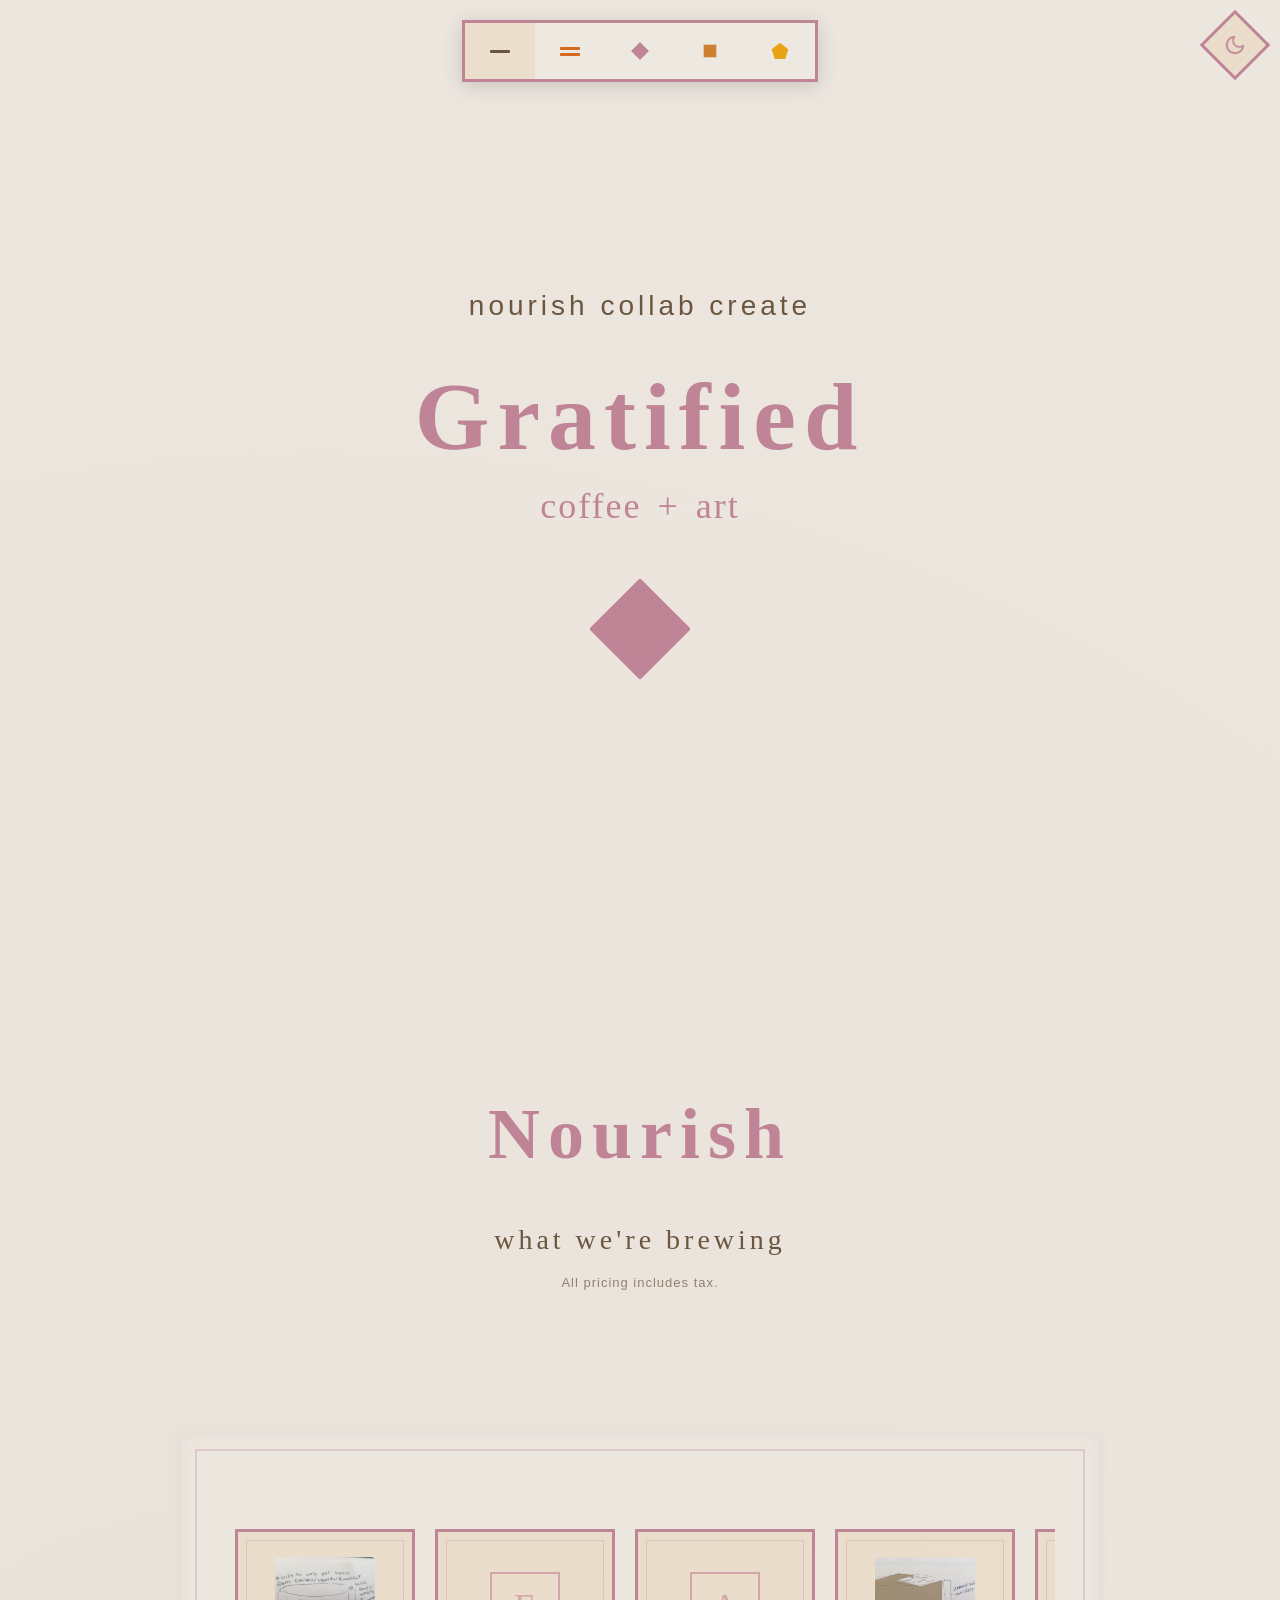
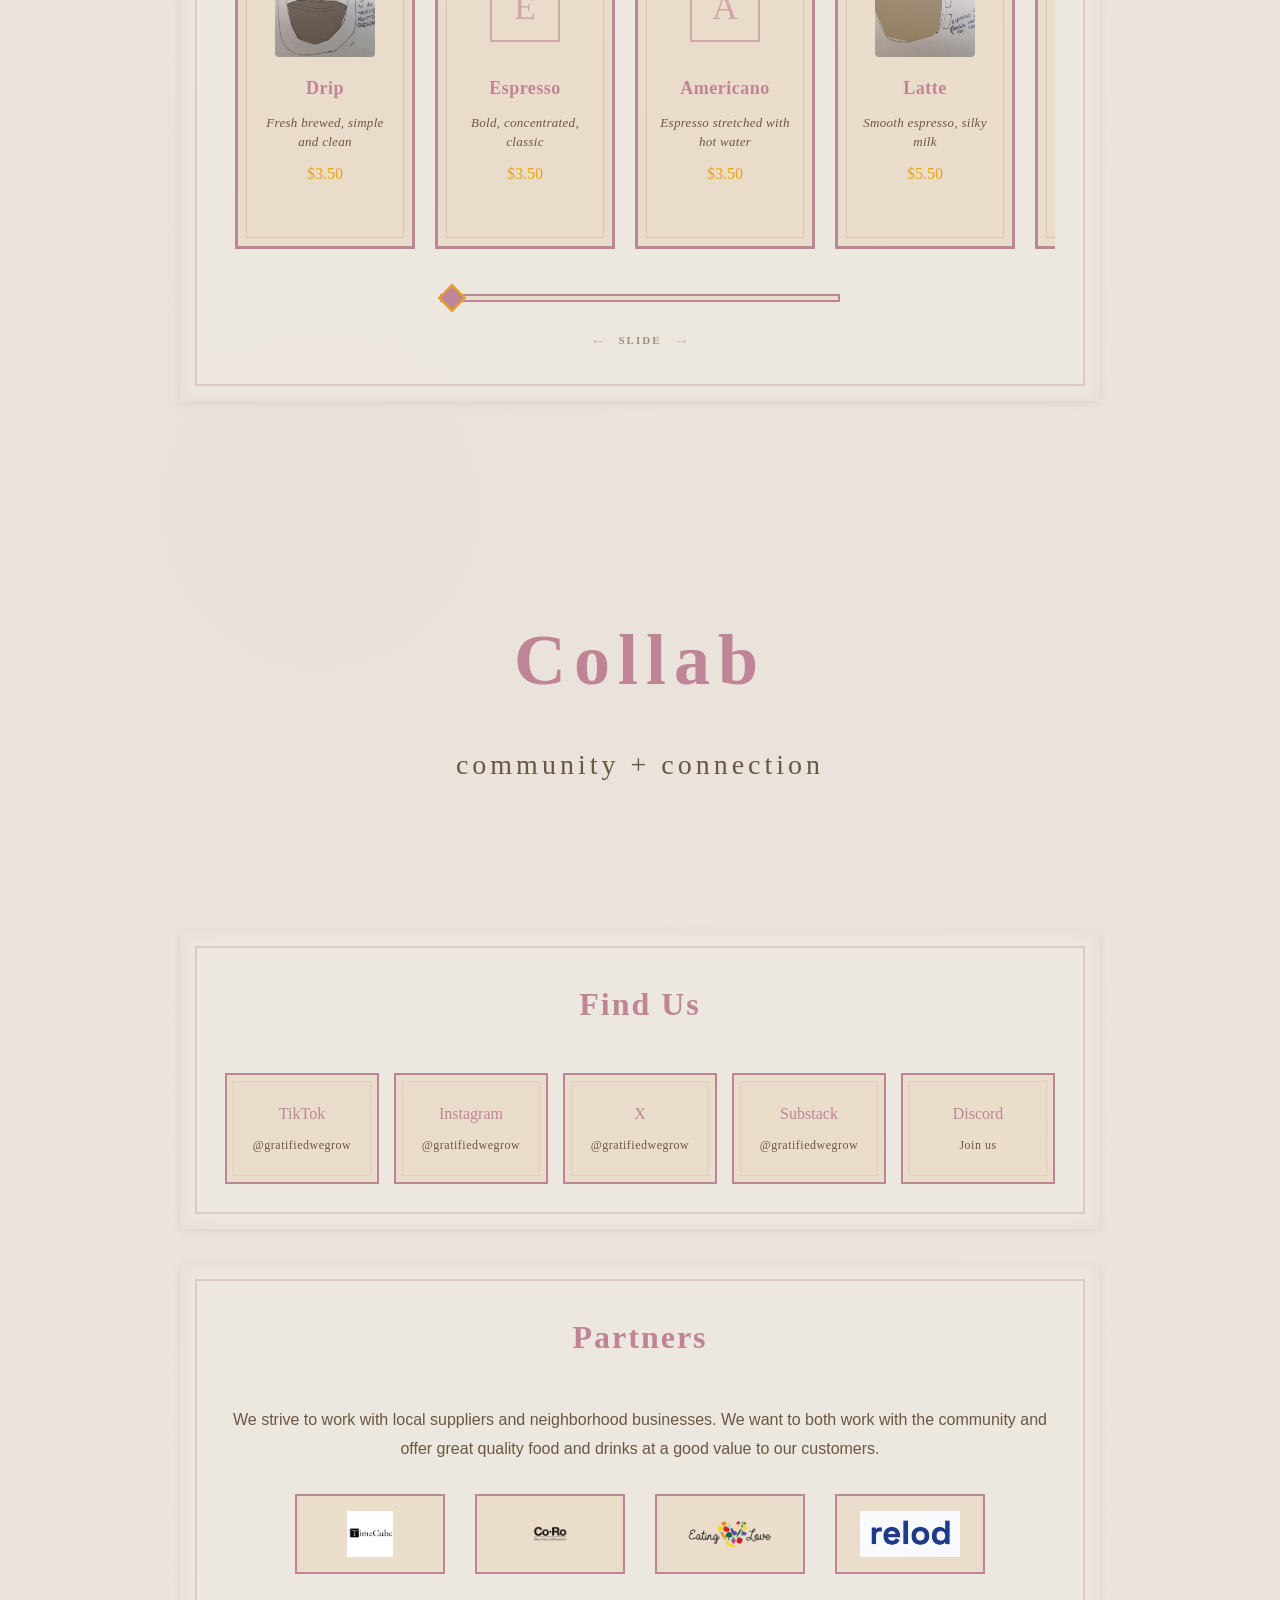
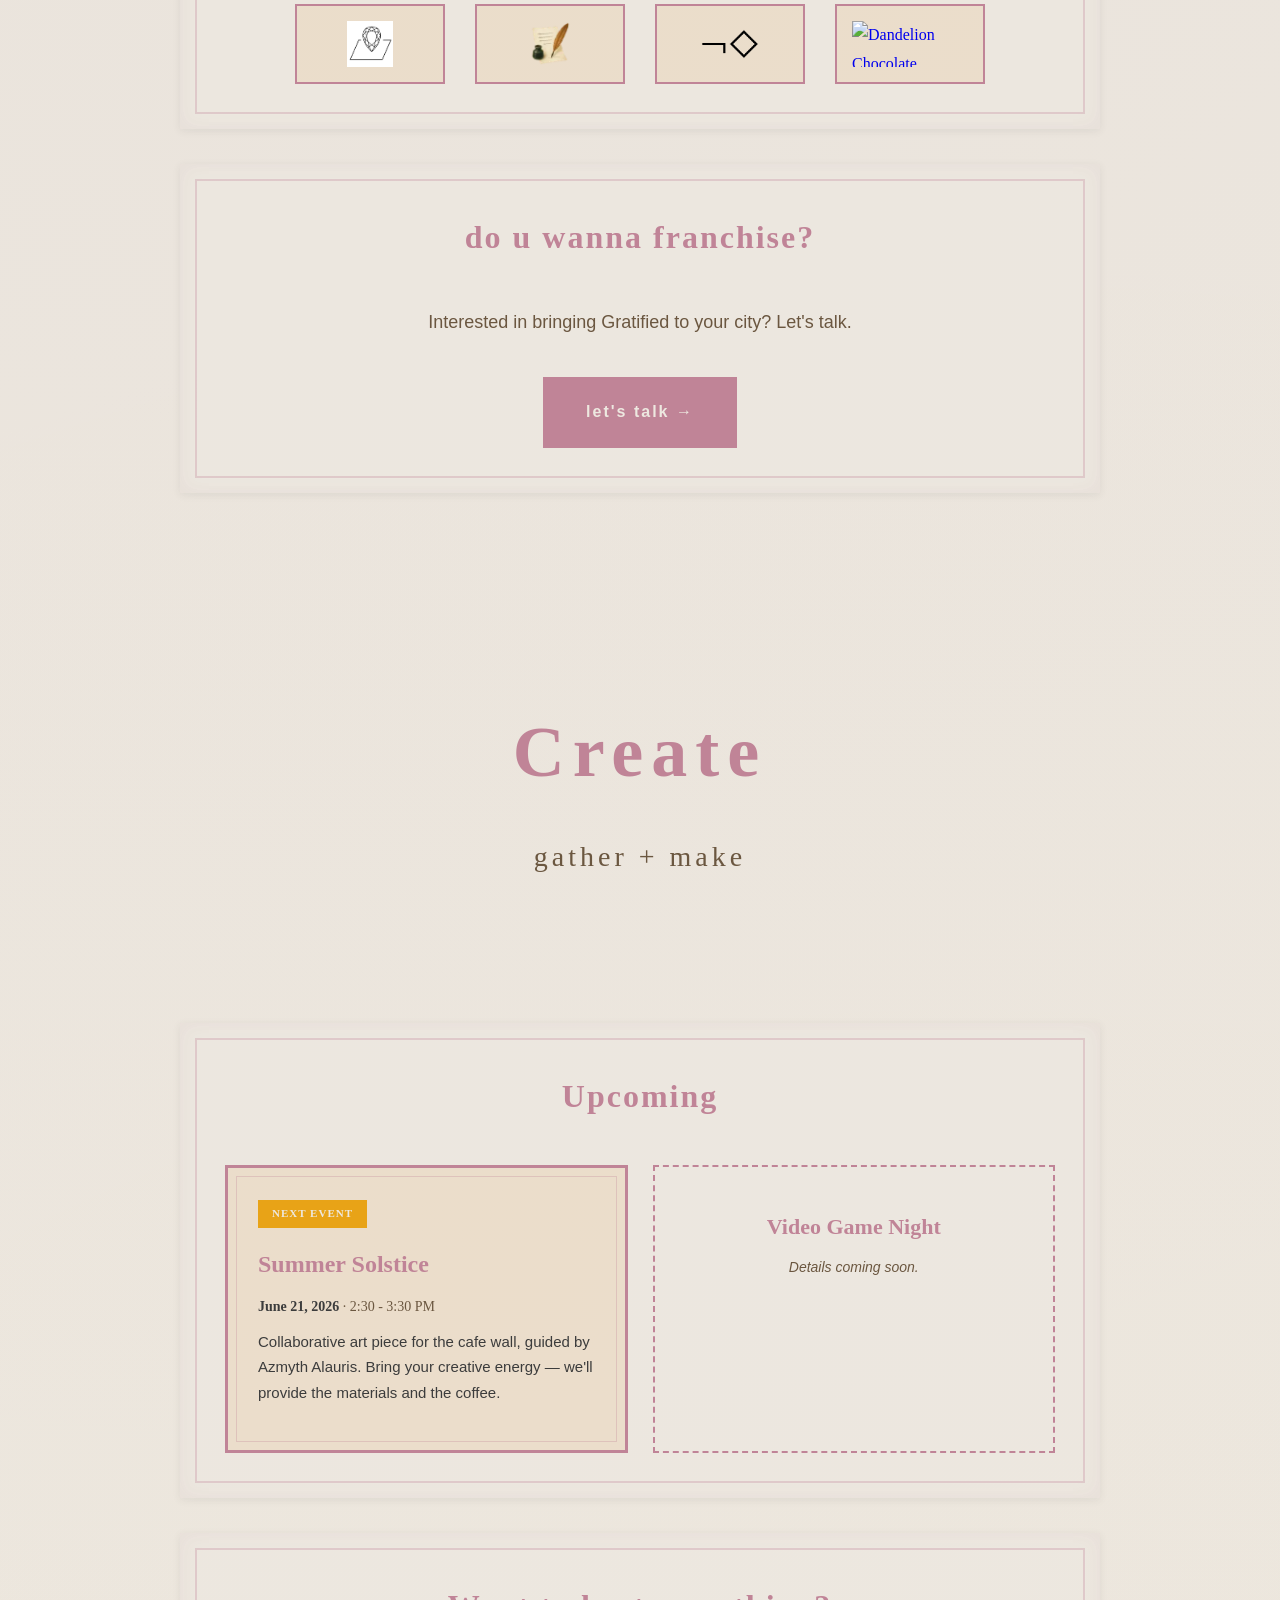
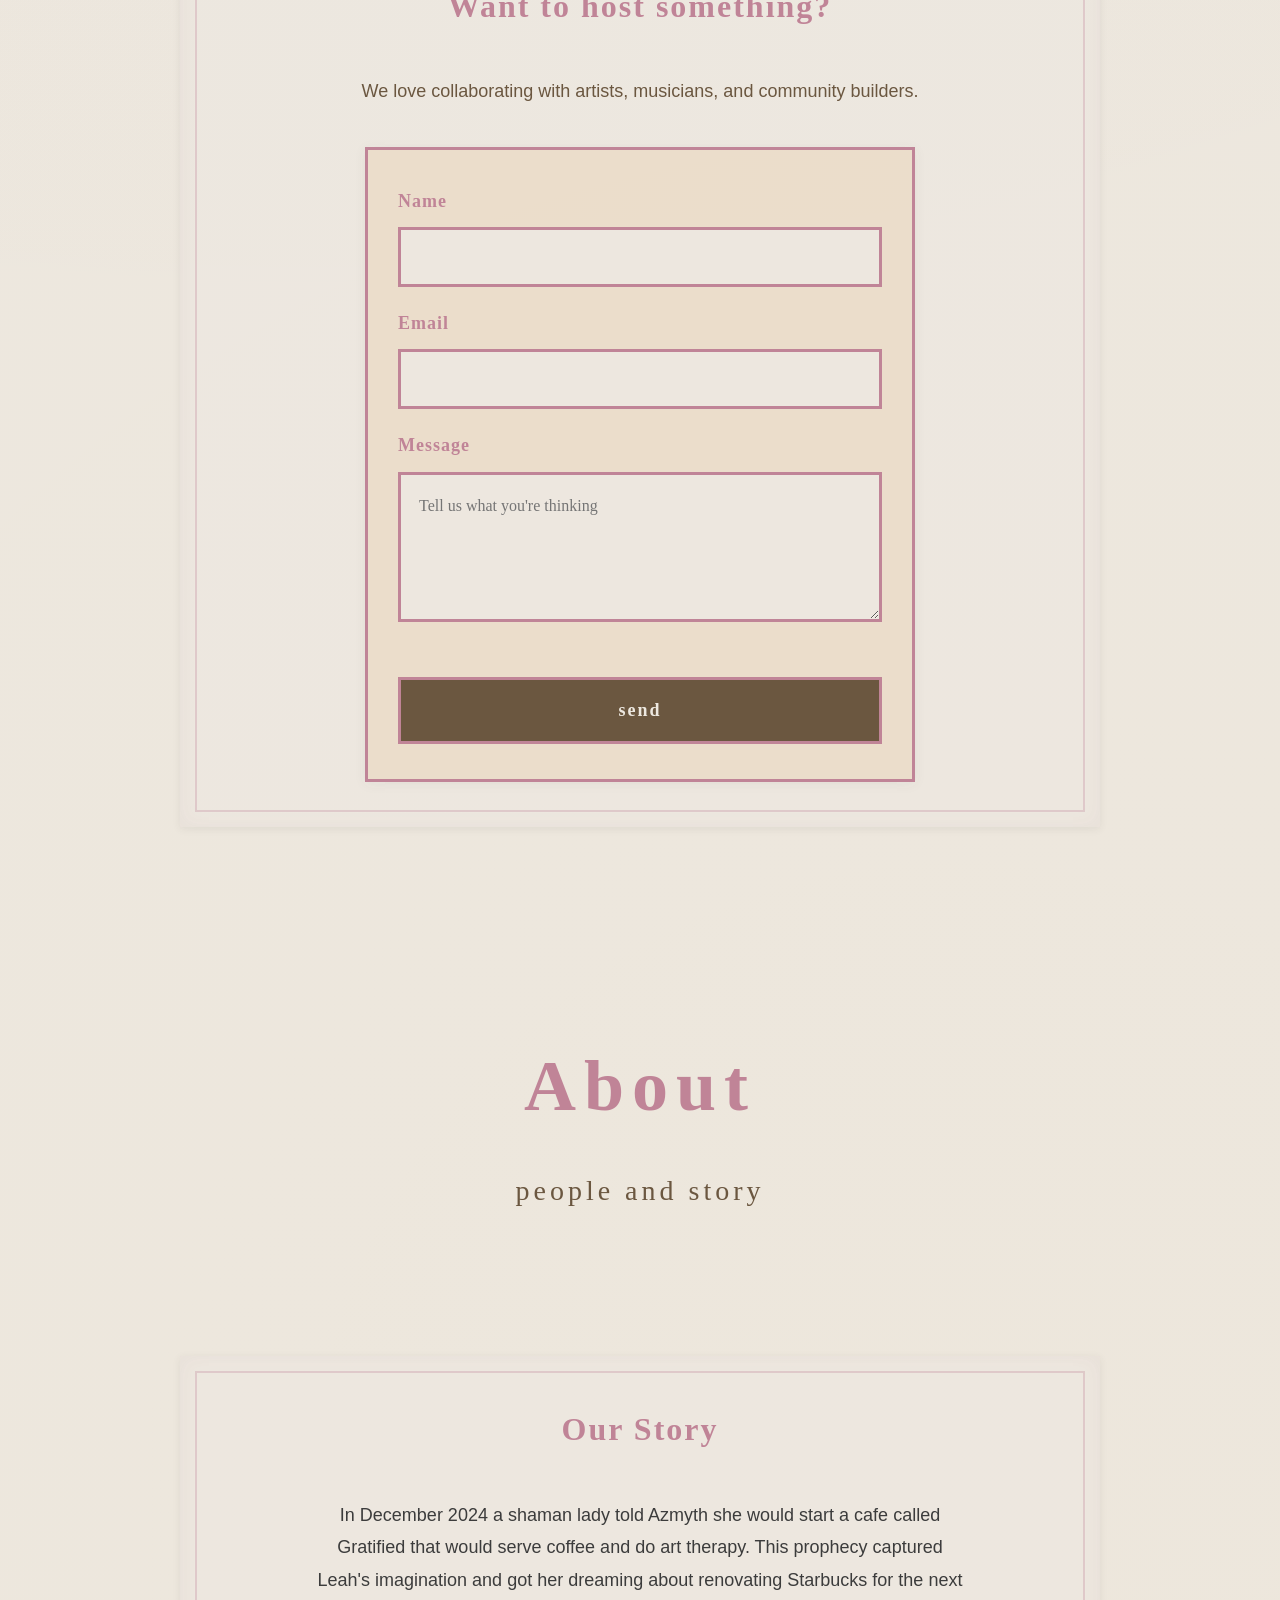
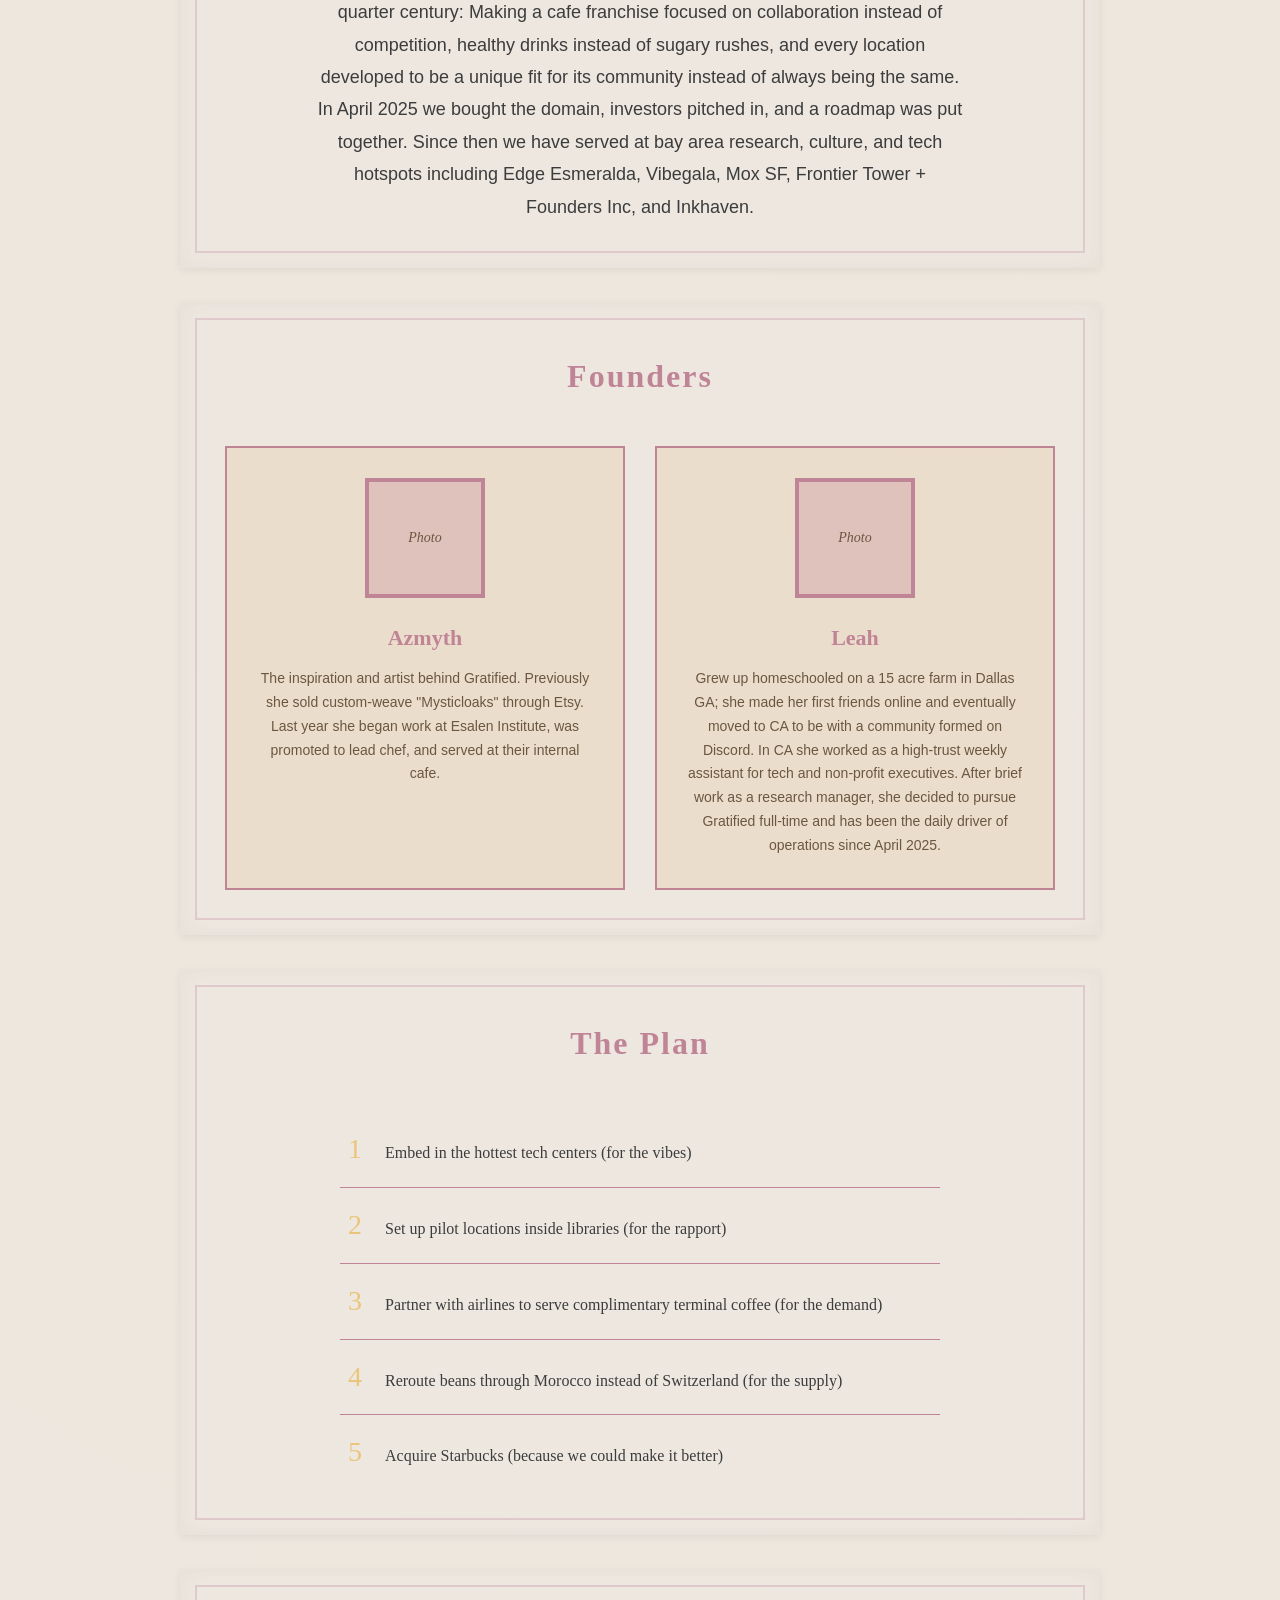
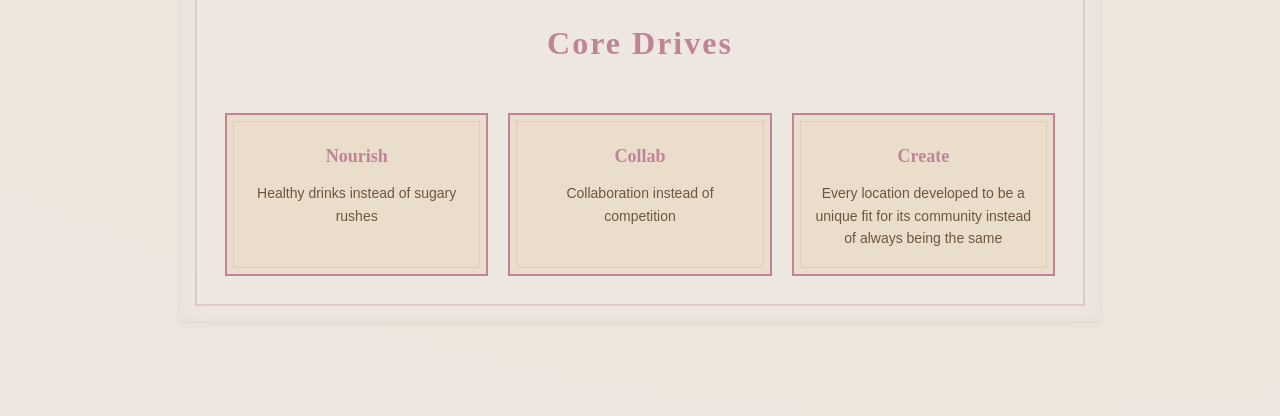
==== commit b91e6de1: "Populate site content from Gratified Proposal for Main Library About page: founding story (shaman pr" ====
--- a/index.html
+++ b/index.html
@@ -69,6 +69,7 @@
                 <div class="header">
                     <h2 class="logo">Nourish</h2>
                     <div class="tagline">what we're brewing</div>
+                    <p class="pricing-note">All pricing includes tax.</p>
                 </div>
 
                 <div class="content">
@@ -193,7 +194,7 @@
                     <!-- Partners -->
                     <div class="section">
                         <h3 class="section-title">Partners</h3>
-                        <p class="partners-note">We've had the pleasure of working with these amazing groups and businesses.</p>
+                        <p class="partners-note">We strive to work with local suppliers and neighborhood businesses. We want to both work with the community and offer great quality food and drinks at a good value to our customers.</p>
                         <div class="partners-logos" id="partnersLogos">
                             <div class="partner-logo-placeholder">Your logo here</div>
                         </div>
@@ -271,7 +272,10 @@
                     <div class="section">
                         <h3 class="section-title">Our Story</h3>
                         <p class="about-story-text">
-                            [Founding story goes here — how Gratified started, why coffee + art, what drives us.]
+                            In December 2024 a shaman lady told Azmyth she would start a cafe called Gratified that would serve coffee and do art therapy. This prophecy captured Leah's imagination and got her dreaming about renovating Starbucks for the next quarter century: Making a cafe franchise focused on collaboration instead of competition, healthy drinks instead of sugary rushes, and every location developed to be a unique fit for its community instead of always being the same.
+                        </p>
+                        <p class="about-story-text">
+                            In April 2025 we bought the domain, investors pitched in, and a roadmap was put together. Since then we have served at bay area research, culture, and tech hotspots including Edge Esmeralda, Vibegala, Mox SF, Frontier Tower + Founders Inc, and Inkhaven.
                         </p>
                     </div>
 
@@ -281,13 +285,13 @@
                         <div class="founders-grid">
                             <div class="founder-card">
                                 <div class="founder-photo-placeholder">Photo</div>
-                                <h4>Leah</h4>
-                                <p>[Bio placeholder]</p>
+                                <h4>Azmyth</h4>
+                                <p>The inspiration and artist behind Gratified. Previously she sold custom-weave "Mysticloaks" through Etsy. Last year she began work at Esalen Institute, was promoted to lead chef, and served at their internal cafe.</p>
                             </div>
                             <div class="founder-card">
                                 <div class="founder-photo-placeholder">Photo</div>
-                                <h4>Azmyth</h4>
-                                <p>[Bio placeholder]</p>
+                                <h4>Leah</h4>
+                                <p>Grew up homeschooled on a 15 acre farm in Dallas GA; she made her first friends online and eventually moved to CA to be with a community formed on Discord. In CA she worked as a high-trust weekly assistant for tech and non-profit executives. After brief work as a research manager, she decided to pursue Gratified full-time and has been the daily driver of operations since April 2025.</p>
                             </div>
                         </div>
                     </div>
@@ -296,11 +300,11 @@
                     <div class="section">
                         <h3 class="section-title">The Plan</h3>
                         <ol class="plan-steps">
-                            <li><span class="step-number">1</span> [Step one placeholder]</li>
-                            <li><span class="step-number">2</span> [Step two placeholder]</li>
-                            <li><span class="step-number">3</span> [Step three placeholder]</li>
-                            <li><span class="step-number">4</span> [Step four placeholder]</li>
-                            <li><span class="step-number">5</span> [Step five placeholder]</li>
+                            <li><span class="step-number">1</span> Embed in the hottest tech centers (for the vibes)</li>
+                            <li><span class="step-number">2</span> Set up pilot locations inside libraries (for the rapport)</li>
+                            <li><span class="step-number">3</span> Partner with airlines to serve complimentary terminal coffee (for the demand)</li>
+                            <li><span class="step-number">4</span> Reroute beans through Morocco instead of Switzerland (for the supply)</li>
+                            <li><span class="step-number">5</span> Acquire Starbucks (because we could make it better)</li>
                         </ol>
                     </div>
 
@@ -309,20 +313,16 @@
                         <h3 class="section-title">Core Drives</h3>
                         <div class="drives-grid">
                             <div class="drive-item">
-                                <h4>[Drive 1]</h4>
-                                <p>[Description placeholder]</p>
+                                <h4>Nourish</h4>
+                                <p>Healthy drinks instead of sugary rushes</p>
                             </div>
                             <div class="drive-item">
-                                <h4>[Drive 2]</h4>
-                                <p>[Description placeholder]</p>
+                                <h4>Collab</h4>
+                                <p>Collaboration instead of competition</p>
                             </div>
                             <div class="drive-item">
-                                <h4>[Drive 3]</h4>
-                                <p>[Description placeholder]</p>
-                            </div>
-                            <div class="drive-item">
-                                <h4>[Drive 4]</h4>
-                                <p>[Description placeholder]</p>
+                                <h4>Create</h4>
+                                <p>Every location developed to be a unique fit for its community instead of always being the same</p>
                             </div>
                         </div>
                     </div>
--- a/assets/styles.css
+++ b/assets/styles.css
@@ -243,6 +243,14 @@
     color: var(--olive-bronze);
     font-weight: 400;
     letter-spacing: clamp(2px, 0.4vw, 4px);
+}
+
+.pricing-note {
+    font-size: 13px;
+    color: var(--olive-bronze);
+    opacity: 0.7;
+    margin-top: 6px;
+    letter-spacing: 1px;
 }
 
 .content {
